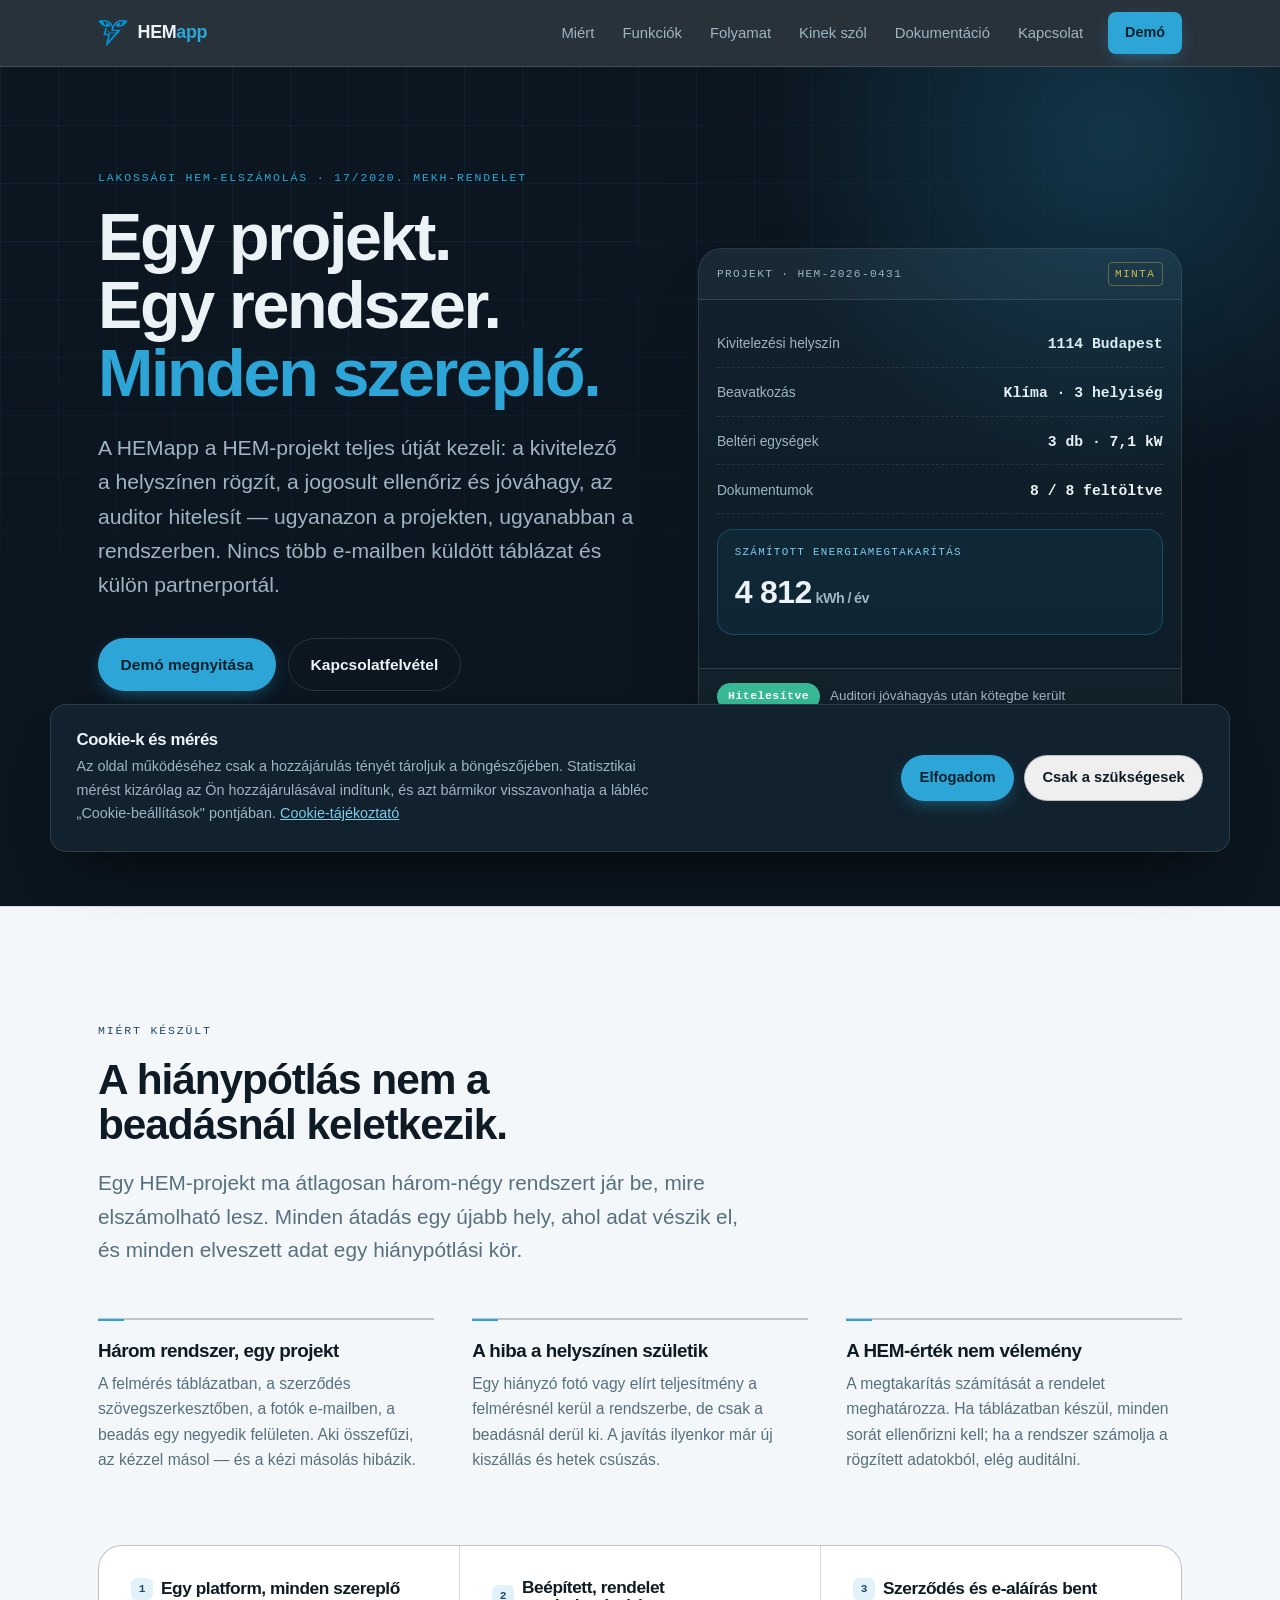
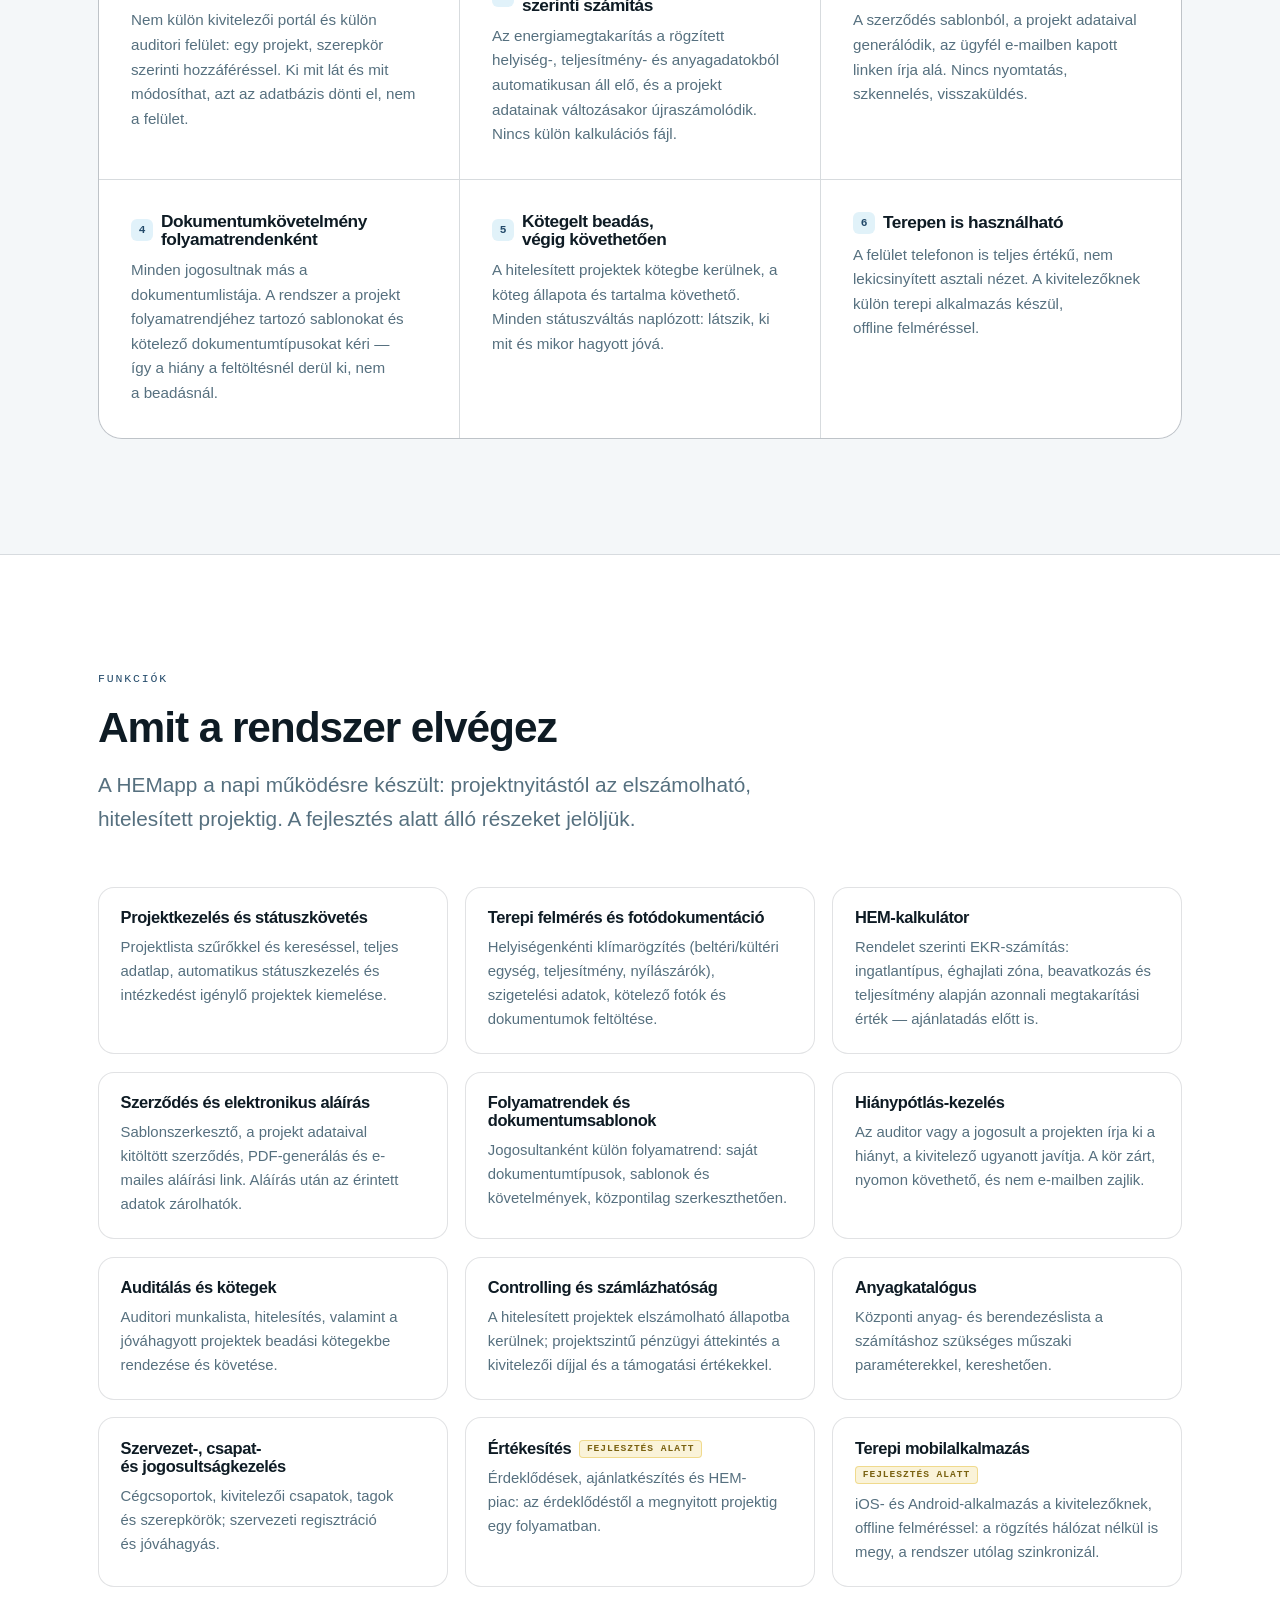
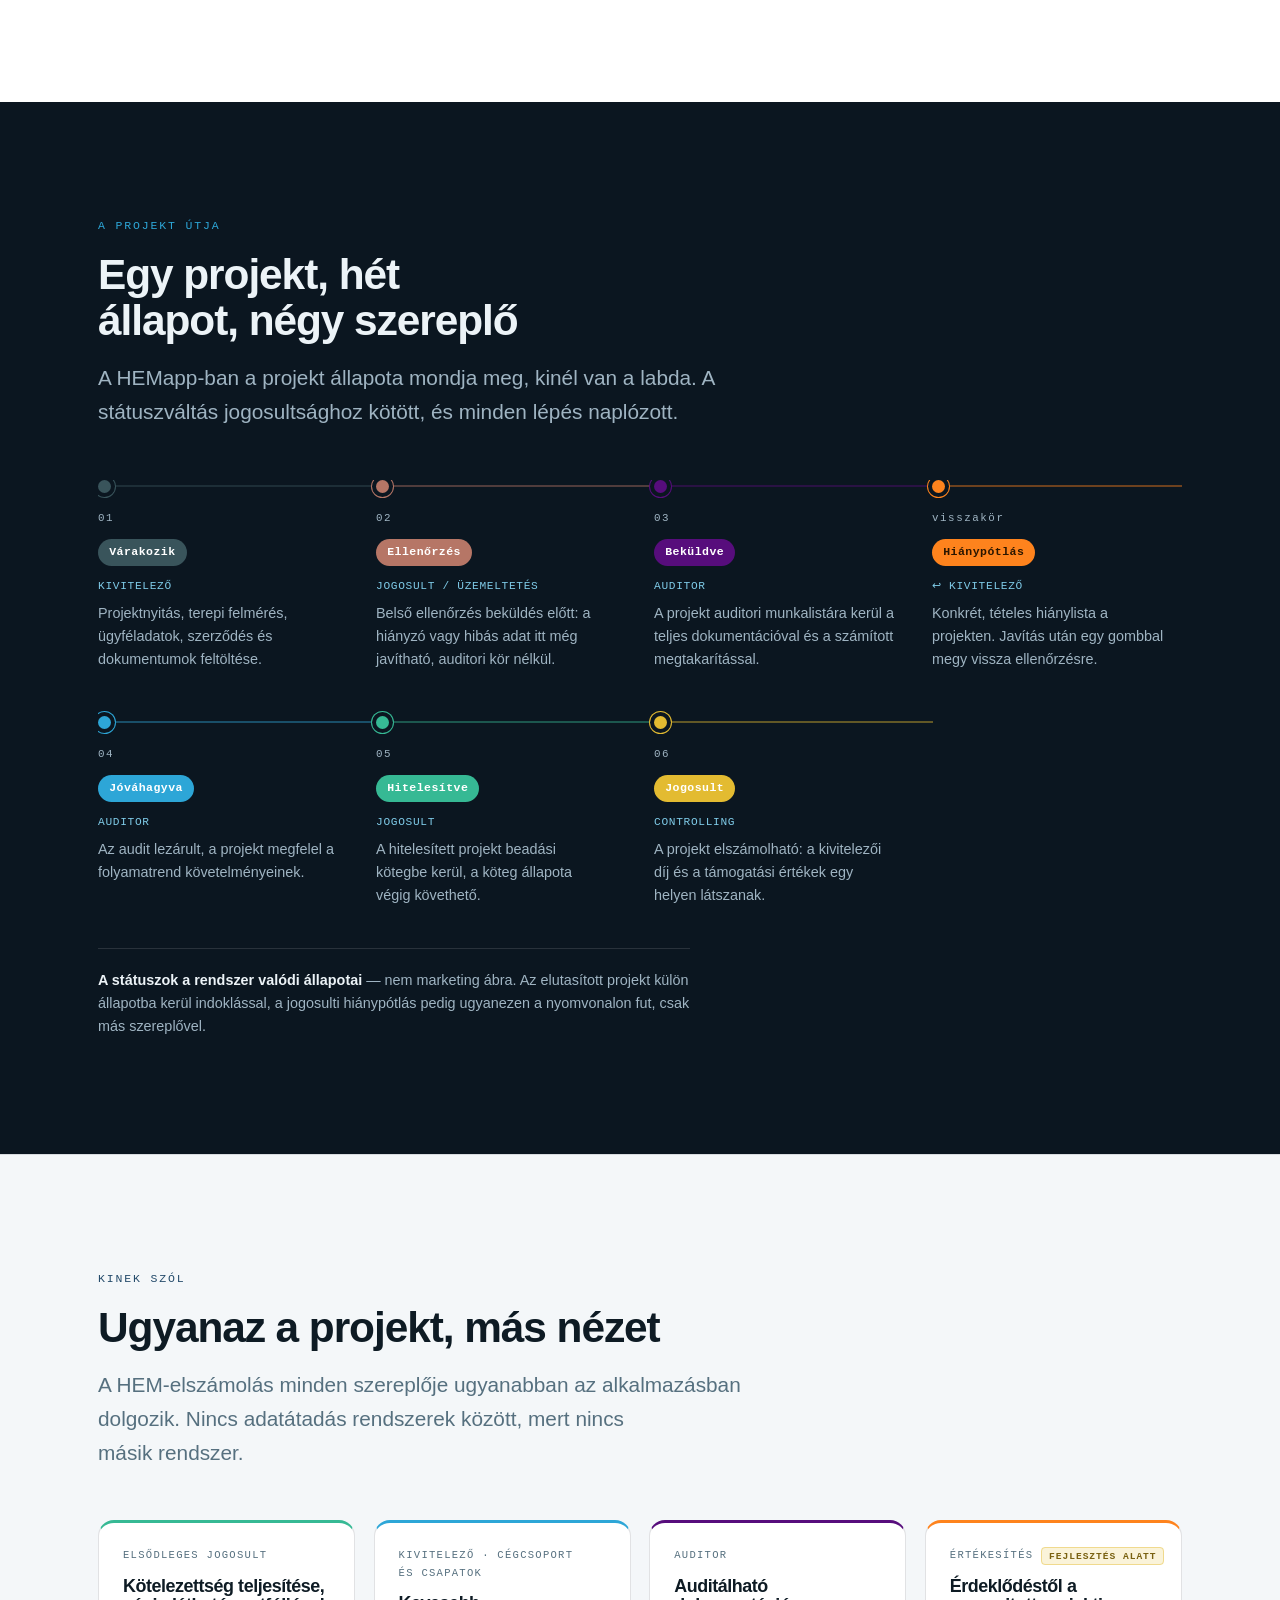
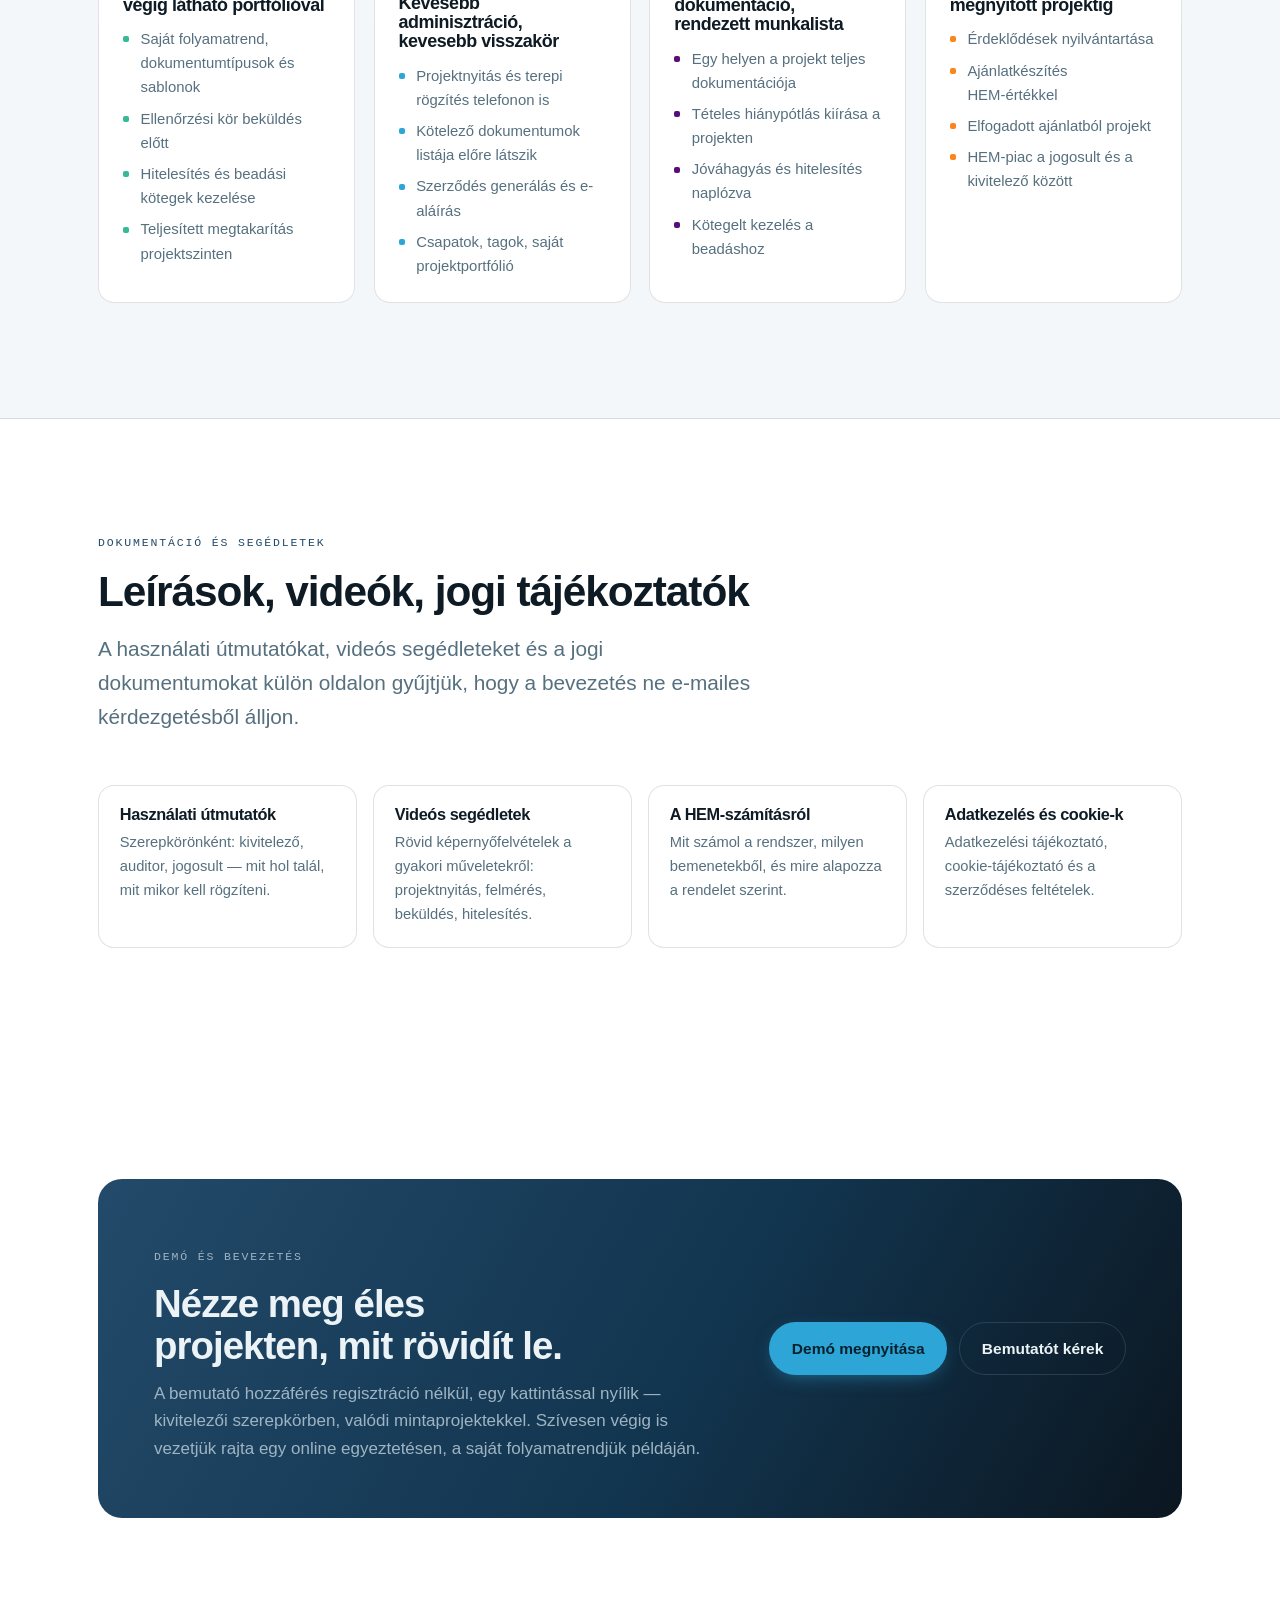
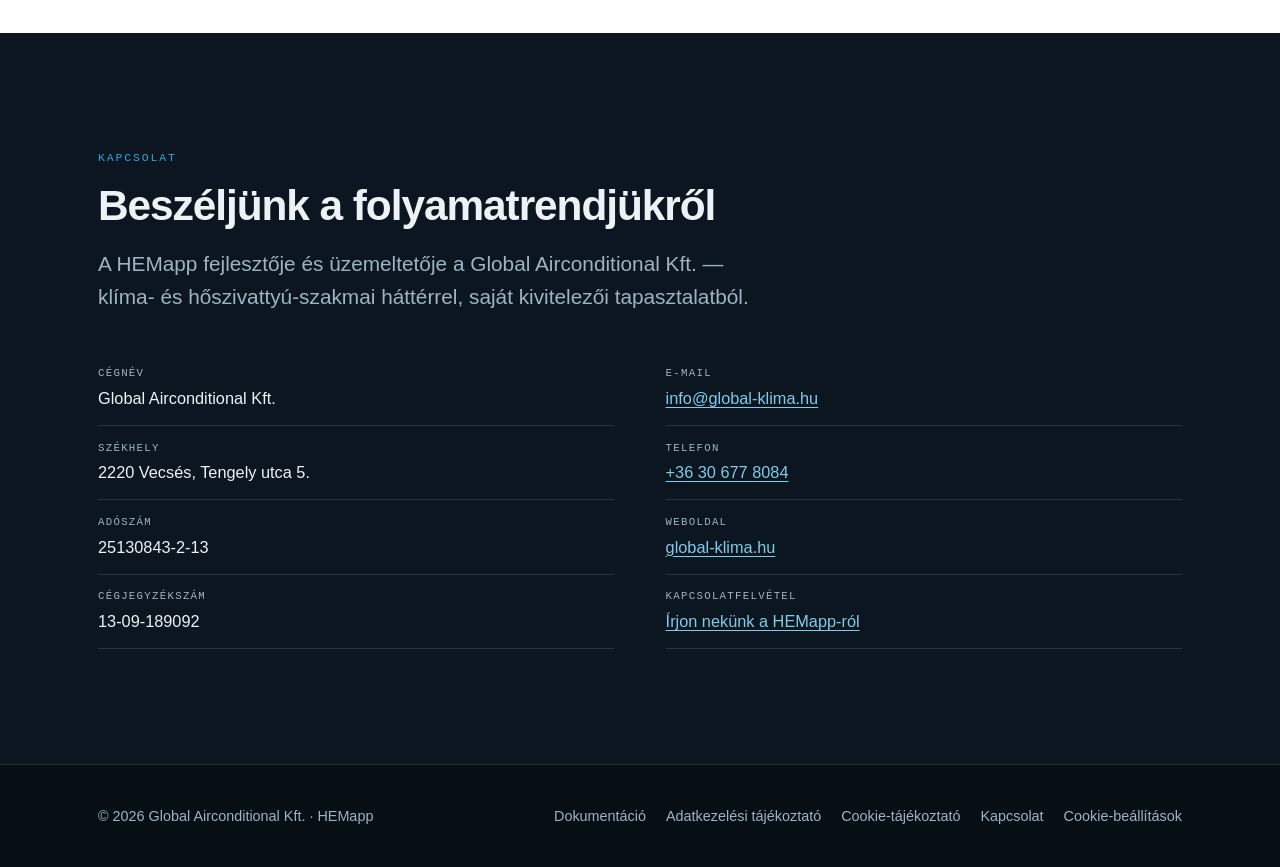
==== index.html @ 2bfc5a88 "HEMapp landing page Statikus, build nélküli marketing oldal a hemapp.hu-ra: egyoldalas landing ancho" ====
<!doctype html>
<html lang="hu">
  <head>
    <meta charset="utf-8" />
    <meta name="viewport" content="width=device-width, initial-scale=1" />
    <title>HEMapp — HEM-projektek egy rendszerben, a felméréstől a hitelesítésig</title>
    <meta
      name="description"
      content="A HEMapp a lakossági energiamegtakarítási (HEM) projektek teljes adminisztrációját egy rendszerbe zárja: kivitelező, elsődleges jogosult és auditor ugyanazon a projekten dolgozik — felmérés, rendelet szerinti HEM-számítás, szerződés e-aláírással, hitelesítés, kötegelt beadás."
    />
    <link rel="canonical" href="https://hemapp.hu/" />
    <meta name="theme-color" content="#0b1620" />
    <meta name="robots" content="index, follow" />

    <!-- Open Graph / social -->
    <meta property="og:type" content="website" />
    <meta property="og:locale" content="hu_HU" />
    <meta property="og:site_name" content="HEMapp" />
    <meta property="og:url" content="https://hemapp.hu/" />
    <meta
      property="og:title"
      content="HEMapp — HEM-projektek egy rendszerben"
    />
    <meta
      property="og:description"
      content="Kivitelező, jogosult és auditor ugyanazon a projekten: felmérés, rendelet szerinti HEM-számítás, szerződés e-aláírással, hitelesítés és kötegelt beadás egy platformon."
    />
    <!-- TODO: replace with a 1200x630 OG image once brand artwork is ready -->
    <meta property="og:image" content="https://hemapp.hu/assets/hemapp-logo.png" />
    <meta name="twitter:card" content="summary" />

    <link rel="icon" href="/assets/hemapp-logo.png" type="image/png" />
    <link rel="apple-touch-icon" href="/assets/hemapp-logo.png" />
    <link rel="stylesheet" href="/style.css" />

    <script type="application/ld+json">
      {
        "@context": "https://schema.org",
        "@type": "SoftwareApplication",
        "name": "HEMapp",
        "applicationCategory": "BusinessApplication",
        "operatingSystem": "Web, iOS, Android",
        "inLanguage": "hu",
        "url": "https://hemapp.hu/",
        "description": "HEM-projektek (lakossági energiamegtakarítás) teljes körű adminisztrációja kivitelezőknek, elsődleges jogosultaknak és auditoroknak: terepi felmérés, rendelet szerinti HEM-számítás, szerződés elektronikus aláírással, hitelesítés és kötegelt MEKH-beadás.",
        "publisher": {
          "@type": "Organization",
          "name": "Global Airconditional Kft.",
          "email": "info@global-klima.hu",
          "telephone": "+36306778084",
          "vatID": "25130843-2-13",
          "address": {
            "@type": "PostalAddress",
            "streetAddress": "Tengely utca 5.",
            "postalCode": "2220",
            "addressLocality": "Vecsés",
            "addressCountry": "HU"
          }
        }
      }
    </script>
  </head>
  <body>
    <a class="skip-link" href="#tartalom">Ugrás a tartalomra</a>

    <header class="topbar">
      <div class="wrap topbar__inner">
        <a class="brand" href="/">
          <img src="/assets/hemapp-logo.png" alt="" width="30" height="30" />
          <span>HEM<i>app</i></span>
        </a>

        <button
          class="nav__toggle"
          type="button"
          aria-expanded="false"
          aria-controls="fonav"
          data-nav-toggle
        >
          Menü
        </button>

        <nav class="nav" id="fonav" aria-label="Fő navigáció">
          <a href="#miert">Miért</a>
          <a href="#funkciok">Funkciók</a>
          <a href="#folyamat">Folyamat</a>
          <a href="#kinek">Kinek szól</a>
          <a href="/docs">Dokumentáció</a>
          <a href="#kapcsolat">Kapcsolat</a>
          <a class="btn btn--primary" href="https://demo.hemapp.hu" rel="noopener">Demó</a>
        </nav>
      </div>
    </header>

    <main id="tartalom">
      <!-- ============ HERO ============ -->
      <section class="hero">
        <div class="wrap hero__inner">
          <div>
            <p class="eyebrow">Lakossági HEM-elszámolás · 17/2020. MEKH-rendelet</p>
            <h1>Egy projekt.<br />Egy rendszer.<br /><em>Minden szereplő.</em></h1>
            <p class="hero__lead">
              A HEMapp a HEM-projekt teljes útját kezeli: a kivitelező a
              helyszínen rögzít, a jogosult ellenőriz és jóváhagy, az auditor
              hitelesít — ugyanazon a projekten, ugyanabban a rendszerben.
              Nincs több e-mailben küldött táblázat és külön partnerportál.
            </p>

            <div class="hero__cta">
              <a class="btn btn--primary" href="https://demo.hemapp.hu" rel="noopener">
                Demó megnyitása
              </a>
              <a class="btn btn--ghost" href="#kapcsolat">Kapcsolatfelvétel</a>
            </div>

            <div class="hero__facts">
              <span><b>6</b> szerepkör, egy felület</span>
              <span><b>Rendelet szerinti</b> HEM-számítás</span>
              <span><b>E-aláírás</b> a rendszerben</span>
            </div>
          </div>

          <!-- The most characteristic artifact of this product: a project sheet. -->
          <div class="sheet" role="group" aria-label="Minta projekt adatlap">
            <div class="sheet__top">
              <span>Projekt · HEM-2026-0431</span>
              <span class="sheet__tag">minta</span>
            </div>
            <dl class="sheet__body">
              <div class="sheet__row">
                <dt>Kivitelezési helyszín</dt>
                <dd>1114 Budapest</dd>
              </div>
              <div class="sheet__row">
                <dt>Beavatkozás</dt>
                <dd>Klíma · 3 helyiség</dd>
              </div>
              <div class="sheet__row">
                <dt>Beltéri egységek</dt>
                <dd>3 db · 7,1 kW</dd>
              </div>
              <div class="sheet__row">
                <dt>Dokumentumok</dt>
                <dd>8 / 8 feltöltve</dd>
              </div>
              <div class="sheet__calc">
                <span>Számított energiamegtakarítás</span>
                <strong>4 812<small>kWh / év</small></strong>
              </div>
            </dl>
            <div class="sheet__foot">
              <span class="pill" style="--st: var(--st-verified)">Hitelesítve</span>
              <span>Auditori jóváhagyás után kötegbe került</span>
            </div>
          </div>
        </div>
      </section>

      <!-- ============ WHY ============ -->
      <section class="section section--paper" id="miert">
        <div class="wrap">
          <div class="section-head">
            <p class="eyebrow">Miért készült</p>
            <h2 class="h2">A hiánypótlás nem a beadásnál keletkezik.</h2>
            <p class="lead">
              Egy HEM-projekt ma átlagosan három-négy rendszert jár be, mire
              elszámolható lesz. Minden átadás egy újabb hely, ahol adat
              vészik el, és minden elveszett adat egy hiánypótlási kör.
            </p>
          </div>

          <div class="problems">
            <div class="problem">
              <h3>Három rendszer, egy projekt</h3>
              <p>
                A felmérés táblázatban, a szerződés szövegszerkesztőben, a
                fotók e-mailben, a beadás egy negyedik felületen. Aki
                összefűzi, az kézzel másol — és a kézi másolás hibázik.
              </p>
            </div>
            <div class="problem">
              <h3>A hiba a helyszínen születik</h3>
              <p>
                Egy hiányzó fotó vagy elírt teljesítmény a felmérésnél kerül a
                rendszerbe, de csak a beadásnál derül ki. A javítás ilyenkor
                már új kiszállás és hetek csúszás.
              </p>
            </div>
            <div class="problem">
              <h3>A HEM-érték nem vélemény</h3>
              <p>
                A megtakarítás számítását a rendelet meghatározza. Ha
                táblázatban készül, minden sorát ellenőrizni kell; ha a
                rendszer számolja a rögzített adatokból, elég auditálni.
              </p>
            </div>
          </div>

          <div class="diff">
            <div class="diff__item">
              <h3><span class="mark" aria-hidden="true">1</span>Egy platform, minden szereplő</h3>
              <p>
                Nem külön kivitelezői portál és külön auditori felület: egy
                projekt, szerepkör szerinti hozzáféréssel. Ki mit lát és mit
                módosíthat, azt az adatbázis dönti el, nem a felület.
              </p>
            </div>
            <div class="diff__item">
              <h3><span class="mark" aria-hidden="true">2</span>Beépített, rendelet szerinti számítás</h3>
              <p>
                Az energiamegtakarítás a rögzített helyiség-, teljesítmény- és
                anyagadatokból automatikusan áll elő, és a projekt adatainak
                változásakor újraszámolódik. Nincs külön kalkulációs fájl.
              </p>
            </div>
            <div class="diff__item">
              <h3><span class="mark" aria-hidden="true">3</span>Szerződés és e-aláírás bent</h3>
              <p>
                A szerződés sablonból, a projekt adataival generálódik, az
                ügyfél e-mailben kapott linken írja alá. Nincs nyomtatás,
                szkennelés, visszaküldés.
              </p>
            </div>
            <div class="diff__item">
              <h3><span class="mark" aria-hidden="true">4</span>Dokumentumkövetelmény folyamatrendenként</h3>
              <p>
                Minden jogosultnak más a dokumentumlistája. A rendszer a
                projekt folyamatrendjéhez tartozó sablonokat és kötelező
                dokumentumtípusokat kéri — így a hiány a feltöltésnél derül
                ki, nem a beadásnál.
              </p>
            </div>
            <div class="diff__item">
              <h3><span class="mark" aria-hidden="true">5</span>Kötegelt beadás, végig követhetően</h3>
              <p>
                A hitelesített projektek kötegbe kerülnek, a köteg állapota
                és tartalma követhető. Minden státuszváltás naplózott: látszik,
                ki mit és mikor hagyott jóvá.
              </p>
            </div>
            <div class="diff__item">
              <h3><span class="mark" aria-hidden="true">6</span>Terepen is használható</h3>
              <p>
                A felület telefonon is teljes értékű, nem lekicsinyített
                asztali nézet. A kivitelezőknek külön terepi alkalmazás
                készül, offline felméréssel.
              </p>
            </div>
          </div>
        </div>
      </section>

      <!-- ============ FEATURES ============ -->
      <section class="section" id="funkciok">
        <div class="wrap">
          <div class="section-head">
            <p class="eyebrow">Funkciók</p>
            <h2 class="h2">Amit a rendszer elvégez</h2>
            <p class="lead">
              A HEMapp a napi működésre készült: projektnyitástól az
              elszámolható, hitelesített projektig. A fejlesztés alatt álló
              részeket jelöljük.
            </p>
          </div>

          <div class="features">
            <article class="feature">
              <h3>Projektkezelés és státuszkövetés</h3>
              <p>
                Projektlista szűrőkkel és kereséssel, teljes adatlap,
                automatikus státuszkezelés és intézkedést igénylő projektek
                kiemelése.
              </p>
            </article>
            <article class="feature">
              <h3>Terepi felmérés és fotódokumentáció</h3>
              <p>
                Helyiségenkénti klímarögzítés (beltéri/kültéri egység,
                teljesítmény, nyílászárók), szigetelési adatok, kötelező
                fotók és dokumentumok feltöltése.
              </p>
            </article>
            <article class="feature">
              <h3>HEM-kalkulátor</h3>
              <p>
                Rendelet szerinti EKR-számítás: ingatlantípus, éghajlati zóna,
                beavatkozás és teljesítmény alapján azonnali megtakarítási
                érték — ajánlatadás előtt is.
              </p>
            </article>
            <article class="feature">
              <h3>Szerződés és elektronikus aláírás</h3>
              <p>
                Sablonszerkesztő, a projekt adataival kitöltött szerződés,
                PDF-generálás és e-mailes aláírási link. Aláírás után az
                érintett adatok zárolhatók.
              </p>
            </article>
            <article class="feature">
              <h3>Folyamatrendek és dokumentumsablonok</h3>
              <p>
                Jogosultanként külön folyamatrend: saját dokumentumtípusok,
                sablonok és követelmények, központilag szerkeszthetően.
              </p>
            </article>
            <article class="feature">
              <h3>Hiánypótlás-kezelés</h3>
              <p>
                Az auditor vagy a jogosult a projekten írja ki a hiányt, a
                kivitelező ugyanott javítja. A kör zárt, nyomon követhető, és
                nem e-mailben zajlik.
              </p>
            </article>
            <article class="feature">
              <h3>Auditálás és kötegek</h3>
              <p>
                Auditori munkalista, hitelesítés, valamint a jóváhagyott
                projektek beadási kötegekbe rendezése és követése.
              </p>
            </article>
            <article class="feature">
              <h3>Controlling és számlázhatóság</h3>
              <p>
                A hitelesített projektek elszámolható állapotba kerülnek;
                projektszintű pénzügyi áttekintés a kivitelezői díjjal és a
                támogatási értékekkel.
              </p>
            </article>
            <article class="feature">
              <h3>Anyagkatalógus</h3>
              <p>
                Központi anyag- és berendezéslista a számításhoz szükséges
                műszaki paraméterekkel, kereshetően.
              </p>
            </article>
            <article class="feature">
              <h3>Szervezet-, csapat- és jogosultságkezelés</h3>
              <p>
                Cégcsoportok, kivitelezői csapatok, tagok és szerepkörök;
                szervezeti regisztráció és jóváhagyás.
              </p>
            </article>
            <article class="feature">
              <h3>
                Értékesítés
                <span class="tag tag--soon">Fejlesztés alatt</span>
              </h3>
              <p>
                Érdeklődések, ajánlatkészítés és HEM-piac: az érdeklődéstől a
                megnyitott projektig egy folyamatban.
              </p>
            </article>
            <article class="feature">
              <h3>
                Terepi mobilalkalmazás
                <span class="tag tag--soon">Fejlesztés alatt</span>
              </h3>
              <p>
                iOS- és Android-alkalmazás a kivitelezőknek, offline
                felméréssel: a rögzítés hálózat nélkül is megy, a rendszer
                utólag szinkronizál.
              </p>
            </article>
          </div>
        </div>
      </section>

      <!-- ============ SIGNATURE: lifecycle track ============ -->
      <section class="section section--ink" id="folyamat">
        <div class="wrap">
          <div class="section-head">
            <p class="eyebrow">A projekt útja</p>
            <h2 class="h2">Egy projekt, hét állapot, négy szereplő</h2>
            <p class="lead">
              A HEMapp-ban a projekt állapota mondja meg, kinél van a labda. A
              státuszváltás jogosultsághoz kötött, és minden lépés naplózott.
            </p>
          </div>

          <div class="track" tabindex="0" role="group" aria-label="Projekt életciklus">
            <div class="step" style="--st: var(--st-wait)">
              <span class="step__dot" aria-hidden="true"></span>
              <span class="step__idx">01</span>
              <span class="pill" style="--st: var(--st-wait)">Várakozik</span>
              <span class="step__who">Kivitelező</span>
              <p>
                Projektnyitás, terepi felmérés, ügyféladatok, szerződés és
                dokumentumok feltöltése.
              </p>
            </div>

            <div class="step" style="--st: var(--st-check)">
              <span class="step__dot" aria-hidden="true"></span>
              <span class="step__idx">02</span>
              <span class="pill" style="--st: var(--st-check)">Ellenőrzés</span>
              <span class="step__who">Jogosult / üzemeltetés</span>
              <p>
                Belső ellenőrzés beküldés előtt: a hiányzó vagy hibás adat itt
                még javítható, auditori kör nélkül.
              </p>
            </div>

            <div class="step" style="--st: var(--st-sent)">
              <span class="step__dot" aria-hidden="true"></span>
              <span class="step__idx">03</span>
              <span class="pill" style="--st: var(--st-sent)">Beküldve</span>
              <span class="step__who">Auditor</span>
              <p>
                A projekt auditori munkalistára kerül a teljes
                dokumentációval és a számított megtakarítással.
              </p>
            </div>

            <div class="step step--branch" style="--st: var(--st-issue)">
              <span class="step__dot" aria-hidden="true"></span>
              <span class="step__idx">visszakör</span>
              <span class="pill" style="--st: var(--st-issue)">Hiánypótlás</span>
              <span class="step__who">Kivitelező</span>
              <p>
                Konkrét, tételes hiánylista a projekten. Javítás után egy
                gombbal megy vissza ellenőrzésre.
              </p>
            </div>

            <div class="step" style="--st: var(--st-approved)">
              <span class="step__dot" aria-hidden="true"></span>
              <span class="step__idx">04</span>
              <span class="pill" style="--st: var(--st-approved)">Jóváhagyva</span>
              <span class="step__who">Auditor</span>
              <p>
                Az audit lezárult, a projekt megfelel a folyamatrend
                követelményeinek.
              </p>
            </div>

            <div class="step" style="--st: var(--st-verified)">
              <span class="step__dot" aria-hidden="true"></span>
              <span class="step__idx">05</span>
              <span class="pill" style="--st: var(--st-verified)">Hitelesítve</span>
              <span class="step__who">Jogosult</span>
              <p>
                A hitelesített projekt beadási kötegbe kerül, a köteg
                állapota végig követhető.
              </p>
            </div>

            <div class="step" style="--st: var(--st-billable)">
              <span class="step__dot" aria-hidden="true"></span>
              <span class="step__idx">06</span>
              <span class="pill" style="--st: var(--st-billable)">Jogosult</span>
              <span class="step__who">Controlling</span>
              <p>
                A projekt elszámolható: a kivitelezői díj és a támogatási
                értékek egy helyen látszanak.
              </p>
            </div>
          </div>

          <p class="track__note">
            <b>A státuszok a rendszer valódi állapotai</b> — nem marketing
            ábra. Az elutasított projekt külön állapotba kerül indoklással, a
            jogosulti hiánypótlás pedig ugyanezen a nyomvonalon fut, csak más
            szereplővel.
          </p>
        </div>
      </section>

      <!-- ============ AUDIENCE ============ -->
      <section class="section section--paper" id="kinek">
        <div class="wrap">
          <div class="section-head">
            <p class="eyebrow">Kinek szól</p>
            <h2 class="h2">Ugyanaz a projekt, más nézet</h2>
            <p class="lead">
              A HEM-elszámolás minden szereplője ugyanabban az
              alkalmazásban dolgozik. Nincs adatátadás rendszerek között, mert
              nincs másik rendszer.
            </p>
          </div>

          <div class="roles">
            <article class="role" style="--st: var(--st-verified)">
              <p class="role__role">Elsődleges jogosult</p>
              <h3>Kötelezettség teljesítése, végig látható portfólióval</h3>
              <ul>
                <li>Saját folyamatrend, dokumentumtípusok és sablonok</li>
                <li>Ellenőrzési kör beküldés előtt</li>
                <li>Hitelesítés és beadási kötegek kezelése</li>
                <li>Teljesített megtakarítás projektszinten</li>
              </ul>
            </article>

            <article class="role" style="--st: var(--st-approved)">
              <p class="role__role">Kivitelező · cégcsoport és csapatok</p>
              <h3>Kevesebb adminisztráció, kevesebb visszakör</h3>
              <ul>
                <li>Projektnyitás és terepi rögzítés telefonon is</li>
                <li>Kötelező dokumentumok listája előre látszik</li>
                <li>Szerződés generálás és e-aláírás</li>
                <li>Csapatok, tagok, saját projektportfólió</li>
              </ul>
            </article>

            <article class="role" style="--st: var(--st-sent)">
              <p class="role__role">Auditor</p>
              <h3>Auditálható dokumentáció, rendezett munkalista</h3>
              <ul>
                <li>Egy helyen a projekt teljes dokumentációja</li>
                <li>Tételes hiánypótlás kiírása a projekten</li>
                <li>Jóváhagyás és hitelesítés naplózva</li>
                <li>Kötegelt kezelés a beadáshoz</li>
              </ul>
            </article>

            <article class="role" style="--st: var(--st-issue)">
              <p class="role__role">Értékesítés<span class="tag tag--soon" style="margin-left:.5rem">Fejlesztés alatt</span></p>
              <h3>Érdeklődéstől a megnyitott projektig</h3>
              <ul>
                <li>Érdeklődések nyilvántartása</li>
                <li>Ajánlatkészítés HEM-értékkel</li>
                <li>Elfogadott ajánlatból projekt</li>
                <li>HEM-piac a jogosult és a kivitelező között</li>
              </ul>
            </article>
          </div>
        </div>
      </section>

      <!-- ============ DOCS TEASER ============ -->
      <section class="section" id="dokumentacio">
        <div class="wrap">
          <div class="section-head">
            <p class="eyebrow">Dokumentáció és segédletek</p>
            <h2 class="h2">Leírások, videók, jogi tájékoztatók</h2>
            <p class="lead">
              A használati útmutatókat, videós segédleteket és a jogi
              dokumentumokat külön oldalon gyűjtjük, hogy a bevezetés ne
              e-mailes kérdezgetésből álljon.
            </p>
          </div>

          <div class="docs-grid">
            <a class="doc-card" href="/docs#kezikonyvek">
              <h3>Használati útmutatók</h3>
              <p>
                Szerepkörönként: kivitelező, auditor, jogosult — mit hol
                talál, mit mikor kell rögzíteni.
              </p>
            </a>
            <a class="doc-card" href="/docs#videok">
              <h3>Videós segédletek</h3>
              <p>
                Rövid képernyőfelvételek a gyakori műveletekről:
                projektnyitás, felmérés, beküldés, hitelesítés.
              </p>
            </a>
            <a class="doc-card" href="/docs#hem-szamitas">
              <h3>A HEM-számításról</h3>
              <p>
                Mit számol a rendszer, milyen bemenetekből, és mire alapozza a
                rendelet szerint.
              </p>
            </a>
            <a class="doc-card" href="/docs#adatkezeles">
              <h3>Adatkezelés és cookie-k</h3>
              <p>
                Adatkezelési tájékoztató, cookie-tájékoztató és a
                szerződéses feltételek.
              </p>
            </a>
          </div>
        </div>
      </section>

      <!-- ============ CTA ============ -->
      <section class="section" id="demo">
        <div class="wrap">
          <div class="cta on-dark">
            <div>
              <p class="eyebrow">Demó és bevezetés</p>
              <h2>Nézze meg éles projekten, mit rövidít le.</h2>
              <p>
                A bemutató hozzáférés regisztráció nélkül, egy kattintással
                nyílik — kivitelezői szerepkörben, valódi mintaprojektekkel.
                Szívesen végig is vezetjük rajta egy online egyeztetésen, a
                saját folyamatrendjük példáján.
              </p>
            </div>
            <div class="cta__actions">
              <a class="btn btn--primary" href="https://demo.hemapp.hu" rel="noopener">
                Demó megnyitása
              </a>
              <a
                class="btn btn--ghost"
                href="mailto:info@global-klima.hu?subject=HEMapp%20bemutat%C3%B3%20k%C3%A9r%C3%A9s"
              >
                Bemutatót kérek
              </a>
            </div>
          </div>
        </div>
      </section>

      <!-- ============ CONTACT ============ -->
      <section class="section section--ink" id="kapcsolat">
        <div class="wrap">
          <div class="section-head">
            <p class="eyebrow">Kapcsolat</p>
            <h2 class="h2">Beszéljünk a folyamatrendjükről</h2>
            <p class="lead">
              A HEMapp fejlesztője és üzemeltetője a Global Airconditional
              Kft. — klíma- és hőszivattyú-szakmai háttérrel, saját
              kivitelezői tapasztalatból.
            </p>
          </div>

          <div class="contact">
            <dl>
              <div>
                <dt>Cégnév</dt>
                <dd>Global Airconditional Kft.</dd>
              </div>
              <div>
                <dt>Székhely</dt>
                <dd>2220 Vecsés, Tengely utca 5.</dd>
              </div>
              <div>
                <dt>Adószám</dt>
                <dd>25130843-2-13</dd>
              </div>
              <div>
                <dt>Cégjegyzékszám</dt>
                <dd>13-09-189092</dd>
              </div>
            </dl>

            <dl>
              <div>
                <dt>E-mail</dt>
                <dd><a href="mailto:info@global-klima.hu">info@global-klima.hu</a></dd>
              </div>
              <div>
                <dt>Telefon</dt>
                <dd><a href="tel:+36306778084">+36 30 677 8084</a></dd>
              </div>
              <div>
                <dt>Weboldal</dt>
                <dd>
                  <a href="https://www.global-klima.hu" rel="noopener">
                    global-klima.hu
                  </a>
                </dd>
              </div>
              <div>
                <dt>Kapcsolatfelvétel</dt>
                <dd>
                  <a
                    href="mailto:info@global-klima.hu?subject=HEMapp%20%C3%A9rdekl%C5%91d%C3%A9s"
                  >
                    Írjon nekünk a HEMapp-ról
                  </a>
                </dd>
              </div>
            </dl>
          </div>
        </div>
      </section>
    </main>

    <footer class="footer">
      <div class="wrap footer__inner">
        <p>© 2026 Global Airconditional Kft. · HEMapp</p>
        <nav aria-label="Lábléc navigáció">
          <a href="/docs">Dokumentáció</a>
          <a href="/docs#adatkezeles">Adatkezelési tájékoztató</a>
          <a href="/docs#cookie">Cookie-tájékoztató</a>
          <a href="#kapcsolat">Kapcsolat</a>
          <button type="button" data-cookie-reopen>Cookie-beállítások</button>
        </nav>
      </div>
    </footer>

    <!-- GDPR consent: nothing beyond the consent record itself is stored
         before an explicit choice, and analytics only loads on "accept". -->
    <div
      class="cookie"
      id="cookie-banner"
      role="dialog"
      aria-modal="false"
      aria-labelledby="cookie-title"
      aria-describedby="cookie-desc"
    >
      <div class="cookie__box">
        <div>
          <h2 id="cookie-title">Cookie-k és mérés</h2>
          <p id="cookie-desc">
            Az oldal működéséhez csak a hozzájárulás tényét tároljuk a
            böngészőjében. Statisztikai mérést kizárólag az Ön
            hozzájárulásával indítunk, és azt bármikor visszavonhatja a lábléc
            „Cookie-beállítások" pontjában.
            <a href="/docs#cookie">Cookie-tájékoztató</a>
          </p>
        </div>
        <div class="cookie__actions">
          <button class="btn btn--primary" type="button" data-consent="granted">
            Elfogadom
          </button>
          <button class="btn btn--ghost" type="button" data-consent="denied">
            Csak a szükségesek
          </button>
        </div>
      </div>
    </div>

    <script src="/site.js" defer></script>
  </body>
</html>
---- style.css ----
/* HEMapp landing — static, no build step. Tokens mirror packages/ui/tokens.js. */

:root {
  /* Brand, derived from packages/ui/tokens.js */
  --signal: #2da6d7;
  --signal-soft: #7fcbe8;
  --deep: #234a6a;
  --gold: #e3bb31;
  --ink: #0b1620;
  --ink-2: #11212d;
  --ink-3: #17303f;
  --paper: #f4f7f9;
  --white: #fff;

  --fg: #0e1b24;
  --fg-muted: #56707f;
  --fg-dark: #ecf3f7;
  --fg-dark-muted: #9fb4c2;

  --line: rgba(11, 22, 32, 0.12);
  --line-strong: rgba(11, 22, 32, 0.22);
  --line-dark: rgba(255, 255, 255, 0.12);

  /* Real project status colors from the app (status-1..6) */
  --st-wait: #39545b;
  --st-check: #b67666;
  --st-sent: #570d7c;
  --st-issue: #fe831d;
  --st-approved: #2da6d7;
  --st-verified: #36b994;
  --st-billable: #e3bb31;

  --r-sm: 8px;
  --r-md: 16px;
  --r-lg: 24px;

  --sans: -apple-system, BlinkMacSystemFont, "Segoe UI", Roboto,
    "Helvetica Neue", Arial, sans-serif;
  --mono: ui-monospace, "SF Mono", SFMono-Regular, Menlo, Consolas, monospace;

  --pad: clamp(1.25rem, 4vw, 3rem);
  --section-y: clamp(4rem, 9vw, 7.5rem);
}

*,
*::before,
*::after {
  box-sizing: border-box;
}

html {
  scroll-behavior: smooth;
  /* offset for the sticky topbar when jumping to an anchor */
  scroll-padding-top: 82px;
  -webkit-text-size-adjust: 100%;
}

body {
  margin: 0;
  font-family: var(--sans);
  font-size: clamp(1rem, 0.35vw + 0.95rem, 1.0625rem);
  line-height: 1.62;
  color: var(--fg);
  background: var(--white);
  -webkit-font-smoothing: antialiased;
}

img {
  max-width: 100%;
  height: auto;
  display: block;
}

a {
  color: inherit;
}

h1,
h2,
h3,
h4 {
  margin: 0;
  letter-spacing: -0.025em;
  line-height: 1.08;
  font-weight: 800;
  text-wrap: balance;
}

p {
  margin: 0;
  text-wrap: pretty;
}

ul {
  margin: 0;
  padding: 0;
  list-style: none;
}

:focus-visible {
  outline: 2px solid var(--signal);
  outline-offset: 3px;
  border-radius: 4px;
}

/* ---------- layout primitives ---------- */

.wrap {
  width: 100%;
  max-width: 1180px;
  margin-inline: auto;
  padding-inline: var(--pad);
}

.section {
  padding-block: var(--section-y);
}

.section--paper {
  background: var(--paper);
  border-block: 1px solid var(--line);
}

.section--ink {
  background: var(--ink);
  color: var(--fg-dark);
}

.eyebrow {
  font-family: var(--mono);
  font-size: 0.72rem;
  font-weight: 500;
  letter-spacing: 0.16em;
  text-transform: uppercase;
  color: var(--deep);
  margin: 0 0 1rem;
}

.section--ink .eyebrow,
.hero .eyebrow {
  color: var(--signal);
}

.h2 {
  font-size: clamp(1.75rem, 3.4vw, 2.65rem);
}

.lead {
  font-size: clamp(1.05rem, 0.6vw + 0.95rem, 1.3rem);
  color: var(--fg-muted);
  max-width: 62ch;
  margin-top: 1.1rem;
}

.section--ink .lead {
  color: var(--fg-dark-muted);
}

.section-head {
  max-width: 70ch;
  margin-bottom: clamp(2.25rem, 4vw, 3.5rem);
}

/* ---------- buttons ---------- */

.btn {
  display: inline-flex;
  align-items: center;
  gap: 0.5rem;
  padding: 0.8rem 1.35rem;
  border-radius: 999px;
  border: 1px solid transparent;
  font: inherit;
  font-weight: 650;
  font-size: 0.97rem;
  text-decoration: none;
  cursor: pointer;
  transition: transform 0.15s ease, background-color 0.15s ease,
    border-color 0.15s ease, box-shadow 0.15s ease;
}

.btn:hover {
  transform: translateY(-1px);
}

.btn--primary {
  background: var(--signal);
  color: #04212e;
  box-shadow: 0 6px 20px -8px rgba(45, 166, 215, 0.7);
}

.btn--primary:hover {
  background: #4fb7e2;
}

.btn--ghost {
  border-color: var(--line-strong);
  color: var(--fg);
}

.btn--ghost:hover {
  border-color: var(--deep);
  background: rgba(35, 74, 106, 0.06);
}

.on-dark .btn--ghost,
.section--ink .btn--ghost,
.hero .btn--ghost {
  border-color: var(--line-dark);
  color: var(--fg-dark);
}

.on-dark .btn--ghost:hover,
.section--ink .btn--ghost:hover,
.hero .btn--ghost:hover {
  border-color: var(--signal);
  background: rgba(45, 166, 215, 0.12);
}

.btn--soon {
  position: relative;
}

.btn--soon::after {
  content: "hamarosan";
  font-family: var(--mono);
  font-size: 0.62rem;
  letter-spacing: 0.1em;
  text-transform: uppercase;
  padding: 0.15rem 0.4rem;
  border-radius: 4px;
  background: rgba(4, 33, 46, 0.16);
}

/* ---------- topbar ---------- */

.topbar {
  position: sticky;
  top: 0;
  z-index: 50;
  background: rgba(11, 22, 32, 0.88);
  backdrop-filter: blur(12px);
  border-bottom: 1px solid var(--line-dark);
  color: var(--fg-dark);
}

.topbar__inner {
  display: flex;
  align-items: center;
  gap: 1rem;
  min-height: 66px;
}

.brand {
  display: inline-flex;
  align-items: center;
  gap: 0.6rem;
  text-decoration: none;
  font-weight: 800;
  letter-spacing: -0.02em;
  font-size: 1.12rem;
  margin-right: auto;
}

.brand img {
  width: 30px;
  height: 30px;
}

.brand span i {
  font-style: normal;
  color: var(--signal);
}

.nav {
  display: flex;
  align-items: center;
  gap: 0.35rem;
}

.nav a {
  padding: 0.5rem 0.7rem;
  border-radius: var(--r-sm);
  text-decoration: none;
  font-size: 0.93rem;
  color: var(--fg-dark-muted);
  white-space: nowrap;
}

.nav a:hover {
  color: var(--fg-dark);
  background: rgba(255, 255, 255, 0.07);
}

.nav .btn {
  margin-left: 0.5rem;
  padding: 0.55rem 1rem;
  font-size: 0.9rem;
  color: #04212e;
}

.nav .btn:hover {
  color: #04212e;
  background: #4fb7e2;
}

.nav__toggle {
  display: none;
  background: none;
  border: 1px solid var(--line-dark);
  color: var(--fg-dark);
  border-radius: var(--r-sm);
  padding: 0.45rem 0.7rem;
  font: inherit;
  font-size: 0.9rem;
  cursor: pointer;
}

@media (max-width: 900px) {
  .nav__toggle {
    display: inline-block;
  }

  .nav {
    display: none;
    position: absolute;
    top: 100%;
    left: 0;
    right: 0;
    flex-direction: column;
    align-items: stretch;
    gap: 0.15rem;
    padding: 0.75rem var(--pad) 1.25rem;
    background: var(--ink);
    border-bottom: 1px solid var(--line-dark);
  }

  .nav[data-open="true"] {
    display: flex;
  }

  .nav a {
    padding: 0.7rem 0.5rem;
    font-size: 1rem;
  }

  .nav .btn {
    margin: 0.5rem 0 0;
    justify-content: center;
  }
}

/* ---------- hero ---------- */

.hero {
  position: relative;
  background: var(--ink);
  color: var(--fg-dark);
  overflow: hidden;
  padding-block: clamp(3.5rem, 8vw, 6.5rem) clamp(4rem, 8vw, 7rem);
}

/* engineering grid + one soft glow, drawn in CSS (no image payload) */
.hero::before {
  content: "";
  position: absolute;
  inset: 0;
  background-image: linear-gradient(
      rgba(45, 166, 215, 0.07) 1px,
      transparent 1px
    ),
    linear-gradient(90deg, rgba(45, 166, 215, 0.07) 1px, transparent 1px);
  background-size: 58px 58px;
  mask-image: radial-gradient(120% 90% at 15% 10%, #000 25%, transparent 75%);
}

.hero::after {
  content: "";
  position: absolute;
  width: 780px;
  height: 780px;
  right: -220px;
  top: -320px;
  border-radius: 50%;
  background: radial-gradient(
    circle,
    rgba(45, 166, 215, 0.22),
    transparent 62%
  );
  pointer-events: none;
}

.hero__inner {
  position: relative;
  display: grid;
  grid-template-columns: minmax(0, 1.05fr) minmax(0, 0.95fr);
  gap: clamp(2rem, 5vw, 4.5rem);
  align-items: center;
}

@media (max-width: 940px) {
  .hero__inner {
    grid-template-columns: 1fr;
  }
}

.hero h1 {
  font-size: clamp(2.35rem, 5.6vw, 4.15rem);
  line-height: 1.02;
  letter-spacing: -0.035em;
}

.hero h1 em {
  font-style: normal;
  color: var(--signal);
}

.hero__lead {
  margin-top: 1.5rem;
  font-size: clamp(1.05rem, 0.7vw + 0.95rem, 1.32rem);
  color: var(--fg-dark-muted);
  max-width: 54ch;
}

.hero__cta {
  display: flex;
  flex-wrap: wrap;
  gap: 0.75rem;
  margin-top: 2.25rem;
}

.hero__facts {
  display: flex;
  flex-wrap: wrap;
  gap: 0.5rem 1.5rem;
  margin-top: 2.5rem;
  padding-top: 1.5rem;
  border-top: 1px solid var(--line-dark);
  font-family: var(--mono);
  font-size: 0.76rem;
  letter-spacing: 0.06em;
  text-transform: uppercase;
  color: var(--fg-dark-muted);
}

.hero__facts b {
  color: var(--signal-soft);
  font-weight: 600;
}

/* ---------- hero artifact: sample project sheet ---------- */

.sheet {
  background: linear-gradient(180deg, var(--ink-2), #0d1c26);
  border: 1px solid var(--line-dark);
  border-radius: var(--r-lg);
  box-shadow: 0 40px 80px -50px rgba(0, 0, 0, 0.9);
  overflow: hidden;
  font-size: 0.92rem;
}

.sheet__top {
  display: flex;
  align-items: center;
  justify-content: space-between;
  gap: 1rem;
  padding: 0.85rem 1.15rem;
  background: rgba(255, 255, 255, 0.03);
  border-bottom: 1px solid var(--line-dark);
  font-family: var(--mono);
  font-size: 0.7rem;
  letter-spacing: 0.12em;
  text-transform: uppercase;
  color: var(--fg-dark-muted);
}

.sheet__tag {
  color: var(--gold);
  border: 1px solid rgba(227, 187, 49, 0.4);
  border-radius: 4px;
  padding: 0.1rem 0.4rem;
}

.sheet__body {
  padding: 1.15rem;
  display: grid;
  gap: 0.9rem;
}

.sheet__row {
  display: flex;
  align-items: baseline;
  justify-content: space-between;
  gap: 1rem;
  padding-bottom: 0.6rem;
  border-bottom: 1px dashed rgba(255, 255, 255, 0.09);
}

.sheet__row:last-of-type {
  border-bottom: 0;
  padding-bottom: 0;
}

.sheet__row dt {
  color: var(--fg-dark-muted);
  font-size: 0.86rem;
}

.sheet__row dd {
  margin: 0;
  font-family: var(--mono);
  font-weight: 600;
  color: var(--fg-dark);
  text-align: right;
}

.sheet__calc {
  background: rgba(45, 166, 215, 0.08);
  border: 1px solid rgba(45, 166, 215, 0.28);
  border-radius: var(--r-md);
  padding: 0.9rem 1.05rem;
  display: grid;
  gap: 0.35rem;
}

.sheet__calc span {
  font-family: var(--mono);
  font-size: 0.68rem;
  letter-spacing: 0.12em;
  text-transform: uppercase;
  color: var(--signal-soft);
}

.sheet__calc strong {
  font-size: clamp(1.5rem, 3vw, 2rem);
  font-weight: 800;
  letter-spacing: -0.02em;
}

.sheet__calc strong small {
  font-size: 0.9rem;
  font-weight: 600;
  color: var(--fg-dark-muted);
  margin-left: 0.25rem;
}

.sheet__foot {
  display: flex;
  align-items: center;
  gap: 0.6rem;
  flex-wrap: wrap;
  padding: 0.9rem 1.15rem;
  border-top: 1px solid var(--line-dark);
  background: rgba(255, 255, 255, 0.02);
  font-size: 0.84rem;
  color: var(--fg-dark-muted);
}

/* status pill — same visual language as the app's project badges */
.pill {
  display: inline-flex;
  align-items: center;
  gap: 0.4rem;
  padding: 0.25rem 0.7rem;
  border-radius: 999px;
  font-family: var(--mono);
  font-size: 0.72rem;
  font-weight: 600;
  letter-spacing: 0.04em;
  color: #fff;
  background: var(--st, var(--deep));
  white-space: nowrap;
}

/* ---------- problem list ---------- */

.problems {
  display: grid;
  gap: clamp(1.5rem, 3vw, 2.5rem);
  grid-template-columns: repeat(auto-fit, minmax(min(100%, 17rem), 1fr));
  counter-reset: p;
}

.problem {
  border-top: 2px solid var(--line-strong);
  padding-top: 1.25rem;
}

.problem h3 {
  font-size: 1.18rem;
  margin-bottom: 0.6rem;
}

.problem p {
  color: var(--fg-muted);
  font-size: 0.98rem;
}

.problem::before {
  content: "";
  display: block;
  width: 26px;
  height: 2px;
  background: var(--signal);
  margin: -1.32rem 0 1.25rem;
}

/* ---------- difference cards ---------- */

.diff {
  margin-top: clamp(3rem, 6vw, 4.5rem);
  display: grid;
  gap: 1px;
  background: var(--line);
  border: 1px solid var(--line);
  border-radius: var(--r-lg);
  overflow: hidden;
  grid-template-columns: repeat(auto-fit, minmax(min(100%, 19rem), 1fr));
}

.diff__item {
  background: var(--white);
  padding: clamp(1.4rem, 2.5vw, 2rem);
}

.diff__item h3 {
  font-size: 1.08rem;
  margin-bottom: 0.55rem;
  display: flex;
  align-items: center;
  gap: 0.5rem;
}

.diff__item p {
  color: var(--fg-muted);
  font-size: 0.95rem;
}

.diff__item .mark {
  flex: none;
  width: 22px;
  height: 22px;
  border-radius: 6px;
  background: rgba(45, 166, 215, 0.14);
  color: var(--deep);
  display: grid;
  place-items: center;
  font-family: var(--mono);
  font-size: 0.7rem;
  font-weight: 700;
}

/* ---------- feature grid ---------- */

.features {
  display: grid;
  gap: 1.1rem;
  grid-template-columns: repeat(auto-fit, minmax(min(100%, 16.5rem), 1fr));
}

.feature {
  border: 1px solid var(--line);
  border-radius: var(--r-md);
  padding: 1.35rem;
  background: var(--white);
  transition: border-color 0.15s ease, transform 0.15s ease;
}

.feature:hover {
  border-color: var(--signal);
  transform: translateY(-2px);
}

.feature h3 {
  font-size: 1.03rem;
  margin-bottom: 0.5rem;
  display: flex;
  align-items: center;
  gap: 0.5rem;
  flex-wrap: wrap;
}

.feature p {
  font-size: 0.93rem;
  color: var(--fg-muted);
}

.tag {
  font-family: var(--mono);
  font-size: 0.6rem;
  letter-spacing: 0.1em;
  text-transform: uppercase;
  padding: 0.18rem 0.42rem;
  border-radius: 4px;
  font-weight: 600;
  white-space: nowrap;
}

.tag--soon {
  background: rgba(227, 187, 49, 0.18);
  color: #7a6212;
  border: 1px solid rgba(227, 187, 49, 0.45);
}

.section--ink .tag--soon {
  color: var(--gold);
}

/* ---------- signature: project lifecycle track ---------- */

.track {
  --dot: 13px;
  --gap: 1.75rem;
  display: grid;
  grid-template-columns: repeat(auto-fit, minmax(min(100%, 15rem), 1fr));
  gap: 2.75rem var(--gap);
  /* rail segments run into the gap; clip them at the track edge */
  overflow: hidden;
}

.step {
  position: relative;
  padding-top: 1.9rem;
}

/* rail segment — carries this stop's own status color into the next stop */
.step::before {
  content: "";
  position: absolute;
  top: calc(var(--dot) / 2 - 1px);
  left: 0;
  right: calc(-1 * var(--gap) - 1px);
  height: 2px;
  background: var(--st);
  opacity: 0.4;
}

.step__dot {
  position: absolute;
  top: 0;
  left: 0;
  width: var(--dot);
  height: var(--dot);
  border-radius: 50%;
  background: var(--st);
  box-shadow: 0 0 0 4px var(--ink), 0 0 0 5px var(--st);
}

.step__idx {
  font-family: var(--mono);
  font-size: 0.68rem;
  letter-spacing: 0.14em;
  color: var(--fg-dark-muted);
  display: block;
  margin: 0 0 0.55rem;
}

.step .pill {
  margin-bottom: 0.7rem;
}

.step__who {
  display: block;
  font-family: var(--mono);
  font-size: 0.7rem;
  letter-spacing: 0.06em;
  text-transform: uppercase;
  color: var(--signal-soft);
  margin-bottom: 0.4rem;
}

.step p {
  font-size: 0.9rem;
  color: var(--fg-dark-muted);
  max-width: 30ch;
}

.step--branch .pill {
  color: #2a1600;
}

.step--branch .step__who::before {
  content: "↩ ";
}

.track__note {
  margin-top: 2.5rem;
  padding-top: 1.25rem;
  border-top: 1px solid var(--line-dark);
  font-size: 0.9rem;
  color: var(--fg-dark-muted);
  max-width: 74ch;
}

.track__note b {
  color: var(--fg-dark);
  font-weight: 650;
}

/* ---------- audience ---------- */

.roles {
  display: grid;
  gap: 1.15rem;
  grid-template-columns: repeat(auto-fit, minmax(min(100%, 15.5rem), 1fr));
}

.role {
  background: var(--white);
  border: 1px solid var(--line);
  border-top: 3px solid var(--st, var(--signal));
  border-radius: var(--r-md);
  padding: 1.5rem;
  display: flex;
  flex-direction: column;
  gap: 0.75rem;
}

.role h3 {
  font-size: 1.12rem;
}

.role__role {
  font-family: var(--mono);
  font-size: 0.66rem;
  letter-spacing: 0.12em;
  text-transform: uppercase;
  color: var(--fg-muted);
}

.role ul {
  display: grid;
  gap: 0.45rem;
  font-size: 0.93rem;
  color: var(--fg-muted);
}

.role li {
  padding-left: 1.1rem;
  position: relative;
}

.role li::before {
  content: "";
  position: absolute;
  left: 0;
  top: 0.62em;
  width: 6px;
  height: 6px;
  border-radius: 2px;
  background: var(--st, var(--signal));
}

/* ---------- docs teaser ---------- */

.docs-grid {
  display: grid;
  gap: 1rem;
  grid-template-columns: repeat(auto-fit, minmax(min(100%, 15rem), 1fr));
}

/* docs page: wider cards so the handbook list breaks into even rows */
.doc-block .docs-grid {
  grid-template-columns: repeat(auto-fit, minmax(min(100%, 17rem), 1fr));
}

.doc-card {
  display: block;
  text-decoration: none;
  border: 1px solid var(--line);
  border-radius: var(--r-md);
  padding: 1.3rem;
  background: var(--white);
  transition: border-color 0.15s ease, transform 0.15s ease;
}

.doc-card:hover {
  border-color: var(--signal);
  transform: translateY(-2px);
}

.doc-card h3 {
  font-size: 1.02rem;
  margin-bottom: 0.45rem;
  display: flex;
  gap: 0.5rem;
  align-items: center;
  flex-wrap: wrap;
}

.doc-card p {
  font-size: 0.92rem;
  color: var(--fg-muted);
}

/* ---------- cta band ---------- */

.cta {
  background: linear-gradient(120deg, var(--deep), #12354f 55%, var(--ink));
  color: var(--fg-dark);
  border-radius: var(--r-lg);
  padding: clamp(2rem, 5vw, 3.5rem);
  display: grid;
  gap: 1.75rem;
  grid-template-columns: minmax(0, 1.4fr) minmax(0, 1fr);
  align-items: center;
}

@media (max-width: 820px) {
  .cta {
    grid-template-columns: 1fr;
  }
}

.cta h2 {
  font-size: clamp(1.6rem, 3.2vw, 2.4rem);
}

.cta p {
  color: var(--fg-dark-muted);
  margin-top: 0.85rem;
}

.cta__actions {
  display: flex;
  flex-wrap: wrap;
  gap: 0.75rem;
  justify-content: flex-end;
}

@media (max-width: 820px) {
  .cta__actions {
    justify-content: flex-start;
  }
}

/* ---------- contact ---------- */

.contact {
  display: grid;
  gap: clamp(1.75rem, 4vw, 3.5rem);
  grid-template-columns: repeat(auto-fit, minmax(min(100%, 18rem), 1fr));
}

.contact dl {
  margin: 0;
  display: grid;
  gap: 0.85rem;
}

.contact dl > div {
  display: grid;
  gap: 0.15rem;
  padding-bottom: 0.85rem;
  border-bottom: 1px solid var(--line-dark);
}

.contact dt {
  font-family: var(--mono);
  font-size: 0.67rem;
  letter-spacing: 0.12em;
  text-transform: uppercase;
  color: var(--fg-dark-muted);
}

.contact dd {
  margin: 0;
  font-size: 1.02rem;
}

.contact dd a {
  color: var(--signal-soft);
  text-decoration-thickness: 1px;
  text-underline-offset: 3px;
}

/* ---------- footer ---------- */

.footer {
  background: #060f16;
  color: var(--fg-dark-muted);
  border-top: 1px solid var(--line-dark);
  padding-block: 2.5rem;
  font-size: 0.9rem;
}

.footer__inner {
  display: flex;
  flex-wrap: wrap;
  gap: 1rem 2rem;
  align-items: center;
  justify-content: space-between;
}

.footer nav {
  display: flex;
  flex-wrap: wrap;
  gap: 0.35rem 1.25rem;
}

.footer a {
  color: var(--fg-dark-muted);
  text-decoration: none;
}

.footer a:hover {
  color: var(--signal-soft);
  text-decoration: underline;
}

.footer button {
  background: none;
  border: 0;
  padding: 0;
  font: inherit;
  color: var(--fg-dark-muted);
  cursor: pointer;
  text-decoration: none;
}

.footer button:hover {
  color: var(--signal-soft);
  text-decoration: underline;
}

/* ---------- cookie banner ---------- */

.cookie {
  position: fixed;
  z-index: 100;
  inset: auto 0 0 0;
  padding: var(--pad);
  display: none;
}

.cookie[data-open="true"] {
  display: block;
}

.cookie__box {
  max-width: 1180px;
  margin-inline: auto;
  background: var(--ink-2);
  color: var(--fg-dark);
  border: 1px solid var(--line-dark);
  border-radius: var(--r-md);
  box-shadow: 0 30px 60px -30px rgba(0, 0, 0, 0.8);
  padding: clamp(1.1rem, 2.5vw, 1.6rem);
  display: grid;
  gap: 1rem;
  grid-template-columns: minmax(0, 1fr) auto;
  align-items: center;
}

@media (max-width: 760px) {
  .cookie__box {
    grid-template-columns: 1fr;
  }
}

.cookie h2 {
  font-size: 1.05rem;
  margin-bottom: 0.4rem;
}

.cookie p {
  font-size: 0.9rem;
  color: var(--fg-dark-muted);
  max-width: 72ch;
}

.cookie p a {
  color: var(--signal-soft);
}

.cookie__actions {
  display: flex;
  gap: 0.6rem;
  flex-wrap: wrap;
}

.cookie__actions .btn {
  padding: 0.65rem 1.1rem;
  font-size: 0.92rem;
}

/* ---------- docs page ---------- */

.page-head {
  background: var(--ink);
  color: var(--fg-dark);
  padding-block: clamp(3rem, 7vw, 5rem);
  position: relative;
  overflow: hidden;
}

.page-head::before {
  content: "";
  position: absolute;
  inset: 0;
  background-image: linear-gradient(
      rgba(45, 166, 215, 0.06) 1px,
      transparent 1px
    ),
    linear-gradient(90deg, rgba(45, 166, 215, 0.06) 1px, transparent 1px);
  background-size: 58px 58px;
  mask-image: radial-gradient(100% 100% at 10% 0%, #000 20%, transparent 70%);
}

.page-head > * {
  position: relative;
}

.page-head h1 {
  font-size: clamp(2rem, 4.5vw, 3.2rem);
}

.doc-block {
  border-top: 1px solid var(--line);
  padding-block: clamp(2.5rem, 5vw, 4rem);
}

.doc-block:first-of-type {
  border-top: 0;
}

.doc-block h2 {
  font-size: clamp(1.4rem, 2.6vw, 1.9rem);
  margin-bottom: 0.85rem;
}

.prose {
  max-width: 72ch;
  display: grid;
  gap: 1rem;
  color: var(--fg-muted);
}

.prose h3 {
  color: var(--fg);
  font-size: 1.08rem;
  margin-top: 0.75rem;
}

.prose ul {
  display: grid;
  gap: 0.5rem;
}

.prose li {
  padding-left: 1.15rem;
  position: relative;
}

.prose li::before {
  content: "";
  position: absolute;
  left: 0;
  top: 0.62em;
  width: 6px;
  height: 6px;
  border-radius: 2px;
  background: var(--signal);
}

.prose a {
  color: var(--deep);
  font-weight: 600;
}

.note {
  border-left: 3px solid var(--gold);
  background: rgba(227, 187, 49, 0.1);
  padding: 0.9rem 1.1rem;
  border-radius: 0 var(--r-sm) var(--r-sm) 0;
  font-size: 0.94rem;
}

@media (prefers-reduced-motion: reduce) {
  html {
    scroll-behavior: auto;
  }

  .btn:hover,
  .feature:hover,
  .doc-card:hover {
    transform: none;
  }
}

/* visually hidden but readable by screen readers */
.sr-only {
  position: absolute;
  width: 1px;
  height: 1px;
  padding: 0;
  margin: -1px;
  overflow: hidden;
  clip: rect(0 0 0 0);
  white-space: nowrap;
  border: 0;
}

.skip-link {
  position: absolute;
  left: -9999px;
  top: 0;
  z-index: 200;
  background: var(--signal);
  color: #04212e;
  padding: 0.7rem 1.1rem;
  border-radius: 0 0 var(--r-sm) 0;
  font-weight: 700;
}

.skip-link:focus {
  left: 0;
}
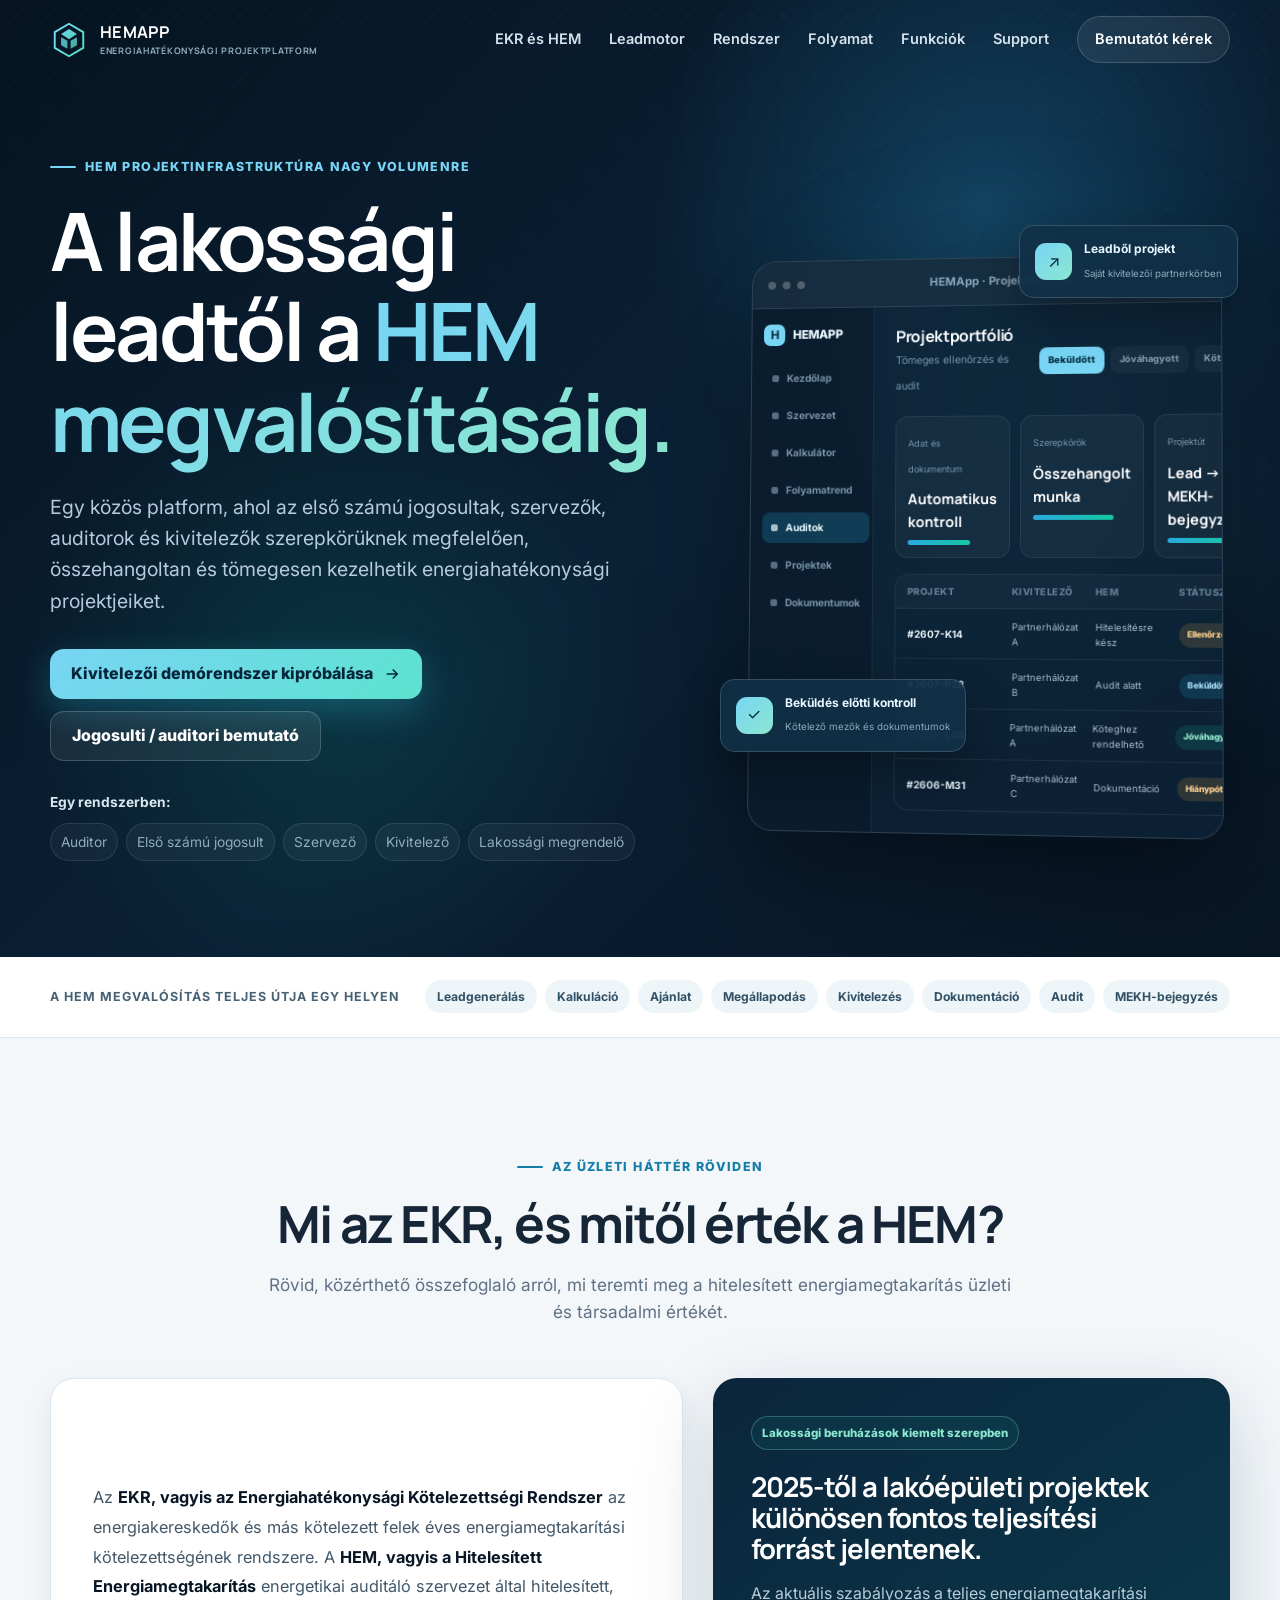
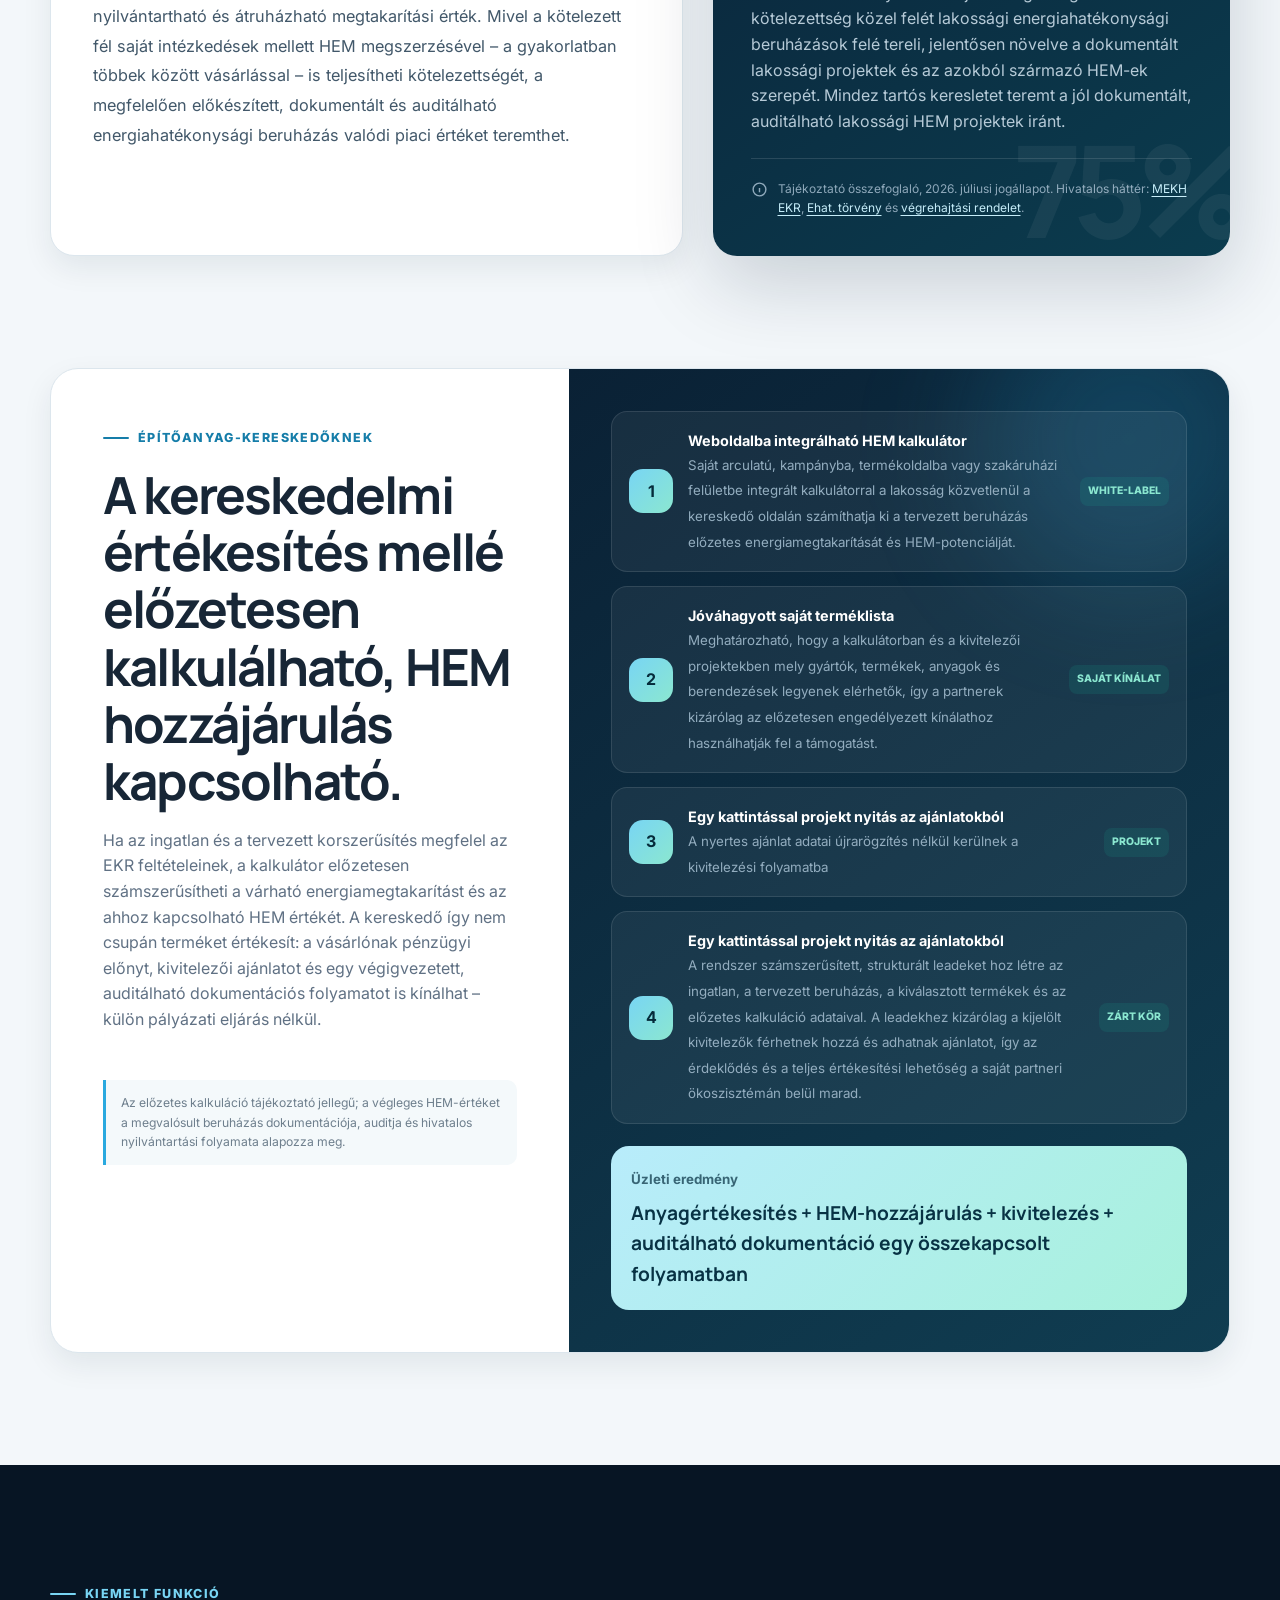
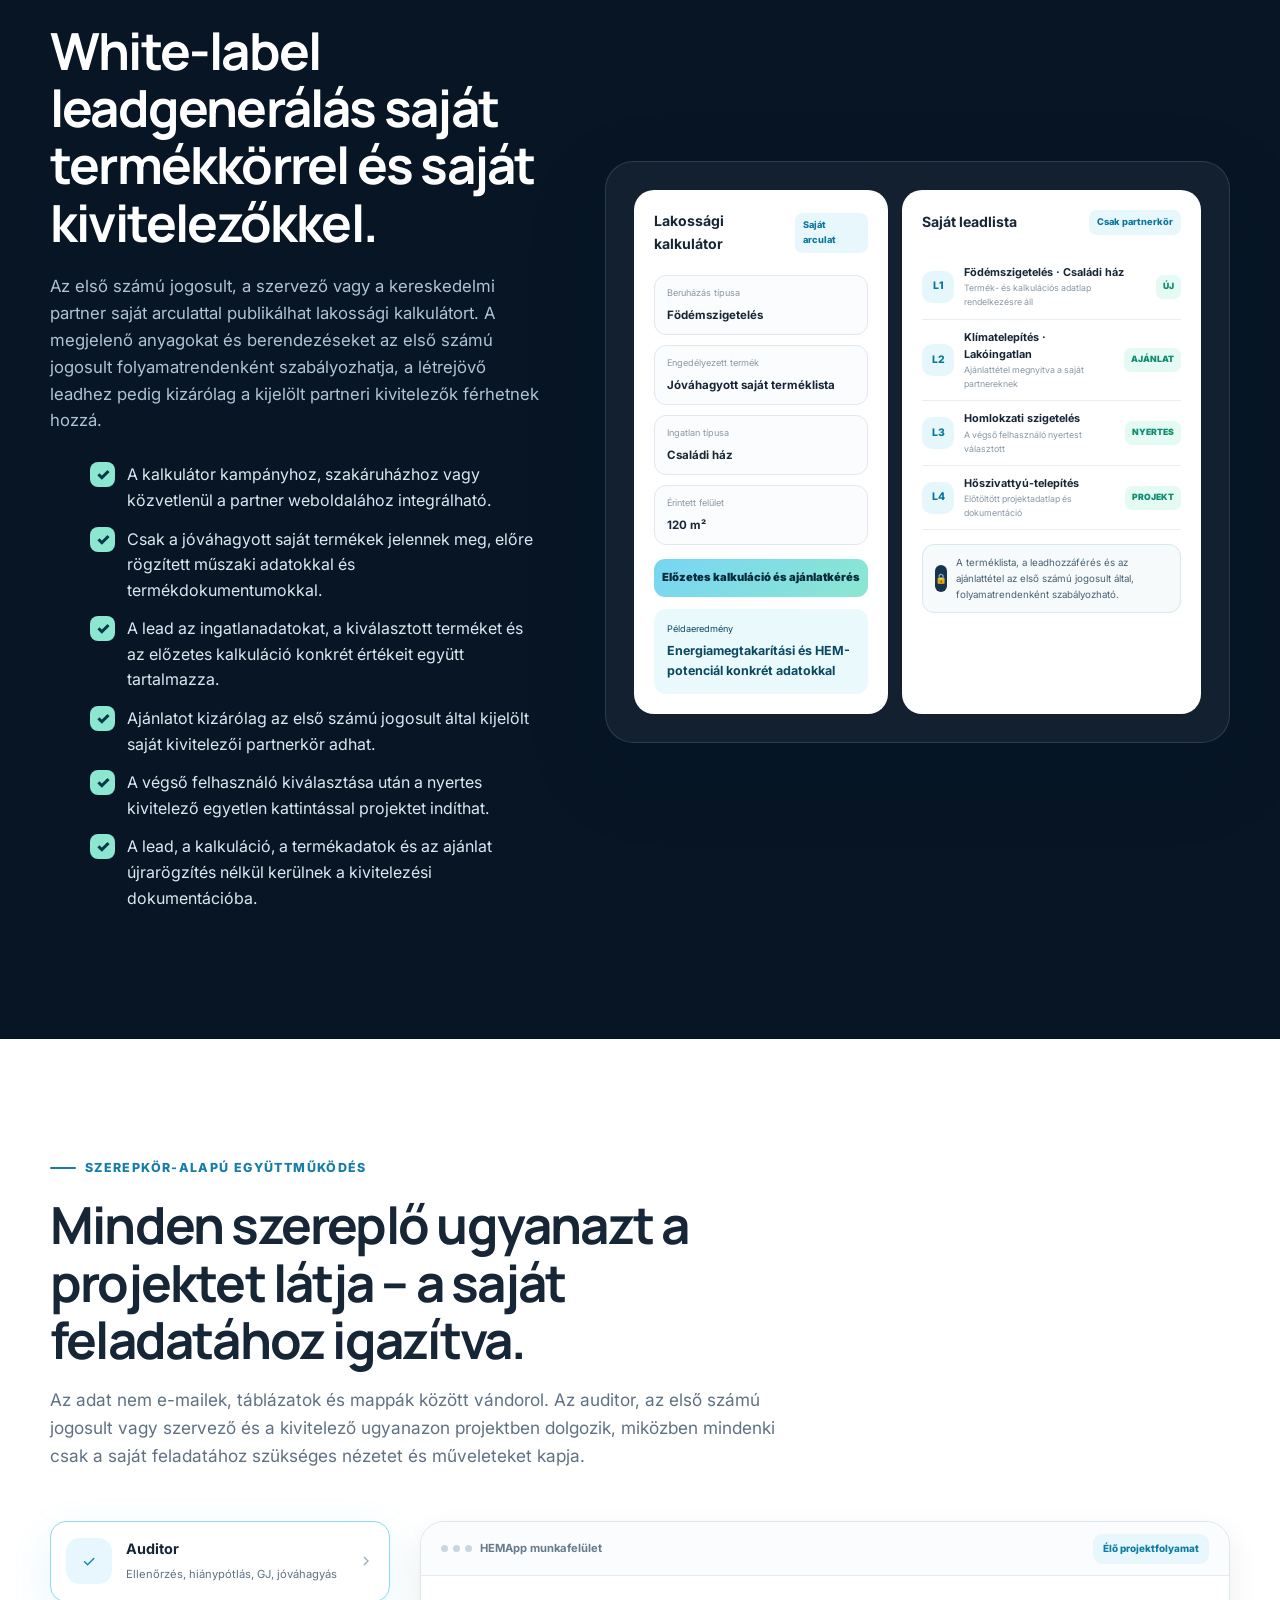
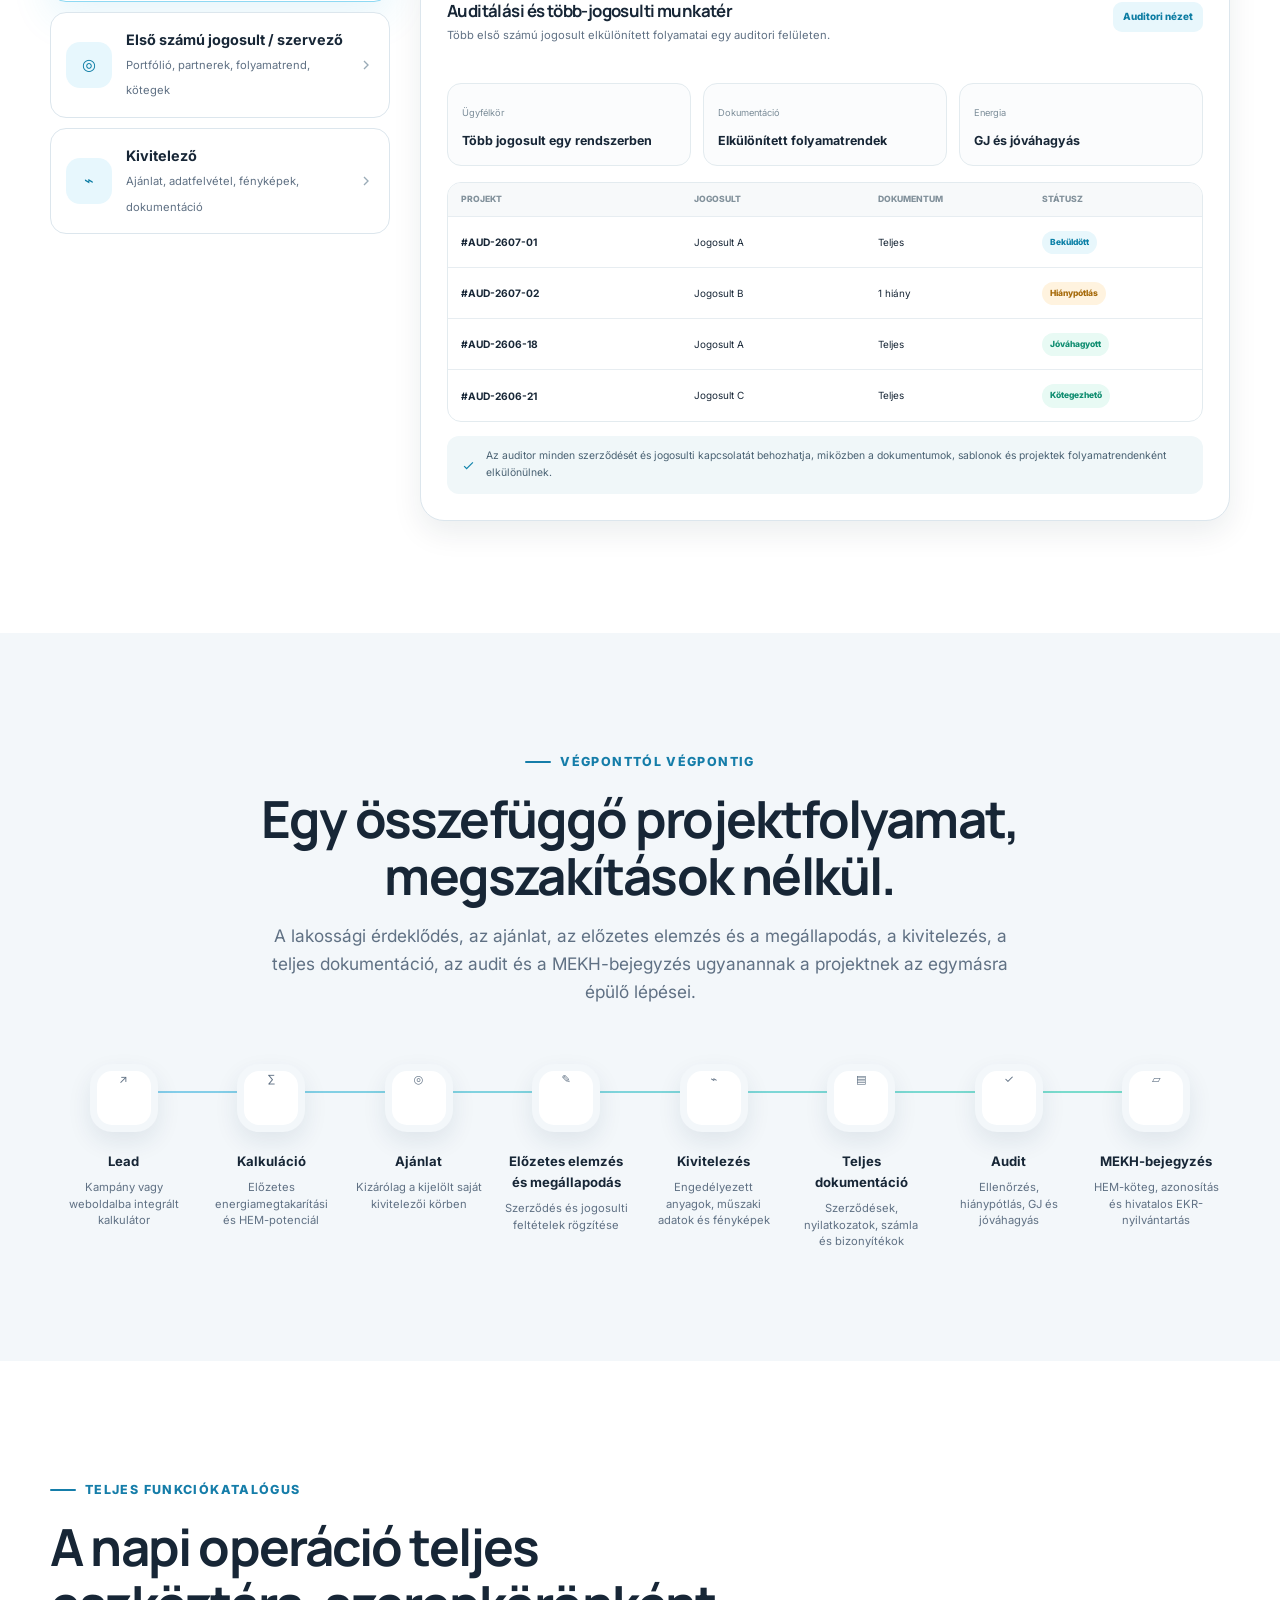
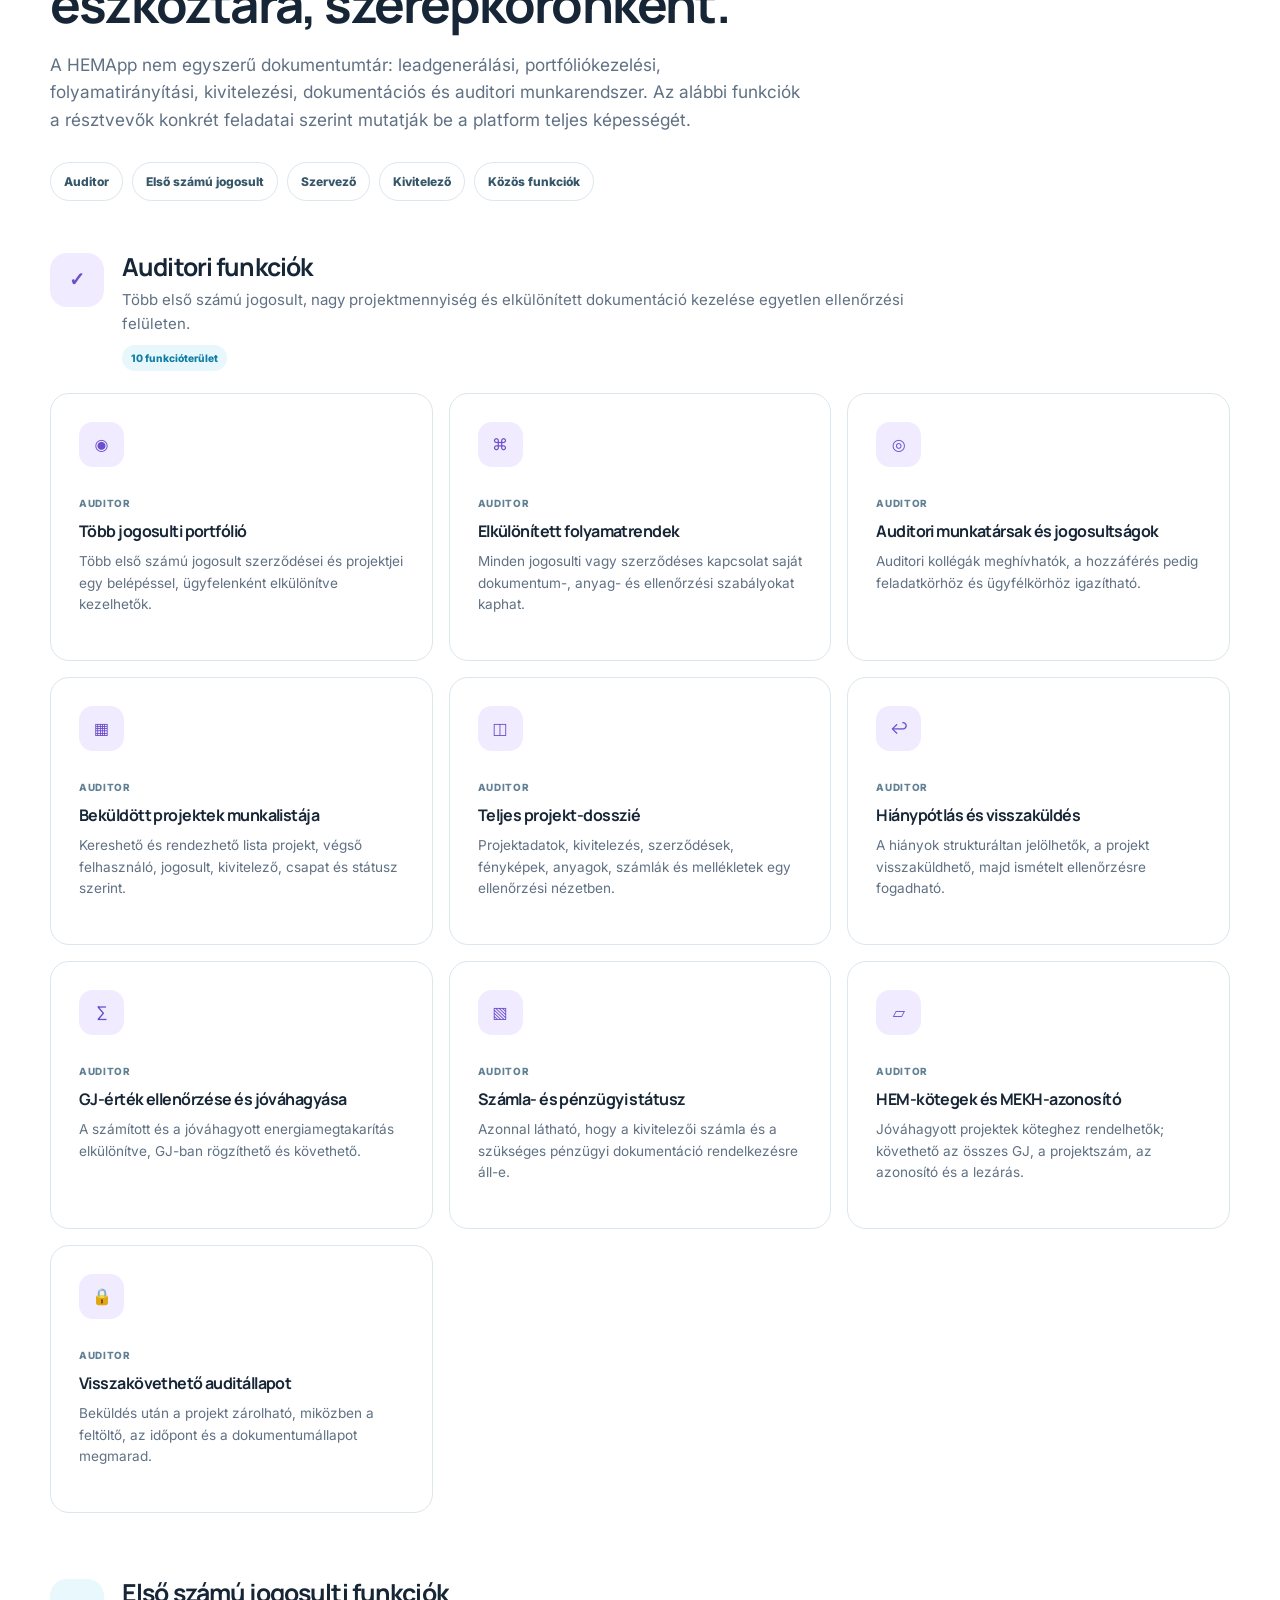
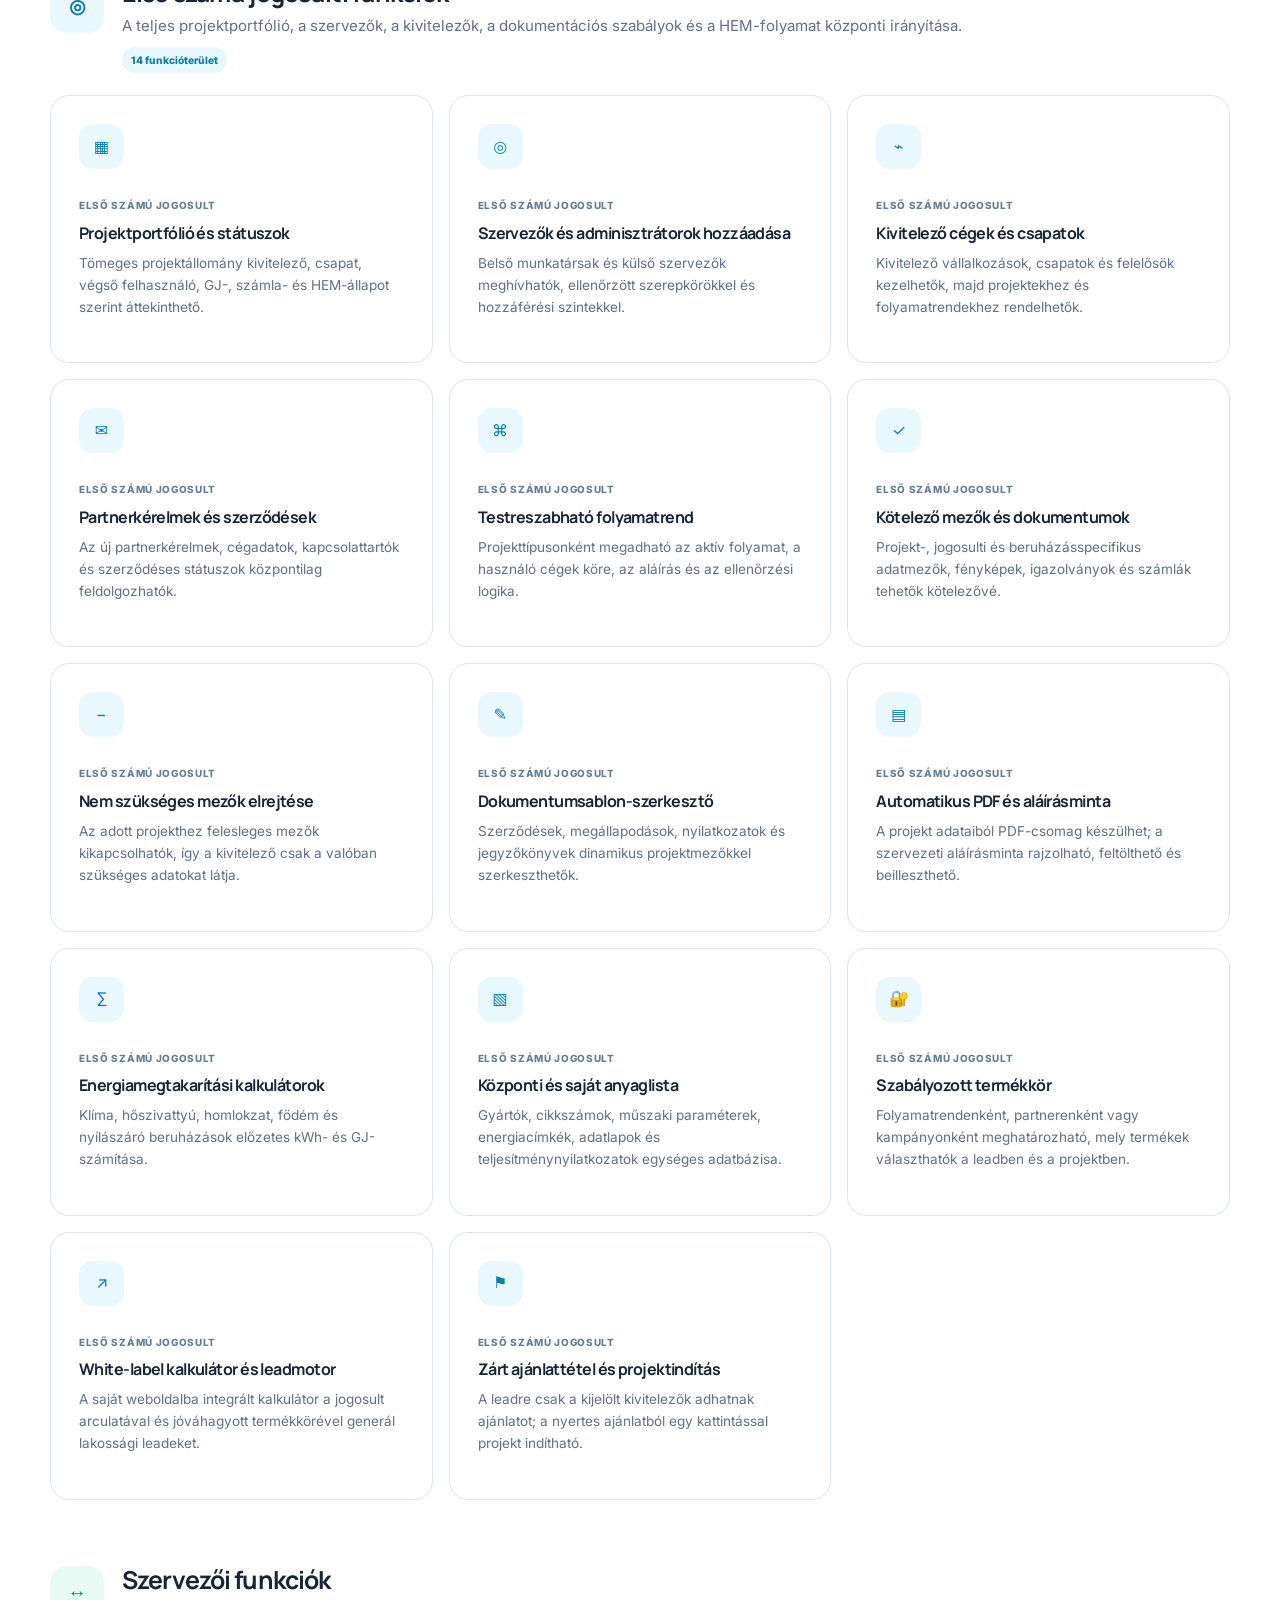
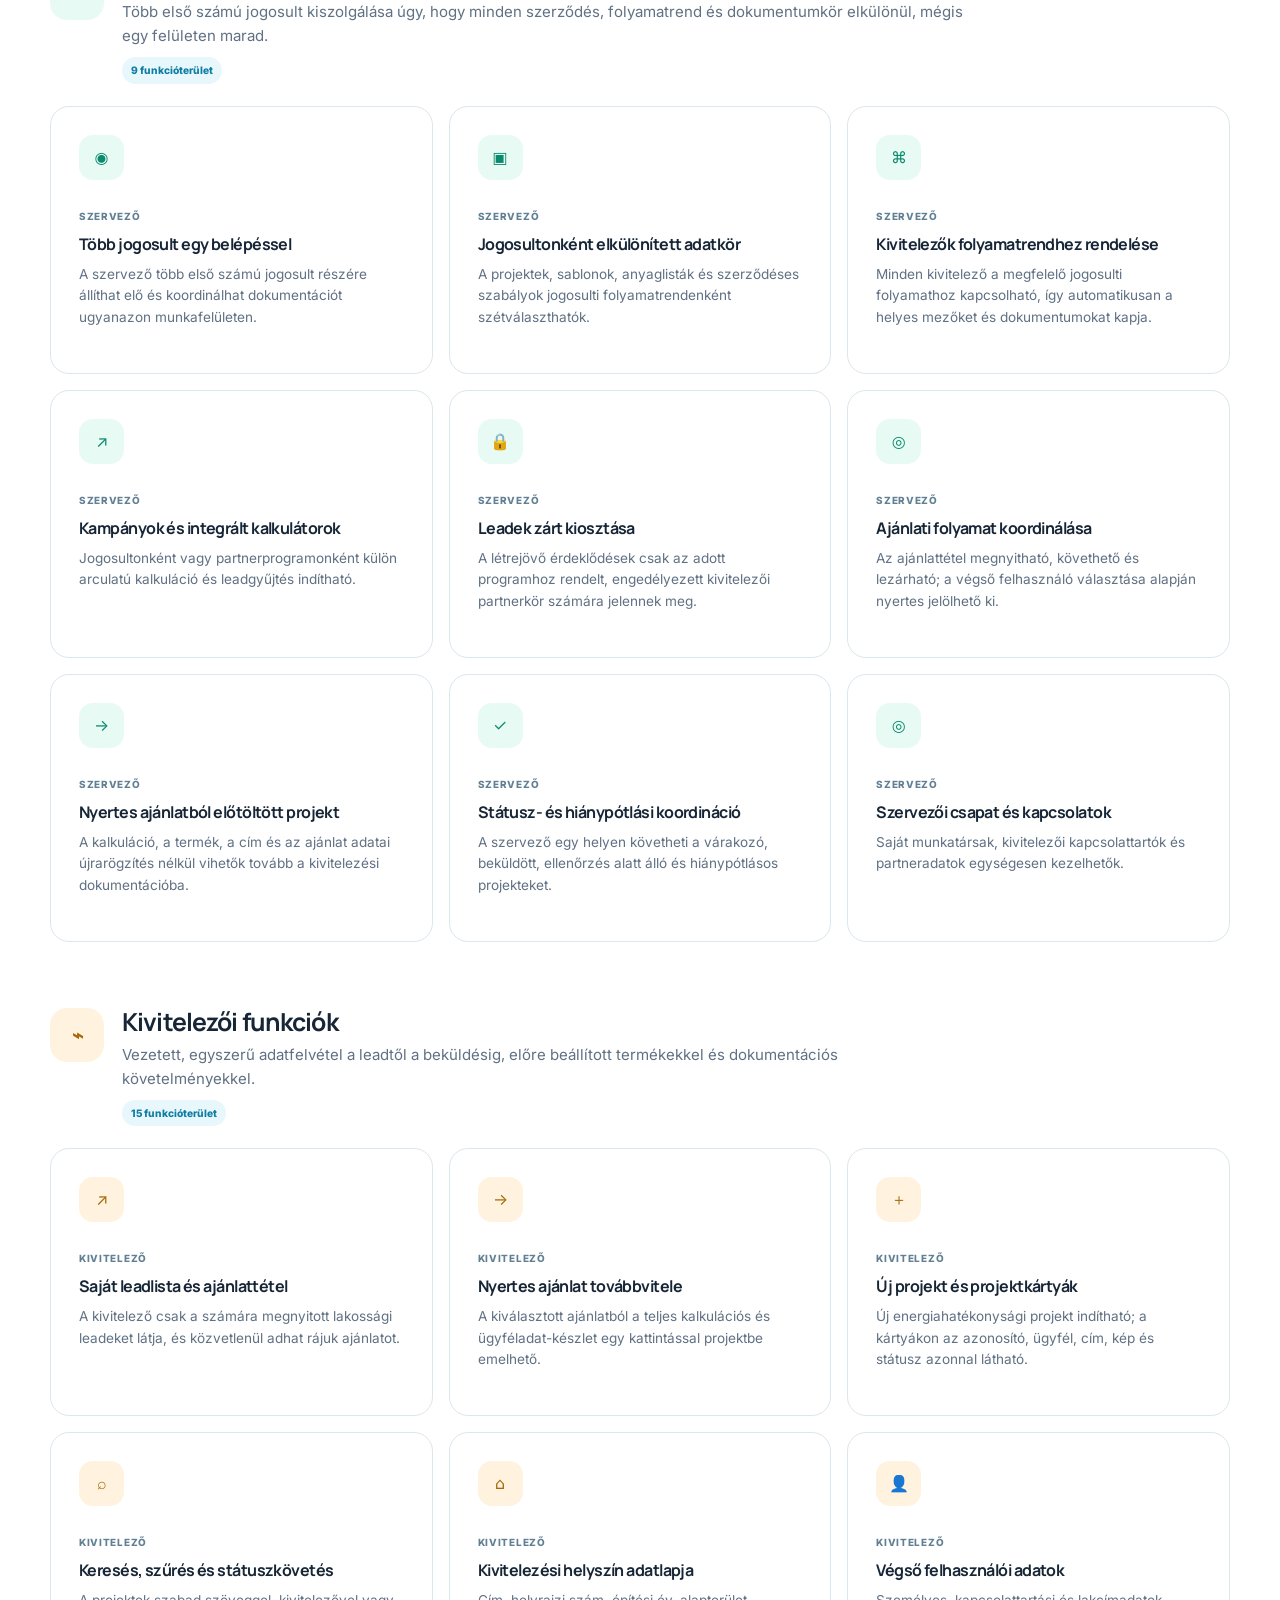
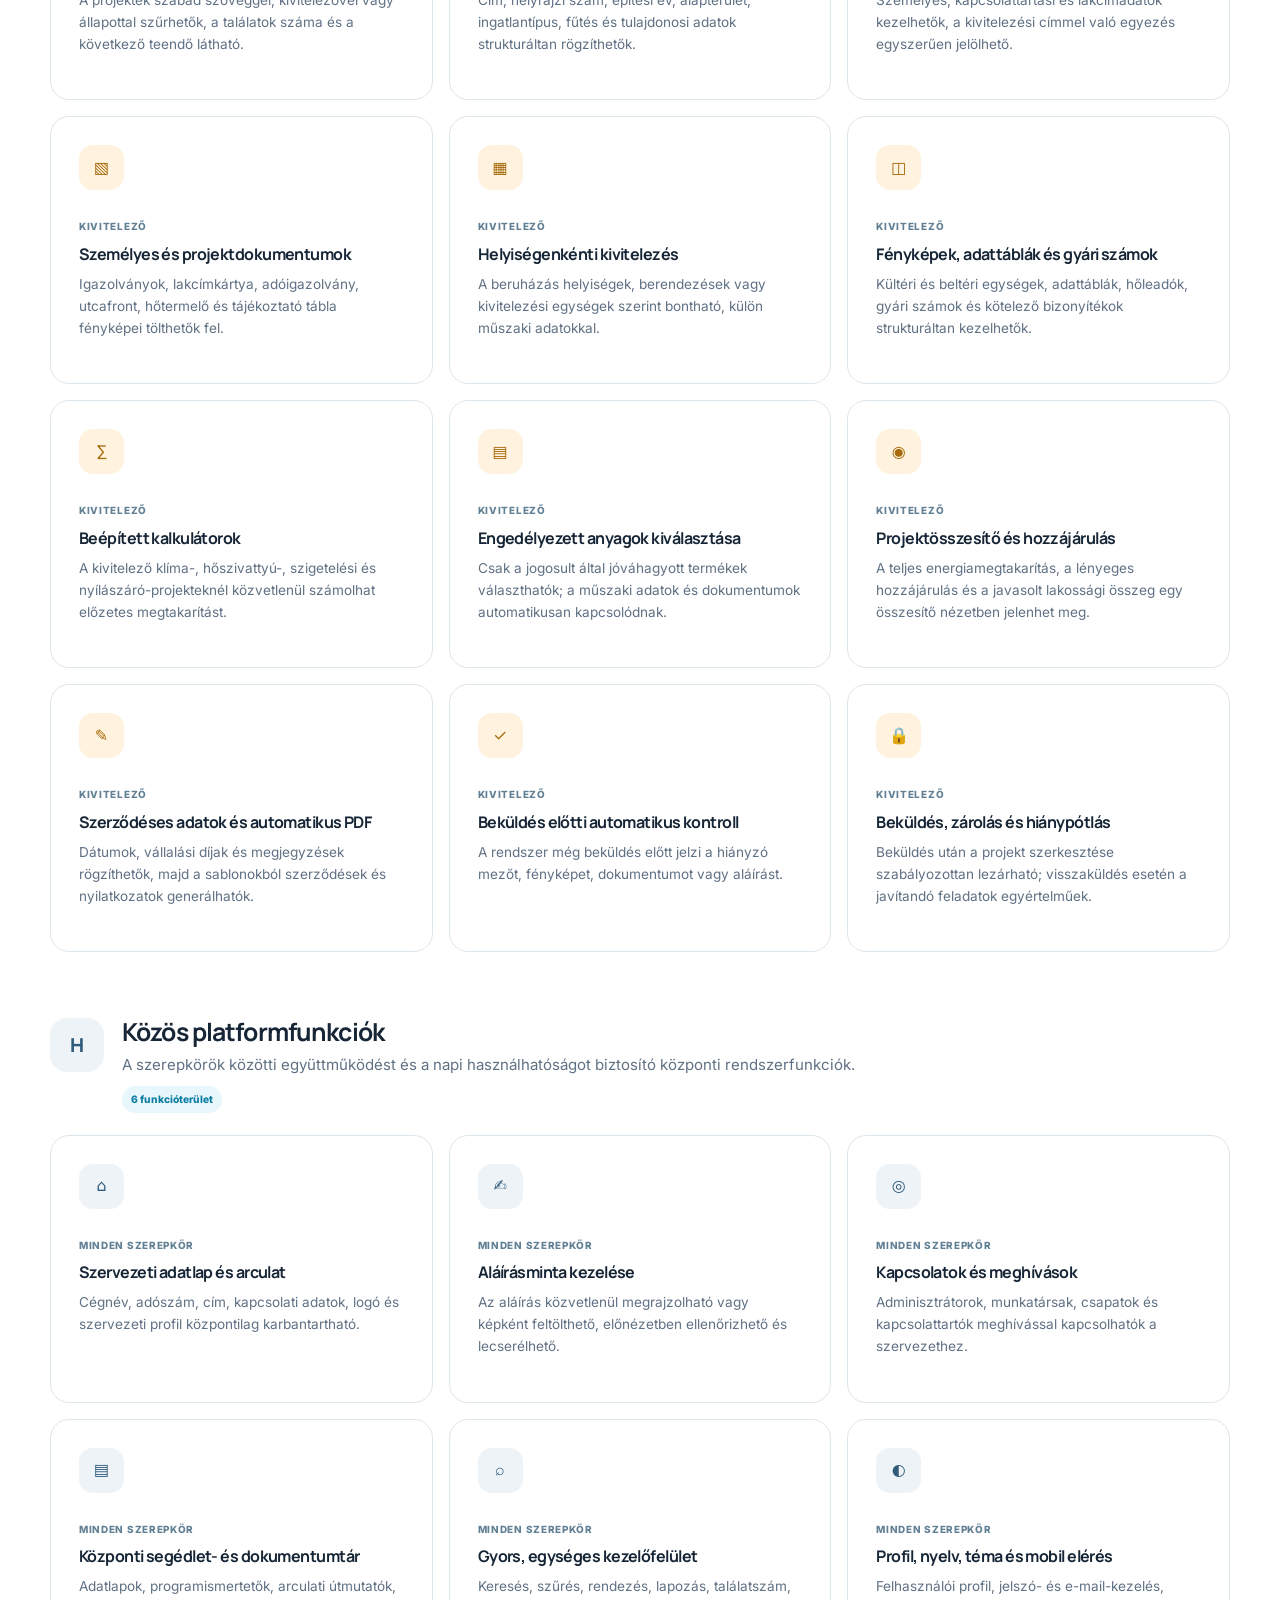
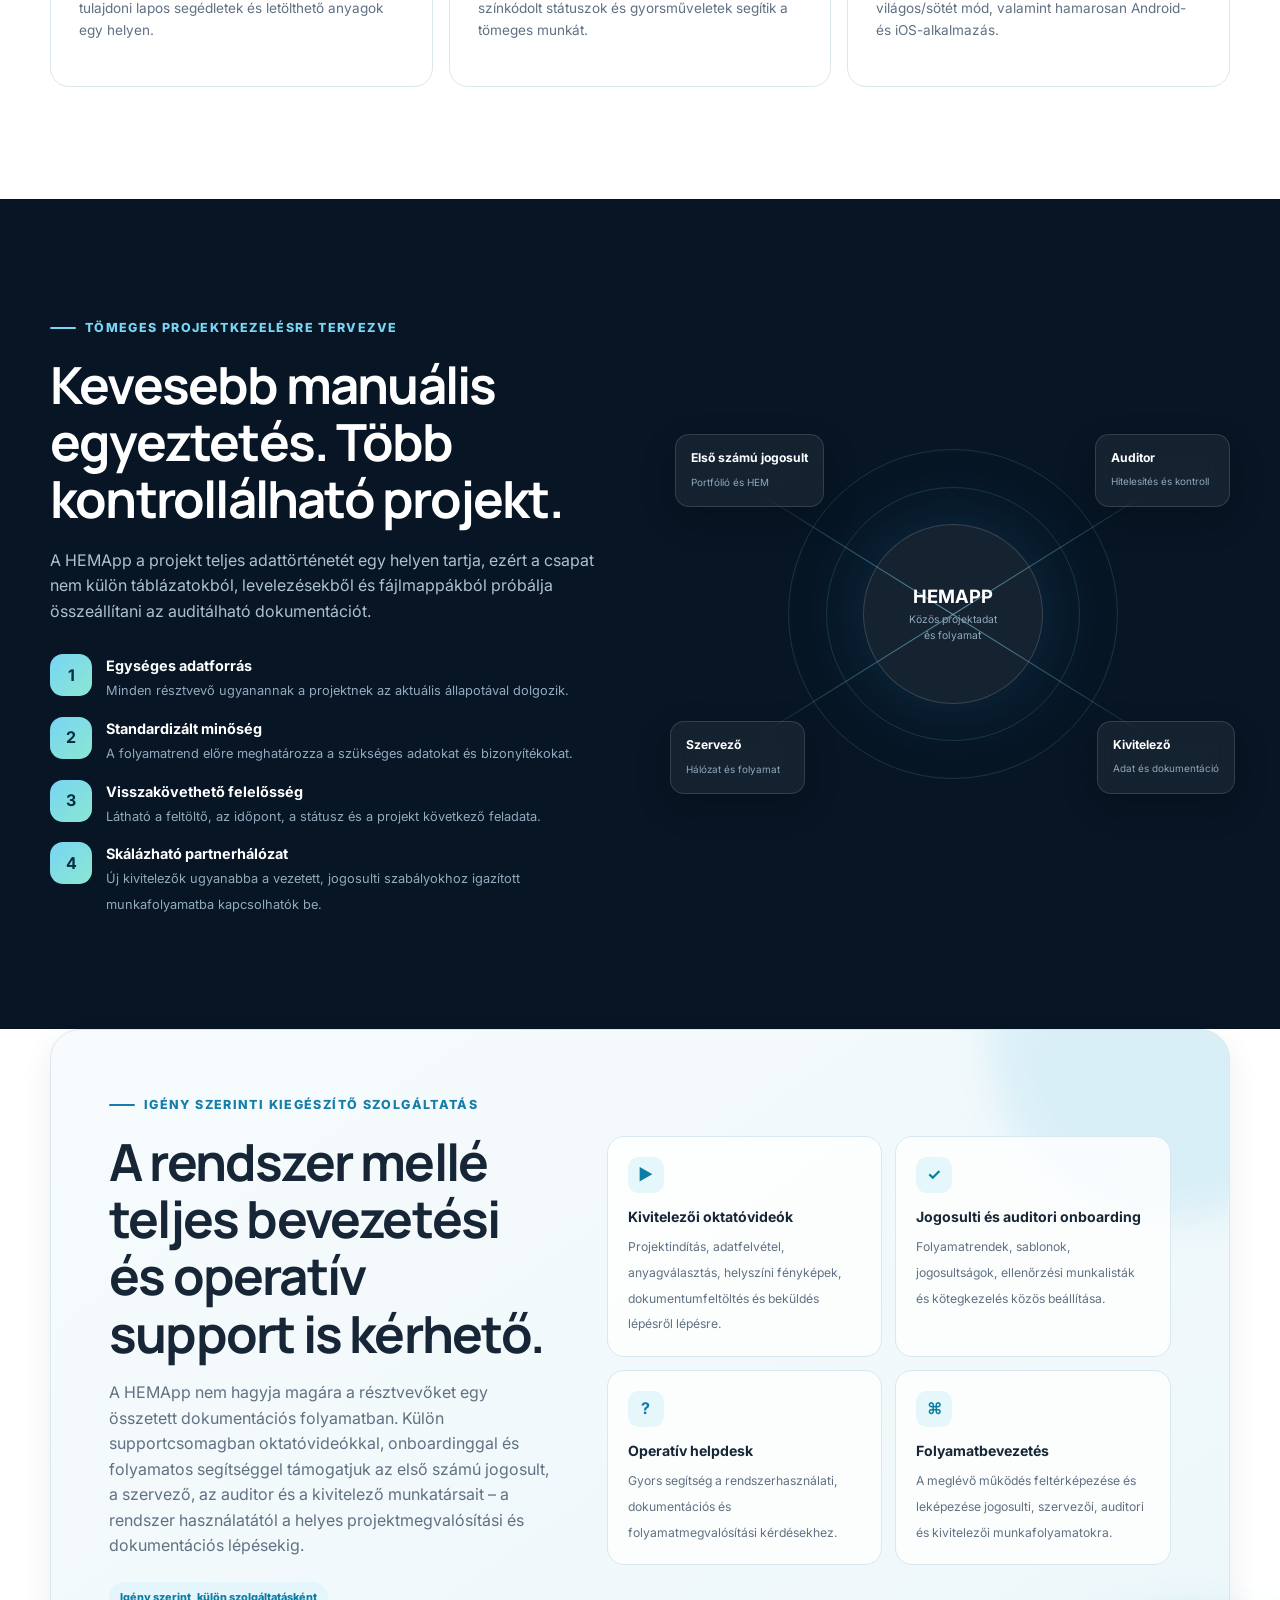
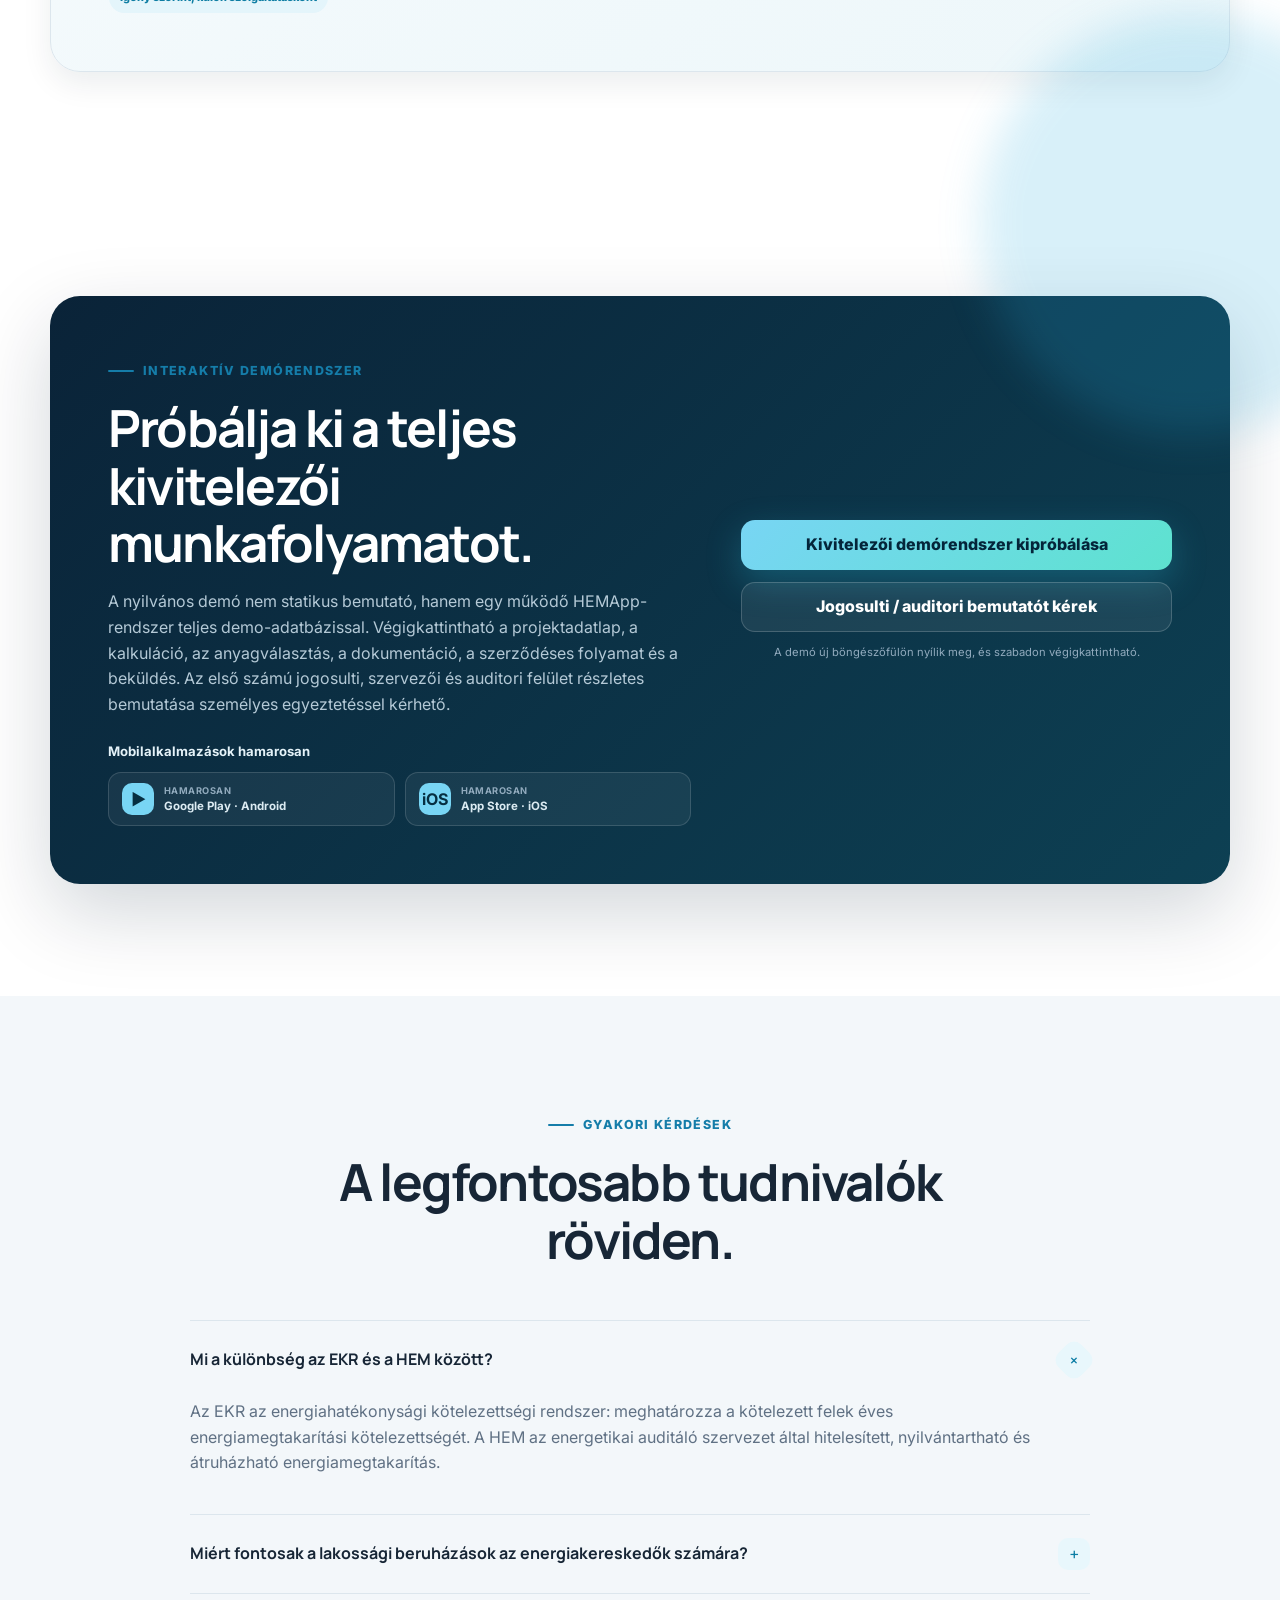
==== commit f195f8d2: "új weblap" ====
--- a/index.html
+++ b/index.html
@@ -1,717 +1,1200 @@
 <!doctype html>
 <html lang="hu">
-  <head>
-    <meta charset="utf-8" />
-    <meta name="viewport" content="width=device-width, initial-scale=1" />
-    <title>HEMapp — HEM-projektek egy rendszerben, a felméréstől a hitelesítésig</title>
-    <meta
-      name="description"
-      content="A HEMapp a lakossági energiamegtakarítási (HEM) projektek teljes adminisztrációját egy rendszerbe zárja: kivitelező, elsődleges jogosult és auditor ugyanazon a projekten dolgozik — felmérés, rendelet szerinti HEM-számítás, szerződés e-aláírással, hitelesítés, kötegelt beadás."
-    />
-    <link rel="canonical" href="https://hemapp.hu/" />
-    <meta name="theme-color" content="#0b1620" />
-    <meta name="robots" content="index, follow" />
-
-    <!-- Open Graph / social -->
-    <meta property="og:type" content="website" />
-    <meta property="og:locale" content="hu_HU" />
-    <meta property="og:site_name" content="HEMapp" />
-    <meta property="og:url" content="https://hemapp.hu/" />
-    <meta
-      property="og:title"
-      content="HEMapp — HEM-projektek egy rendszerben"
-    />
-    <meta
-      property="og:description"
-      content="Kivitelező, jogosult és auditor ugyanazon a projekten: felmérés, rendelet szerinti HEM-számítás, szerződés e-aláírással, hitelesítés és kötegelt beadás egy platformon."
-    />
-    <!-- TODO: replace with a 1200x630 OG image once brand artwork is ready -->
-    <meta property="og:image" content="https://hemapp.hu/assets/hemapp-logo.png" />
-    <meta name="twitter:card" content="summary" />
-
-    <link rel="icon" href="/assets/hemapp-logo.png" type="image/png" />
-    <link rel="apple-touch-icon" href="/assets/hemapp-logo.png" />
-    <link rel="stylesheet" href="/style.css" />
-
-    <script type="application/ld+json">
-      {
-        "@context": "https://schema.org",
-        "@type": "SoftwareApplication",
-        "name": "HEMapp",
-        "applicationCategory": "BusinessApplication",
-        "operatingSystem": "Web, iOS, Android",
-        "inLanguage": "hu",
-        "url": "https://hemapp.hu/",
-        "description": "HEM-projektek (lakossági energiamegtakarítás) teljes körű adminisztrációja kivitelezőknek, elsődleges jogosultaknak és auditoroknak: terepi felmérés, rendelet szerinti HEM-számítás, szerződés elektronikus aláírással, hitelesítés és kötegelt MEKH-beadás.",
-        "publisher": {
-          "@type": "Organization",
-          "name": "Global Airconditional Kft.",
-          "email": "info@global-klima.hu",
-          "telephone": "+36306778084",
-          "vatID": "25130843-2-13",
-          "address": {
-            "@type": "PostalAddress",
-            "streetAddress": "Tengely utca 5.",
-            "postalCode": "2220",
-            "addressLocality": "Vecsés",
-            "addressCountry": "HU"
+<head>
+  <meta charset="utf-8">
+  <meta name="viewport" content="width=device-width, initial-scale=1">
+  <meta name="theme-color" content="#071524">
+  <meta name="description" content="A HEMApp a lakossági leadtől a kalkuláción, kivitelezési dokumentáción és auditon át a HEM megvalósításáig és a MEKH EKR-nyilvántartási bejegyzés előkészítéséig kezeli az energiahatékonysági projekteket.">
+  <meta name="keywords" content="HEM projektmenedzsment, EKR, hitelesített energiamegtakarítás, HEM audit, HEM köteg, MEKH bejegyzés, első számú jogosult, szervező, auditor, kivitelező, leadgenerálás, energiahatékonysági projekt">
+  <meta property="og:type" content="website">
+  <meta property="og:locale" content="hu_HU">
+  <meta property="og:title" content="HEMApp – A lakossági leadtől a HEM megvalósításáig">
+  <meta property="og:description" content="Közös HEM-projektkezelés első számú jogosultaknak, szervezőknek, auditoroknak és kivitelezőknek – nagy projektvolumenre tervezve.">
+  <meta property="og:url" content="https://hemapp.hu/">
+  <meta name="twitter:card" content="summary_large_image">
+  <link rel="canonical" href="https://hemapp.hu/">
+  <link rel="preconnect" href="https://fonts.googleapis.com">
+  <link rel="preconnect" href="https://fonts.gstatic.com" crossorigin>
+  <link href="https://fonts.googleapis.com/css2?family=Inter:wght@400;500;600;700;800&family=Manrope:wght@600;700;800&display=swap" rel="stylesheet">
+  <title>HEMApp – HEM projektmenedzsment</title>
+  <style>
+    :root {
+      --ink: #071524;
+      --ink-2: #0e243a;
+      --ink-3: #17344e;
+      --cyan: #2aa9df;
+      --cyan-2: #78d5f4;
+      --teal: #13c8a2;
+      --teal-2: #8be7d0;
+      --blue: #4e72ff;
+      --amber: #ffb44a;
+      --rose: #ff7c7c;
+      --paper: #ffffff;
+      --mist: #f3f7fa;
+      --line: #dce6ed;
+      --text: #172636;
+      --muted: #607184;
+      --shadow-sm: 0 12px 30px rgba(10, 34, 55, .08);
+      --shadow: 0 28px 80px rgba(4, 28, 50, .18);
+      --radius: 24px;
+      --radius-sm: 16px;
+      --container: 1180px;
+    }
+
+    * { box-sizing: border-box; }
+    html { scroll-behavior: smooth; }
+    body {
+      margin: 0;
+      color: var(--text);
+      background: var(--paper);
+      font-family: Inter, ui-sans-serif, system-ui, -apple-system, BlinkMacSystemFont, "Segoe UI", sans-serif;
+      line-height: 1.6;
+      text-rendering: optimizeLegibility;
+      -webkit-font-smoothing: antialiased;
+    }
+    body.menu-open { overflow: hidden; }
+    img, svg { display: block; max-width: 100%; }
+    button, input, select, textarea { font: inherit; }
+    a { color: inherit; text-decoration: none; }
+    p { margin: 0 0 1rem; }
+    h1, h2, h3, h4 { margin: 0; font-family: Manrope, Inter, sans-serif; line-height: 1.12; letter-spacing: -.035em; }
+    h2 { font-size: clamp(2rem, 4vw, 3.4rem); }
+    h3 { font-size: 1.25rem; }
+    section { position: relative; }
+
+    .container { width: min(calc(100% - 40px), var(--container)); margin-inline: auto; }
+    .section { padding: 112px 0; }
+    .section-soft { background: var(--mist); }
+    .section-dark { color: #fff; background: var(--ink); overflow: hidden; }
+    .section-head { max-width: 760px; margin-bottom: 52px; }
+    .section-head.center { text-align: center; margin-inline: auto; }
+    .section-head p { margin-top: 18px; font-size: 1.08rem; color: var(--muted); }
+    .section-dark .section-head p { color: #a9bdd0; }
+    .eyebrow {
+      display: inline-flex;
+      align-items: center;
+      gap: 9px;
+      margin-bottom: 18px;
+      color: #157da9;
+      font-size: .78rem;
+      font-weight: 800;
+      letter-spacing: .11em;
+      text-transform: uppercase;
+    }
+    .eyebrow::before { content: ""; width: 26px; height: 2px; border-radius: 99px; background: currentColor; }
+    .section-dark .eyebrow { color: var(--cyan-2); }
+    .muted { color: var(--muted); }
+    .sr-only { position: absolute; width: 1px; height: 1px; padding: 0; margin: -1px; overflow: hidden; clip: rect(0, 0, 0, 0); white-space: nowrap; border: 0; }
+
+    /* Navigation */
+    .site-header {
+      position: fixed;
+      inset: 0 0 auto;
+      z-index: 1000;
+      padding: 16px 0;
+      transition: background .25s ease, box-shadow .25s ease, padding .25s ease;
+    }
+    .site-header.scrolled { padding: 10px 0; background: rgba(7, 21, 36, .9); box-shadow: 0 10px 35px rgba(0,0,0,.14); backdrop-filter: blur(18px); }
+    .nav-wrap { display: flex; align-items: center; justify-content: space-between; gap: 28px; }
+    .brand { display: inline-flex; align-items: center; gap: 12px; color: #fff; font-family: Manrope, sans-serif; font-weight: 800; letter-spacing: -.02em; }
+    .brand-mark { width: 38px; height: 38px; }
+    .brand-copy { display: grid; line-height: 1.05; }
+    .brand-copy strong { font-size: 1.02rem; letter-spacing: .02em; }
+    .brand-copy small { margin-top: 4px; color: #91aec4; font-size: .56rem; font-weight: 700; letter-spacing: .08em; text-transform: uppercase; }
+    .nav-links { display: flex; align-items: center; gap: 28px; color: #d5e2ec; font-size: .91rem; font-weight: 600; }
+    .nav-links a { transition: color .2s ease; }
+    .nav-links a:hover { color: #fff; }
+    .nav-cta { display: inline-flex; align-items: center; gap: 8px; padding: 11px 17px; border: 1px solid rgba(255,255,255,.16); border-radius: 999px; color: #fff; background: rgba(255,255,255,.07); }
+    .nav-cta:hover { background: rgba(255,255,255,.13); }
+    .menu-toggle { display: none; width: 44px; height: 44px; place-items: center; border: 1px solid rgba(255,255,255,.16); border-radius: 13px; color: #fff; background: rgba(255,255,255,.07); cursor: pointer; }
+
+    /* Buttons */
+    .btn { display: inline-flex; align-items: center; justify-content: center; gap: 10px; min-height: 50px; padding: 0 21px; border: 0; border-radius: 14px; font-weight: 800; cursor: pointer; transition: transform .2s ease, box-shadow .2s ease, background .2s ease; }
+    .btn:hover { transform: translateY(-2px); }
+    .btn-primary { color: #04253a; background: linear-gradient(135deg, var(--cyan-2), #5de2cf); box-shadow: 0 12px 35px rgba(45, 190, 220, .28); }
+    .btn-primary:hover { box-shadow: 0 16px 40px rgba(45, 190, 220, .38); }
+    .btn-secondary { color: #fff; border: 1px solid rgba(255,255,255,.18); background: rgba(255,255,255,.07); }
+    .btn-secondary:hover { background: rgba(255,255,255,.13); }
+    .btn-dark { color: #fff; background: var(--ink); box-shadow: 0 14px 30px rgba(7,21,36,.18); }
+    .btn-outline { color: var(--ink); border: 1px solid var(--line); background: #fff; }
+    .btn svg { width: 18px; height: 18px; }
+
+    /* Hero */
+    .hero {
+      min-height: 850px;
+      padding: 150px 0 96px;
+      color: #fff;
+      background:
+        radial-gradient(circle at 77% 22%, rgba(42,169,223,.24), transparent 27%),
+        radial-gradient(circle at 26% 72%, rgba(19,200,162,.13), transparent 27%),
+        linear-gradient(135deg, #061421 0%, #0a2035 52%, #071524 100%);
+      overflow: hidden;
+    }
+    .hero::before { content: ""; position: absolute; inset: 0; opacity: .3; background-image: radial-gradient(rgba(255,255,255,.3) 1px, transparent 1px); background-size: 32px 32px; mask-image: linear-gradient(to bottom, black 0%, transparent 80%); }
+    .hero-grid { position: relative; z-index: 1; display: grid; grid-template-columns: 1.02fr .98fr; gap: 74px; align-items: center; }
+    .hero .eyebrow { color: var(--cyan-2); }
+    .hero h1 { max-width: 760px; font-size: clamp(3rem, 6.3vw, 5.6rem); }
+    .hero h1 span { color: transparent; background: linear-gradient(100deg, var(--cyan-2), var(--teal-2)); -webkit-background-clip: text; background-clip: text; }
+    .hero-lead { max-width: 650px; margin: 26px 0 32px; color: #b7cadd; font-size: clamp(1.03rem, 2vw, 1.22rem); }
+    .hero-actions { display: flex; flex-wrap: wrap; gap: 12px; }
+    .hero-audience { display: flex; flex-wrap: wrap; align-items: center; gap: 10px 18px; margin-top: 30px; color: #91abc0; font-size: .86rem; }
+    .hero-audience strong { color: #d9e7f0; }
+    .audience-list { display: flex; flex-wrap: wrap; gap: 8px; }
+    .audience-list span { padding: 7px 10px; border: 1px solid rgba(255,255,255,.1); border-radius: 999px; background: rgba(255,255,255,.045); }
+
+    .hero-visual { position: relative; min-height: 560px; }
+    .glow { position: absolute; width: 360px; height: 360px; top: 90px; right: 15px; border-radius: 50%; background: rgba(42,169,223,.25); filter: blur(95px); }
+    .app-window { position: absolute; inset: 30px 0 auto; border: 1px solid rgba(255,255,255,.14); border-radius: 25px; background: rgba(12, 34, 53, .84); box-shadow: 0 38px 100px rgba(0,0,0,.42); backdrop-filter: blur(20px); overflow: hidden; transform: perspective(1300px) rotateY(-5deg) rotateX(2deg); }
+    .window-bar { display: flex; align-items: center; justify-content: space-between; height: 48px; padding: 0 16px; border-bottom: 1px solid rgba(255,255,255,.1); background: rgba(255,255,255,.035); }
+    .window-dots { display: flex; gap: 7px; }
+    .window-dots i { width: 8px; height: 8px; border-radius: 50%; background: rgba(255,255,255,.25); }
+    .window-title { color: #88a5b9; font-size: .72rem; font-weight: 700; }
+    .app-body { display: grid; grid-template-columns: 126px 1fr; min-height: 455px; }
+    .app-sidebar { padding: 16px 12px; border-right: 1px solid rgba(255,255,255,.08); background: rgba(5,18,30,.35); }
+    .side-logo { display: flex; align-items: center; gap: 8px; margin-bottom: 18px; color: #eaf7ff; font-size: .76rem; font-weight: 800; }
+    .side-logo b { width: 22px; height: 22px; display: grid; place-items: center; border-radius: 7px; color: #04283a; background: var(--cyan-2); }
+    .side-nav { display: grid; gap: 7px; }
+    .side-nav span { display: flex; align-items: center; gap: 8px; height: 31px; padding: 0 9px; border-radius: 8px; color: #7791a7; font-size: .64rem; font-weight: 700; }
+    .side-nav span.active { color: #e7f8ff; background: rgba(42,169,223,.22); }
+    .side-nav i { width: 7px; height: 7px; border-radius: 2px; background: currentColor; opacity: .7; }
+    .app-main { padding: 22px; }
+    .app-top { display: flex; align-items: center; justify-content: space-between; gap: 15px; margin-bottom: 20px; }
+    .app-top h4 { font-size: 1rem; letter-spacing: -.02em; }
+    .app-top small { color: #7994aa; font-size: .66rem; }
+    .mini-tabs { display: flex; gap: 6px; }
+    .mini-tabs span { padding: 6px 9px; border-radius: 8px; color: #7895a8; font-size: .58rem; font-weight: 800; background: rgba(255,255,255,.04); }
+    .mini-tabs .active { color: #042c42; background: var(--cyan-2); }
+    .app-stats { display: grid; grid-template-columns: repeat(3, 1fr); gap: 10px; margin-bottom: 16px; }
+    .app-stat { min-height: 70px; padding: 12px; border: 1px solid rgba(255,255,255,.08); border-radius: 13px; background: rgba(255,255,255,.035); }
+    .app-stat small { color: #7894a9; font-size: .57rem; }
+    .app-stat strong { display: block; margin-top: 8px; font-family: Manrope; font-size: .9rem; }
+    .app-stat .line { width: 70%; height: 5px; margin-top: 7px; border-radius: 10px; background: linear-gradient(90deg, var(--cyan), var(--teal)); }
+    .project-table { border: 1px solid rgba(255,255,255,.08); border-radius: 14px; overflow: hidden; }
+    .project-row { display: grid; grid-template-columns: 1.1fr .85fr .85fr .7fr; gap: 8px; align-items: center; min-height: 50px; padding: 0 12px; border-bottom: 1px solid rgba(255,255,255,.07); color: #a9bdcb; font-size: .59rem; }
+    .project-row:last-child { border-bottom: 0; }
+    .project-row.head { min-height: 34px; color: #607d92; font-weight: 800; text-transform: uppercase; letter-spacing: .05em; background: rgba(255,255,255,.025); }
+    .project-row strong { color: #e6f2f8; font-size: .63rem; }
+    .status { display: inline-flex; align-items: center; justify-content: center; width: fit-content; padding: 5px 8px; border-radius: 99px; font-size: .53rem; font-weight: 800; }
+    .status.green { color: #9cf0d5; background: rgba(19,200,162,.14); }
+    .status.blue { color: #a5dcf5; background: rgba(42,169,223,.16); }
+    .status.amber { color: #ffd391; background: rgba(255,180,74,.14); }
+    .floating-card { position: absolute; z-index: 4; display: flex; align-items: center; gap: 12px; padding: 13px 15px; border: 1px solid rgba(255,255,255,.16); border-radius: 15px; color: #e8f7ff; background: rgba(17, 48, 71, .88); box-shadow: 0 18px 45px rgba(0,0,0,.28); backdrop-filter: blur(16px); }
+    .floating-card .icon-box { width: 37px; height: 37px; display: grid; place-items: center; border-radius: 11px; color: #042a3b; background: linear-gradient(135deg, var(--cyan-2), var(--teal-2)); }
+    .floating-card strong { display: block; font-size: .75rem; }
+    .floating-card small { color: #91aabe; font-size: .61rem; }
+    .float-one { left: -25px; bottom: 34px; animation: float 5s ease-in-out infinite; }
+    .float-two { right: -18px; top: 0; animation: float 5.8s ease-in-out infinite reverse; }
+    @keyframes float { 50% { transform: translateY(-10px); } }
+
+    /* Logo cloud */
+    .proof-strip { margin-top: -1px; padding: 24px 0; color: #456173; border-bottom: 1px solid var(--line); background: #fff; }
+    .proof-grid { display: grid; grid-template-columns: auto 1fr; gap: 25px; align-items: center; }
+    .proof-grid > strong { font-size: .78rem; letter-spacing: .08em; text-transform: uppercase; }
+    .proof-items { display: flex; flex-wrap: wrap; justify-content: flex-end; gap: 8px; }
+    .proof-items span { padding: 7px 12px; border-radius: 999px; color: #315167; font-size: .76rem; font-weight: 700; background: #eef5f8; }
+
+    /* EKR / HEM */
+    .definition-grid { display: grid; grid-template-columns: 1.1fr .9fr; gap: 30px; align-items: stretch; }
+    .definition-cards { display: grid; grid-template-columns: repeat(3, 1fr); gap: 14px; }
+    .definition-card { padding: 27px 23px; border: 1px solid var(--line); border-radius: var(--radius-sm); background: #fff; box-shadow: var(--shadow-sm); }
+    .number { width: 38px; height: 38px; display: grid; place-items: center; margin-bottom: 22px; border-radius: 12px; color: #08759e; font-family: Manrope; font-weight: 800; background: #e7f7fd; }
+    .definition-card h3 { margin-bottom: 11px; }
+    .definition-card p { color: var(--muted); font-size: .92rem; }
+    .residential-card { position: relative; padding: 38px; border-radius: var(--radius); color: #fff; background: linear-gradient(145deg, #0b253b, #0b3c4e); box-shadow: var(--shadow); overflow: hidden; }
+    .residential-card::after { content: "75%"; position: absolute; right: -12px; bottom: -36px; color: rgba(255,255,255,.055); font-family: Manrope; font-size: 8rem; font-weight: 800; letter-spacing: -.08em; }
+    .residential-card .badge { display: inline-flex; padding: 7px 10px; margin-bottom: 22px; border: 1px solid rgba(139,231,208,.28); border-radius: 999px; color: var(--teal-2); font-size: .72rem; font-weight: 800; background: rgba(19,200,162,.08); }
+    .residential-card h3 { max-width: 420px; margin-bottom: 16px; font-size: 1.72rem; }
+    .residential-card p { max-width: 500px; color: #b6cad7; }
+    .source-note { display: flex; align-items: flex-start; gap: 10px; margin-top: 24px; padding-top: 20px; border-top: 1px solid rgba(255,255,255,.12); color: #8fa9bb; font-size: .75rem; }
+    .source-note svg { width: 17px; min-width: 17px; margin-top: 2px; }
+    .source-note a { color: #c6edf9; text-decoration: underline; text-underline-offset: 3px; }
+
+    /* Merchant bridge */
+    .merchant { padding-top: 0; }
+    .merchant-panel { display: grid; grid-template-columns: .88fr 1.12fr; border: 1px solid var(--line); border-radius: 28px; background: #fff; box-shadow: var(--shadow-sm); overflow: hidden; }
+    .merchant-copy { padding: 52px; }
+    .merchant-copy p { margin-top: 18px; color: var(--muted); }
+    .merchant-points { display: grid; gap: 16px; margin-top: 30px; }
+    .merchant-point { display: grid; grid-template-columns: 42px 1fr; gap: 14px; align-items: start; }
+    .merchant-point .icon { width: 42px; height: 42px; display: grid; place-items: center; border-radius: 13px; color: #0d7fa5; background: #e9f8fd; }
+    .merchant-point strong { display: block; margin-bottom: 3px; }
+    .merchant-point span { color: var(--muted); font-size: .9rem; }
+    .merchant-visual { position: relative; min-height: 510px; padding: 42px; color: #fff; background: linear-gradient(145deg, #0a2135, #103d51); overflow: hidden; display: flex; align-items: center; }
+    .merchant-visual::before { content: ""; position: absolute; width: 300px; height: 300px; right: -50px; top: -80px; border-radius: 50%; background: rgba(42,169,223,.19); filter: blur(60px); }
+    .merchant-flow { position: relative; z-index: 1; display: grid; gap: 14px; width: 100%; }
+    .merchant-step { display: grid; grid-template-columns: 44px 1fr auto; gap: 15px; align-items: center; padding: 17px; border: 1px solid rgba(255,255,255,.11); border-radius: 16px; background: rgba(255,255,255,.055); }
+    .merchant-step b { width: 44px; height: 44px; display: grid; place-items: center; border-radius: 14px; color: #052b3a; background: linear-gradient(135deg, var(--cyan-2), var(--teal-2)); }
+    .merchant-step strong { display: block; font-size: .9rem; }
+    .merchant-step small { color: #93adbf; }
+    .merchant-step em { padding: 6px 8px; border-radius: 8px; color: var(--teal-2); font-size: .65rem; font-style: normal; font-weight: 800; background: rgba(19,200,162,.11); }
+    .merchant-result { margin-top: 8px; padding: 20px; border-radius: 18px; color: #083244; background: linear-gradient(135deg, #b8ecfb, #a8f1dc); }
+    .merchant-result small { font-weight: 700; opacity: .72; }
+    .merchant-result strong { display: block; margin-top: 6px; font-family: Manrope; font-size: 1.2rem; }
+
+    /* Lead engine */
+    .lead-grid { display: grid; grid-template-columns: .88fr 1.12fr; gap: 64px; align-items: center; }
+    .lead-copy p { margin: 22px 0 28px; color: #afc3d3; font-size: 1.05rem; }
+    .check-list { display: grid; gap: 13px; }
+    .check-list li { display: grid; grid-template-columns: 26px 1fr; gap: 11px; align-items: start; color: #dbe8f0; list-style: none; }
+    .check-list li::before { content: "✓"; width: 25px; height: 25px; display: grid; place-items: center; border-radius: 8px; color: #063645; font-weight: 900; background: var(--teal-2); }
+    .lead-demo { position: relative; padding: 28px; border: 1px solid rgba(255,255,255,.12); border-radius: 28px; background: rgba(255,255,255,.05); box-shadow: var(--shadow); }
+    .lead-demo-grid { display: grid; grid-template-columns: .92fr 1.08fr; gap: 14px; }
+    .calc-card, .lead-queue { min-height: 410px; padding: 20px; border-radius: 20px; background: #fff; color: var(--text); }
+    .mock-head { display: flex; align-items: center; justify-content: space-between; margin-bottom: 20px; }
+    .mock-head strong { font-size: .88rem; }
+    .mock-head span { padding: 5px 8px; border-radius: 8px; color: #0e779a; font-size: .58rem; font-weight: 800; background: #e8f7fc; }
+    .field { display: grid; gap: 5px; margin-bottom: 10px; padding: 10px 12px; border: 1px solid #e1e8ed; border-radius: 12px; background: #fbfcfd; }
+    .field label { color: #8998a4; font-size: .57rem; }
+    .field span { font-size: .72rem; font-weight: 700; }
+    .mock-button { display: grid; place-items: center; height: 38px; margin-top: 14px; border-radius: 11px; color: #052a3a; font-size: .7rem; font-weight: 900; background: linear-gradient(135deg, var(--cyan-2), var(--teal-2)); }
+    .calc-result { margin-top: 12px; padding: 13px; border-radius: 12px; color: #0a4a60; background: #eaf9fc; }
+    .calc-result small { display: block; font-size: .57rem; }
+    .calc-result strong { display: block; margin-top: 4px; font-size: .78rem; }
+    .lead-row { display: grid; grid-template-columns: 32px 1fr auto; gap: 10px; align-items: center; min-height: 61px; padding: 9px 0; border-bottom: 1px solid #e8eef2; }
+    .lead-row:last-child { border-bottom: 0; }
+    .lead-avatar { width: 32px; height: 32px; display: grid; place-items: center; border-radius: 10px; color: #0a7598; font-size: .65rem; font-weight: 800; background: #e6f7fc; }
+    .lead-row strong { display: block; font-size: .68rem; }
+    .lead-row small { display: block; color: #8997a3; font-size: .55rem; }
+    .lead-row em { padding: 5px 7px; border-radius: 7px; color: #0e8d70; font-size: .54rem; font-style: normal; font-weight: 900; background: #e5faf3; }
+    .exclusive { display: flex; align-items: center; gap: 9px; margin-top: 14px; padding: 10px 12px; border: 1px solid #d7e8ee; border-radius: 12px; color: #496171; font-size: .61rem; background: #f7fafb; }
+    .exclusive b { width: 27px; height: 27px; display: grid; place-items: center; border-radius: 8px; color: #fff; background: var(--ink-3); }
+
+    /* Platform role tabs */
+    .platform-layout { display: grid; grid-template-columns: 340px 1fr; gap: 30px; align-items: stretch; }
+    .role-tabs { display: grid; align-content: start; gap: 10px; }
+    .role-tab { width: 100%; display: grid; grid-template-columns: 46px 1fr auto; gap: 14px; align-items: center; padding: 15px; border: 1px solid var(--line); border-radius: 16px; text-align: left; color: var(--text); background: #fff; cursor: pointer; transition: border .2s, box-shadow .2s, transform .2s; }
+    .role-tab:hover { transform: translateY(-1px); box-shadow: var(--shadow-sm); }
+    .role-tab.active { border-color: #8ed9f3; box-shadow: 0 14px 40px rgba(42,169,223,.12); }
+    .role-tab .role-icon { width: 46px; height: 46px; display: grid; place-items: center; border-radius: 14px; color: #0c7ca4; background: #e7f7fd; }
+    .role-tab strong { display: block; font-size: .9rem; }
+    .role-tab small { color: var(--muted); font-size: .7rem; }
+    .role-tab svg:last-child { width: 16px; color: #9aabb7; }
+    .platform-screen { position: relative; min-height: 535px; border: 1px solid var(--line); border-radius: 24px; background: #fff; box-shadow: var(--shadow-sm); overflow: hidden; }
+    .screen-top { height: 54px; display: flex; align-items: center; justify-content: space-between; padding: 0 20px; border-bottom: 1px solid #e4ebef; background: #fbfcfd; }
+    .screen-top .crumb { display: flex; align-items: center; gap: 8px; color: #667b8b; font-size: .7rem; font-weight: 700; }
+    .screen-dots { display: flex; gap: 5px; }
+    .screen-dots i { width: 7px; height: 7px; border-radius: 50%; background: #cad6dd; }
+    .screen-content { padding: 26px; }
+    .screen-heading { display: flex; align-items: flex-start; justify-content: space-between; gap: 20px; margin-bottom: 22px; }
+    .screen-heading h3 { font-size: 1.05rem; }
+    .screen-heading p { margin-top: 6px; color: var(--muted); font-size: .7rem; }
+    .screen-tag { padding: 7px 10px; border-radius: 9px; color: #0d7da3; font-size: .62rem; font-weight: 800; background: #e8f7fc; }
+    .role-panel { display: none; }
+    .role-panel.active { display: block; animation: fadeIn .28s ease; }
+    @keyframes fadeIn { from { opacity: .2; transform: translateY(5px); } }
+    .mock-kpis { display: grid; grid-template-columns: repeat(3, 1fr); gap: 12px; margin-bottom: 16px; }
+    .mock-kpi { padding: 14px; border: 1px solid #e3ebef; border-radius: 14px; background: #fbfcfd; }
+    .mock-kpi span { color: #7c8d99; font-size: .58rem; }
+    .mock-kpi strong { display: block; margin-top: 8px; font-size: .78rem; }
+    .mock-table { border: 1px solid #e3ebef; border-radius: 14px; overflow: hidden; }
+    .mock-table-row { display: grid; grid-template-columns: 1.15fr .9fr .8fr .75fr; gap: 8px; align-items: center; min-height: 51px; padding: 0 13px; border-bottom: 1px solid #e7edf1; font-size: .62rem; }
+    .mock-table-row:last-child { border-bottom: 0; }
+    .mock-table-row.header { min-height: 34px; color: #82919b; font-size: .54rem; font-weight: 800; text-transform: uppercase; background: #f7f9fa; }
+    .mock-table-row strong { font-size: .64rem; }
+    .mini-status { width: fit-content; padding: 5px 8px; border-radius: 999px; font-size: .53rem; font-weight: 800; }
+    .mini-status.cyan { color: #0b80a7; background: #e8f7fc; }
+    .mini-status.green { color: #0f8d70; background: #e8faf4; }
+    .mini-status.orange { color: #a66a0a; background: #fff3df; }
+    .panel-note { display: flex; align-items: center; gap: 10px; margin-top: 14px; padding: 12px 14px; border-radius: 12px; color: #496172; font-size: .65rem; background: #f0f7f9; }
+    .panel-note svg { width: 16px; color: #1586ad; }
+
+    /* Process */
+    .process-track { display: grid; grid-template-columns: repeat(8, 1fr); gap: 0; position: relative; }
+    .process-track::before { content: ""; position: absolute; left: 5%; right: 5%; top: 34px; height: 2px; background: linear-gradient(90deg, var(--cyan), var(--teal)); opacity: .55; }
+    .process-step { position: relative; z-index: 1; padding: 0 10px; text-align: center; }
+    .process-icon { width: 68px; height: 68px; display: grid; place-items: center; margin: 0 auto 19px; border: 7px solid var(--mist); border-radius: 22px; color: #0d7ea5; background: #fff; box-shadow: 0 10px 25px rgba(17,59,84,.09); }
+    .process-step strong { display: block; font-size: .82rem; }
+    .process-step span { display: block; margin-top: 7px; color: var(--muted); font-size: .7rem; line-height: 1.45; }
+
+    /* Feature grid */
+    .feature-grid { display: grid; grid-template-columns: repeat(3, 1fr); gap: 16px; }
+    .feature-card { min-height: 215px; padding: 28px; border: 1px solid var(--line); border-radius: 19px; background: #fff; transition: transform .2s ease, box-shadow .2s ease, border .2s ease; }
+    .feature-card:hover { transform: translateY(-4px); border-color: #a8dff1; box-shadow: var(--shadow-sm); }
+    .feature-icon { width: 45px; height: 45px; display: grid; place-items: center; margin-bottom: 22px; border-radius: 14px; color: #0b7fa7; background: #e8f8fd; }
+    .feature-card h3 { margin-bottom: 10px; font-size: 1rem; }
+    .feature-card p { color: var(--muted); font-size: .85rem; }
+
+
+
+    /* Single-block EKR / HEM explanation */
+    .definition-copy {
+      display: flex;
+      align-items: center;
+      padding: 42px;
+      border: 1px solid var(--line);
+      border-radius: var(--radius);
+      background: #fff;
+      box-shadow: var(--shadow-sm);
+    }
+    .definition-copy p { margin: 0; color: #42586a; font-size: 1.02rem; line-height: 1.82; }
+    .definition-copy strong { color: var(--ink); }
+
+    /* Expanded merchant value proposition */
+    .merchant-visual { min-height: 590px; }
+    .merchant-note { margin-top: 18px; padding: 13px 15px; border-left: 3px solid var(--cyan); border-radius: 0 10px 10px 0; color: #6e7f8d; font-size: .76rem; background: #f4f9fb; }
+
+    /* Role-based feature catalogue */
+    .feature-index { display: flex; flex-wrap: wrap; gap: 9px; margin: 28px 0 0; }
+    .feature-index a { padding: 9px 13px; border: 1px solid var(--line); border-radius: 999px; color: #36566a; font-size: .75rem; font-weight: 800; background: #fff; transition: border .2s, transform .2s, box-shadow .2s; }
+    .feature-index a:hover { transform: translateY(-1px); border-color: #95d9ef; box-shadow: var(--shadow-sm); }
+    .feature-groups { display: grid; gap: 66px; }
+    .feature-group { scroll-margin-top: 105px; }
+    .feature-group-head { display: grid; grid-template-columns: auto 1fr; gap: 18px; align-items: start; margin-bottom: 22px; }
+    .feature-role-badge { min-width: 54px; height: 54px; display: grid; place-items: center; border-radius: 17px; color: #0b7fa7; font-family: Manrope; font-size: 1.2rem; font-weight: 800; background: #e8f8fd; }
+    .feature-group-head h3 { margin-bottom: 7px; font-size: 1.55rem; }
+    .feature-group-head p { margin: 0; max-width: 850px; color: var(--muted); font-size: .94rem; }
+    .feature-count { display: inline-flex; width: fit-content; margin-top: 9px; padding: 5px 9px; border-radius: 999px; color: #0d7da3; font-size: .64rem; font-weight: 800; background: #e8f7fc; }
+    .feature-groups .feature-card { min-height: 190px; }
+    .feature-card .feature-owner { display: inline-flex; margin-bottom: 11px; color: #628094; font-size: .62rem; font-weight: 800; letter-spacing: .07em; text-transform: uppercase; }
+    .feature-group.role-auditor .feature-role-badge,
+    .feature-group.role-auditor .feature-icon { color: #6d4ecb; background: #f0ebff; }
+    .feature-group.role-jogosult .feature-role-badge,
+    .feature-group.role-jogosult .feature-icon { color: #0b7fa7; background: #e8f8fd; }
+    .feature-group.role-szervezo .feature-role-badge,
+    .feature-group.role-szervezo .feature-icon { color: #0b8b6e; background: #e8faf4; }
+    .feature-group.role-kivitelezo .feature-role-badge,
+    .feature-group.role-kivitelezo .feature-icon { color: #a66a0a; background: #fff3df; }
+    .feature-group.role-kozos .feature-role-badge,
+    .feature-group.role-kozos .feature-icon { color: #315b7b; background: #edf3f7; }
+
+    /* Optional support service */
+    .support-section { padding-top: 0; }
+    .support-panel { position: relative; display: grid; grid-template-columns: .88fr 1.12fr; gap: 54px; align-items: center; padding: 58px; border: 1px solid var(--line); border-radius: 30px; background: linear-gradient(145deg, #f7fbfd, #edf7fa); box-shadow: var(--shadow-sm); overflow: hidden; }
+    .support-panel::after { content: ""; position: absolute; width: 360px; height: 360px; right: -120px; top: -170px; border-radius: 50%; background: rgba(42,169,223,.12); filter: blur(20px); }
+    .support-panel > * { position: relative; z-index: 1; }
+    .support-copy p { margin-top: 18px; color: var(--muted); }
+    .support-label { display: inline-flex; margin-top: 7px; padding: 7px 11px; border-radius: 999px; color: #0d7da3; font-size: .68rem; font-weight: 800; background: #e4f5fb; }
+    .support-items { display: grid; grid-template-columns: repeat(2, 1fr); gap: 13px; }
+    .support-item { min-height: 145px; padding: 20px; border: 1px solid #d8e8ee; border-radius: 17px; background: rgba(255,255,255,.82); }
+    .support-item b { width: 36px; height: 36px; display: grid; place-items: center; margin-bottom: 13px; border-radius: 11px; color: #0c7da3; background: #e6f7fc; }
+    .support-item strong { display: block; margin-bottom: 5px; font-size: .88rem; }
+    .support-item span { color: var(--muted); font-size: .76rem; line-height: 1.5; }
+
+    /* Mobile application release badges */
+    .mobile-release { margin-top: 24px; }
+    .mobile-release > strong { display: block; margin-bottom: 10px; color: #e4f2f8; font-size: .82rem; }
+    .store-badges { display: grid; grid-template-columns: repeat(2, minmax(0, 1fr)); gap: 10px; }
+    .store-badge { display: flex; align-items: center; gap: 10px; min-height: 54px; padding: 10px 13px; border: 1px solid rgba(255,255,255,.14); border-radius: 13px; color: #dcebf2; background: rgba(255,255,255,.055); }
+    .store-badge b { width: 32px; height: 32px; display: grid; place-items: center; border-radius: 10px; color: #062f41; background: var(--cyan-2); }
+    .store-badge span { display: grid; line-height: 1.15; }
+    .store-badge small { color: #91aabd; font-size: .58rem; font-weight: 700; text-transform: uppercase; letter-spacing: .05em; }
+    .store-badge strong { margin-top: 3px; font-size: .72rem; }
+
+
+    /* Benefits */
+    .benefit-grid { display: grid; grid-template-columns: 1fr 1fr; gap: 70px; align-items: center; }
+    .benefit-copy p { margin: 20px 0 30px; color: #adc1d1; }
+    .benefit-list { display: grid; gap: 14px; }
+    .benefit-item { display: grid; grid-template-columns: 42px 1fr; gap: 14px; align-items: start; }
+    .benefit-item b { width: 42px; height: 42px; display: grid; place-items: center; border-radius: 13px; color: #062f41; background: linear-gradient(135deg, var(--cyan-2), var(--teal-2)); }
+    .benefit-item strong { display: block; font-size: .9rem; }
+    .benefit-item span { color: #91aabd; font-size: .8rem; }
+    .architecture { position: relative; min-height: 470px; }
+    .arch-core { position: absolute; left: 50%; top: 50%; width: 180px; height: 180px; display: grid; place-items: center; transform: translate(-50%, -50%); border: 1px solid rgba(255,255,255,.15); border-radius: 50%; text-align: center; background: rgba(255,255,255,.06); box-shadow: 0 0 80px rgba(42,169,223,.18); }
+    .arch-core::before, .arch-core::after { content: ""; position: absolute; border: 1px solid rgba(120,213,244,.16); border-radius: 50%; }
+    .arch-core::before { inset: -38px; }
+    .arch-core::after { inset: -76px; }
+    .arch-core strong { font-size: 1.15rem; }
+    .arch-core small { display: block; color: #91aabd; font-size: .65rem; }
+    .arch-node { position: absolute; min-width: 135px; padding: 13px 15px; border: 1px solid rgba(255,255,255,.13); border-radius: 14px; background: rgba(255,255,255,.06); box-shadow: 0 12px 35px rgba(0,0,0,.18); backdrop-filter: blur(12px); }
+    .arch-node strong { display: block; font-size: .76rem; }
+    .arch-node small { color: #8fa8ba; font-size: .62rem; }
+    .node-1 { left: 0; top: 55px; }
+    .node-2 { right: 0; top: 55px; }
+    .node-3 { left: -5px; bottom: 55px; }
+    .node-4 { right: -5px; bottom: 55px; }
+    .arch-line { position: absolute; left: 50%; top: 50%; width: 250px; height: 1px; transform-origin: left center; background: linear-gradient(90deg, rgba(120,213,244,.6), transparent); }
+    .line-1 { transform: rotate(212deg); }
+    .line-2 { transform: rotate(328deg); }
+    .line-3 { transform: rotate(148deg); }
+    .line-4 { transform: rotate(32deg); }
+
+    /* Demo CTA */
+    .demo-panel { display: grid; grid-template-columns: 1.15fr .85fr; gap: 50px; align-items: center; padding: 58px; border-radius: 30px; color: #fff; background: linear-gradient(135deg, #0a2338, #0d4053); box-shadow: var(--shadow); overflow: hidden; }
+    .demo-panel::after { content: ""; position: absolute; width: 420px; height: 420px; right: -120px; top: -170px; border-radius: 50%; background: rgba(42,169,223,.18); filter: blur(20px); }
+    .demo-panel > * { position: relative; z-index: 1; }
+    .demo-panel p { max-width: 680px; margin-top: 18px; color: #b4c9d6; }
+    .demo-actions { display: grid; gap: 12px; }
+    .demo-actions .btn { width: 100%; }
+    .demo-actions small { color: #91aabd; text-align: center; font-size: .7rem; }
+
+    /* FAQ */
+    .faq-list { max-width: 900px; margin: 0 auto; border-top: 1px solid var(--line); }
+    .faq-item { border-bottom: 1px solid var(--line); }
+    .faq-question { width: 100%; display: flex; align-items: center; justify-content: space-between; gap: 25px; padding: 23px 0; border: 0; text-align: left; color: var(--text); background: transparent; cursor: pointer; }
+    .faq-question strong { font-family: Manrope; font-size: 1rem; }
+    .faq-question span { width: 32px; height: 32px; display: grid; place-items: center; border-radius: 10px; color: #0d7ea5; background: #e8f7fc; transition: transform .2s; }
+    .faq-item.open .faq-question span { transform: rotate(45deg); }
+    .faq-answer { display: grid; grid-template-rows: 0fr; transition: grid-template-rows .26s ease; }
+    .faq-answer > div { overflow: hidden; }
+    .faq-item.open .faq-answer { grid-template-rows: 1fr; }
+    .faq-answer p { padding: 0 54px 22px 0; color: var(--muted); }
+
+    /* Contact */
+    .contact-grid { display: grid; grid-template-columns: .82fr 1.18fr; gap: 55px; align-items: start; }
+    .contact-copy p { margin: 20px 0 30px; color: #afc4d2; }
+    .contact-types { display: grid; gap: 10px; }
+    .contact-type { display: flex; align-items: center; gap: 12px; padding: 13px 15px; border: 1px solid rgba(255,255,255,.11); border-radius: 14px; color: #d8e7ef; background: rgba(255,255,255,.045); }
+    .contact-type b { width: 32px; height: 32px; display: grid; place-items: center; border-radius: 10px; color: #062f41; background: var(--cyan-2); }
+    .contact-form { padding: 30px; border: 1px solid rgba(255,255,255,.12); border-radius: 24px; background: rgba(255,255,255,.055); backdrop-filter: blur(14px); }
+    .form-grid { display: grid; grid-template-columns: 1fr 1fr; gap: 14px; }
+    .form-group { display: grid; gap: 7px; }
+    .form-group.full { grid-column: 1 / -1; }
+    .form-group label { color: #b5c8d5; font-size: .73rem; font-weight: 700; }
+    .form-group input, .form-group select, .form-group textarea { width: 100%; border: 1px solid rgba(255,255,255,.13); border-radius: 12px; outline: 0; color: #fff; background: rgba(5,18,30,.42); transition: border .2s, box-shadow .2s; }
+    .form-group input, .form-group select { height: 48px; padding: 0 13px; }
+    .form-group textarea { min-height: 120px; padding: 13px; resize: vertical; }
+    .form-group select option { color: #12283a; }
+    .form-group input:focus, .form-group select:focus, .form-group textarea:focus { border-color: var(--cyan-2); box-shadow: 0 0 0 3px rgba(120,213,244,.12); }
+    .form-check { display: flex; gap: 9px; align-items: flex-start; margin: 16px 0; color: #98afbf; font-size: .68rem; }
+    .form-check input { margin-top: 3px; accent-color: var(--cyan); }
+    .form-status { min-height: 22px; margin-top: 12px; color: var(--teal-2); font-size: .74rem; }
+
+    /* Footer */
+    .site-footer { padding: 38px 0 22px; color: #8ca5b7; background: #04101c; }
+    .footer-top { display: grid; grid-template-columns: 1fr auto; gap: 30px; align-items: center; padding-bottom: 26px; border-bottom: 1px solid rgba(255,255,255,.08); }
+    .footer-brand { display: flex; align-items: center; gap: 13px; }
+    .footer-brand .brand-mark { width: 34px; height: 34px; }
+    .footer-brand strong { color: #fff; font-family: Manrope; }
+    .footer-brand span { display: block; font-size: .7rem; }
+    .footer-links { display: flex; flex-wrap: wrap; justify-content: flex-end; gap: 18px; font-size: .75rem; }
+    .footer-links a:hover { color: #fff; }
+    .footer-bottom { display: flex; justify-content: space-between; gap: 25px; padding-top: 20px; font-size: .66rem; }
+    .footer-bottom p { margin: 0; max-width: 760px; }
+
+    /* Reveal */
+    [data-reveal] { opacity: 0; transform: translateY(22px); transition: opacity .65s ease, transform .65s ease; }
+    [data-reveal].is-visible { opacity: 1; transform: none; }
+
+    /* Responsive */
+    @media (max-width: 1080px) {
+      .nav-links { gap: 17px; }
+      .nav-links a:not(.nav-cta) { display: none; }
+      .hero-grid { grid-template-columns: 1fr; gap: 45px; }
+      .hero { padding-top: 145px; }
+      .hero-copy { max-width: 830px; }
+      .hero-visual { min-height: 540px; max-width: 800px; width: 100%; margin: 0 auto; }
+      .definition-grid, .lead-grid, .benefit-grid, .support-panel { grid-template-columns: 1fr; }
+      .merchant-panel { grid-template-columns: 1fr; }
+      .merchant-visual { min-height: auto; }
+      .platform-layout { grid-template-columns: 1fr; }
+      .role-tabs { grid-template-columns: repeat(3, 1fr); }
+      .role-tab { grid-template-columns: 40px 1fr; }
+      .role-tab svg:last-child { display: none; }
+      .process-track { grid-template-columns: repeat(4, 1fr); gap: 28px 0; }
+      .process-track::before { display: none; }
+      .feature-grid { grid-template-columns: repeat(2, 1fr); }
+      .demo-panel { grid-template-columns: 1fr; }
+      .demo-actions { grid-template-columns: 1fr 1fr; }
+      .demo-actions small { grid-column: 1 / -1; }
+    }
+
+    @media (max-width: 760px) {
+      .section { padding: 80px 0; }
+      .container { width: min(calc(100% - 28px), var(--container)); }
+      .site-header { padding: 11px 0; background: rgba(7,21,36,.82); backdrop-filter: blur(16px); }
+      .brand-copy small { display: none; }
+      .nav-links { position: fixed; inset: 68px 14px auto; display: none; align-items: stretch; gap: 4px; padding: 13px; border: 1px solid rgba(255,255,255,.11); border-radius: 18px; background: rgba(7,21,36,.96); box-shadow: var(--shadow); }
+      .menu-open .nav-links { display: grid; }
+      .nav-links a:not(.nav-cta) { display: block; padding: 11px 12px; border-radius: 10px; }
+      .nav-links a:hover { background: rgba(255,255,255,.06); }
+      .nav-cta { margin-top: 4px; justify-content: center; }
+      .menu-toggle { display: grid; }
+      .hero { min-height: auto; padding: 125px 0 72px; }
+      .hero h1 { font-size: clamp(2.55rem, 12vw, 4.4rem); }
+      .hero-actions .btn { width: 100%; }
+      .hero-audience { display: grid; }
+      .hero-visual { min-height: 445px; }
+      .app-window { inset: 18px -85px auto -5px; transform: scale(.82); transform-origin: left top; }
+      .float-one { left: -5px; bottom: 0; }
+      .float-two { right: 0; top: -8px; }
+      .proof-grid { grid-template-columns: 1fr; }
+      .proof-items { justify-content: flex-start; }
+      .definition-cards { grid-template-columns: 1fr; }
+      .residential-card { padding: 29px; }
+      .merchant-copy { padding: 34px 25px; }
+      .merchant-visual { padding: 25px; }
+      .merchant-step { grid-template-columns: 40px 1fr; }
+      .merchant-step em { display: none; }
+      .lead-demo { padding: 14px; }
+      .lead-demo-grid { grid-template-columns: 1fr; }
+      .calc-card, .lead-queue { min-height: auto; }
+      .role-tabs { grid-template-columns: 1fr; }
+      .platform-screen { min-height: 500px; }
+      .screen-content { padding: 17px; }
+      .mock-kpis { grid-template-columns: 1fr; }
+      .mock-table-row { grid-template-columns: 1.2fr .8fr .7fr; }
+      .mock-table-row > :nth-child(3) { display: none; }
+      .process-track { grid-template-columns: repeat(2, 1fr); }
+      .feature-grid { grid-template-columns: 1fr; }
+      .feature-group-head { grid-template-columns: 1fr; }
+      .support-panel { padding: 34px 25px; }
+      .support-items { grid-template-columns: 1fr; }
+      .store-badges { grid-template-columns: 1fr; }
+      .architecture { min-height: 430px; transform: scale(.86); margin: -25px; }
+      .demo-panel { padding: 34px 25px; }
+      .demo-actions { grid-template-columns: 1fr; }
+      .form-grid, .contact-grid { grid-template-columns: 1fr; }
+      .footer-top, .footer-bottom { grid-template-columns: 1fr; display: grid; }
+      .footer-links { justify-content: flex-start; }
+    }
+
+    @media (prefers-reduced-motion: reduce) {
+      *, *::before, *::after { scroll-behavior: auto !important; animation-duration: .01ms !important; animation-iteration-count: 1 !important; transition-duration: .01ms !important; }
+      [data-reveal] { opacity: 1; transform: none; }
+    }
+  </style>
+</head>
+<body>
+  <header class="site-header" id="siteHeader">
+    <div class="container nav-wrap">
+      <a class="brand" href="#top" aria-label="HEMApp kezdőlap">
+        <svg class="brand-mark" viewBox="0 0 48 48" aria-hidden="true">
+          <defs><linearGradient id="lg" x1="0" y1="0" x2="1" y2="1"><stop stop-color="#7adbf7"/><stop offset="1" stop-color="#55e2c8"/></linearGradient></defs>
+          <path d="M24 3.5 42 14v20L24 44.5 6 34V14Z" fill="none" stroke="url(#lg)" stroke-width="2.4"/>
+          <path d="M14 16.5 24 10l10 6.5-10 6.4Z" fill="url(#lg)" opacity=".94"/>
+          <path d="M14 20.4 22 25v10.2l-8-4.6Zm20 0-8 4.6v10.2l8-4.6Z" fill="url(#lg)" opacity=".76"/>
+        </svg>
+        <span class="brand-copy"><strong>HEMAPP</strong><small>Energiahatékonysági projektplatform</small></span>
+      </a>
+
+      <nav class="nav-links" aria-label="Fő navigáció">
+        <a href="#ekr-hem">EKR és HEM</a>
+        <a href="#leadmotor">Leadmotor</a>
+        <a href="#platform">Rendszer</a>
+        <a href="#folyamat">Folyamat</a>
+        <a href="#funkciok">Funkciók</a>
+        <a href="#support">Support</a>
+        <a class="nav-cta" href="#kapcsolat">Bemutatót kérek</a>
+      </nav>
+
+      <button class="menu-toggle" id="menuToggle" type="button" aria-label="Menü megnyitása" aria-expanded="false">
+        <svg width="20" height="20" viewBox="0 0 24 24" fill="none" stroke="currentColor" stroke-width="2"><path d="M4 7h16M4 12h16M4 17h16"/></svg>
+      </button>
+    </div>
+  </header>
+
+  <main id="top">
+    <section class="hero">
+      <div class="container hero-grid">
+        <div class="hero-copy" data-reveal>
+          <span class="eyebrow">HEM projektinfrastruktúra nagy volumenre</span>
+          <h1>A lakossági leadtől a <span>HEM megvalósításáig.</span></h1>
+          <p class="hero-lead">Egy közös platform, ahol az első számú jogosultak, szervezők, auditorok és kivitelezők szerepkörüknek megfelelően, összehangoltan és tömegesen kezelhetik energiahatékonysági projektjeiket.</p>
+          <div class="hero-actions">
+            <a class="btn btn-primary" href="https://hemapp.hu/" target="_blank" rel="noopener">
+              Kivitelezői demórendszer kipróbálása
+              <svg viewBox="0 0 24 24" fill="none" stroke="currentColor" stroke-width="2"><path d="M5 12h14M13 6l6 6-6 6"/></svg>
+            </a>
+            <a class="btn btn-secondary" href="#kapcsolat">Jogosulti / auditori bemutató</a>
+          </div>
+          <div class="hero-audience">
+            <strong>Egy rendszerben:</strong>
+            <div class="audience-list"><span>Auditor</span><span>Első számú jogosult</span><span>Szervező</span><span>Kivitelező</span><span>Lakossági megrendelő</span></div>
+          </div>
+        </div>
+
+        <div class="hero-visual" aria-label="HEMApp projektkezelő felület illusztrációja" data-reveal>
+          <div class="glow"></div>
+          <div class="app-window">
+            <div class="window-bar"><div class="window-dots"><i></i><i></i><i></i></div><span class="window-title">HEMApp · Projektportfólió</span><span></span></div>
+            <div class="app-body">
+              <aside class="app-sidebar">
+                <div class="side-logo"><b>H</b> HEMAPP</div>
+                <div class="side-nav">
+                  <span><i></i>Kezdőlap</span><span><i></i>Szervezet</span><span><i></i>Kalkulátor</span><span><i></i>Folyamatrend</span><span class="active"><i></i>Auditok</span><span><i></i>Projektek</span><span><i></i>Dokumentumok</span>
+                </div>
+              </aside>
+              <div class="app-main">
+                <div class="app-top"><div><h4>Projektportfólió</h4><small>Tömeges ellenőrzés és audit</small></div><div class="mini-tabs"><span class="active">Beküldött</span><span>Jóváhagyott</span><span>Kötegek</span></div></div>
+                <div class="app-stats"><div class="app-stat"><small>Adat és dokumentum</small><strong>Automatikus kontroll</strong><div class="line"></div></div><div class="app-stat"><small>Szerepkörök</small><strong>Összehangolt munka</strong><div class="line" style="width:82%"></div></div><div class="app-stat"><small>Projektút</small><strong>Lead → MEKH-bejegyzés</strong><div class="line" style="width:91%"></div></div></div>
+                <div class="project-table">
+                  <div class="project-row head"><span>Projekt</span><span>Kivitelező</span><span>HEM</span><span>Státusz</span></div>
+                  <div class="project-row"><strong>#2607-K14</strong><span>Partnerhálózat A</span><span>Hitelesítésre kész</span><span class="status amber">Ellenőrzés</span></div>
+                  <div class="project-row"><strong>#2607-P28</strong><span>Partnerhálózat B</span><span>Audit alatt</span><span class="status blue">Beküldött</span></div>
+                  <div class="project-row"><strong>#2606-L05</strong><span>Partnerhálózat A</span><span>Köteghez rendelhető</span><span class="status green">Jóváhagyva</span></div>
+                  <div class="project-row"><strong>#2606-M31</strong><span>Partnerhálózat C</span><span>Dokumentáció</span><span class="status amber">Hiánypótlás</span></div>
+                </div>
+              </div>
+            </div>
+          </div>
+          <div class="floating-card float-one"><span class="icon-box">✓</span><div><strong>Beküldés előtti kontroll</strong><small>Kötelező mezők és dokumentumok</small></div></div>
+          <div class="floating-card float-two"><span class="icon-box">↗</span><div><strong>Leadből projekt</strong><small>Saját kivitelezői partnerkörben</small></div></div>
+        </div>
+      </div>
+    </section>
+
+    <div class="proof-strip">
+      <div class="container proof-grid">
+        <strong>A HEM megvalósítás teljes útja egy helyen</strong>
+        <div class="proof-items"><span>Leadgenerálás</span><span>Kalkuláció</span><span>Ajánlat</span><span>Megállapodás</span><span>Kivitelezés</span><span>Dokumentáció</span><span>Audit</span><span>MEKH-bejegyzés</span></div>
+      </div>
+    </div>
+
+    <section class="section section-soft" id="ekr-hem">
+      <div class="container">
+        <div class="section-head center" data-reveal>
+          <span class="eyebrow">Az üzleti háttér röviden</span>
+          <h2>Mi az EKR, és mitől érték a HEM?</h2>
+          <p>Rövid, közérthető összefoglaló arról, mi teremti meg a hitelesített energiamegtakarítás üzleti és társadalmi értékét.</p>
+        </div>
+
+        <div class="definition-grid">
+          <div class="definition-copy" data-reveal>
+            <p>Az <strong>EKR, vagyis az Energiahatékonysági Kötelezettségi Rendszer</strong> az energiakereskedők és más kötelezett felek éves energiamegtakarítási kötelezettségének rendszere. A <strong>HEM, vagyis a Hitelesített Energiamegtakarítás</strong> energetikai auditáló szervezet által hitelesített, nyilvántartható és átruházható megtakarítási érték. Mivel a kötelezett fél saját intézkedések mellett HEM megszerzésével – a gyakorlatban többek között vásárlással – is teljesítheti kötelezettségét, a megfelelően előkészített, dokumentált és auditálható energiahatékonysági beruházás valódi piaci értéket teremthet.</p>
+          </div>
+
+          <aside class="residential-card" data-reveal>
+            <span class="badge">Lakossági beruházások kiemelt szerepben</span>
+            <h3>2025-től a lakóépületi projektek különösen fontos teljesítési forrást jelentenek.</h3>
+            <p>Az aktuális szabályozás a teljes energiamegtakarítási kötelezettség közel felét lakossági energiahatékonysági beruházások felé tereli, jelentősen növelve a dokumentált lakossági projektek és az azokból származó HEM-ek szerepét. Mindez tartós keresletet teremt a jól dokumentált, auditálható lakossági HEM projektek iránt.</p>
+            <div class="source-note">
+              <svg viewBox="0 0 24 24" fill="none" stroke="currentColor" stroke-width="2"><circle cx="12" cy="12" r="9"/><path d="M12 10v6M12 7h.01"/></svg>
+              <span>Tájékoztató összefoglaló, 2026. júliusi jogállapot. Hivatalos háttér: <a href="https://enhat.mekh.hu/ekr" target="_blank" rel="noopener">MEKH EKR</a>, <a href="https://njt.hu/jogszabaly/2015-57-00-00" target="_blank" rel="noopener">Ehat. törvény</a> és <a href="https://njt.hu/jogszabaly/2015-122-20-22" target="_blank" rel="noopener">végrehajtási rendelet</a>.</span>
+            </div>
+          </aside>
+        </div>
+      </div>
+    </section>
+
+    <section class="section section-soft merchant">
+      <div class="container">
+        <div class="merchant-panel" data-reveal>
+          <div class="merchant-copy">
+            <span class="eyebrow">Építőanyag-kereskedőknek</span>
+            <h2>A kereskedelmi értékesítés mellé előzetesen kalkulálható, HEM hozzájárulás kapcsolható.</h2>
+            <p>Ha az ingatlan és a tervezett korszerűsítés megfelel az EKR feltételeinek, a kalkulátor előzetesen számszerűsítheti a várható energiamegtakarítást és az ahhoz kapcsolható HEM értékét. A kereskedő így nem csupán terméket értékesít: a vásárlónak pénzügyi előnyt, kivitelezői ajánlatot és egy végigvezetett, auditálható dokumentációs folyamatot is kínálhat – külön pályázati eljárás nélkül.</p>
+            <div class="merchant-points">
+            </div>
+            <div class="merchant-note">Az előzetes kalkuláció tájékoztató jellegű; a végleges HEM-értéket a megvalósult beruházás dokumentációja, auditja és hivatalos nyilvántartási folyamata alapozza meg.</div>
+          </div>
+          <div class="merchant-visual">
+            <div class="merchant-flow">
+              <div class="merchant-step"><b>1</b><div><strong>Weboldalba integrálható HEM kalkulátor</strong><small>Saját arculatú, kampányba, termékoldalba vagy szakáruházi felületbe integrált kalkulátorral a lakosság közvetlenül a kereskedő oldalán számíthatja ki a tervezett beruházás előzetes energiamegtakarítását és HEM-potenciálját.</small></div><em>WHITE-LABEL</em></div>
+              <div class="merchant-step"><b>2</b><div><strong>Jóváhagyott saját terméklista</strong><small>Meghatározható, hogy a kalkulátorban és a kivitelezői projektekben mely gyártók, termékek, anyagok és berendezések legyenek elérhetők, így a partnerek kizárólag az előzetesen engedélyezett kínálathoz használhatják fel a támogatást.</small></div><em>SAJÁT KÍNÁLAT</em></div>
+              <div class="merchant-step"><b>3</b><div><strong>Egy kattintással projekt nyitás az ajánlatokból</strong><small>A nyertes ajánlat adatai újrarögzítés nélkül kerülnek a kivitelezési folyamatba</small></div><em>PROJEKT</em></div>
+              <div class="merchant-step"><b>4</b><div><strong>Egy kattintással projekt nyitás az ajánlatokból</strong><small>A rendszer számszerűsített, strukturált leadeket hoz létre az ingatlan, a tervezett beruházás, a kiválasztott termékek és az előzetes kalkuláció adataival. A leadekhez kizárólag a kijelölt kivitelezők férhetnek hozzá és adhatnak ajánlatot, így az érdeklődés és a teljes értékesítési lehetőség a saját partneri ökoszisztémán belül marad.</small></div><em>ZÁRT KÖR</em></div>
+              <div class="merchant-result"><small>Üzleti eredmény</small><strong>Anyagértékesítés + HEM-hozzájárulás + kivitelezés + auditálható dokumentáció egy összekapcsolt folyamatban</strong></div>
+            </div>
+          </div>
+        </div>
+      </div>
+    </section>
+
+    <section class="section section-dark" id="leadmotor">
+      <div class="container lead-grid">
+        <div class="lead-copy" data-reveal>
+          <span class="eyebrow">Kiemelt funkció</span>
+          <h2>White-label leadgenerálás saját termékkörrel és saját kivitelezőkkel.</h2>
+          <p>Az első számú jogosult, a szervező vagy a kereskedelmi partner saját arculattal publikálhat lakossági kalkulátort. A megjelenő anyagokat és berendezéseket az első számú jogosult folyamatrendenként szabályozhatja, a létrejövő leadhez pedig kizárólag a kijelölt partneri kivitelezők férhetnek hozzá.</p>
+          <ul class="check-list">
+            <li>A kalkulátor kampányhoz, szakáruházhoz vagy közvetlenül a partner weboldalához integrálható.</li>
+            <li>Csak a jóváhagyott saját termékek jelennek meg, előre rögzített műszaki adatokkal és termékdokumentumokkal.</li>
+            <li>A lead az ingatlanadatokat, a kiválasztott terméket és az előzetes kalkuláció konkrét értékeit együtt tartalmazza.</li>
+            <li>Ajánlatot kizárólag az első számú jogosult által kijelölt saját kivitelezői partnerkör adhat.</li>
+            <li>A végső felhasználó kiválasztása után a nyertes kivitelező egyetlen kattintással projektet indíthat.</li>
+            <li>A lead, a kalkuláció, a termékadatok és az ajánlat újrarögzítés nélkül kerülnek a kivitelezési dokumentációba.</li>
+          </ul>
+        </div>
+
+        <div class="lead-demo" data-reveal aria-label="Saját weboldalba integrálható kalkulátor és zárt kivitelezői leadlista illusztráció">
+          <div class="lead-demo-grid">
+            <div class="calc-card">
+              <div class="mock-head"><strong>Lakossági kalkulátor</strong><span>Saját arculat</span></div>
+              <div class="field"><label>Beruházás típusa</label><span>Födémszigetelés</span></div>
+              <div class="field"><label>Engedélyezett termék</label><span>Jóváhagyott saját terméklista</span></div>
+              <div class="field"><label>Ingatlan típusa</label><span>Családi ház</span></div>
+              <div class="field"><label>Érintett felület</label><span>120 m²</span></div>
+              <div class="mock-button">Előzetes kalkuláció és ajánlatkérés</div>
+              <div class="calc-result"><small>Példaeredmény</small><strong>Energiamegtakarítási és HEM-potenciál konkrét adatokkal</strong></div>
+            </div>
+            <div class="lead-queue">
+              <div class="mock-head"><strong>Saját leadlista</strong><span>Csak partnerkör</span></div>
+              <div class="lead-row"><span class="lead-avatar">L1</span><div><strong>Födémszigetelés · Családi ház</strong><small>Termék- és kalkulációs adatlap rendelkezésre áll</small></div><em>ÚJ</em></div>
+              <div class="lead-row"><span class="lead-avatar">L2</span><div><strong>Klímatelepítés · Lakóingatlan</strong><small>Ajánlattétel megnyitva a saját partnereknek</small></div><em>AJÁNLAT</em></div>
+              <div class="lead-row"><span class="lead-avatar">L3</span><div><strong>Homlokzati szigetelés</strong><small>A végső felhasználó nyertest választott</small></div><em>NYERTES</em></div>
+              <div class="lead-row"><span class="lead-avatar">L4</span><div><strong>Hőszivattyú-telepítés</strong><small>Előtöltött projektadatlap és dokumentáció</small></div><em>PROJEKT</em></div>
+              <div class="exclusive"><b>🔒</b><span>A terméklista, a leadhozzáférés és az ajánlattétel az első számú jogosult által, folyamatrendenként szabályozható.</span></div>
+            </div>
+          </div>
+        </div>
+      </div>
+    </section>
+
+    <section class="section" id="platform">
+      <div class="container">
+        <div class="section-head" data-reveal>
+          <span class="eyebrow">Szerepkör-alapú együttműködés</span>
+          <h2>Minden szereplő ugyanazt a projektet látja – a saját feladatához igazítva.</h2>
+          <p>Az adat nem e-mailek, táblázatok és mappák között vándorol. Az auditor, az első számú jogosult vagy szervező és a kivitelező ugyanazon projektben dolgozik, miközben mindenki csak a saját feladatához szükséges nézetet és műveleteket kapja.</p>
+        </div>
+
+        <div class="platform-layout" data-reveal>
+          <div class="role-tabs" role="tablist" aria-label="HEMApp szerepkörök">
+            <button class="role-tab active" type="button" role="tab" aria-selected="true" data-role="auditor"><span class="role-icon">✓</span><span><strong>Auditor</strong><small>Ellenőrzés, hiánypótlás, GJ, jóváhagyás</small></span><svg viewBox="0 0 24 24" fill="none" stroke="currentColor" stroke-width="2"><path d="m9 18 6-6-6-6"/></svg></button>
+            <button class="role-tab" type="button" role="tab" aria-selected="false" data-role="jogosult"><span class="role-icon">◎</span><span><strong>Első számú jogosult / szervező</strong><small>Portfólió, partnerek, folyamatrend, kötegek</small></span><svg viewBox="0 0 24 24" fill="none" stroke="currentColor" stroke-width="2"><path d="m9 18 6-6-6-6"/></svg></button>
+            <button class="role-tab" type="button" role="tab" aria-selected="false" data-role="kivitelezo"><span class="role-icon">⌁</span><span><strong>Kivitelező</strong><small>Ajánlat, adatfelvétel, fényképek, dokumentáció</small></span><svg viewBox="0 0 24 24" fill="none" stroke="currentColor" stroke-width="2"><path d="m9 18 6-6-6-6"/></svg></button>
+          </div>
+
+          <div class="platform-screen">
+            <div class="screen-top"><div class="crumb"><div class="screen-dots"><i></i><i></i><i></i></div><span>HEMApp munkafelület</span></div><span class="screen-tag">Élő projektfolyamat</span></div>
+            <div class="screen-content">
+              <div class="role-panel active" data-panel="auditor">
+                <div class="screen-heading"><div><h3>Auditálási és több-jogosulti munkatér</h3><p>Több első számú jogosult elkülönített folyamatai egy auditori felületen.</p></div><span class="screen-tag">Auditori nézet</span></div>
+                <div class="mock-kpis"><div class="mock-kpi"><span>Ügyfélkör</span><strong>Több jogosult egy rendszerben</strong></div><div class="mock-kpi"><span>Dokumentáció</span><strong>Elkülönített folyamatrendek</strong></div><div class="mock-kpi"><span>Energia</span><strong>GJ és jóváhagyás</strong></div></div>
+                <div class="mock-table"><div class="mock-table-row header"><span>Projekt</span><span>Jogosult</span><span>Dokumentum</span><span>Státusz</span></div><div class="mock-table-row"><strong>#AUD-2607-01</strong><span>Jogosult A</span><span>Teljes</span><span class="mini-status cyan">Beküldött</span></div><div class="mock-table-row"><strong>#AUD-2607-02</strong><span>Jogosult B</span><span>1 hiány</span><span class="mini-status orange">Hiánypótlás</span></div><div class="mock-table-row"><strong>#AUD-2606-18</strong><span>Jogosult A</span><span>Teljes</span><span class="mini-status green">Jóváhagyott</span></div><div class="mock-table-row"><strong>#AUD-2606-21</strong><span>Jogosult C</span><span>Teljes</span><span class="mini-status green">Kötegezhető</span></div></div>
+                <div class="panel-note"><svg viewBox="0 0 24 24" fill="none" stroke="currentColor" stroke-width="2"><path d="m5 13 4 4L19 7"/></svg><span>Az auditor minden szerződését és jogosulti kapcsolatát behozhatja, miközben a dokumentumok, sablonok és projektek folyamatrendenként elkülönülnek.</span></div>
+              </div>
+
+              <div class="role-panel" data-panel="jogosult">
+                <div class="screen-heading"><div><h3>Portfólió-, szervező- és partnerkezelés</h3><p>Átlátható projektállomány az első számú jogosult és a kijelölt szervezők számára.</p></div><span class="screen-tag">Jogosulti nézet</span></div>
+                <div class="mock-kpis"><div class="mock-kpi"><span>Projektút</span><strong>Lead → Audit → MEKH</strong></div><div class="mock-kpi"><span>Partnerkör</span><strong>Saját kivitelezők és szervezők</strong></div><div class="mock-kpi"><span>Szabályozás</span><strong>Egyedi folyamatrendek</strong></div></div>
+                <div class="mock-table"><div class="mock-table-row header"><span>Projekt</span><span>Kivitelező</span><span>HEM állapot</span><span>Művelet</span></div><div class="mock-table-row"><strong>#HEM-2607-A</strong><span>Partner A</span><span class="mini-status orange">Ellenőrzés</span><span>Megnyitás</span></div><div class="mock-table-row"><strong>#HEM-2607-B</strong><span>Partner B</span><span class="mini-status cyan">Audit alatt</span><span>Megnyitás</span></div><div class="mock-table-row"><strong>#HEM-2606-C</strong><span>Partner A</span><span class="mini-status green">Kötegezhető</span><span>Hozzárendelés</span></div><div class="mock-table-row"><strong>#HEM-2606-D</strong><span>Partner C</span><span class="mini-status green">Jóváhagyva</span><span>Részletek</span></div></div>
+                <div class="panel-note"><svg viewBox="0 0 24 24" fill="none" stroke="currentColor" stroke-width="2"><path d="M4 19V9M10 19V5M16 19v-7M22 19H2"/></svg><span>Projektportfólió, szerződések, számlaállapot, HEM-értékek, kivitelezői partnerkör és kötegállapot egy nézetben.</span></div>
+              </div>
+
+              <div class="role-panel" data-panel="kivitelezo">
+                <div class="screen-heading"><div><h3>Vezetett kivitelezői projektadatlap</h3><p>Csak a szükséges adatok, engedélyezett anyagok, egyértelmű dokumentumlista és automatikus kontroll.</p></div><span class="screen-tag">Kivitelezői nézet</span></div>
+                <div class="mock-kpis"><div class="mock-kpi"><span>Adatlap</span><strong>Leadből előtöltve</strong></div><div class="mock-kpi"><span>Kivitelezés</span><strong>Fényképes bizonyítékok</strong></div><div class="mock-kpi"><span>Szerződés</span><strong>Automatikus PDF-ek</strong></div></div>
+                <div class="mock-table"><div class="mock-table-row header"><span>Feladat</span><span>Feltöltés</span><span>Ellenőrzés</span><span>Állapot</span></div><div class="mock-table-row"><strong>Projektadatok</strong><span>Előtöltve</span><span>Rendben</span><span class="mini-status green">Kész</span></div><div class="mock-table-row"><strong>Kivitelezési képek</strong><span>Folyamatban</span><span>1 hiány</span><span class="mini-status orange">Teendő</span></div><div class="mock-table-row"><strong>Szerződéscsomag</strong><span>Generálható</span><span>Adatok kész</span><span class="mini-status cyan">PDF</span></div><div class="mock-table-row"><strong>Beküldés</strong><span>Várakozik</span><span>Automatikus</span><span class="mini-status cyan">Kontroll</span></div></div>
+                <div class="panel-note"><svg viewBox="0 0 24 24" fill="none" stroke="currentColor" stroke-width="2"><path d="M4 4h16v16H4zM8 9h8M8 13h5"/></svg><span>A lead, a kalkuláció és a kiválasztott termék adatai újrarögzítés nélkül kerülhetnek a projekt dokumentációjába.</span></div>
+              </div>
+            </div>
+          </div>
+        </div>
+      </div>
+    </section>
+
+    <section class="section section-soft" id="folyamat">
+      <div class="container">
+        <div class="section-head center" data-reveal>
+          <span class="eyebrow">Végponttól végpontig</span>
+          <h2>Egy összefüggő projektfolyamat, megszakítások nélkül.</h2>
+          <p>A lakossági érdeklődés, az ajánlat, az előzetes elemzés és a megállapodás, a kivitelezés, a teljes dokumentáció, az audit és a MEKH-bejegyzés ugyanannak a projektnek az egymásra épülő lépései.</p>
+        </div>
+        <div class="process-track" data-reveal>
+          <div class="process-step"><span class="process-icon">↗</span><strong>Lead</strong><span>Kampány vagy weboldalba integrált kalkulátor</span></div>
+          <div class="process-step"><span class="process-icon">∑</span><strong>Kalkuláció</strong><span>Előzetes energiamegtakarítási és HEM-potenciál</span></div>
+          <div class="process-step"><span class="process-icon">◎</span><strong>Ajánlat</strong><span>Kizárólag a kijelölt saját kivitelezői körben</span></div>
+          <div class="process-step"><span class="process-icon">✎</span><strong>Előzetes elemzés és megállapodás</strong><span>Szerződés és jogosulti feltételek rögzítése</span></div>
+          <div class="process-step"><span class="process-icon">⌁</span><strong>Kivitelezés</strong><span>Engedélyezett anyagok, műszaki adatok és fényképek</span></div>
+          <div class="process-step"><span class="process-icon">▤</span><strong>Teljes dokumentáció</strong><span>Szerződések, nyilatkozatok, számla és bizonyítékok</span></div>
+          <div class="process-step"><span class="process-icon">✓</span><strong>Audit</strong><span>Ellenőrzés, hiánypótlás, GJ és jóváhagyás</span></div>
+          <div class="process-step"><span class="process-icon">▱</span><strong>MEKH-bejegyzés</strong><span>HEM-köteg, azonosítás és hivatalos EKR-nyilvántartás</span></div>
+        </div>
+      </div>
+    </section>
+
+    <section class="section" id="funkciok">
+      <div class="container">
+        <div class="section-head" data-reveal>
+          <span class="eyebrow">Teljes funkciókatalógus</span>
+          <h2>A napi operáció teljes eszköztára, szerepkörönként.</h2>
+          <p>A HEMApp nem egyszerű dokumentumtár: leadgenerálási, portfóliókezelési, folyamatirányítási, kivitelezési, dokumentációs és auditori munkarendszer. Az alábbi funkciók a résztvevők konkrét feladatai szerint mutatják be a platform teljes képességét.</p>
+          <nav class="feature-index" aria-label="Funkciók szerepkör szerint">
+            <a href="#funkcio-auditor">Auditor</a><a href="#funkcio-jogosult">Első számú jogosult</a><a href="#funkcio-szervezo">Szervező</a><a href="#funkcio-kivitelezo">Kivitelező</a><a href="#funkcio-kozos">Közös funkciók</a>
+          </nav>
+        </div>
+        <div class="feature-groups">
+        <div class="feature-group role-auditor" id="funkcio-auditor">
+          <div class="feature-group-head" data-reveal>
+            <span class="feature-role-badge">✓</span>
+            <div><h3>Auditori funkciók</h3><p>Több első számú jogosult, nagy projektmennyiség és elkülönített dokumentáció kezelése egyetlen ellenőrzési felületen.</p><span class="feature-count">10 funkcióterület</span></div>
+          </div>
+          <div class="feature-grid">
+          <article class="feature-card" data-reveal><span class="feature-icon">◉</span><span class="feature-owner">Auditor</span><h3>Több jogosulti portfólió</h3><p>Több első számú jogosult szerződései és projektjei egy belépéssel, ügyfelenként elkülönítve kezelhetők.</p></article>
+          <article class="feature-card" data-reveal><span class="feature-icon">⌘</span><span class="feature-owner">Auditor</span><h3>Elkülönített folyamatrendek</h3><p>Minden jogosulti vagy szerződéses kapcsolat saját dokumentum-, anyag- és ellenőrzési szabályokat kaphat.</p></article>
+          <article class="feature-card" data-reveal><span class="feature-icon">◎</span><span class="feature-owner">Auditor</span><h3>Auditori munkatársak és jogosultságok</h3><p>Auditori kollégák meghívhatók, a hozzáférés pedig feladatkörhöz és ügyfélkörhöz igazítható.</p></article>
+          <article class="feature-card" data-reveal><span class="feature-icon">▦</span><span class="feature-owner">Auditor</span><h3>Beküldött projektek munkalistája</h3><p>Kereshető és rendezhető lista projekt, végső felhasználó, jogosult, kivitelező, csapat és státusz szerint.</p></article>
+          <article class="feature-card" data-reveal><span class="feature-icon">◫</span><span class="feature-owner">Auditor</span><h3>Teljes projekt-dosszié</h3><p>Projektadatok, kivitelezés, szerződések, fényképek, anyagok, számlák és mellékletek egy ellenőrzési nézetben.</p></article>
+          <article class="feature-card" data-reveal><span class="feature-icon">↩</span><span class="feature-owner">Auditor</span><h3>Hiánypótlás és visszaküldés</h3><p>A hiányok strukturáltan jelölhetők, a projekt visszaküldhető, majd ismételt ellenőrzésre fogadható.</p></article>
+          <article class="feature-card" data-reveal><span class="feature-icon">∑</span><span class="feature-owner">Auditor</span><h3>GJ-érték ellenőrzése és jóváhagyása</h3><p>A számított és a jóváhagyott energiamegtakarítás elkülönítve, GJ-ban rögzíthető és követhető.</p></article>
+          <article class="feature-card" data-reveal><span class="feature-icon">▧</span><span class="feature-owner">Auditor</span><h3>Számla- és pénzügyi státusz</h3><p>Azonnal látható, hogy a kivitelezői számla és a szükséges pénzügyi dokumentáció rendelkezésre áll-e.</p></article>
+          <article class="feature-card" data-reveal><span class="feature-icon">▱</span><span class="feature-owner">Auditor</span><h3>HEM-kötegek és MEKH-azonosító</h3><p>Jóváhagyott projektek köteghez rendelhetők; követhető az összes GJ, a projektszám, az azonosító és a lezárás.</p></article>
+          <article class="feature-card" data-reveal><span class="feature-icon">🔒</span><span class="feature-owner">Auditor</span><h3>Visszakövethető auditállapot</h3><p>Beküldés után a projekt zárolható, miközben a feltöltő, az időpont és a dokumentumállapot megmarad.</p></article>
+          </div>
+        </div>
+        <div class="feature-group role-jogosult" id="funkcio-jogosult">
+          <div class="feature-group-head" data-reveal>
+            <span class="feature-role-badge">◎</span>
+            <div><h3>Első számú jogosulti funkciók</h3><p>A teljes projektportfólió, a szervezők, a kivitelezők, a dokumentációs szabályok és a HEM-folyamat központi irányítása.</p><span class="feature-count">14 funkcióterület</span></div>
+          </div>
+          <div class="feature-grid">
+          <article class="feature-card" data-reveal><span class="feature-icon">▦</span><span class="feature-owner">Első számú jogosult</span><h3>Projektportfólió és státuszok</h3><p>Tömeges projektállomány kivitelező, csapat, végső felhasználó, GJ-, számla- és HEM-állapot szerint áttekinthető.</p></article>
+          <article class="feature-card" data-reveal><span class="feature-icon">◎</span><span class="feature-owner">Első számú jogosult</span><h3>Szervezők és adminisztrátorok hozzáadása</h3><p>Belső munkatársak és külső szervezők meghívhatók, ellenőrzött szerepkörökkel és hozzáférési szintekkel.</p></article>
+          <article class="feature-card" data-reveal><span class="feature-icon">⌁</span><span class="feature-owner">Első számú jogosult</span><h3>Kivitelező cégek és csapatok</h3><p>Kivitelező vállalkozások, csapatok és felelősök kezelhetők, majd projektekhez és folyamatrendekhez rendelhetők.</p></article>
+          <article class="feature-card" data-reveal><span class="feature-icon">✉</span><span class="feature-owner">Első számú jogosult</span><h3>Partnerkérelmek és szerződések</h3><p>Az új partnerkérelmek, cégadatok, kapcsolattartók és szerződéses státuszok központilag feldolgozhatók.</p></article>
+          <article class="feature-card" data-reveal><span class="feature-icon">⌘</span><span class="feature-owner">Első számú jogosult</span><h3>Testreszabható folyamatrend</h3><p>Projekttípusonként megadható az aktív folyamat, a használó cégek köre, az aláírás és az ellenőrzési logika.</p></article>
+          <article class="feature-card" data-reveal><span class="feature-icon">✓</span><span class="feature-owner">Első számú jogosult</span><h3>Kötelező mezők és dokumentumok</h3><p>Projekt-, jogosulti és beruházásspecifikus adatmezők, fényképek, igazolványok és számlák tehetők kötelezővé.</p></article>
+          <article class="feature-card" data-reveal><span class="feature-icon">−</span><span class="feature-owner">Első számú jogosult</span><h3>Nem szükséges mezők elrejtése</h3><p>Az adott projekthez felesleges mezők kikapcsolhatók, így a kivitelező csak a valóban szükséges adatokat látja.</p></article>
+          <article class="feature-card" data-reveal><span class="feature-icon">✎</span><span class="feature-owner">Első számú jogosult</span><h3>Dokumentumsablon-szerkesztő</h3><p>Szerződések, megállapodások, nyilatkozatok és jegyzőkönyvek dinamikus projektmezőkkel szerkeszthetők.</p></article>
+          <article class="feature-card" data-reveal><span class="feature-icon">▤</span><span class="feature-owner">Első számú jogosult</span><h3>Automatikus PDF és aláírásminta</h3><p>A projekt adataiból PDF-csomag készülhet; a szervezeti aláírásminta rajzolható, feltölthető és beilleszthető.</p></article>
+          <article class="feature-card" data-reveal><span class="feature-icon">∑</span><span class="feature-owner">Első számú jogosult</span><h3>Energiamegtakarítási kalkulátorok</h3><p>Klíma, hőszivattyú, homlokzat, födém és nyílászáró beruházások előzetes kWh- és GJ-számítása.</p></article>
+          <article class="feature-card" data-reveal><span class="feature-icon">▧</span><span class="feature-owner">Első számú jogosult</span><h3>Központi és saját anyaglista</h3><p>Gyártók, cikkszámok, műszaki paraméterek, energiacímkék, adatlapok és teljesítménynyilatkozatok egységes adatbázisa.</p></article>
+          <article class="feature-card" data-reveal><span class="feature-icon">🔐</span><span class="feature-owner">Első számú jogosult</span><h3>Szabályozott termékkör</h3><p>Folyamatrendenként, partnerenként vagy kampányonként meghatározható, mely termékek választhatók a leadben és a projektben.</p></article>
+          <article class="feature-card" data-reveal><span class="feature-icon">↗</span><span class="feature-owner">Első számú jogosult</span><h3>White-label kalkulátor és leadmotor</h3><p>A saját weboldalba integrált kalkulátor a jogosult arculatával és jóváhagyott termékkörével generál lakossági leadeket.</p></article>
+          <article class="feature-card" data-reveal><span class="feature-icon">⚑</span><span class="feature-owner">Első számú jogosult</span><h3>Zárt ajánlattétel és projektindítás</h3><p>A leadre csak a kijelölt kivitelezők adhatnak ajánlatot; a nyertes ajánlatból egy kattintással projekt indítható.</p></article>
+          </div>
+        </div>
+        <div class="feature-group role-szervezo" id="funkcio-szervezo">
+          <div class="feature-group-head" data-reveal>
+            <span class="feature-role-badge">↔</span>
+            <div><h3>Szervezői funkciók</h3><p>Több első számú jogosult kiszolgálása úgy, hogy minden szerződés, folyamatrend és dokumentumkör elkülönül, mégis egy felületen marad.</p><span class="feature-count">9 funkcióterület</span></div>
+          </div>
+          <div class="feature-grid">
+          <article class="feature-card" data-reveal><span class="feature-icon">◉</span><span class="feature-owner">Szervező</span><h3>Több jogosult egy belépéssel</h3><p>A szervező több első számú jogosult részére állíthat elő és koordinálhat dokumentációt ugyanazon munkafelületen.</p></article>
+          <article class="feature-card" data-reveal><span class="feature-icon">▣</span><span class="feature-owner">Szervező</span><h3>Jogosultonként elkülönített adatkör</h3><p>A projektek, sablonok, anyaglisták és szerződéses szabályok jogosulti folyamatrendenként szétválaszthatók.</p></article>
+          <article class="feature-card" data-reveal><span class="feature-icon">⌘</span><span class="feature-owner">Szervező</span><h3>Kivitelezők folyamatrendhez rendelése</h3><p>Minden kivitelező a megfelelő jogosulti folyamathoz kapcsolható, így automatikusan a helyes mezőket és dokumentumokat kapja.</p></article>
+          <article class="feature-card" data-reveal><span class="feature-icon">↗</span><span class="feature-owner">Szervező</span><h3>Kampányok és integrált kalkulátorok</h3><p>Jogosultonként vagy partnerprogramonként külön arculatú kalkuláció és leadgyűjtés indítható.</p></article>
+          <article class="feature-card" data-reveal><span class="feature-icon">🔒</span><span class="feature-owner">Szervező</span><h3>Leadek zárt kiosztása</h3><p>A létrejövő érdeklődések csak az adott programhoz rendelt, engedélyezett kivitelezői partnerkör számára jelennek meg.</p></article>
+          <article class="feature-card" data-reveal><span class="feature-icon">◎</span><span class="feature-owner">Szervező</span><h3>Ajánlati folyamat koordinálása</h3><p>Az ajánlattétel megnyitható, követhető és lezárható; a végső felhasználó választása alapján nyertes jelölhető ki.</p></article>
+          <article class="feature-card" data-reveal><span class="feature-icon">→</span><span class="feature-owner">Szervező</span><h3>Nyertes ajánlatból előtöltött projekt</h3><p>A kalkuláció, a termék, a cím és az ajánlat adatai újrarögzítés nélkül vihetők tovább a kivitelezési dokumentációba.</p></article>
+          <article class="feature-card" data-reveal><span class="feature-icon">✓</span><span class="feature-owner">Szervező</span><h3>Státusz- és hiánypótlási koordináció</h3><p>A szervező egy helyen követheti a várakozó, beküldött, ellenőrzés alatt álló és hiánypótlásos projekteket.</p></article>
+          <article class="feature-card" data-reveal><span class="feature-icon">◎</span><span class="feature-owner">Szervező</span><h3>Szervezői csapat és kapcsolatok</h3><p>Saját munkatársak, kivitelezői kapcsolattartók és partneradatok egységesen kezelhetők.</p></article>
+          </div>
+        </div>
+        <div class="feature-group role-kivitelezo" id="funkcio-kivitelezo">
+          <div class="feature-group-head" data-reveal>
+            <span class="feature-role-badge">⌁</span>
+            <div><h3>Kivitelezői funkciók</h3><p>Vezetett, egyszerű adatfelvétel a leadtől a beküldésig, előre beállított termékekkel és dokumentációs követelményekkel.</p><span class="feature-count">15 funkcióterület</span></div>
+          </div>
+          <div class="feature-grid">
+          <article class="feature-card" data-reveal><span class="feature-icon">↗</span><span class="feature-owner">Kivitelező</span><h3>Saját leadlista és ajánlattétel</h3><p>A kivitelező csak a számára megnyitott lakossági leadeket látja, és közvetlenül adhat rájuk ajánlatot.</p></article>
+          <article class="feature-card" data-reveal><span class="feature-icon">→</span><span class="feature-owner">Kivitelező</span><h3>Nyertes ajánlat továbbvitele</h3><p>A kiválasztott ajánlatból a teljes kalkulációs és ügyféladat-készlet egy kattintással projektbe emelhető.</p></article>
+          <article class="feature-card" data-reveal><span class="feature-icon">＋</span><span class="feature-owner">Kivitelező</span><h3>Új projekt és projektkártyák</h3><p>Új energiahatékonysági projekt indítható; a kártyákon az azonosító, ügyfél, cím, kép és státusz azonnal látható.</p></article>
+          <article class="feature-card" data-reveal><span class="feature-icon">⌕</span><span class="feature-owner">Kivitelező</span><h3>Keresés, szűrés és státuszkövetés</h3><p>A projektek szabad szöveggel, kivitelezővel vagy állapottal szűrhetők, a találatok száma és a következő teendő látható.</p></article>
+          <article class="feature-card" data-reveal><span class="feature-icon">⌂</span><span class="feature-owner">Kivitelező</span><h3>Kivitelezési helyszín adatlapja</h3><p>Cím, helyrajzi szám, építési év, alapterület, ingatlantípus, fűtés és tulajdonosi adatok strukturáltan rögzíthetők.</p></article>
+          <article class="feature-card" data-reveal><span class="feature-icon">👤</span><span class="feature-owner">Kivitelező</span><h3>Végső felhasználói adatok</h3><p>Személyes, kapcsolattartási és lakcímadatok kezelhetők, a kivitelezési címmel való egyezés egyszerűen jelölhető.</p></article>
+          <article class="feature-card" data-reveal><span class="feature-icon">▧</span><span class="feature-owner">Kivitelező</span><h3>Személyes és projektdokumentumok</h3><p>Igazolványok, lakcímkártya, adóigazolvány, utcafront, hőtermelő és tájékoztató tábla fényképei tölthetők fel.</p></article>
+          <article class="feature-card" data-reveal><span class="feature-icon">▦</span><span class="feature-owner">Kivitelező</span><h3>Helyiségenkénti kivitelezés</h3><p>A beruházás helyiségek, berendezések vagy kivitelezési egységek szerint bontható, külön műszaki adatokkal.</p></article>
+          <article class="feature-card" data-reveal><span class="feature-icon">◫</span><span class="feature-owner">Kivitelező</span><h3>Fényképek, adattáblák és gyári számok</h3><p>Kültéri és beltéri egységek, adattáblák, hőleadók, gyári számok és kötelező bizonyítékok strukturáltan kezelhetők.</p></article>
+          <article class="feature-card" data-reveal><span class="feature-icon">∑</span><span class="feature-owner">Kivitelező</span><h3>Beépített kalkulátorok</h3><p>A kivitelező klíma-, hőszivattyú-, szigetelési és nyílászáró-projekteknél közvetlenül számolhat előzetes megtakarítást.</p></article>
+          <article class="feature-card" data-reveal><span class="feature-icon">▤</span><span class="feature-owner">Kivitelező</span><h3>Engedélyezett anyagok kiválasztása</h3><p>Csak a jogosult által jóváhagyott termékek választhatók; a műszaki adatok és dokumentumok automatikusan kapcsolódnak.</p></article>
+          <article class="feature-card" data-reveal><span class="feature-icon">◉</span><span class="feature-owner">Kivitelező</span><h3>Projektösszesítő és hozzájárulás</h3><p>A teljes energiamegtakarítás, a lényeges hozzájárulás és a javasolt lakossági összeg egy összesítő nézetben jelenhet meg.</p></article>
+          <article class="feature-card" data-reveal><span class="feature-icon">✎</span><span class="feature-owner">Kivitelező</span><h3>Szerződéses adatok és automatikus PDF</h3><p>Dátumok, vállalási díjak és megjegyzések rögzíthetők, majd a sablonokból szerződések és nyilatkozatok generálhatók.</p></article>
+          <article class="feature-card" data-reveal><span class="feature-icon">✓</span><span class="feature-owner">Kivitelező</span><h3>Beküldés előtti automatikus kontroll</h3><p>A rendszer még beküldés előtt jelzi a hiányzó mezőt, fényképet, dokumentumot vagy aláírást.</p></article>
+          <article class="feature-card" data-reveal><span class="feature-icon">🔒</span><span class="feature-owner">Kivitelező</span><h3>Beküldés, zárolás és hiánypótlás</h3><p>Beküldés után a projekt szerkesztése szabályozottan lezárható; visszaküldés esetén a javítandó feladatok egyértelműek.</p></article>
+          </div>
+        </div>
+        <div class="feature-group role-kozos" id="funkcio-kozos">
+          <div class="feature-group-head" data-reveal>
+            <span class="feature-role-badge">H</span>
+            <div><h3>Közös platformfunkciók</h3><p>A szerepkörök közötti együttműködést és a napi használhatóságot biztosító központi rendszerfunkciók.</p><span class="feature-count">6 funkcióterület</span></div>
+          </div>
+          <div class="feature-grid">
+          <article class="feature-card" data-reveal><span class="feature-icon">⌂</span><span class="feature-owner">Minden szerepkör</span><h3>Szervezeti adatlap és arculat</h3><p>Cégnév, adószám, cím, kapcsolati adatok, logó és szervezeti profil központilag karbantartható.</p></article>
+          <article class="feature-card" data-reveal><span class="feature-icon">✍</span><span class="feature-owner">Minden szerepkör</span><h3>Aláírásminta kezelése</h3><p>Az aláírás közvetlenül megrajzolható vagy képként feltölthető, előnézetben ellenőrizhető és lecserélhető.</p></article>
+          <article class="feature-card" data-reveal><span class="feature-icon">◎</span><span class="feature-owner">Minden szerepkör</span><h3>Kapcsolatok és meghívások</h3><p>Adminisztrátorok, munkatársak, csapatok és kapcsolattartók meghívással kapcsolhatók a szervezethez.</p></article>
+          <article class="feature-card" data-reveal><span class="feature-icon">▤</span><span class="feature-owner">Minden szerepkör</span><h3>Központi segédlet- és dokumentumtár</h3><p>Adatlapok, programismertetők, arculati útmutatók, tulajdoni lapos segédletek és letölthető anyagok egy helyen.</p></article>
+          <article class="feature-card" data-reveal><span class="feature-icon">⌕</span><span class="feature-owner">Minden szerepkör</span><h3>Gyors, egységes kezelőfelület</h3><p>Keresés, szűrés, rendezés, lapozás, találatszám, színkódolt státuszok és gyorsműveletek segítik a tömeges munkát.</p></article>
+          <article class="feature-card" data-reveal><span class="feature-icon">◐</span><span class="feature-owner">Minden szerepkör</span><h3>Profil, nyelv, téma és mobil elérés</h3><p>Felhasználói profil, jelszó- és e-mail-kezelés, világos/sötét mód, valamint hamarosan Android- és iOS-alkalmazás.</p></article>
+          </div>
+        </div>
+        </div>
+      </div>
+    </section>
+
+    <section class="section section-dark">
+      <div class="container benefit-grid">
+        <div class="benefit-copy" data-reveal>
+          <span class="eyebrow">Tömeges projektkezelésre tervezve</span>
+          <h2>Kevesebb manuális egyeztetés. Több kontrollálható projekt.</h2>
+          <p>A HEMApp a projekt teljes adattörténetét egy helyen tartja, ezért a csapat nem külön táblázatokból, levelezésekből és fájlmappákból próbálja összeállítani az auditálható dokumentációt.</p>
+          <div class="benefit-list">
+            <div class="benefit-item"><b>1</b><div><strong>Egységes adatforrás</strong><span>Minden résztvevő ugyanannak a projektnek az aktuális állapotával dolgozik.</span></div></div>
+            <div class="benefit-item"><b>2</b><div><strong>Standardizált minőség</strong><span>A folyamatrend előre meghatározza a szükséges adatokat és bizonyítékokat.</span></div></div>
+            <div class="benefit-item"><b>3</b><div><strong>Visszakövethető felelősség</strong><span>Látható a feltöltő, az időpont, a státusz és a projekt következő feladata.</span></div></div>
+            <div class="benefit-item"><b>4</b><div><strong>Skálázható partnerhálózat</strong><span>Új kivitelezők ugyanabba a vezetett, jogosulti szabályokhoz igazított munkafolyamatba kapcsolhatók be.</span></div></div>
+          </div>
+        </div>
+        <div class="architecture" data-reveal aria-label="HEMApp szereplői és központi platformja">
+          <span class="arch-line line-1"></span><span class="arch-line line-2"></span><span class="arch-line line-3"></span><span class="arch-line line-4"></span>
+          <div class="arch-core"><div><strong>HEMAPP</strong><small>Közös projektadat<br>és folyamat</small></div></div>
+          <div class="arch-node node-1"><strong>Első számú jogosult</strong><small>Portfólió és HEM</small></div>
+          <div class="arch-node node-2"><strong>Auditor</strong><small>Hitelesítés és kontroll</small></div>
+          <div class="arch-node node-3"><strong>Szervező</strong><small>Hálózat és folyamat</small></div>
+          <div class="arch-node node-4"><strong>Kivitelező</strong><small>Adat és dokumentáció</small></div>
+        </div>
+      </div>
+    </section>
+
+    <section class="section support-section" id="support">
+      <div class="container">
+        <div class="support-panel" data-reveal>
+          <div class="support-copy">
+            <span class="eyebrow">Igény szerinti kiegészítő szolgáltatás</span>
+            <h2>A rendszer mellé teljes bevezetési és operatív support is kérhető.</h2>
+            <p>A HEMApp nem hagyja magára a résztvevőket egy összetett dokumentációs folyamatban. Külön supportcsomagban oktatóvideókkal, onboardinggal és folyamatos segítséggel támogatjuk az első számú jogosult, a szervező, az auditor és a kivitelező munkatársait – a rendszer használatától a helyes projektmegvalósítási és dokumentációs lépésekig.</p>
+            <span class="support-label">Igény szerint, külön szolgáltatásként</span>
+          </div>
+          <div class="support-items">
+            <div class="support-item"><b>▶</b><strong>Kivitelezői oktatóvideók</strong><span>Projektindítás, adatfelvétel, anyagválasztás, helyszíni fényképek, dokumentumfeltöltés és beküldés lépésről lépésre.</span></div>
+            <div class="support-item"><b>✓</b><strong>Jogosulti és auditori onboarding</strong><span>Folyamatrendek, sablonok, jogosultságok, ellenőrzési munkalisták és kötegkezelés közös beállítása.</span></div>
+            <div class="support-item"><b>?</b><strong>Operatív helpdesk</strong><span>Gyors segítség a rendszerhasználati, dokumentációs és folyamatmegvalósítási kérdésekhez.</span></div>
+            <div class="support-item"><b>⌘</b><strong>Folyamatbevezetés</strong><span>A meglévő működés feltérképezése és leképezése jogosulti, szervezői, auditori és kivitelezői munkafolyamatokra.</span></div>
+          </div>
+        </div>
+      </div>
+    </section>
+
+    <section class="section">
+      <div class="container">
+        <div class="demo-panel" data-reveal>
+          <div>
+            <span class="eyebrow">Interaktív demórendszer</span>
+            <h2>Próbálja ki a teljes kivitelezői munkafolyamatot.</h2>
+            <p>A nyilvános demó nem statikus bemutató, hanem egy működő HEMApp-rendszer teljes demo-adatbázissal. Végigkattintható a projektadatlap, a kalkuláció, az anyagválasztás, a dokumentáció, a szerződéses folyamat és a beküldés. Az első számú jogosulti, szervezői és auditori felület részletes bemutatása személyes egyeztetéssel kérhető.</p>
+            <div class="mobile-release">
+              <strong>Mobilalkalmazások hamarosan</strong>
+              <div class="store-badges" aria-label="Hamarosan elérhető mobilalkalmazások">
+                <div class="store-badge"><b>▶</b><span><small>Hamarosan</small><strong>Google Play · Android</strong></span></div>
+                <div class="store-badge"><b>iOS</b><span><small>Hamarosan</small><strong>App Store · iOS</strong></span></div>
+              </div>
+            </div>
+          </div>
+          <div class="demo-actions">
+            <a class="btn btn-primary" href="https://hemapp.hu/" target="_blank" rel="noopener">Kivitelezői demórendszer kipróbálása</a>
+            <a class="btn btn-secondary" href="#kapcsolat">Jogosulti / auditori bemutatót kérek</a>
+            <small>A demó új böngészőfülön nyílik meg, és szabadon végigkattintható.</small>
+          </div>
+        </div>
+      </div>
+    </section>
+
+    <section class="section section-soft" id="gyik">
+      <div class="container">
+        <div class="section-head center" data-reveal><span class="eyebrow">Gyakori kérdések</span><h2>A legfontosabb tudnivalók röviden.</h2></div>
+        <div class="faq-list" data-reveal>
+          <article class="faq-item open"><button class="faq-question" type="button" aria-expanded="true"><strong>Mi a különbség az EKR és a HEM között?</strong><span>+</span></button><div class="faq-answer"><div><p>Az EKR az energiahatékonysági kötelezettségi rendszer: meghatározza a kötelezett felek éves energiamegtakarítási kötelezettségét. A HEM az energetikai auditáló szervezet által hitelesített, nyilvántartható és átruházható energiamegtakarítás.</p></div></div></article>
+          <article class="faq-item"><button class="faq-question" type="button" aria-expanded="false"><strong>Miért fontosak a lakossági beruházások az energiakereskedők számára?</strong><span>+</span></button><div class="faq-answer"><div><p>A 2026-tól alkalmazandó szabályozás a kötelezettségalap 0,5%-a feletti részének legalább 75%-át lakóépületek energiahatékonyságát javító egyéni fellépésekből várja el. Emiatt a megfelelően dokumentált lakossági projektállomány stratégiai teljesítési forrás.</p></div></div></article>
+          <article class="faq-item"><button class="faq-question" type="button" aria-expanded="false"><strong>Mit jelent a nem pályázati alapú HEM-hozzájárulás?</strong><span>+</span></button><div class="faq-answer"><div><p>Az arra alkalmas beruházás energiamegtakarítása HEM-értéket teremthet, amelyhez a felek megállapodása alapján pénzügyi hozzájárulás kapcsolódhat. A kalkulátor előzetes értéket mutat; a végleges HEM-et a megvalósítás, a dokumentáció, az audit és a hivatalos nyilvántartási folyamat alapozza meg.</p></div></div></article>
+          <article class="faq-item"><button class="faq-question" type="button" aria-expanded="false"><strong>Hogyan működik a zárt white-label leadgenerálás?</strong><span>+</span></button><div class="faq-answer"><div><p>Az első számú jogosult vagy partnere saját weboldalába integrált, saját arculatú kalkulátort használhat. Csak a jóváhagyott termékek választhatók, a beérkező leadekre pedig kizárólag a kijelölt saját kivitelezői partnerkör adhat ajánlatot.</p></div></div></article>
+          <article class="faq-item"><button class="faq-question" type="button" aria-expanded="false"><strong>Elindítható-e projekt közvetlenül a nyertes ajánlatból?</strong><span>+</span></button><div class="faq-answer"><div><p>Igen. A végső felhasználó választása után a nyertes kivitelező egy kattintással előtöltött projektet indíthat. A lead, a kalkuláció, a termék- és ajánlati adatok újrarögzítés nélkül kerülhetnek a dokumentációba.</p></div></div></article>
+          <article class="faq-item"><button class="faq-question" type="button" aria-expanded="false"><strong>Kezelhet-e egy auditor vagy szervező több első számú jogosultat?</strong><span>+</span></button><div class="faq-answer"><div><p>Igen. Több jogosulti szerződés és portfólió egy felületen kezelhető úgy, hogy a folyamatrendek, sablonok, anyaglisták, kivitelezők és dokumentumok jogosultonként elkülönülnek.</p></div></div></article>
+          <article class="faq-item"><button class="faq-question" type="button" aria-expanded="false"><strong>Kérhető-e oktatás és support a rendszer mellé?</strong><span>+</span></button><div class="faq-answer"><div><p>Igen. Igény szerint külön supportcsomag kérhető oktatóvideókkal, bevezetési támogatással és operatív segítséggel az első számú jogosultak, szervezők, auditorok és kivitelezők számára.</p></div></div></article>
+          <article class="faq-item"><button class="faq-question" type="button" aria-expanded="false"><strong>Elérhető lesz mobilalkalmazás?</strong><span>+</span></button><div class="faq-answer"><div><p>A webes rendszer mellett hamarosan Android- és iOS-alkalmazás is elérhető lesz. A Google Play- és App Store-hivatkozások a publikálás után kerülnek aktiválásra.</p></div></div></article>
+          <article class="faq-item"><button class="faq-question" type="button" aria-expanded="false"><strong>A HEMApp helyettesíti a hivatalos MEKH EKR rendszert?</strong><span>+</span></button><div class="faq-answer"><div><p>Nem. A HEMApp a leadgenerálást, a projekt-előkészítést, a dokumentálást, az auditálást, a jóváhagyási munkafolyamatot és a HEM-köteg előkészítését támogatja. A hatósági nyilvántartási és elszámolási műveletek a hivatalos MEKH EKR rendszer szabályai szerint történnek.</p></div></div></article>
+        </div>
+      </div>
+    </section>
+
+    <section class="section section-dark" id="kapcsolat">
+      <div class="container contact-grid">
+        <div class="contact-copy" data-reveal>
+          <span class="eyebrow">Kapcsolatfelvétel</span>
+          <h2>Kérjen szerepkörre szabott rendszerbemutatót.</h2>
+          <p>A bemutató során nem általános funkciólistát mutatunk, hanem az Ön projektvolumenére, jogosulti kapcsolataira, kivitelezői partnerkörére és működési modelljére épített folyamatot.</p>
+          <div class="contact-types">
+            <div class="contact-type"><b>◎</b><span>Első számú jogosulti és szervezői portfóliókezelés</span></div>
+            <div class="contact-type"><b>✓</b><span>Auditori ellenőrzési és kötegkezelési felület</span></div>
+            <div class="contact-type"><b>↗</b><span>Leadmotor és építőanyag-kereskedői együttműködés</span></div>
+          </div>
+        </div>
+
+        <form class="contact-form" id="contactForm" data-reveal>
+          <div class="form-grid">
+            <div class="form-group"><label for="name">Név</label><input id="name" name="name" autocomplete="name" required></div>
+            <div class="form-group"><label for="company">Cég / szervezet</label><input id="company" name="company" autocomplete="organization" required></div>
+            <div class="form-group"><label for="email">E-mail</label><input id="email" name="email" type="email" autocomplete="email" required></div>
+            <div class="form-group"><label for="phone">Telefonszám</label><input id="phone" name="phone" type="tel" autocomplete="tel"></div>
+            <div class="form-group full"><label for="interest">Melyik terület érdekli?</label><select id="interest" name="interest" required><option value="">Válasszon…</option><option>Első számú jogosulti / szervezői rendszer</option><option>Auditori rendszer</option><option>Leadgenerálás és kivitelezői partnerkör</option><option>Építőanyag-kereskedői együttműködés</option><option>Bevezetés, oktatás és support</option><option>Teljes platform</option></select></div>
+            <div class="form-group full"><label for="message">Rövid üzenet</label><textarea id="message" name="message" placeholder="Projektvolumen, szerepkör, partnerhálózat vagy a kívánt bemutató témája…"></textarea></div>
+          </div>
+          <label class="form-check"><input type="checkbox" required><span>Hozzájárulok, hogy a megadott adataim alapján a HEMApp képviselője kapcsolatba lépjen velem. Az űrlap jelen változata e-mail-tervezetet készít.</span></label>
+          <button class="btn btn-primary" type="submit">Bemutatót kérek</button>
+          <div class="form-status" id="formStatus" role="status" aria-live="polite"></div>
+        </form>
+      </div>
+    </section>
+  </main>
+
+  <footer class="site-footer">
+    <div class="container">
+      <div class="footer-top">
+        <div class="footer-brand">
+          <svg class="brand-mark" viewBox="0 0 48 48" aria-hidden="true"><defs><linearGradient id="lf" x1="0" y1="0" x2="1" y2="1"><stop stop-color="#7adbf7"/><stop offset="1" stop-color="#55e2c8"/></linearGradient></defs><path d="M24 3.5 42 14v20L24 44.5 6 34V14Z" fill="none" stroke="url(#lf)" stroke-width="2.4"/><path d="M14 16.5 24 10l10 6.5-10 6.4Z" fill="url(#lf)"/><path d="M14 20.4 22 25v10.2l-8-4.6Zm20 0-8 4.6v10.2l8-4.6Z" fill="url(#lf)" opacity=".76"/></svg>
+          <div><strong>HEMAPP</strong><span>HEM projektmenedzsment és együttműködési platform</span></div>
+        </div>
+        <div class="footer-links"><a href="#ekr-hem">EKR és HEM</a><a href="#leadmotor">Leadmotor</a><a href="#platform">Rendszer</a><a href="#support">Support</a><a href="#gyik">GYIK</a><a href="#kapcsolat">Kapcsolat</a></div>
+      </div>
+      <div class="footer-bottom">
+        <p>© <span id="year"></span> HEMApp. Minden jog fenntartva.</p>
+        <p>A weboldalon szereplő szabályozási információk tájékoztató jellegűek, és nem minősülnek jogi vagy energetikai auditori tanácsadásnak. Jogi háttér: 2026. júliusi állapot.</p>
+      </div>
+    </div>
+  </footer>
+
+  <script type="application/ld+json">
+{
+  "@context": "https://schema.org",
+  "@graph": [
+    {
+      "@type": "Organization",
+      "name": "HEMApp",
+      "url": "https://hemapp.hu/"
+    },
+    {
+      "@type": "SoftwareApplication",
+      "name": "HEMApp",
+      "applicationCategory": "BusinessApplication",
+      "operatingSystem": "Web",
+      "description": "Szerepkör-alapú HEM projektmenedzsment, dokumentáció, audit, white-label leadgenerálás és HEM-kötegkezelés első számú jogosultaknak, szervezőknek, auditoroknak és kivitelezőknek.",
+      "url": "https://hemapp.hu/"
+    },
+    {
+      "@type": "FAQPage",
+      "mainEntity": [
+        {
+          "@type": "Question",
+          "name": "Mi a különbség az EKR és a HEM között?",
+          "acceptedAnswer": {
+            "@type": "Answer",
+            "text": "Az EKR az energiahatékonysági kötelezettségi rendszer: meghatározza a kötelezett felek éves energiamegtakarítási kötelezettségét. A HEM az energetikai auditáló szervezet által hitelesített, nyilvántartható és átruházható energiamegtakarítás."
+          }
+        },
+        {
+          "@type": "Question",
+          "name": "Miért fontosak a lakossági beruházások az energiakereskedők számára?",
+          "acceptedAnswer": {
+            "@type": "Answer",
+            "text": "A 2026-tól alkalmazandó szabályozás a kötelezettségalap 0,5%-a feletti részének legalább 75%-át lakóépületek energiahatékonyságát javító egyéni fellépésekből várja el. Emiatt a megfelelően dokumentált lakossági projektállomány stratégiai teljesítési forrás."
+          }
+        },
+        {
+          "@type": "Question",
+          "name": "Mit jelent a nem pályázati alapú HEM-hozzájárulás?",
+          "acceptedAnswer": {
+            "@type": "Answer",
+            "text": "Az arra alkalmas beruházás energiamegtakarítása HEM-értéket teremthet, amelyhez a felek megállapodása alapján pénzügyi hozzájárulás kapcsolódhat. A kalkulátor előzetes értéket mutat; a végleges HEM-et a megvalósítás, a dokumentáció, az audit és a hivatalos nyilvántartási folyamat alapozza meg."
+          }
+        },
+        {
+          "@type": "Question",
+          "name": "Hogyan működik a zárt white-label leadgenerálás?",
+          "acceptedAnswer": {
+            "@type": "Answer",
+            "text": "Az első számú jogosult vagy partnere saját weboldalába integrált, saját arculatú kalkulátort használhat. Csak a jóváhagyott termékek választhatók, a beérkező leadekre pedig kizárólag a kijelölt saját kivitelezői partnerkör adhat ajánlatot."
+          }
+        },
+        {
+          "@type": "Question",
+          "name": "Elindítható-e projekt közvetlenül a nyertes ajánlatból?",
+          "acceptedAnswer": {
+            "@type": "Answer",
+            "text": "Igen. A végső felhasználó választása után a nyertes kivitelező egy kattintással előtöltött projektet indíthat. A lead, a kalkuláció, a termék- és ajánlati adatok újrarögzítés nélkül kerülhetnek a dokumentációba."
+          }
+        },
+        {
+          "@type": "Question",
+          "name": "Kezelhet-e egy auditor vagy szervező több első számú jogosultat?",
+          "acceptedAnswer": {
+            "@type": "Answer",
+            "text": "Igen. Több jogosulti szerződés és portfólió egy felületen kezelhető úgy, hogy a folyamatrendek, sablonok, anyaglisták, kivitelezők és dokumentumok jogosultonként elkülönülnek."
+          }
+        },
+        {
+          "@type": "Question",
+          "name": "Kérhető-e oktatás és support a rendszer mellé?",
+          "acceptedAnswer": {
+            "@type": "Answer",
+            "text": "Igen. Igény szerint külön supportcsomag kérhető oktatóvideókkal, bevezetési támogatással és operatív segítséggel az első számú jogosultak, szervezők, auditorok és kivitelezők számára."
+          }
+        },
+        {
+          "@type": "Question",
+          "name": "Elérhető lesz mobilalkalmazás?",
+          "acceptedAnswer": {
+            "@type": "Answer",
+            "text": "A webes rendszer mellett hamarosan Android- és iOS-alkalmazás is elérhető lesz. A Google Play- és App Store-hivatkozások a publikálás után kerülnek aktiválásra."
+          }
+        },
+        {
+          "@type": "Question",
+          "name": "A HEMApp helyettesíti a hivatalos MEKH EKR rendszert?",
+          "acceptedAnswer": {
+            "@type": "Answer",
+            "text": "Nem. A HEMApp a leadgenerálást, a projekt-előkészítést, a dokumentálást, az auditálást, a jóváhagyási munkafolyamatot és a HEM-köteg előkészítését támogatja. A hatósági nyilvántartási és elszámolási műveletek a hivatalos MEKH EKR rendszer szabályai szerint történnek."
           }
         }
+      ]
+    }
+  ]
+}
+  </script>
+
+  <script>
+    // Az éles bevezetés előtt ezeket az értékeket állítsa be.
+    const SITE_CONFIG = {
+      demoUrl: "https://demo.hemapp.hu/",
+      contactEmail: "info@hemapp.hu"
+    };
+
+    document.querySelectorAll('a[href="https://hemapp.hu/"]').forEach(link => link.href = SITE_CONFIG.demoUrl);
+    document.getElementById('year').textContent = new Date().getFullYear();
+
+    const header = document.getElementById('siteHeader');
+    const menuToggle = document.getElementById('menuToggle');
+    const navLinks = document.querySelector('.nav-links');
+
+    const onScroll = () => header.classList.toggle('scrolled', window.scrollY > 18);
+    onScroll();
+    window.addEventListener('scroll', onScroll, { passive: true });
+
+    menuToggle.addEventListener('click', () => {
+      const open = document.body.classList.toggle('menu-open');
+      menuToggle.setAttribute('aria-expanded', String(open));
+      menuToggle.setAttribute('aria-label', open ? 'Menü bezárása' : 'Menü megnyitása');
+    });
+    navLinks.addEventListener('click', e => {
+      if (e.target.closest('a')) {
+        document.body.classList.remove('menu-open');
+        menuToggle.setAttribute('aria-expanded', 'false');
       }
-    </script>
-  </head>
-  <body>
-    <a class="skip-link" href="#tartalom">Ugrás a tartalomra</a>
-
-    <header class="topbar">
-      <div class="wrap topbar__inner">
-        <a class="brand" href="/">
-          <img src="/assets/hemapp-logo.png" alt="" width="30" height="30" />
-          <span>HEM<i>app</i></span>
-        </a>
-
-        <button
-          class="nav__toggle"
-          type="button"
-          aria-expanded="false"
-          aria-controls="fonav"
-          data-nav-toggle
-        >
-          Menü
-        </button>
-
-        <nav class="nav" id="fonav" aria-label="Fő navigáció">
-          <a href="#miert">Miért</a>
-          <a href="#funkciok">Funkciók</a>
-          <a href="#folyamat">Folyamat</a>
-          <a href="#kinek">Kinek szól</a>
-          <a href="/docs">Dokumentáció</a>
-          <a href="#kapcsolat">Kapcsolat</a>
-          <a class="btn btn--primary" href="https://demo.hemapp.hu" rel="noopener">Demó</a>
-        </nav>
-      </div>
-    </header>
-
-    <main id="tartalom">
-      <!-- ============ HERO ============ -->
-      <section class="hero">
-        <div class="wrap hero__inner">
-          <div>
-            <p class="eyebrow">Lakossági HEM-elszámolás · 17/2020. MEKH-rendelet</p>
-            <h1>Egy projekt.<br />Egy rendszer.<br /><em>Minden szereplő.</em></h1>
-            <p class="hero__lead">
-              A HEMapp a HEM-projekt teljes útját kezeli: a kivitelező a
-              helyszínen rögzít, a jogosult ellenőriz és jóváhagy, az auditor
-              hitelesít — ugyanazon a projekten, ugyanabban a rendszerben.
-              Nincs több e-mailben küldött táblázat és külön partnerportál.
-            </p>
-
-            <div class="hero__cta">
-              <a class="btn btn--primary" href="https://demo.hemapp.hu" rel="noopener">
-                Demó megnyitása
-              </a>
-              <a class="btn btn--ghost" href="#kapcsolat">Kapcsolatfelvétel</a>
-            </div>
-
-            <div class="hero__facts">
-              <span><b>6</b> szerepkör, egy felület</span>
-              <span><b>Rendelet szerinti</b> HEM-számítás</span>
-              <span><b>E-aláírás</b> a rendszerben</span>
-            </div>
-          </div>
-
-          <!-- The most characteristic artifact of this product: a project sheet. -->
-          <div class="sheet" role="group" aria-label="Minta projekt adatlap">
-            <div class="sheet__top">
-              <span>Projekt · HEM-2026-0431</span>
-              <span class="sheet__tag">minta</span>
-            </div>
-            <dl class="sheet__body">
-              <div class="sheet__row">
-                <dt>Kivitelezési helyszín</dt>
-                <dd>1114 Budapest</dd>
-              </div>
-              <div class="sheet__row">
-                <dt>Beavatkozás</dt>
-                <dd>Klíma · 3 helyiség</dd>
-              </div>
-              <div class="sheet__row">
-                <dt>Beltéri egységek</dt>
-                <dd>3 db · 7,1 kW</dd>
-              </div>
-              <div class="sheet__row">
-                <dt>Dokumentumok</dt>
-                <dd>8 / 8 feltöltve</dd>
-              </div>
-              <div class="sheet__calc">
-                <span>Számított energiamegtakarítás</span>
-                <strong>4 812<small>kWh / év</small></strong>
-              </div>
-            </dl>
-            <div class="sheet__foot">
-              <span class="pill" style="--st: var(--st-verified)">Hitelesítve</span>
-              <span>Auditori jóváhagyás után kötegbe került</span>
-            </div>
-          </div>
-        </div>
-      </section>
-
-      <!-- ============ WHY ============ -->
-      <section class="section section--paper" id="miert">
-        <div class="wrap">
-          <div class="section-head">
-            <p class="eyebrow">Miért készült</p>
-            <h2 class="h2">A hiánypótlás nem a beadásnál keletkezik.</h2>
-            <p class="lead">
-              Egy HEM-projekt ma átlagosan három-négy rendszert jár be, mire
-              elszámolható lesz. Minden átadás egy újabb hely, ahol adat
-              vészik el, és minden elveszett adat egy hiánypótlási kör.
-            </p>
-          </div>
-
-          <div class="problems">
-            <div class="problem">
-              <h3>Három rendszer, egy projekt</h3>
-              <p>
-                A felmérés táblázatban, a szerződés szövegszerkesztőben, a
-                fotók e-mailben, a beadás egy negyedik felületen. Aki
-                összefűzi, az kézzel másol — és a kézi másolás hibázik.
-              </p>
-            </div>
-            <div class="problem">
-              <h3>A hiba a helyszínen születik</h3>
-              <p>
-                Egy hiányzó fotó vagy elírt teljesítmény a felmérésnél kerül a
-                rendszerbe, de csak a beadásnál derül ki. A javítás ilyenkor
-                már új kiszállás és hetek csúszás.
-              </p>
-            </div>
-            <div class="problem">
-              <h3>A HEM-érték nem vélemény</h3>
-              <p>
-                A megtakarítás számítását a rendelet meghatározza. Ha
-                táblázatban készül, minden sorát ellenőrizni kell; ha a
-                rendszer számolja a rögzített adatokból, elég auditálni.
-              </p>
-            </div>
-          </div>
-
-          <div class="diff">
-            <div class="diff__item">
-              <h3><span class="mark" aria-hidden="true">1</span>Egy platform, minden szereplő</h3>
-              <p>
-                Nem külön kivitelezői portál és külön auditori felület: egy
-                projekt, szerepkör szerinti hozzáféréssel. Ki mit lát és mit
-                módosíthat, azt az adatbázis dönti el, nem a felület.
-              </p>
-            </div>
-            <div class="diff__item">
-              <h3><span class="mark" aria-hidden="true">2</span>Beépített, rendelet szerinti számítás</h3>
-              <p>
-                Az energiamegtakarítás a rögzített helyiség-, teljesítmény- és
-                anyagadatokból automatikusan áll elő, és a projekt adatainak
-                változásakor újraszámolódik. Nincs külön kalkulációs fájl.
-              </p>
-            </div>
-            <div class="diff__item">
-              <h3><span class="mark" aria-hidden="true">3</span>Szerződés és e-aláírás bent</h3>
-              <p>
-                A szerződés sablonból, a projekt adataival generálódik, az
-                ügyfél e-mailben kapott linken írja alá. Nincs nyomtatás,
-                szkennelés, visszaküldés.
-              </p>
-            </div>
-            <div class="diff__item">
-              <h3><span class="mark" aria-hidden="true">4</span>Dokumentumkövetelmény folyamatrendenként</h3>
-              <p>
-                Minden jogosultnak más a dokumentumlistája. A rendszer a
-                projekt folyamatrendjéhez tartozó sablonokat és kötelező
-                dokumentumtípusokat kéri — így a hiány a feltöltésnél derül
-                ki, nem a beadásnál.
-              </p>
-            </div>
-            <div class="diff__item">
-              <h3><span class="mark" aria-hidden="true">5</span>Kötegelt beadás, végig követhetően</h3>
-              <p>
-                A hitelesített projektek kötegbe kerülnek, a köteg állapota
-                és tartalma követhető. Minden státuszváltás naplózott: látszik,
-                ki mit és mikor hagyott jóvá.
-              </p>
-            </div>
-            <div class="diff__item">
-              <h3><span class="mark" aria-hidden="true">6</span>Terepen is használható</h3>
-              <p>
-                A felület telefonon is teljes értékű, nem lekicsinyített
-                asztali nézet. A kivitelezőknek külön terepi alkalmazás
-                készül, offline felméréssel.
-              </p>
-            </div>
-          </div>
-        </div>
-      </section>
-
-      <!-- ============ FEATURES ============ -->
-      <section class="section" id="funkciok">
-        <div class="wrap">
-          <div class="section-head">
-            <p class="eyebrow">Funkciók</p>
-            <h2 class="h2">Amit a rendszer elvégez</h2>
-            <p class="lead">
-              A HEMapp a napi működésre készült: projektnyitástól az
-              elszámolható, hitelesített projektig. A fejlesztés alatt álló
-              részeket jelöljük.
-            </p>
-          </div>
-
-          <div class="features">
-            <article class="feature">
-              <h3>Projektkezelés és státuszkövetés</h3>
-              <p>
-                Projektlista szűrőkkel és kereséssel, teljes adatlap,
-                automatikus státuszkezelés és intézkedést igénylő projektek
-                kiemelése.
-              </p>
-            </article>
-            <article class="feature">
-              <h3>Terepi felmérés és fotódokumentáció</h3>
-              <p>
-                Helyiségenkénti klímarögzítés (beltéri/kültéri egység,
-                teljesítmény, nyílászárók), szigetelési adatok, kötelező
-                fotók és dokumentumok feltöltése.
-              </p>
-            </article>
-            <article class="feature">
-              <h3>HEM-kalkulátor</h3>
-              <p>
-                Rendelet szerinti EKR-számítás: ingatlantípus, éghajlati zóna,
-                beavatkozás és teljesítmény alapján azonnali megtakarítási
-                érték — ajánlatadás előtt is.
-              </p>
-            </article>
-            <article class="feature">
-              <h3>Szerződés és elektronikus aláírás</h3>
-              <p>
-                Sablonszerkesztő, a projekt adataival kitöltött szerződés,
-                PDF-generálás és e-mailes aláírási link. Aláírás után az
-                érintett adatok zárolhatók.
-              </p>
-            </article>
-            <article class="feature">
-              <h3>Folyamatrendek és dokumentumsablonok</h3>
-              <p>
-                Jogosultanként külön folyamatrend: saját dokumentumtípusok,
-                sablonok és követelmények, központilag szerkeszthetően.
-              </p>
-            </article>
-            <article class="feature">
-              <h3>Hiánypótlás-kezelés</h3>
-              <p>
-                Az auditor vagy a jogosult a projekten írja ki a hiányt, a
-                kivitelező ugyanott javítja. A kör zárt, nyomon követhető, és
-                nem e-mailben zajlik.
-              </p>
-            </article>
-            <article class="feature">
-              <h3>Auditálás és kötegek</h3>
-              <p>
-                Auditori munkalista, hitelesítés, valamint a jóváhagyott
-                projektek beadási kötegekbe rendezése és követése.
-              </p>
-            </article>
-            <article class="feature">
-              <h3>Controlling és számlázhatóság</h3>
-              <p>
-                A hitelesített projektek elszámolható állapotba kerülnek;
-                projektszintű pénzügyi áttekintés a kivitelezői díjjal és a
-                támogatási értékekkel.
-              </p>
-            </article>
-            <article class="feature">
-              <h3>Anyagkatalógus</h3>
-              <p>
-                Központi anyag- és berendezéslista a számításhoz szükséges
-                műszaki paraméterekkel, kereshetően.
-              </p>
-            </article>
-            <article class="feature">
-              <h3>Szervezet-, csapat- és jogosultságkezelés</h3>
-              <p>
-                Cégcsoportok, kivitelezői csapatok, tagok és szerepkörök;
-                szervezeti regisztráció és jóváhagyás.
-              </p>
-            </article>
-            <article class="feature">
-              <h3>
-                Értékesítés
-                <span class="tag tag--soon">Fejlesztés alatt</span>
-              </h3>
-              <p>
-                Érdeklődések, ajánlatkészítés és HEM-piac: az érdeklődéstől a
-                megnyitott projektig egy folyamatban.
-              </p>
-            </article>
-            <article class="feature">
-              <h3>
-                Terepi mobilalkalmazás
-                <span class="tag tag--soon">Fejlesztés alatt</span>
-              </h3>
-              <p>
-                iOS- és Android-alkalmazás a kivitelezőknek, offline
-                felméréssel: a rögzítés hálózat nélkül is megy, a rendszer
-                utólag szinkronizál.
-              </p>
-            </article>
-          </div>
-        </div>
-      </section>
-
-      <!-- ============ SIGNATURE: lifecycle track ============ -->
-      <section class="section section--ink" id="folyamat">
-        <div class="wrap">
-          <div class="section-head">
-            <p class="eyebrow">A projekt útja</p>
-            <h2 class="h2">Egy projekt, hét állapot, négy szereplő</h2>
-            <p class="lead">
-              A HEMapp-ban a projekt állapota mondja meg, kinél van a labda. A
-              státuszváltás jogosultsághoz kötött, és minden lépés naplózott.
-            </p>
-          </div>
-
-          <div class="track" tabindex="0" role="group" aria-label="Projekt életciklus">
-            <div class="step" style="--st: var(--st-wait)">
-              <span class="step__dot" aria-hidden="true"></span>
-              <span class="step__idx">01</span>
-              <span class="pill" style="--st: var(--st-wait)">Várakozik</span>
-              <span class="step__who">Kivitelező</span>
-              <p>
-                Projektnyitás, terepi felmérés, ügyféladatok, szerződés és
-                dokumentumok feltöltése.
-              </p>
-            </div>
-
-            <div class="step" style="--st: var(--st-check)">
-              <span class="step__dot" aria-hidden="true"></span>
-              <span class="step__idx">02</span>
-              <span class="pill" style="--st: var(--st-check)">Ellenőrzés</span>
-              <span class="step__who">Jogosult / üzemeltetés</span>
-              <p>
-                Belső ellenőrzés beküldés előtt: a hiányzó vagy hibás adat itt
-                még javítható, auditori kör nélkül.
-              </p>
-            </div>
-
-            <div class="step" style="--st: var(--st-sent)">
-              <span class="step__dot" aria-hidden="true"></span>
-              <span class="step__idx">03</span>
-              <span class="pill" style="--st: var(--st-sent)">Beküldve</span>
-              <span class="step__who">Auditor</span>
-              <p>
-                A projekt auditori munkalistára kerül a teljes
-                dokumentációval és a számított megtakarítással.
-              </p>
-            </div>
-
-            <div class="step step--branch" style="--st: var(--st-issue)">
-              <span class="step__dot" aria-hidden="true"></span>
-              <span class="step__idx">visszakör</span>
-              <span class="pill" style="--st: var(--st-issue)">Hiánypótlás</span>
-              <span class="step__who">Kivitelező</span>
-              <p>
-                Konkrét, tételes hiánylista a projekten. Javítás után egy
-                gombbal megy vissza ellenőrzésre.
-              </p>
-            </div>
-
-            <div class="step" style="--st: var(--st-approved)">
-              <span class="step__dot" aria-hidden="true"></span>
-              <span class="step__idx">04</span>
-              <span class="pill" style="--st: var(--st-approved)">Jóváhagyva</span>
-              <span class="step__who">Auditor</span>
-              <p>
-                Az audit lezárult, a projekt megfelel a folyamatrend
-                követelményeinek.
-              </p>
-            </div>
-
-            <div class="step" style="--st: var(--st-verified)">
-              <span class="step__dot" aria-hidden="true"></span>
-              <span class="step__idx">05</span>
-              <span class="pill" style="--st: var(--st-verified)">Hitelesítve</span>
-              <span class="step__who">Jogosult</span>
-              <p>
-                A hitelesített projekt beadási kötegbe kerül, a köteg
-                állapota végig követhető.
-              </p>
-            </div>
-
-            <div class="step" style="--st: var(--st-billable)">
-              <span class="step__dot" aria-hidden="true"></span>
-              <span class="step__idx">06</span>
-              <span class="pill" style="--st: var(--st-billable)">Jogosult</span>
-              <span class="step__who">Controlling</span>
-              <p>
-                A projekt elszámolható: a kivitelezői díj és a támogatási
-                értékek egy helyen látszanak.
-              </p>
-            </div>
-          </div>
-
-          <p class="track__note">
-            <b>A státuszok a rendszer valódi állapotai</b> — nem marketing
-            ábra. Az elutasított projekt külön állapotba kerül indoklással, a
-            jogosulti hiánypótlás pedig ugyanezen a nyomvonalon fut, csak más
-            szereplővel.
-          </p>
-        </div>
-      </section>
-
-      <!-- ============ AUDIENCE ============ -->
-      <section class="section section--paper" id="kinek">
-        <div class="wrap">
-          <div class="section-head">
-            <p class="eyebrow">Kinek szól</p>
-            <h2 class="h2">Ugyanaz a projekt, más nézet</h2>
-            <p class="lead">
-              A HEM-elszámolás minden szereplője ugyanabban az
-              alkalmazásban dolgozik. Nincs adatátadás rendszerek között, mert
-              nincs másik rendszer.
-            </p>
-          </div>
-
-          <div class="roles">
-            <article class="role" style="--st: var(--st-verified)">
-              <p class="role__role">Elsődleges jogosult</p>
-              <h3>Kötelezettség teljesítése, végig látható portfólióval</h3>
-              <ul>
-                <li>Saját folyamatrend, dokumentumtípusok és sablonok</li>
-                <li>Ellenőrzési kör beküldés előtt</li>
-                <li>Hitelesítés és beadási kötegek kezelése</li>
-                <li>Teljesített megtakarítás projektszinten</li>
-              </ul>
-            </article>
-
-            <article class="role" style="--st: var(--st-approved)">
-              <p class="role__role">Kivitelező · cégcsoport és csapatok</p>
-              <h3>Kevesebb adminisztráció, kevesebb visszakör</h3>
-              <ul>
-                <li>Projektnyitás és terepi rögzítés telefonon is</li>
-                <li>Kötelező dokumentumok listája előre látszik</li>
-                <li>Szerződés generálás és e-aláírás</li>
-                <li>Csapatok, tagok, saját projektportfólió</li>
-              </ul>
-            </article>
-
-            <article class="role" style="--st: var(--st-sent)">
-              <p class="role__role">Auditor</p>
-              <h3>Auditálható dokumentáció, rendezett munkalista</h3>
-              <ul>
-                <li>Egy helyen a projekt teljes dokumentációja</li>
-                <li>Tételes hiánypótlás kiírása a projekten</li>
-                <li>Jóváhagyás és hitelesítés naplózva</li>
-                <li>Kötegelt kezelés a beadáshoz</li>
-              </ul>
-            </article>
-
-            <article class="role" style="--st: var(--st-issue)">
-              <p class="role__role">Értékesítés<span class="tag tag--soon" style="margin-left:.5rem">Fejlesztés alatt</span></p>
-              <h3>Érdeklődéstől a megnyitott projektig</h3>
-              <ul>
-                <li>Érdeklődések nyilvántartása</li>
-                <li>Ajánlatkészítés HEM-értékkel</li>
-                <li>Elfogadott ajánlatból projekt</li>
-                <li>HEM-piac a jogosult és a kivitelező között</li>
-              </ul>
-            </article>
-          </div>
-        </div>
-      </section>
-
-      <!-- ============ DOCS TEASER ============ -->
-      <section class="section" id="dokumentacio">
-        <div class="wrap">
-          <div class="section-head">
-            <p class="eyebrow">Dokumentáció és segédletek</p>
-            <h2 class="h2">Leírások, videók, jogi tájékoztatók</h2>
-            <p class="lead">
-              A használati útmutatókat, videós segédleteket és a jogi
-              dokumentumokat külön oldalon gyűjtjük, hogy a bevezetés ne
-              e-mailes kérdezgetésből álljon.
-            </p>
-          </div>
-
-          <div class="docs-grid">
-            <a class="doc-card" href="/docs#kezikonyvek">
-              <h3>Használati útmutatók</h3>
-              <p>
-                Szerepkörönként: kivitelező, auditor, jogosult — mit hol
-                talál, mit mikor kell rögzíteni.
-              </p>
-            </a>
-            <a class="doc-card" href="/docs#videok">
-              <h3>Videós segédletek</h3>
-              <p>
-                Rövid képernyőfelvételek a gyakori műveletekről:
-                projektnyitás, felmérés, beküldés, hitelesítés.
-              </p>
-            </a>
-            <a class="doc-card" href="/docs#hem-szamitas">
-              <h3>A HEM-számításról</h3>
-              <p>
-                Mit számol a rendszer, milyen bemenetekből, és mire alapozza a
-                rendelet szerint.
-              </p>
-            </a>
-            <a class="doc-card" href="/docs#adatkezeles">
-              <h3>Adatkezelés és cookie-k</h3>
-              <p>
-                Adatkezelési tájékoztató, cookie-tájékoztató és a
-                szerződéses feltételek.
-              </p>
-            </a>
-          </div>
-        </div>
-      </section>
-
-      <!-- ============ CTA ============ -->
-      <section class="section" id="demo">
-        <div class="wrap">
-          <div class="cta on-dark">
-            <div>
-              <p class="eyebrow">Demó és bevezetés</p>
-              <h2>Nézze meg éles projekten, mit rövidít le.</h2>
-              <p>
-                A bemutató hozzáférés regisztráció nélkül, egy kattintással
-                nyílik — kivitelezői szerepkörben, valódi mintaprojektekkel.
-                Szívesen végig is vezetjük rajta egy online egyeztetésen, a
-                saját folyamatrendjük példáján.
-              </p>
-            </div>
-            <div class="cta__actions">
-              <a class="btn btn--primary" href="https://demo.hemapp.hu" rel="noopener">
-                Demó megnyitása
-              </a>
-              <a
-                class="btn btn--ghost"
-                href="mailto:info@global-klima.hu?subject=HEMapp%20bemutat%C3%B3%20k%C3%A9r%C3%A9s"
-              >
-                Bemutatót kérek
-              </a>
-            </div>
-          </div>
-        </div>
-      </section>
-
-      <!-- ============ CONTACT ============ -->
-      <section class="section section--ink" id="kapcsolat">
-        <div class="wrap">
-          <div class="section-head">
-            <p class="eyebrow">Kapcsolat</p>
-            <h2 class="h2">Beszéljünk a folyamatrendjükről</h2>
-            <p class="lead">
-              A HEMapp fejlesztője és üzemeltetője a Global Airconditional
-              Kft. — klíma- és hőszivattyú-szakmai háttérrel, saját
-              kivitelezői tapasztalatból.
-            </p>
-          </div>
-
-          <div class="contact">
-            <dl>
-              <div>
-                <dt>Cégnév</dt>
-                <dd>Global Airconditional Kft.</dd>
-              </div>
-              <div>
-                <dt>Székhely</dt>
-                <dd>2220 Vecsés, Tengely utca 5.</dd>
-              </div>
-              <div>
-                <dt>Adószám</dt>
-                <dd>25130843-2-13</dd>
-              </div>
-              <div>
-                <dt>Cégjegyzékszám</dt>
-                <dd>13-09-189092</dd>
-              </div>
-            </dl>
-
-            <dl>
-              <div>
-                <dt>E-mail</dt>
-                <dd><a href="mailto:info@global-klima.hu">info@global-klima.hu</a></dd>
-              </div>
-              <div>
-                <dt>Telefon</dt>
-                <dd><a href="tel:+36306778084">+36 30 677 8084</a></dd>
-              </div>
-              <div>
-                <dt>Weboldal</dt>
-                <dd>
-                  <a href="https://www.global-klima.hu" rel="noopener">
-                    global-klima.hu
-                  </a>
-                </dd>
-              </div>
-              <div>
-                <dt>Kapcsolatfelvétel</dt>
-                <dd>
-                  <a
-                    href="mailto:info@global-klima.hu?subject=HEMapp%20%C3%A9rdekl%C5%91d%C3%A9s"
-                  >
-                    Írjon nekünk a HEMapp-ról
-                  </a>
-                </dd>
-              </div>
-            </dl>
-          </div>
-        </div>
-      </section>
-    </main>
-
-    <footer class="footer">
-      <div class="wrap footer__inner">
-        <p>© 2026 Global Airconditional Kft. · HEMapp</p>
-        <nav aria-label="Lábléc navigáció">
-          <a href="/docs">Dokumentáció</a>
-          <a href="/docs#adatkezeles">Adatkezelési tájékoztató</a>
-          <a href="/docs#cookie">Cookie-tájékoztató</a>
-          <a href="#kapcsolat">Kapcsolat</a>
-          <button type="button" data-cookie-reopen>Cookie-beállítások</button>
-        </nav>
-      </div>
-    </footer>
-
-    <!-- GDPR consent: nothing beyond the consent record itself is stored
-         before an explicit choice, and analytics only loads on "accept". -->
-    <div
-      class="cookie"
-      id="cookie-banner"
-      role="dialog"
-      aria-modal="false"
-      aria-labelledby="cookie-title"
-      aria-describedby="cookie-desc"
-    >
-      <div class="cookie__box">
-        <div>
-          <h2 id="cookie-title">Cookie-k és mérés</h2>
-          <p id="cookie-desc">
-            Az oldal működéséhez csak a hozzájárulás tényét tároljuk a
-            böngészőjében. Statisztikai mérést kizárólag az Ön
-            hozzájárulásával indítunk, és azt bármikor visszavonhatja a lábléc
-            „Cookie-beállítások" pontjában.
-            <a href="/docs#cookie">Cookie-tájékoztató</a>
-          </p>
-        </div>
-        <div class="cookie__actions">
-          <button class="btn btn--primary" type="button" data-consent="granted">
-            Elfogadom
-          </button>
-          <button class="btn btn--ghost" type="button" data-consent="denied">
-            Csak a szükségesek
-          </button>
-        </div>
-      </div>
-    </div>
-
-    <script src="/site.js" defer></script>
-  </body>
+    });
+
+    const revealObserver = new IntersectionObserver(entries => {
+      entries.forEach(entry => {
+        if (entry.isIntersecting) {
+          entry.target.classList.add('is-visible');
+          revealObserver.unobserve(entry.target);
+        }
+      });
+    }, { threshold: .12 });
+    document.querySelectorAll('[data-reveal]').forEach(el => revealObserver.observe(el));
+
+    const roleTabs = document.querySelectorAll('.role-tab');
+    const rolePanels = document.querySelectorAll('.role-panel');
+    roleTabs.forEach(tab => tab.addEventListener('click', () => {
+      roleTabs.forEach(t => { t.classList.remove('active'); t.setAttribute('aria-selected', 'false'); });
+      rolePanels.forEach(p => p.classList.remove('active'));
+      tab.classList.add('active');
+      tab.setAttribute('aria-selected', 'true');
+      document.querySelector(`[data-panel="${tab.dataset.role}"]`).classList.add('active');
+    }));
+
+    document.querySelectorAll('.faq-question').forEach(button => {
+      button.addEventListener('click', () => {
+        const item = button.closest('.faq-item');
+        const open = item.classList.toggle('open');
+        button.setAttribute('aria-expanded', String(open));
+      });
+    });
+
+    document.getElementById('contactForm').addEventListener('submit', event => {
+      event.preventDefault();
+      const data = new FormData(event.currentTarget);
+      const subject = encodeURIComponent(`HEMApp rendszerbemutató – ${data.get('company')}`);
+      const body = encodeURIComponent(
+        `Név: ${data.get('name')}\n` +
+        `Cég / szervezet: ${data.get('company')}\n` +
+        `E-mail: ${data.get('email')}\n` +
+        `Telefonszám: ${data.get('phone') || '-'}\n` +
+        `Érdeklődési terület: ${data.get('interest')}\n\n` +
+        `Üzenet:\n${data.get('message') || '-'}`
+      );
+      document.getElementById('formStatus').textContent = 'Az e-mail-tervezet megnyitása folyamatban…';
+      window.location.href = `mailto:${SITE_CONFIG.contactEmail}?subject=${subject}&body=${body}`;
+    });
+  </script>
+</body>
 </html>
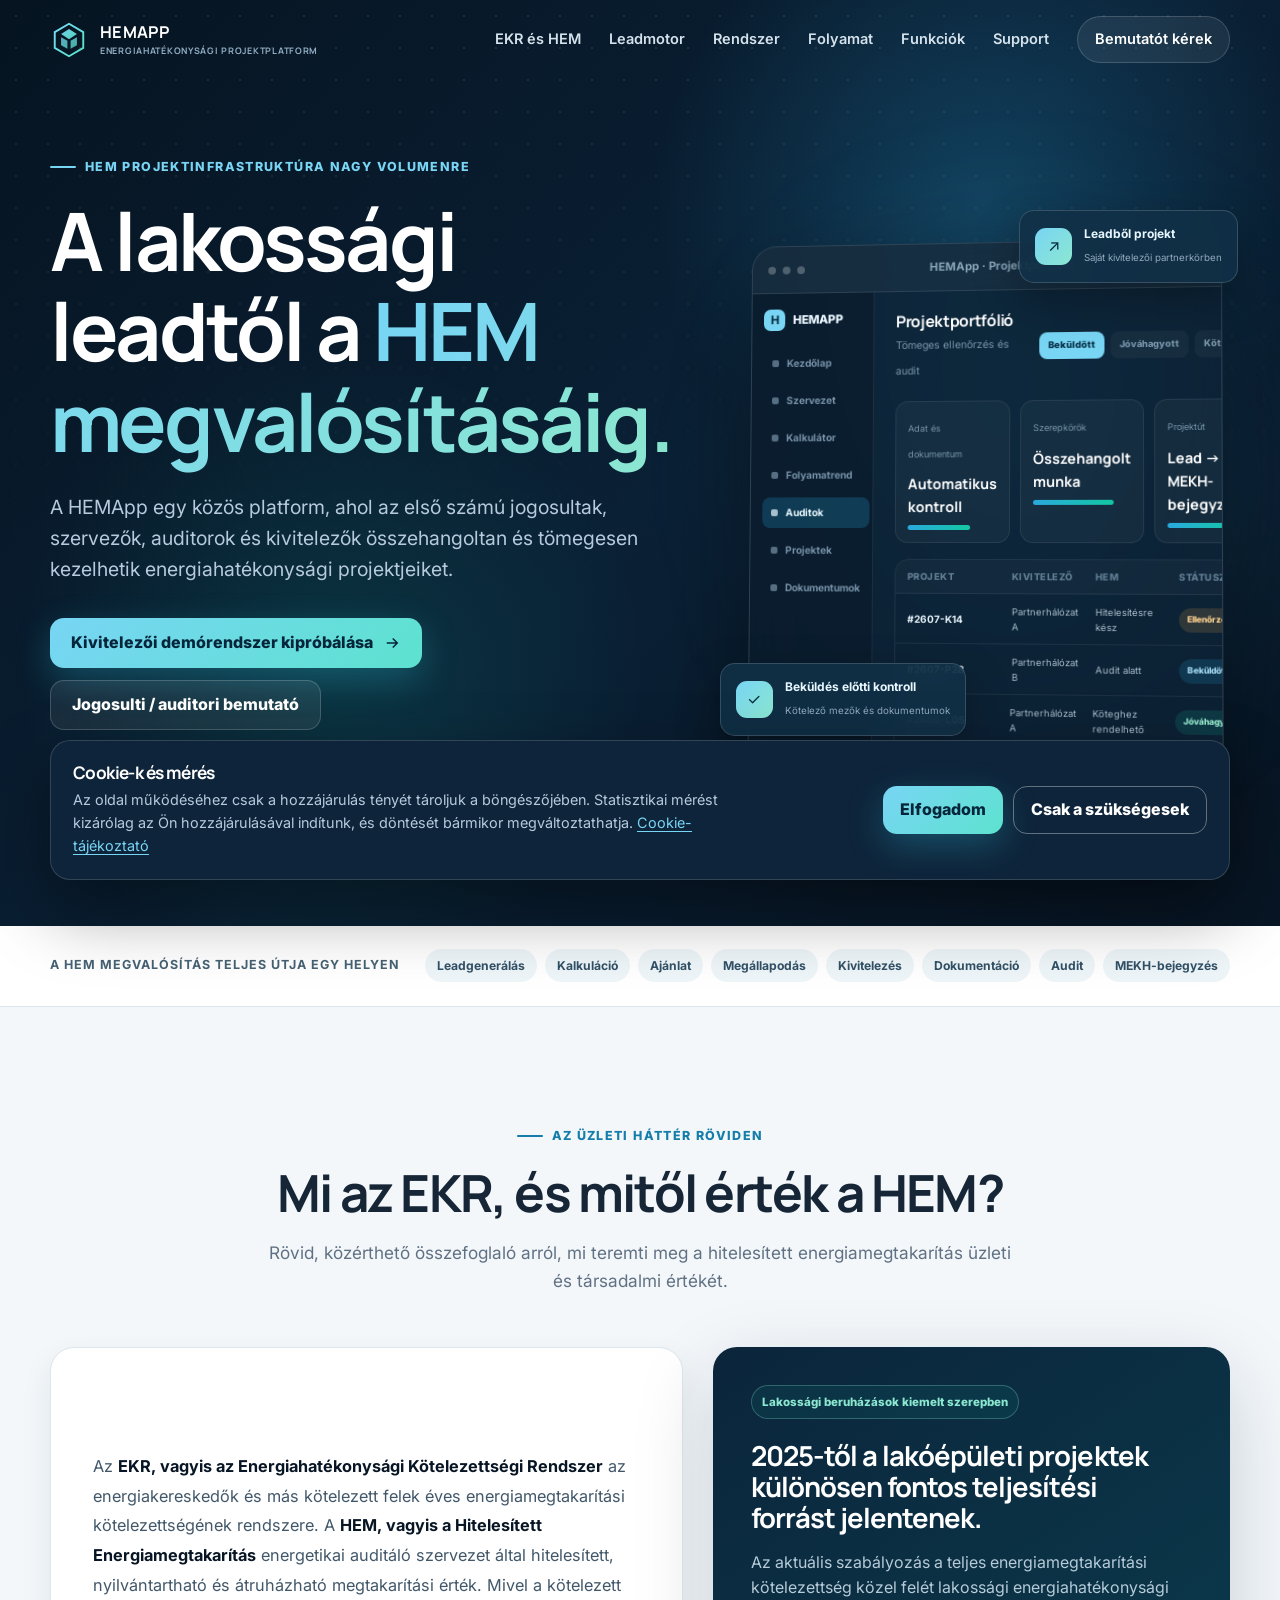
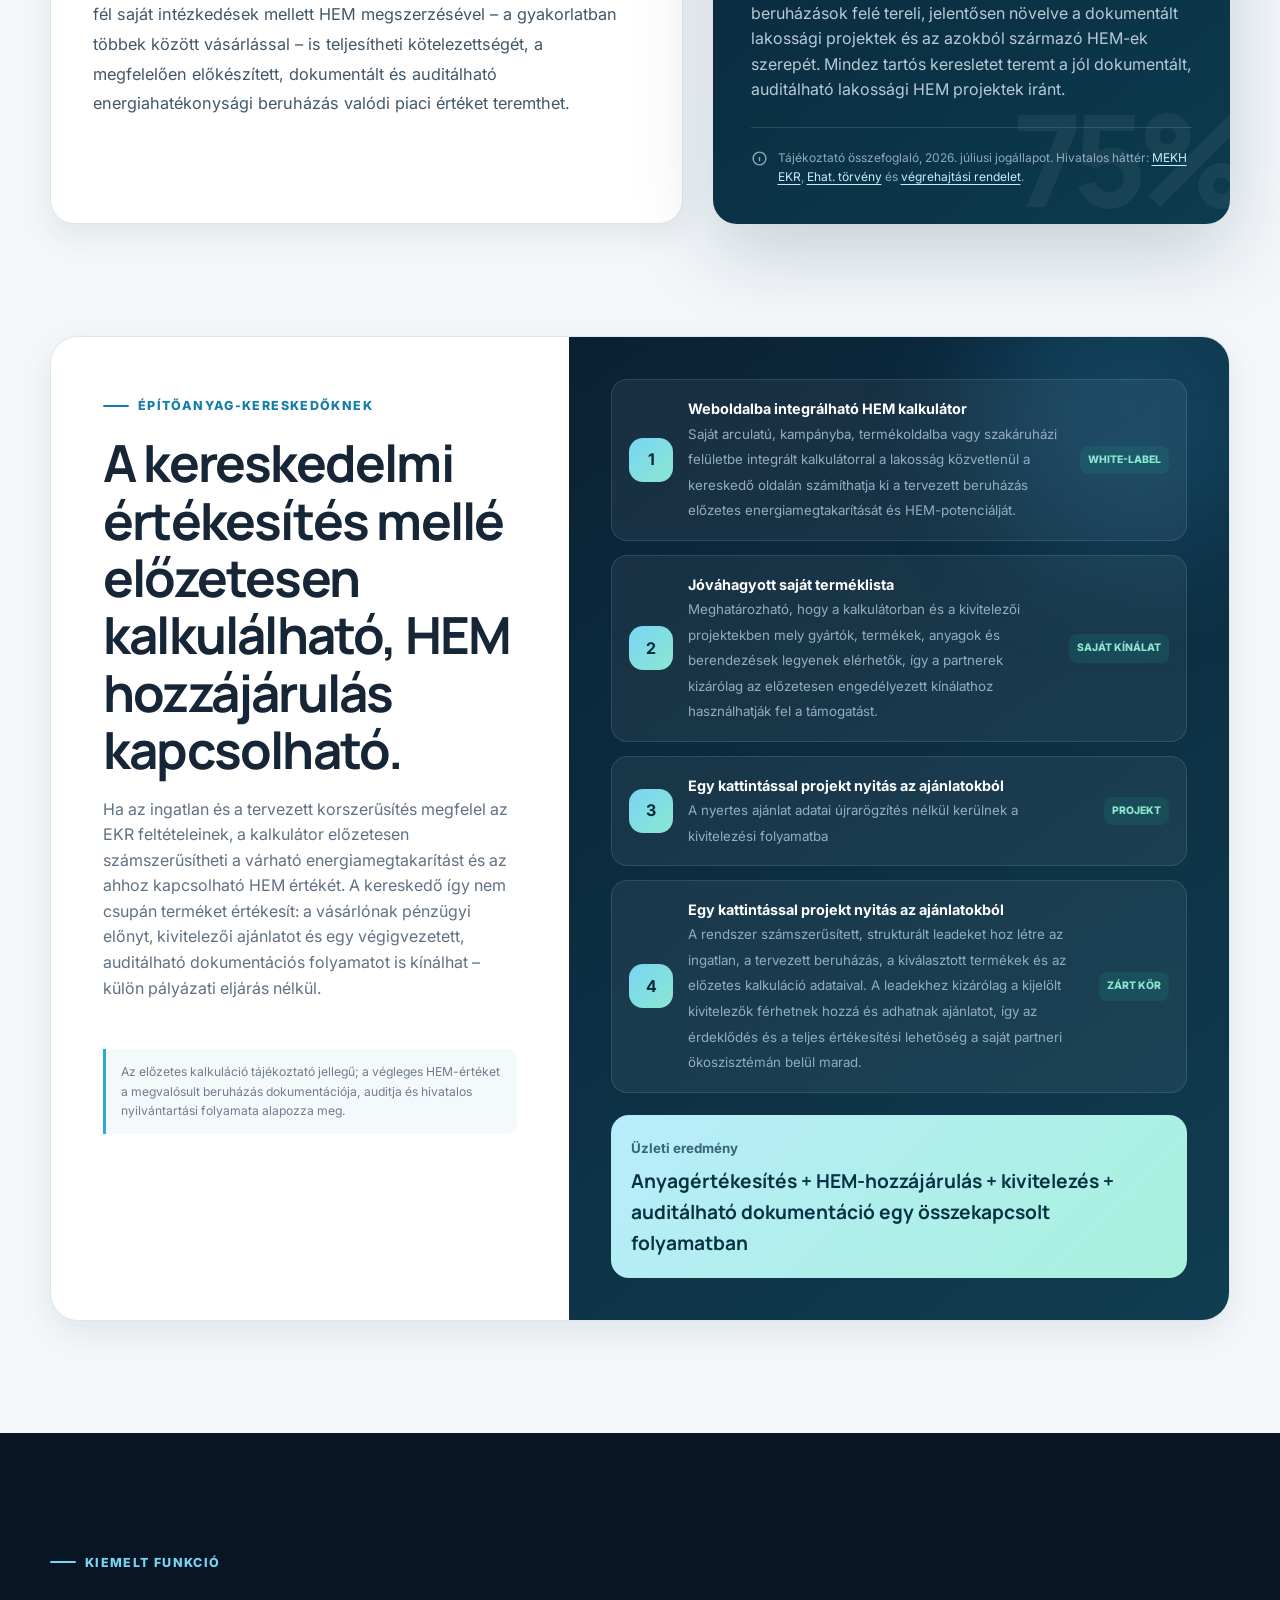
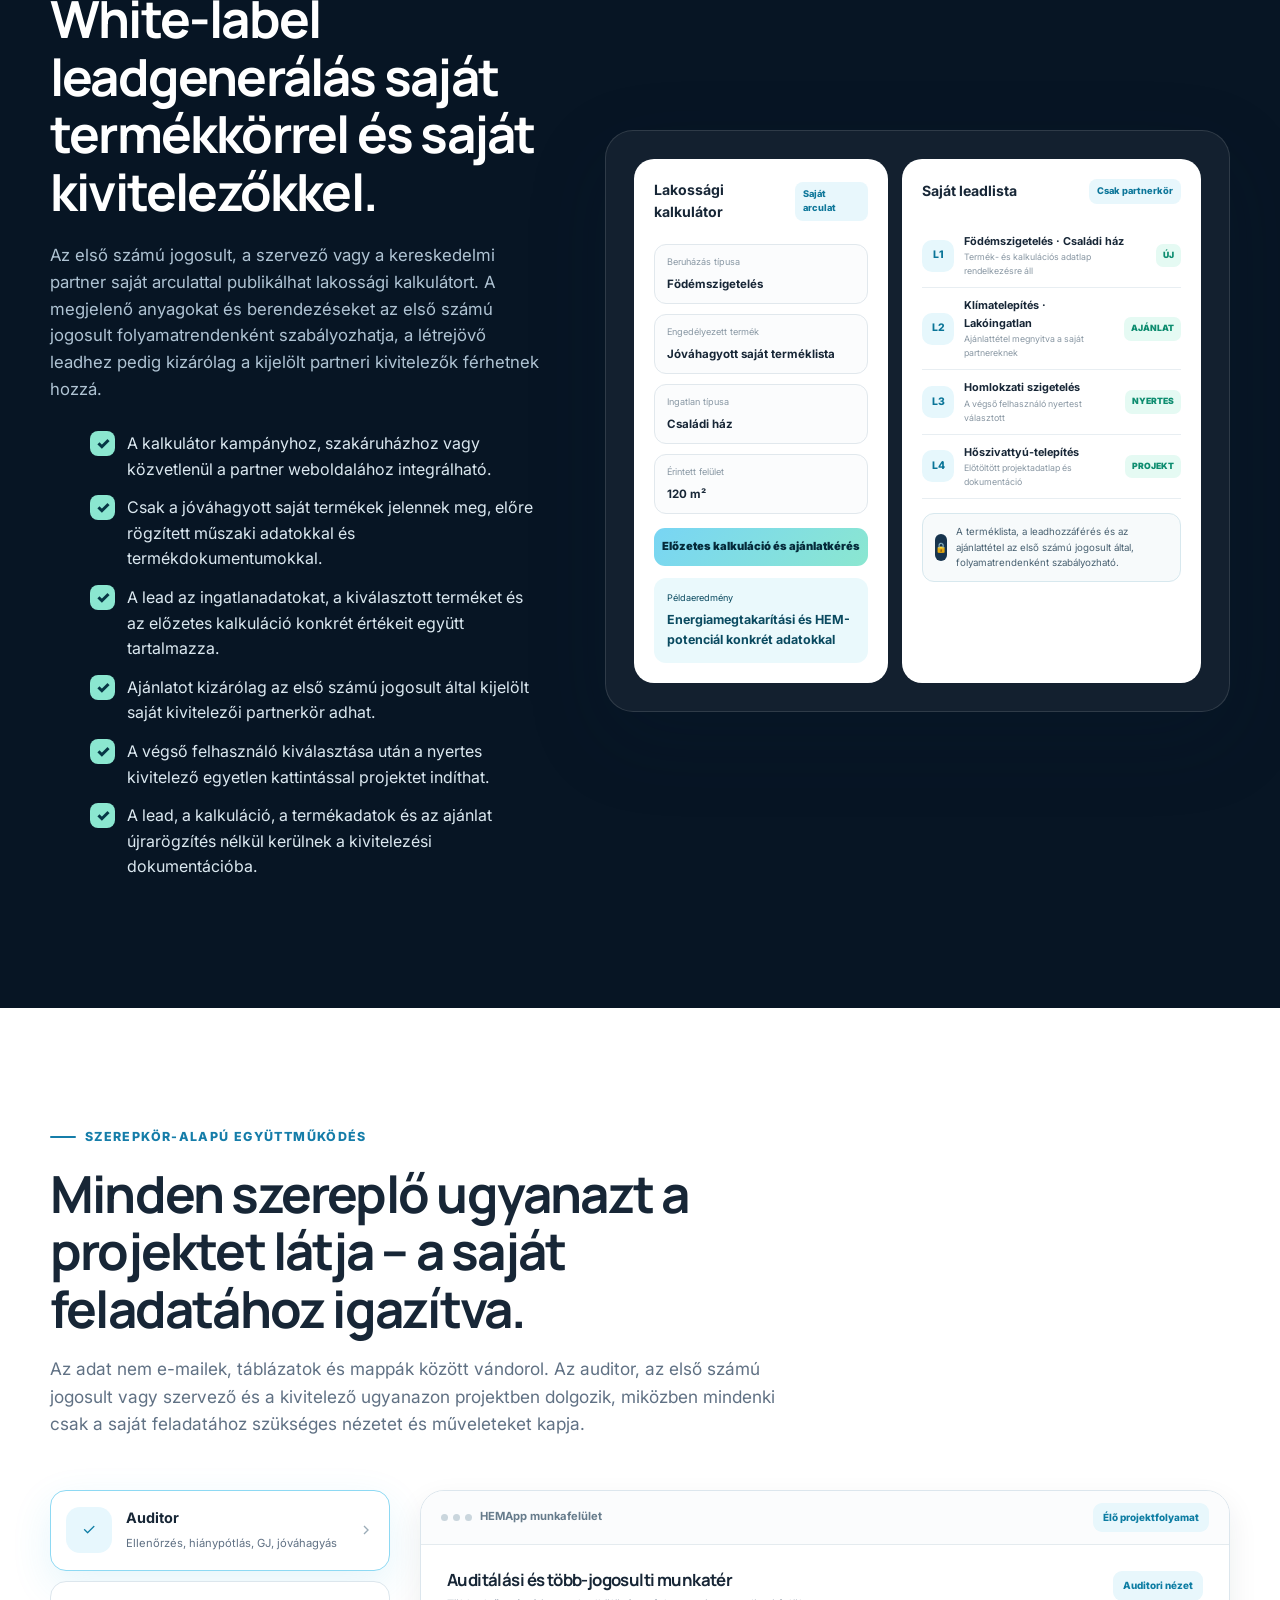
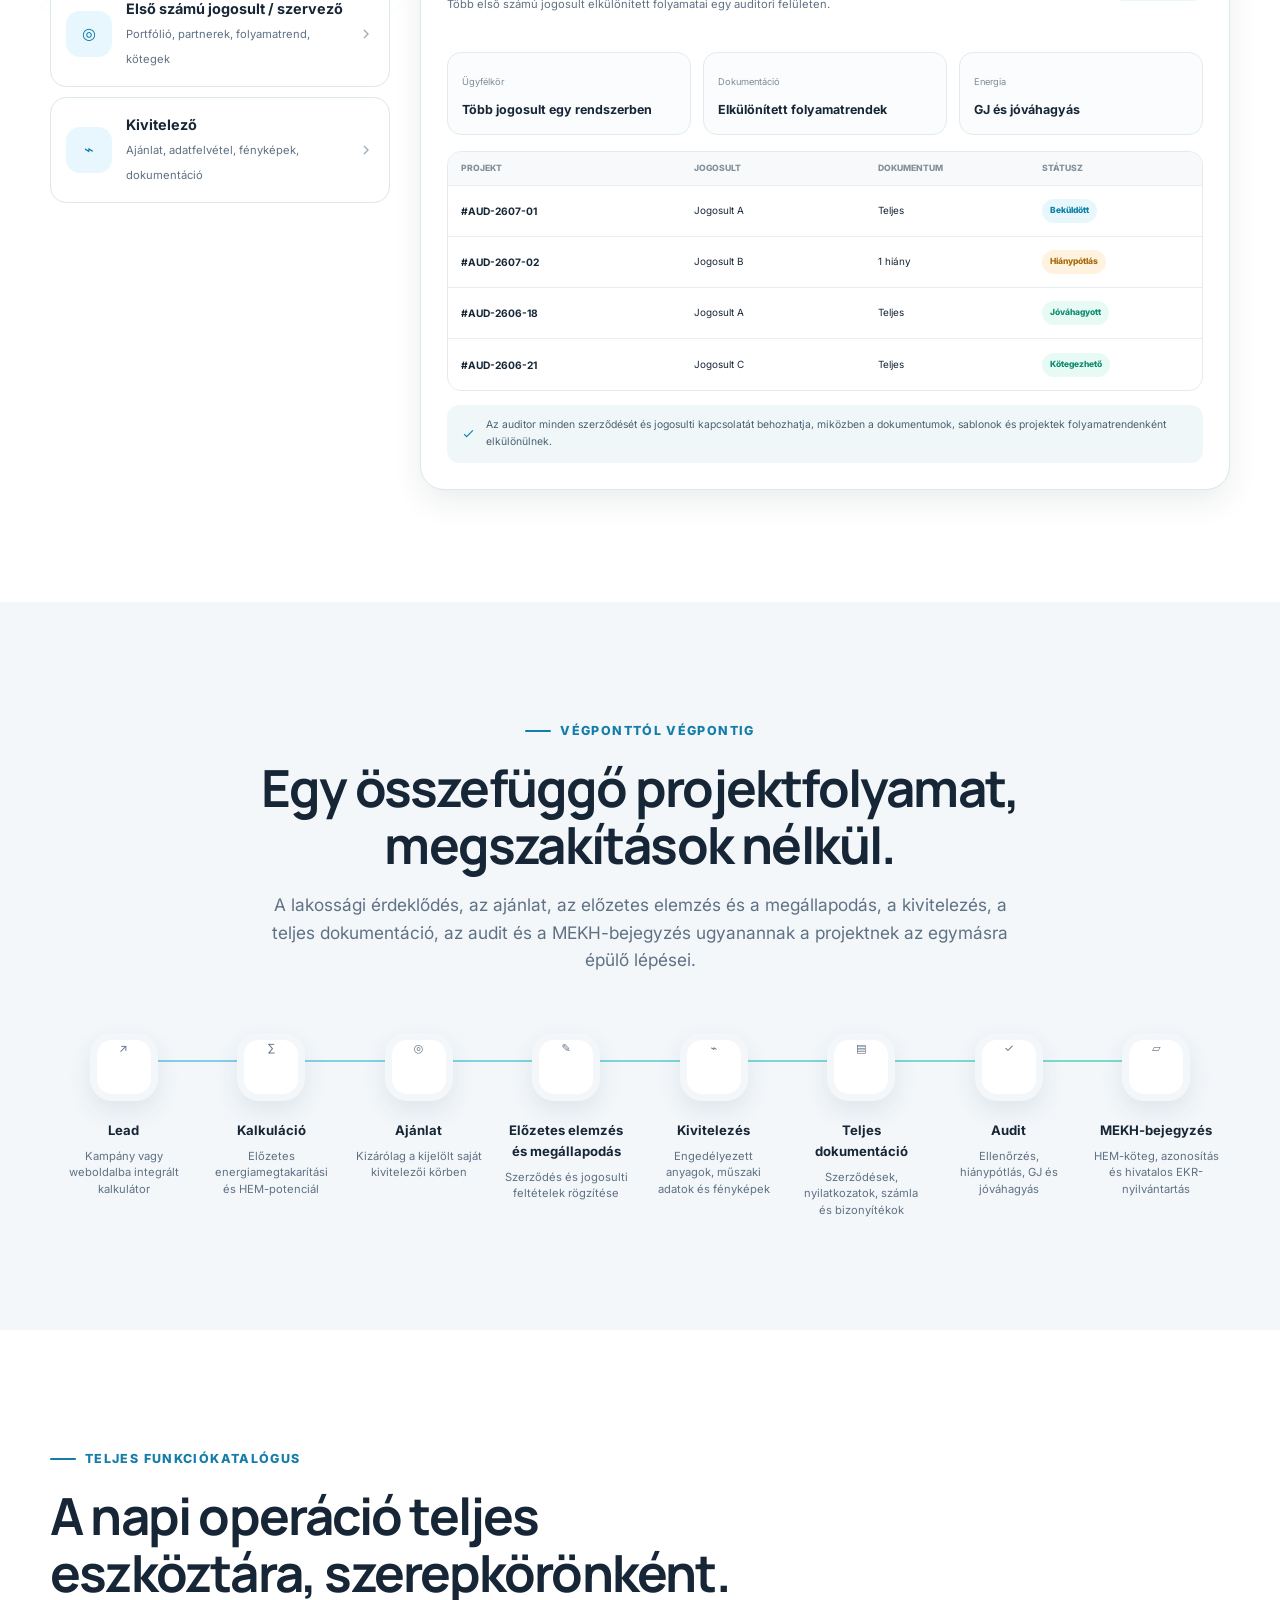
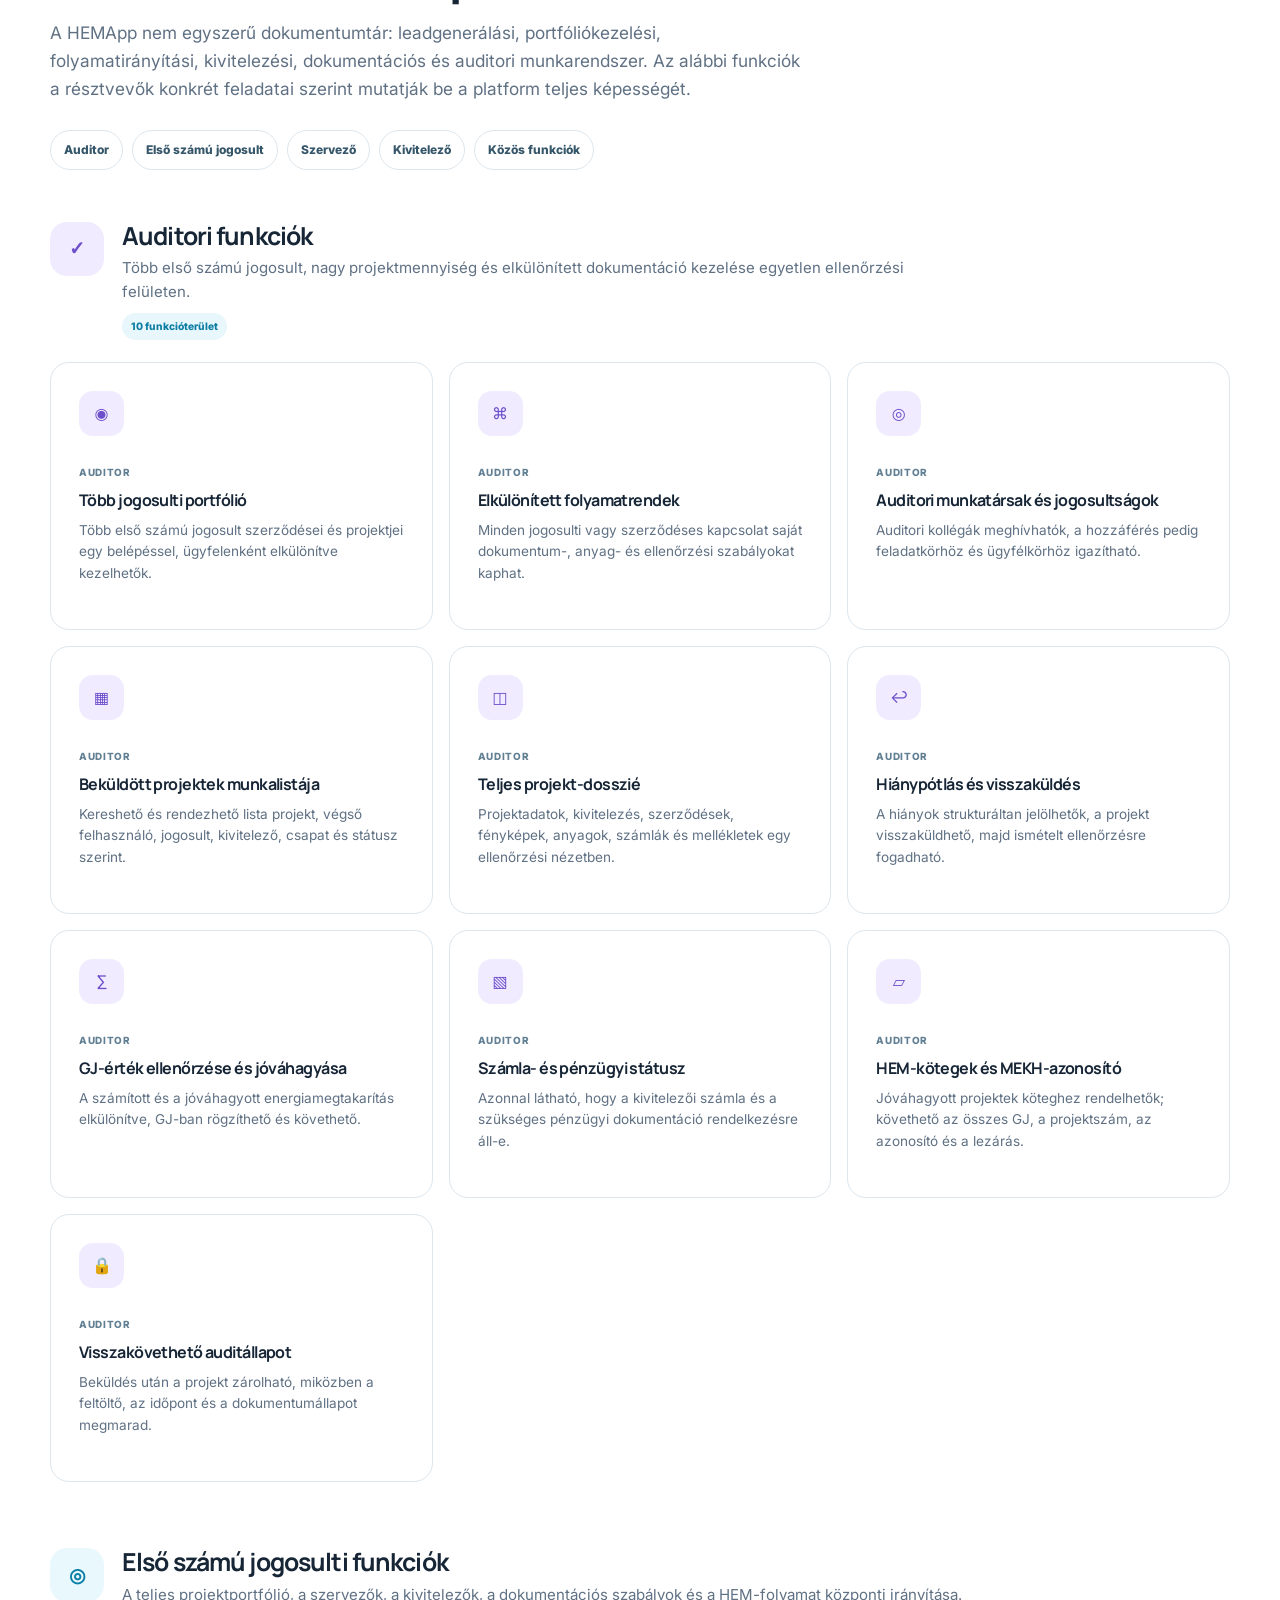
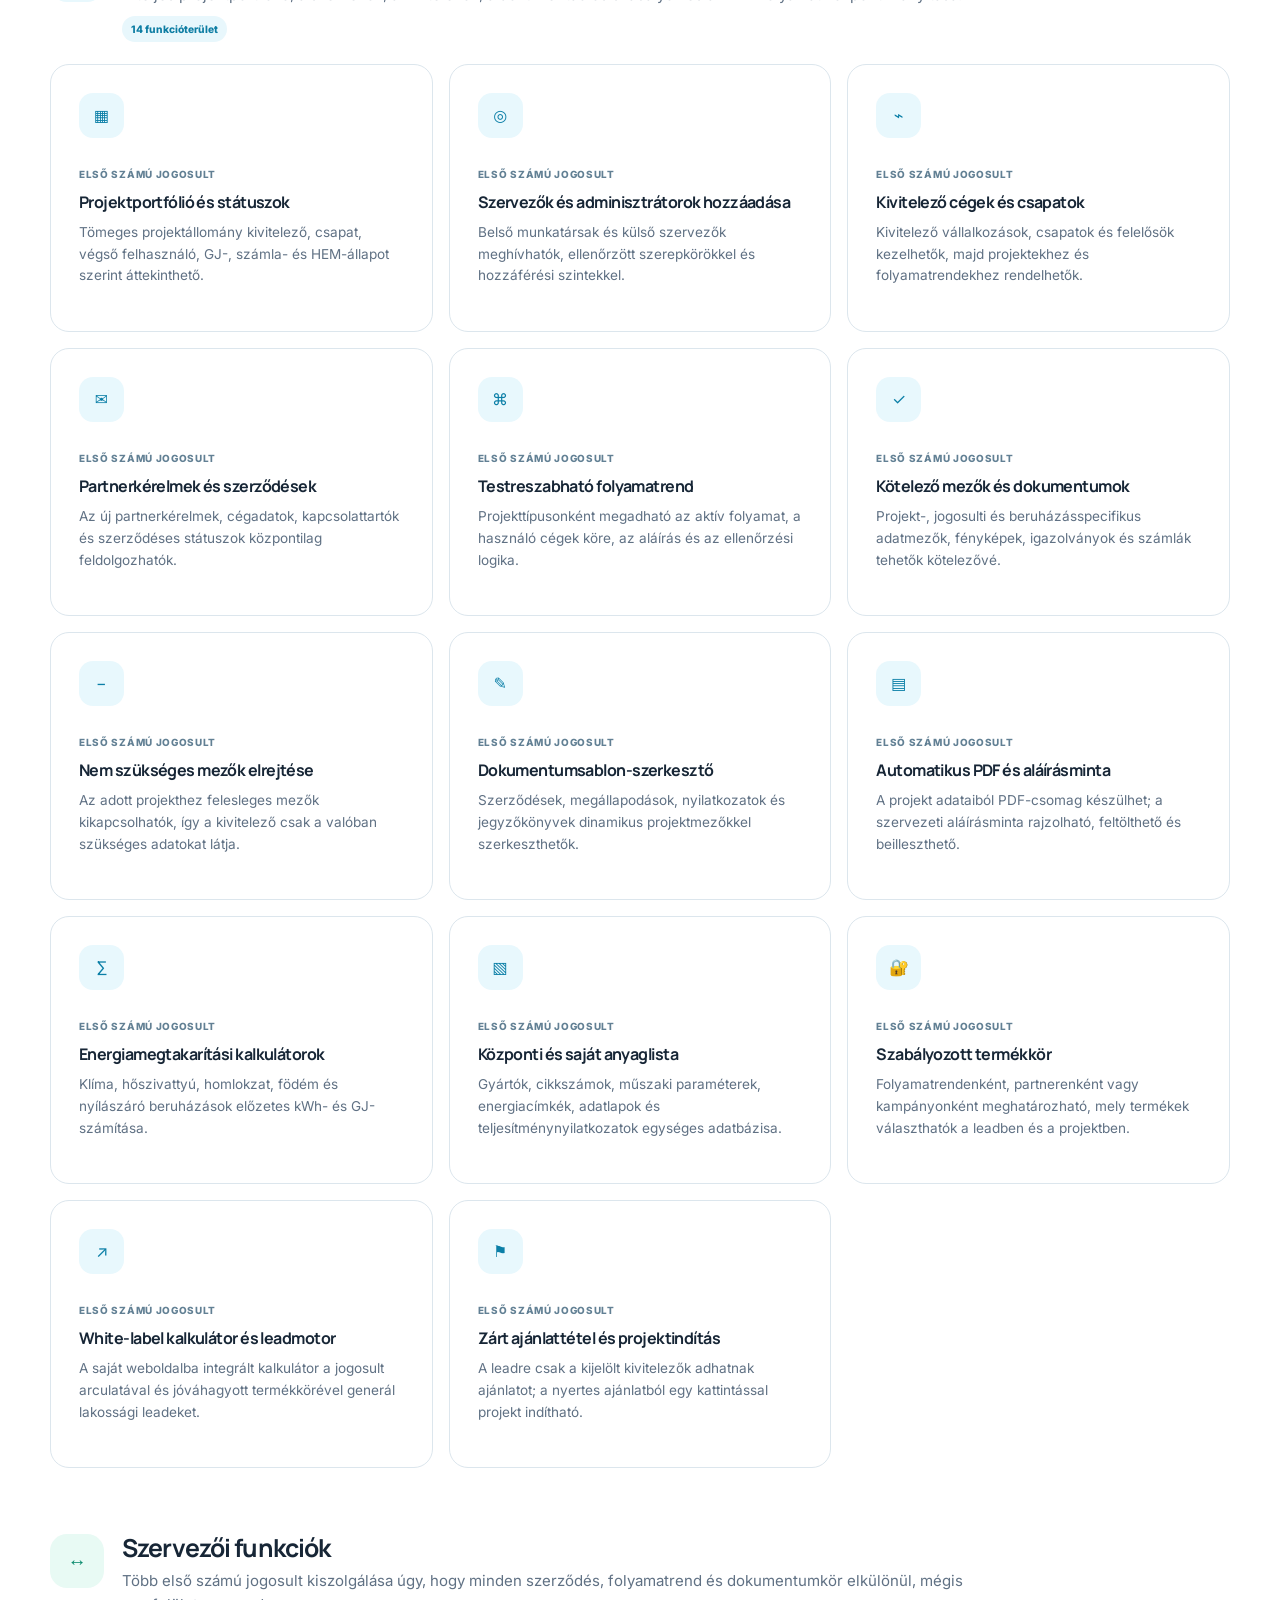
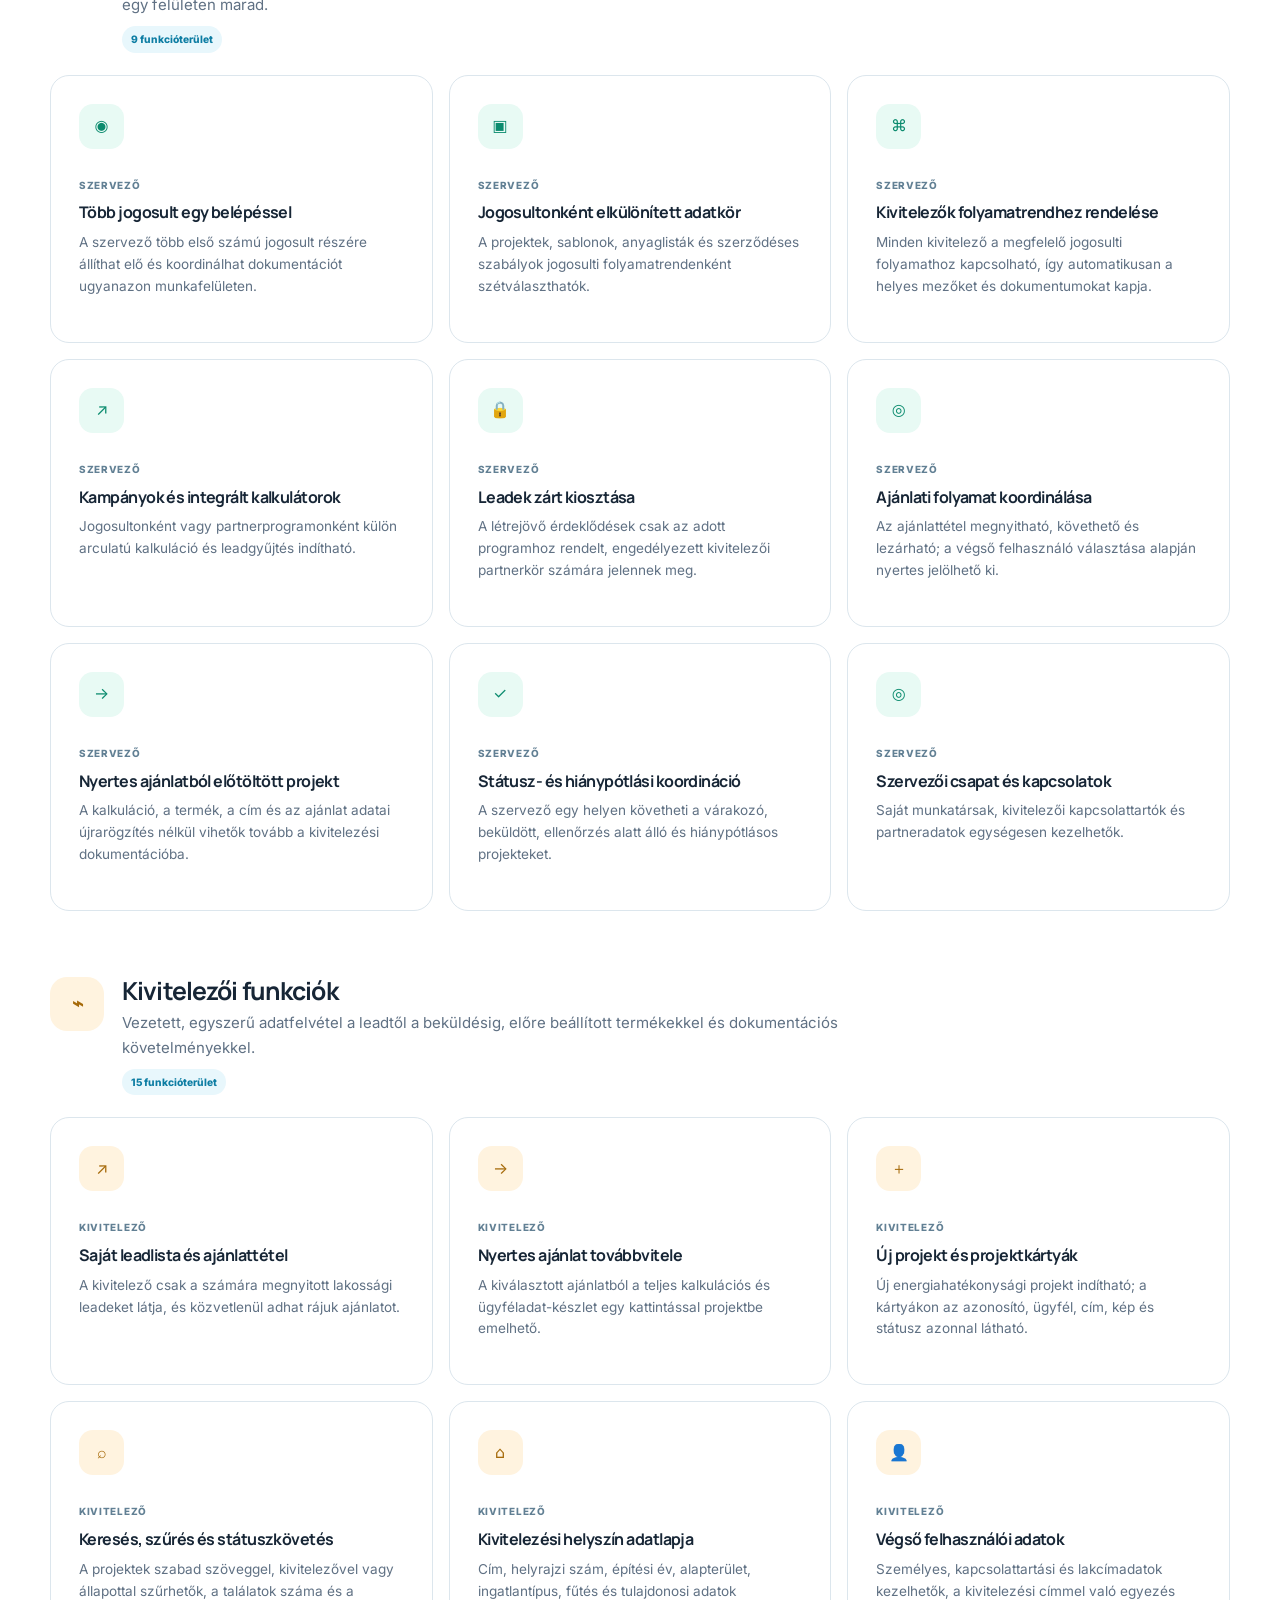
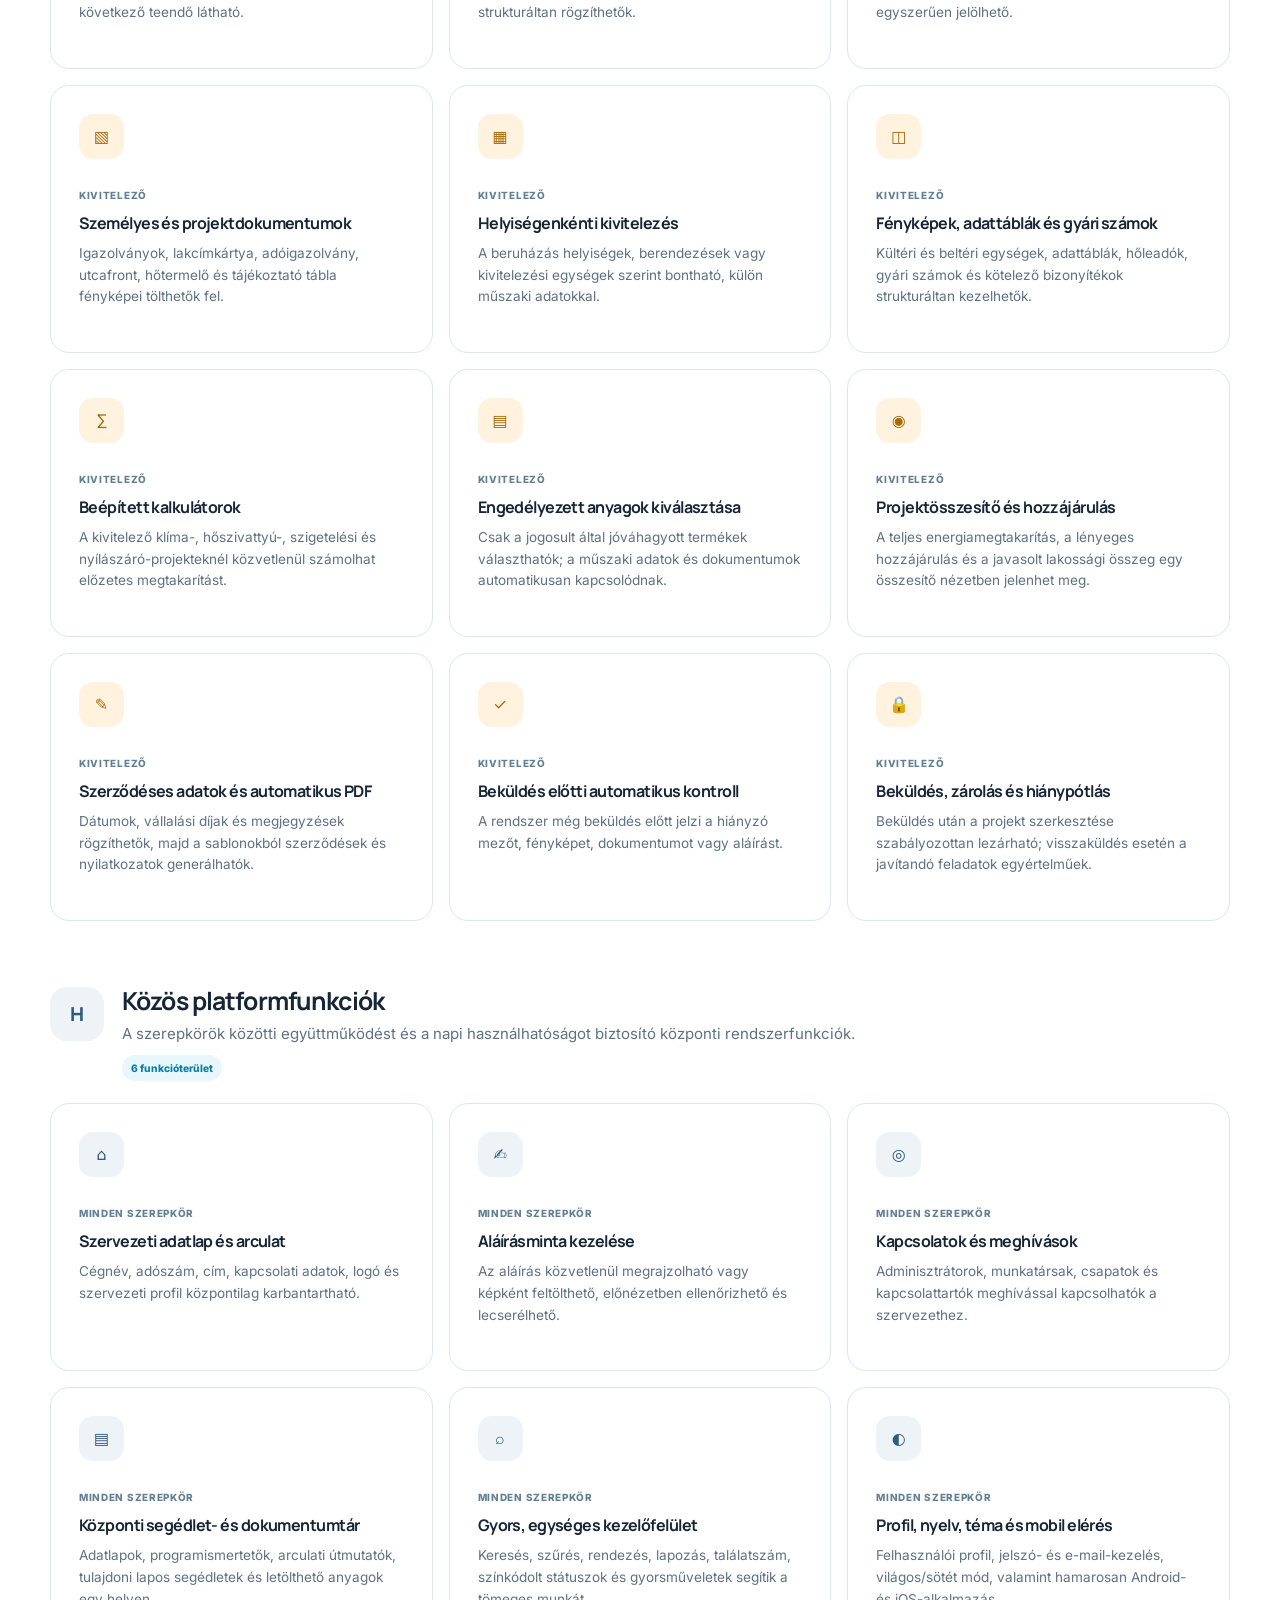
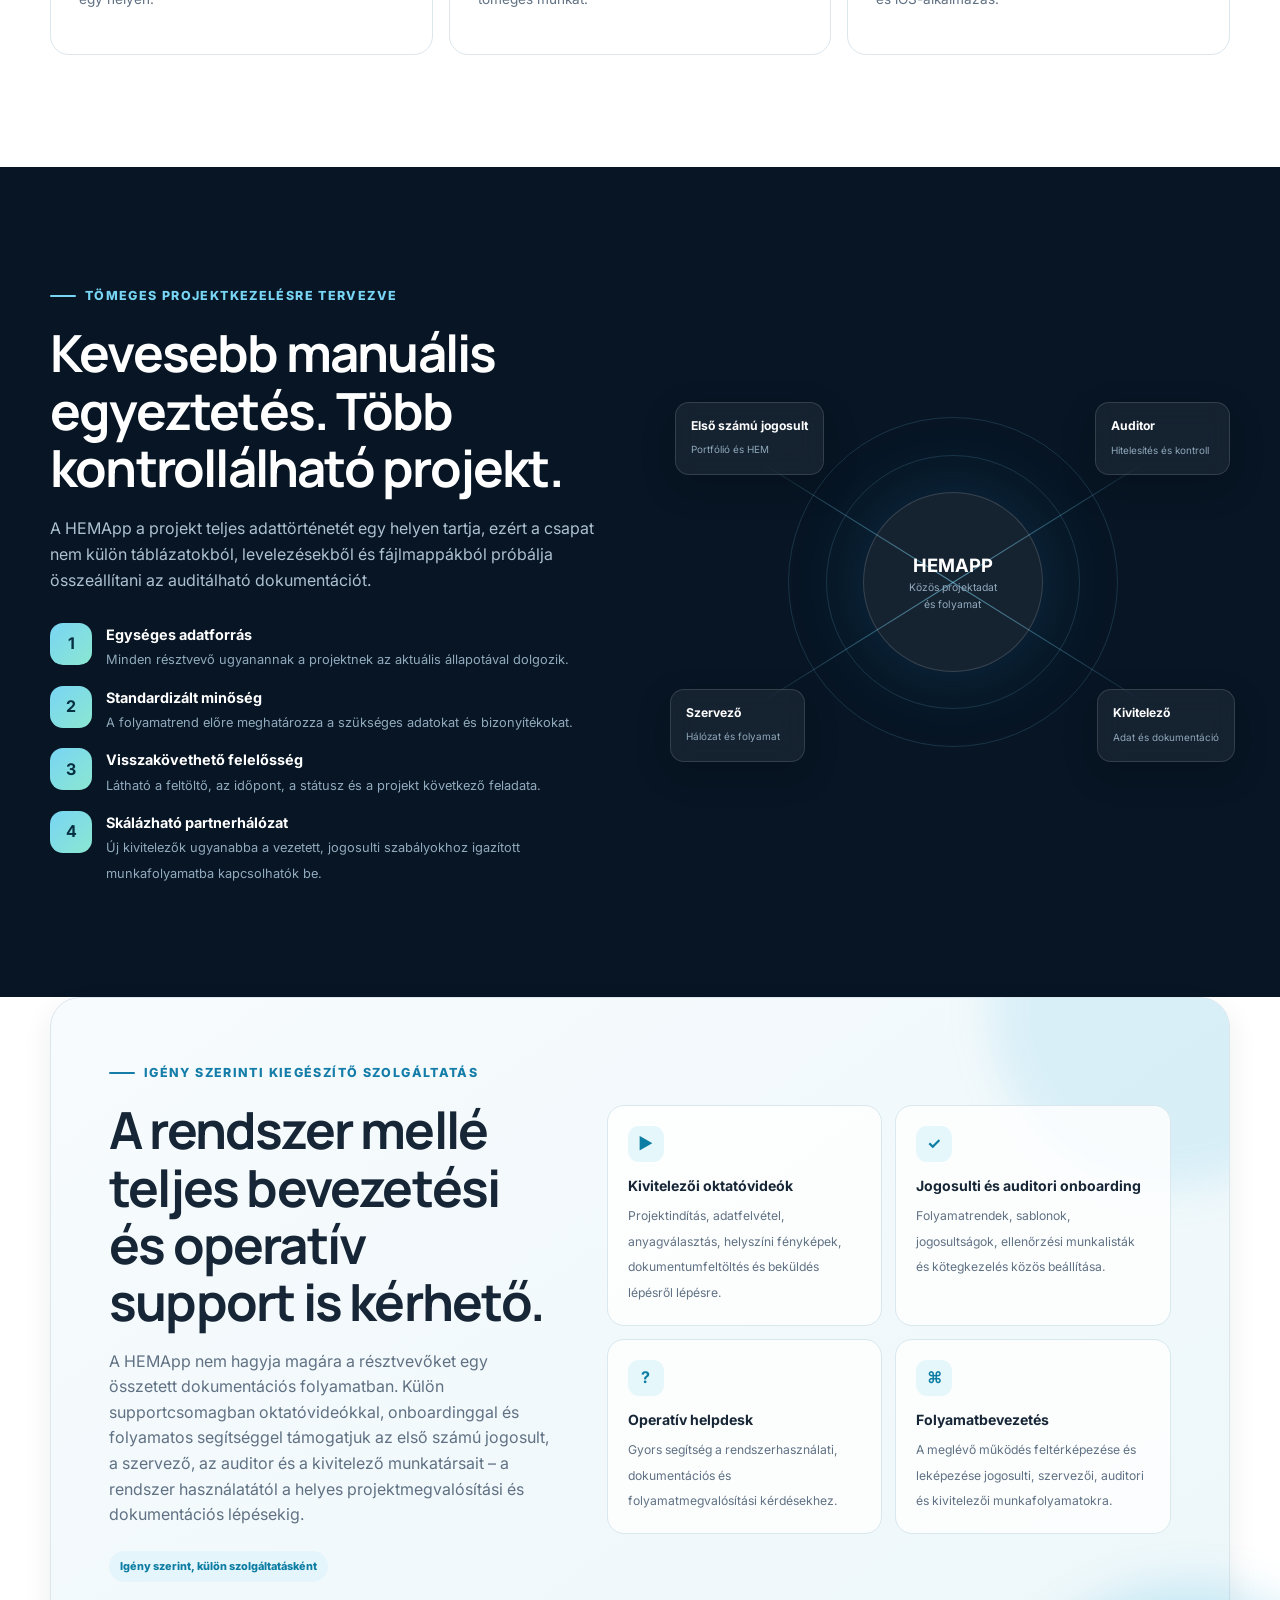
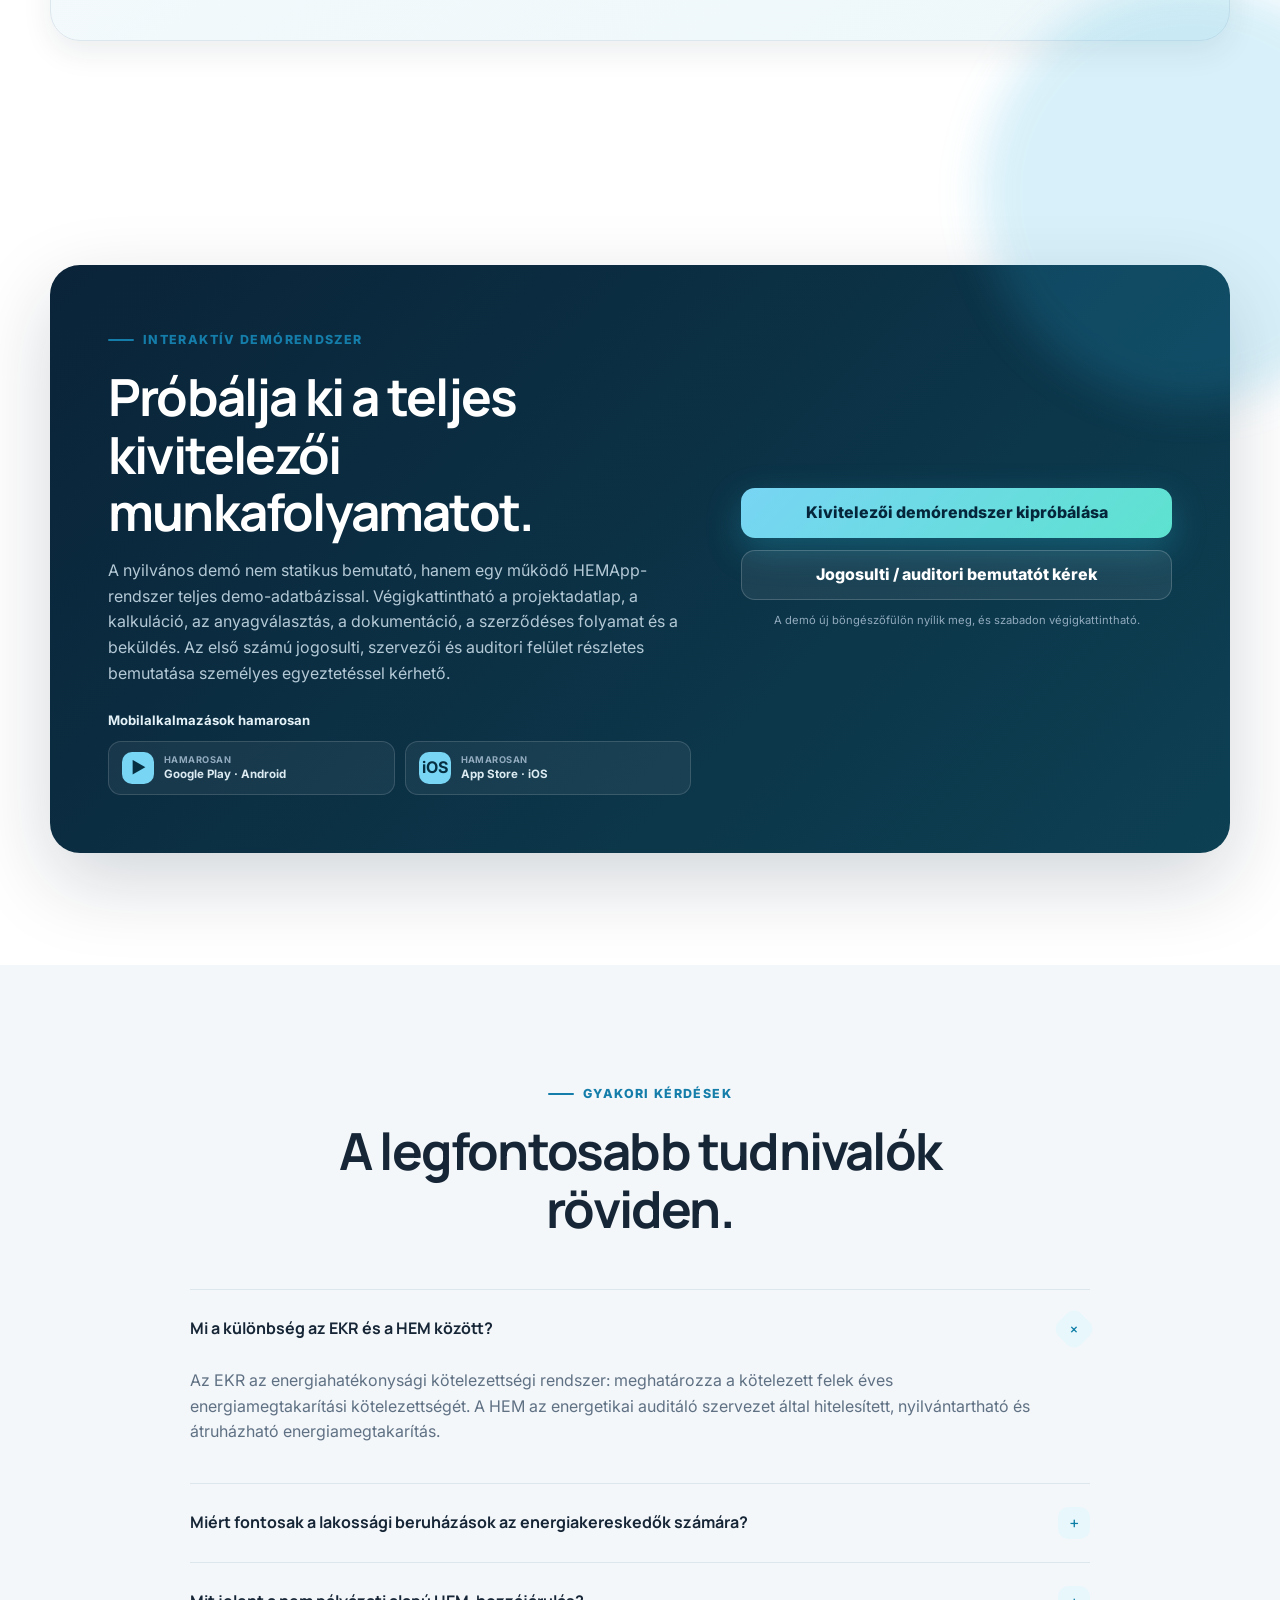
==== commit ac2598d4: "Add GDPR consent banner to landing page" ====
--- a/index.html
+++ b/index.html
@@ -448,6 +448,7 @@
     .form-group input:focus, .form-group select:focus, .form-group textarea:focus { border-color: var(--cyan-2); box-shadow: 0 0 0 3px rgba(120,213,244,.12); }
     .form-check { display: flex; gap: 9px; align-items: flex-start; margin: 16px 0; color: #98afbf; font-size: .68rem; }
     .form-check input { margin-top: 3px; accent-color: var(--cyan); }
+    .form-check a { color: var(--cyan-2); text-decoration: underline; text-underline-offset: 2px; }
     .form-status { min-height: 22px; margin-top: 12px; color: var(--teal-2); font-size: .74rem; }
 
     /* Footer */
@@ -458,9 +459,34 @@
     .footer-brand strong { color: #fff; font-family: Manrope; }
     .footer-brand span { display: block; font-size: .7rem; }
     .footer-links { display: flex; flex-wrap: wrap; justify-content: flex-end; gap: 18px; font-size: .75rem; }
-    .footer-links a:hover { color: #fff; }
+    .footer-links a:hover, .footer-links button:hover { color: #fff; }
+    .footer-links button { padding: 0; border: 0; color: inherit; background: none; cursor: pointer; }
     .footer-bottom { display: flex; justify-content: space-between; gap: 25px; padding-top: 20px; font-size: .66rem; }
     .footer-bottom p { margin: 0; max-width: 760px; }
+
+    /* Cookie consent */
+    .cookie { position: fixed; z-index: 1000; inset: auto 0 0; display: none; padding: 20px; }
+    .cookie[data-open="true"] { display: block; }
+    .cookie__box {
+      width: min(100%, var(--container));
+      margin-inline: auto;
+      padding: 22px;
+      display: grid;
+      grid-template-columns: minmax(0, 1fr) auto;
+      align-items: center;
+      gap: 24px;
+      color: #fff;
+      background: var(--ink-2);
+      border: 1px solid rgba(255,255,255,.15);
+      border-radius: 20px;
+      box-shadow: 0 30px 70px rgba(0,0,0,.4);
+    }
+    .cookie h2 { margin-bottom: 6px; font-size: 1.08rem; }
+    .cookie p { max-width: 75ch; margin: 0; color: #b7cadd; font-size: .9rem; }
+    .cookie p a { color: var(--cyan-2); text-decoration: underline; text-underline-offset: 3px; }
+    .cookie__actions { display: flex; flex-wrap: wrap; gap: 10px; }
+    .cookie__actions .btn { min-height: 44px; padding: 10px 17px; white-space: nowrap; }
+    .cookie__actions .btn-cookie-secondary { color: #fff; background: transparent; border: 1px solid rgba(255,255,255,.35); box-shadow: none; }
 
     /* Reveal */
     [data-reveal] { opacity: 0; transform: translateY(22px); transition: opacity .65s ease, transform .65s ease; }
@@ -537,6 +563,7 @@
       .form-grid, .contact-grid { grid-template-columns: 1fr; }
       .footer-top, .footer-bottom { grid-template-columns: 1fr; display: grid; }
       .footer-links { justify-content: flex-start; }
+      .cookie__box { grid-template-columns: 1fr; }
     }
 
     @media (prefers-reduced-motion: reduce) {
@@ -580,7 +607,7 @@
         <div class="hero-copy" data-reveal>
           <span class="eyebrow">HEM projektinfrastruktúra nagy volumenre</span>
           <h1>A lakossági leadtől a <span>HEM megvalósításáig.</span></h1>
-          <p class="hero-lead">Egy közös platform, ahol az első számú jogosultak, szervezők, auditorok és kivitelezők szerepkörüknek megfelelően, összehangoltan és tömegesen kezelhetik energiahatékonysági projektjeiket.</p>
+          <p class="hero-lead">A HEMApp egy közös platform, ahol az első számú jogosultak, szervezők, auditorok és kivitelezők összehangoltan és tömegesen kezelhetik energiahatékonysági projektjeiket.</p>
           <div class="hero-actions">
             <a class="btn btn-primary" href="https://hemapp.hu/" target="_blank" rel="noopener">
               Kivitelezői demórendszer kipróbálása
@@ -1000,7 +1027,7 @@
             <div class="form-group full"><label for="interest">Melyik terület érdekli?</label><select id="interest" name="interest" required><option value="">Válasszon…</option><option>Első számú jogosulti / szervezői rendszer</option><option>Auditori rendszer</option><option>Leadgenerálás és kivitelezői partnerkör</option><option>Építőanyag-kereskedői együttműködés</option><option>Bevezetés, oktatás és support</option><option>Teljes platform</option></select></div>
             <div class="form-group full"><label for="message">Rövid üzenet</label><textarea id="message" name="message" placeholder="Projektvolumen, szerepkör, partnerhálózat vagy a kívánt bemutató témája…"></textarea></div>
           </div>
-          <label class="form-check"><input type="checkbox" required><span>Hozzájárulok, hogy a megadott adataim alapján a HEMApp képviselője kapcsolatba lépjen velem. Az űrlap jelen változata e-mail-tervezetet készít.</span></label>
+          <label class="form-check"><input type="checkbox" name="privacyConsent" required><span>Hozzájárulok, hogy a megadott adataim alapján a HEMApp képviselője kapcsolatba lépjen velem. Elolvastam az <a href="/docs#adatkezeles" target="_blank" rel="noopener">adatkezelési tájékoztatót</a>. Az űrlap jelen változata e-mail-tervezetet készít.</span></label>
           <button class="btn btn-primary" type="submit">Bemutatót kérek</button>
           <div class="form-status" id="formStatus" role="status" aria-live="polite"></div>
         </form>
@@ -1015,7 +1042,7 @@
           <svg class="brand-mark" viewBox="0 0 48 48" aria-hidden="true"><defs><linearGradient id="lf" x1="0" y1="0" x2="1" y2="1"><stop stop-color="#7adbf7"/><stop offset="1" stop-color="#55e2c8"/></linearGradient></defs><path d="M24 3.5 42 14v20L24 44.5 6 34V14Z" fill="none" stroke="url(#lf)" stroke-width="2.4"/><path d="M14 16.5 24 10l10 6.5-10 6.4Z" fill="url(#lf)"/><path d="M14 20.4 22 25v10.2l-8-4.6Zm20 0-8 4.6v10.2l8-4.6Z" fill="url(#lf)" opacity=".76"/></svg>
           <div><strong>HEMAPP</strong><span>HEM projektmenedzsment és együttműködési platform</span></div>
         </div>
-        <div class="footer-links"><a href="#ekr-hem">EKR és HEM</a><a href="#leadmotor">Leadmotor</a><a href="#platform">Rendszer</a><a href="#support">Support</a><a href="#gyik">GYIK</a><a href="#kapcsolat">Kapcsolat</a></div>
+        <div class="footer-links"><a href="#ekr-hem">EKR és HEM</a><a href="#leadmotor">Leadmotor</a><a href="#platform">Rendszer</a><a href="#support">Support</a><a href="#gyik">GYIK</a><a href="#kapcsolat">Kapcsolat</a><a href="/docs#adatkezeles">Adatkezelés</a><a href="/docs#cookie">Cookie-tájékoztató</a><button type="button" data-cookie-reopen>Cookie-beállítások</button></div>
       </div>
       <div class="footer-bottom">
         <p>© <span id="year"></span> HEMApp. Minden jog fenntartva.</p>
@@ -1023,6 +1050,31 @@
       </div>
     </div>
   </footer>
+
+  <div
+    class="cookie"
+    id="cookie-banner"
+    role="dialog"
+    aria-modal="false"
+    aria-labelledby="cookie-title"
+    aria-describedby="cookie-desc"
+  >
+    <div class="cookie__box">
+      <div>
+        <h2 id="cookie-title">Cookie-k és mérés</h2>
+        <p id="cookie-desc">
+          Az oldal működéséhez csak a hozzájárulás tényét tároljuk a böngészőjében.
+          Statisztikai mérést kizárólag az Ön hozzájárulásával indítunk, és döntését
+          bármikor megváltoztathatja.
+          <a href="/docs#cookie">Cookie-tájékoztató</a>
+        </p>
+      </div>
+      <div class="cookie__actions">
+        <button class="btn btn-primary" type="button" data-consent="granted">Elfogadom</button>
+        <button class="btn btn-cookie-secondary" type="button" data-consent="denied">Csak a szükségesek</button>
+      </div>
+    </div>
+  </div>
 
   <script type="application/ld+json">
 {
@@ -1196,5 +1248,6 @@
       window.location.href = `mailto:${SITE_CONFIG.contactEmail}?subject=${subject}&body=${body}`;
     });
   </script>
+  <script src="/site.js" defer></script>
 </body>
 </html>
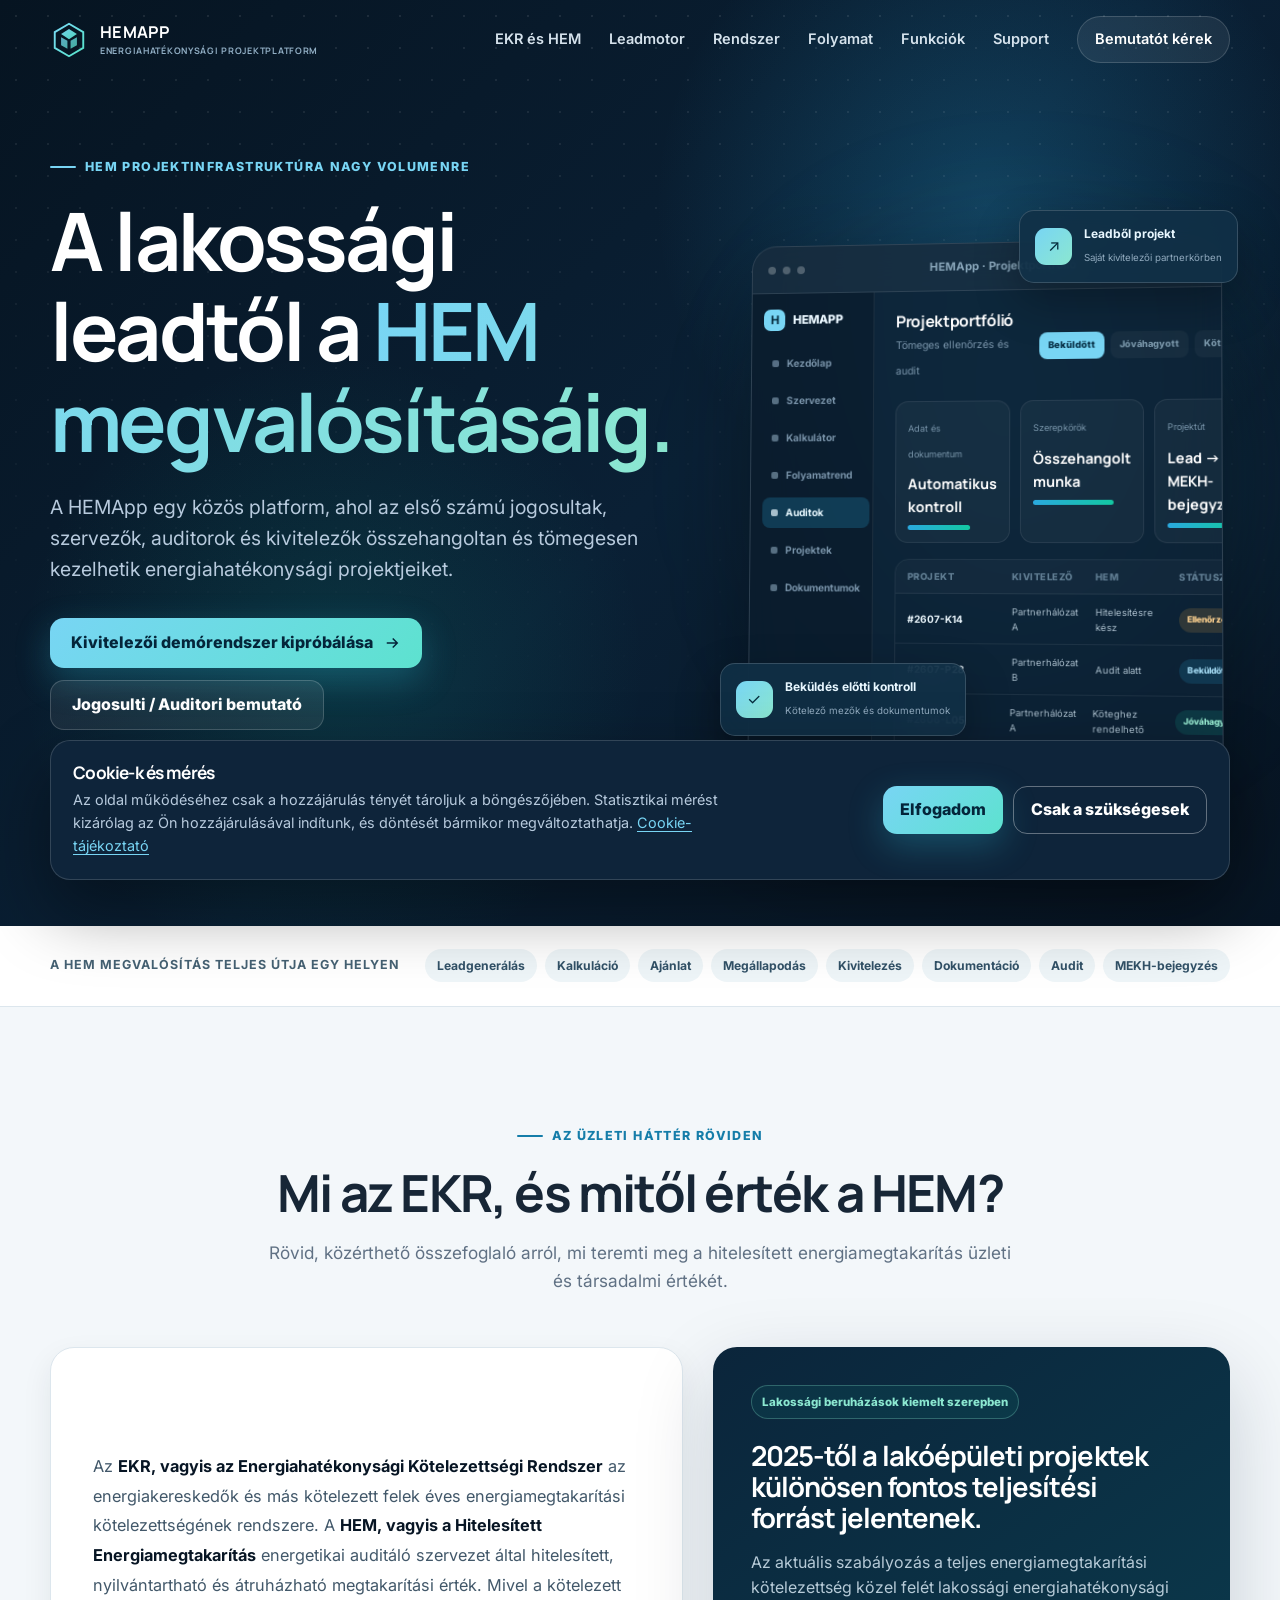
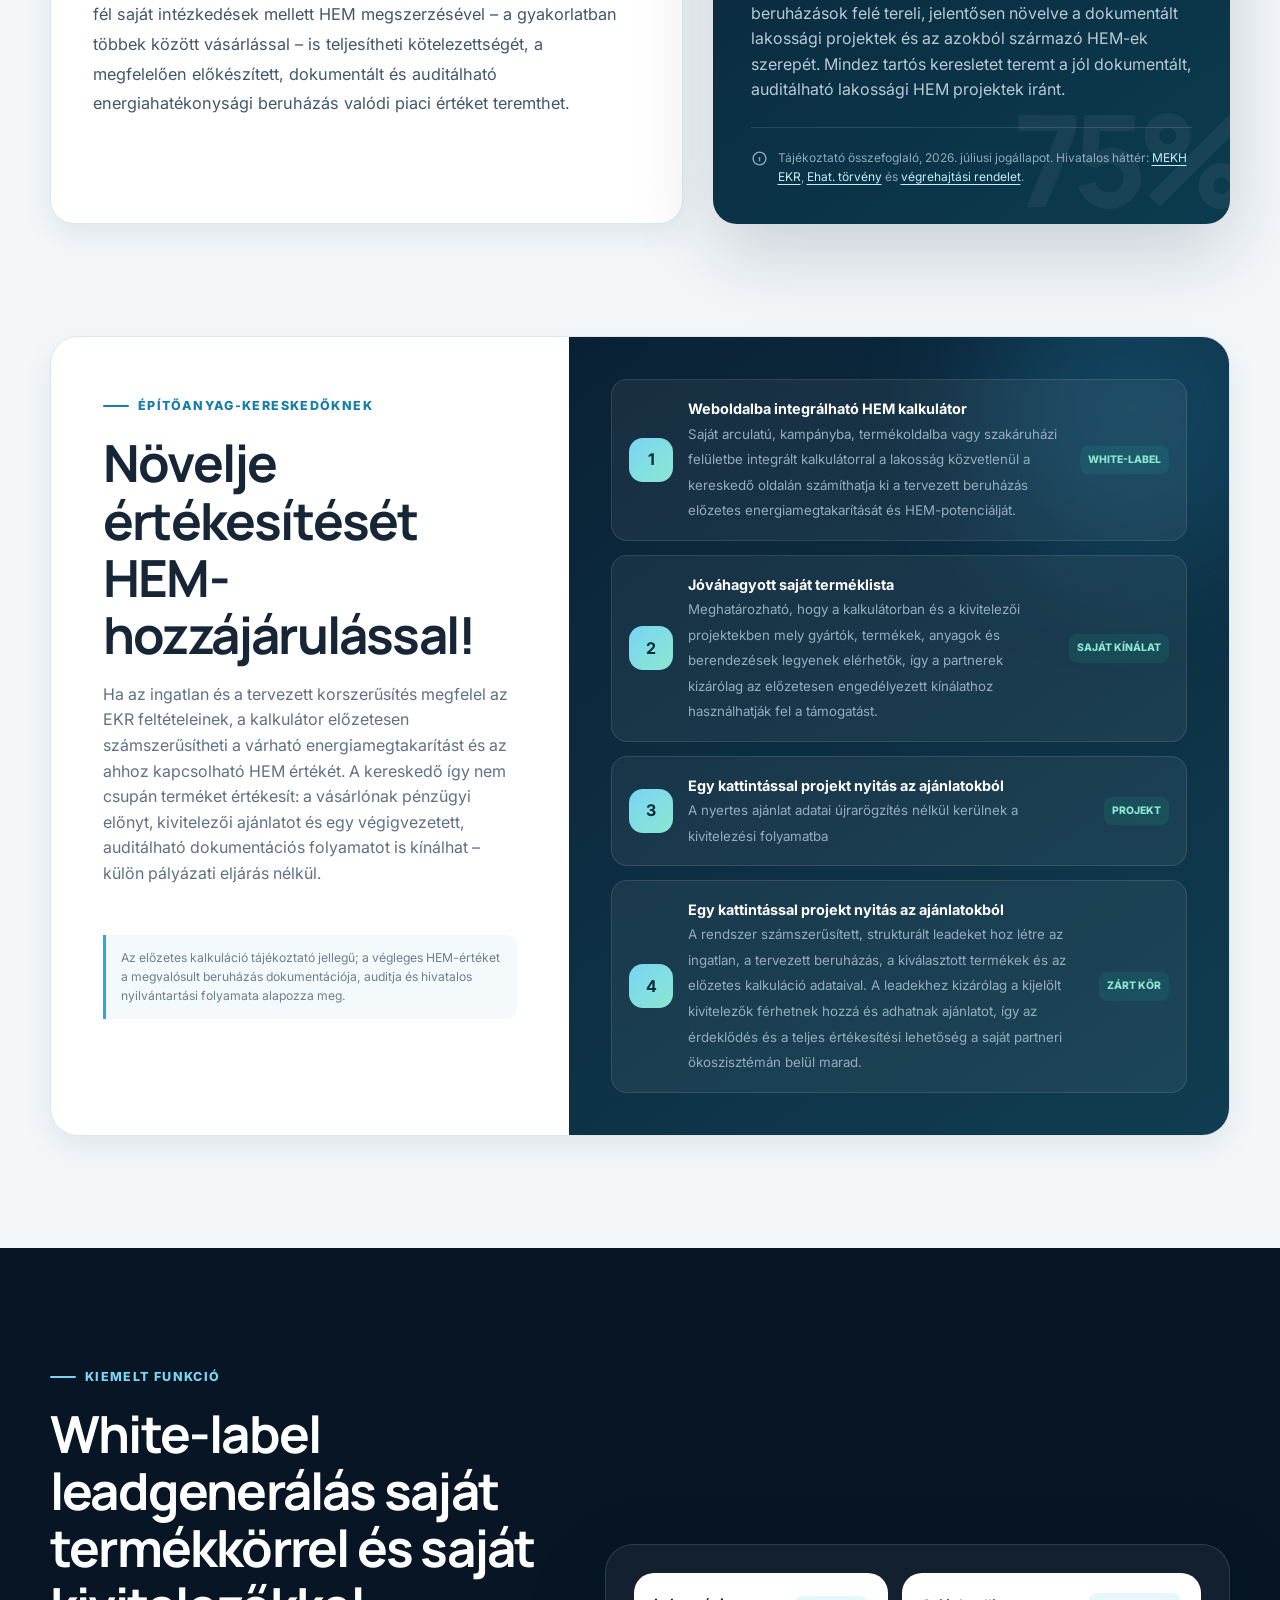
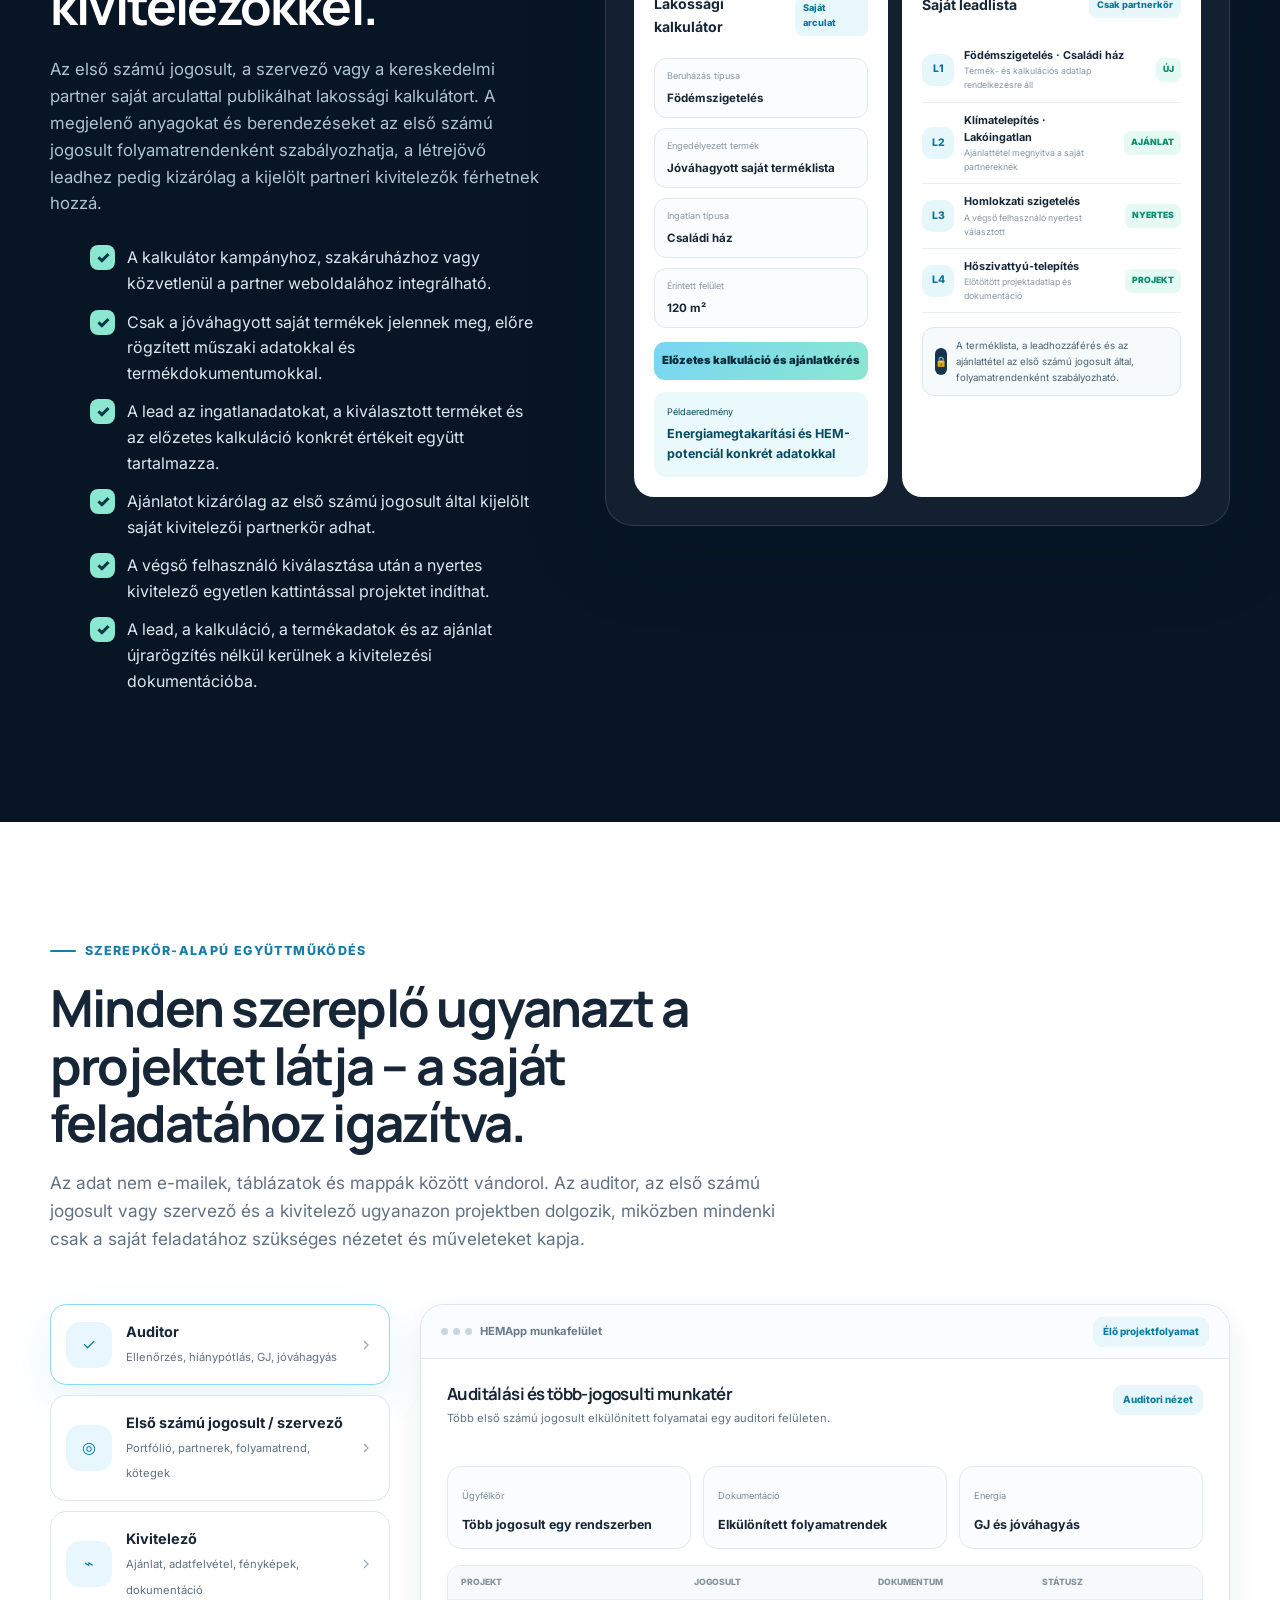
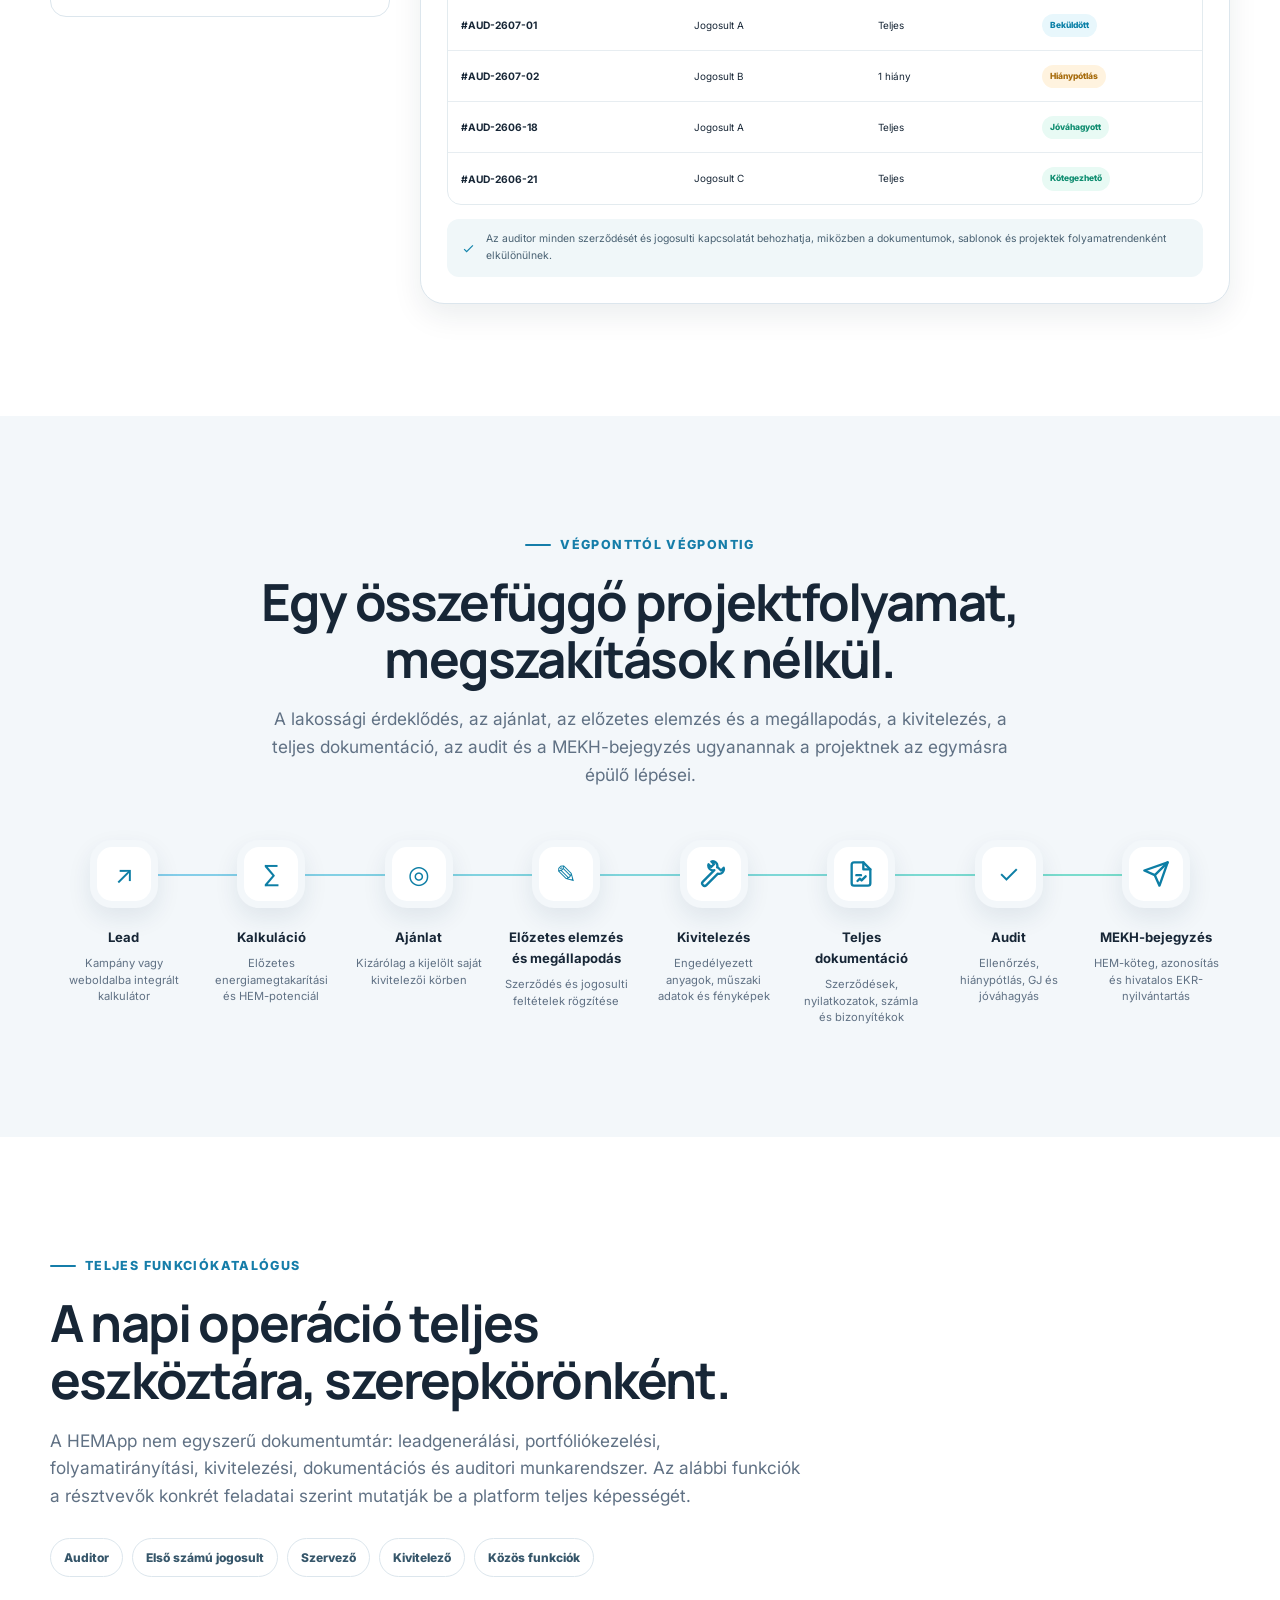
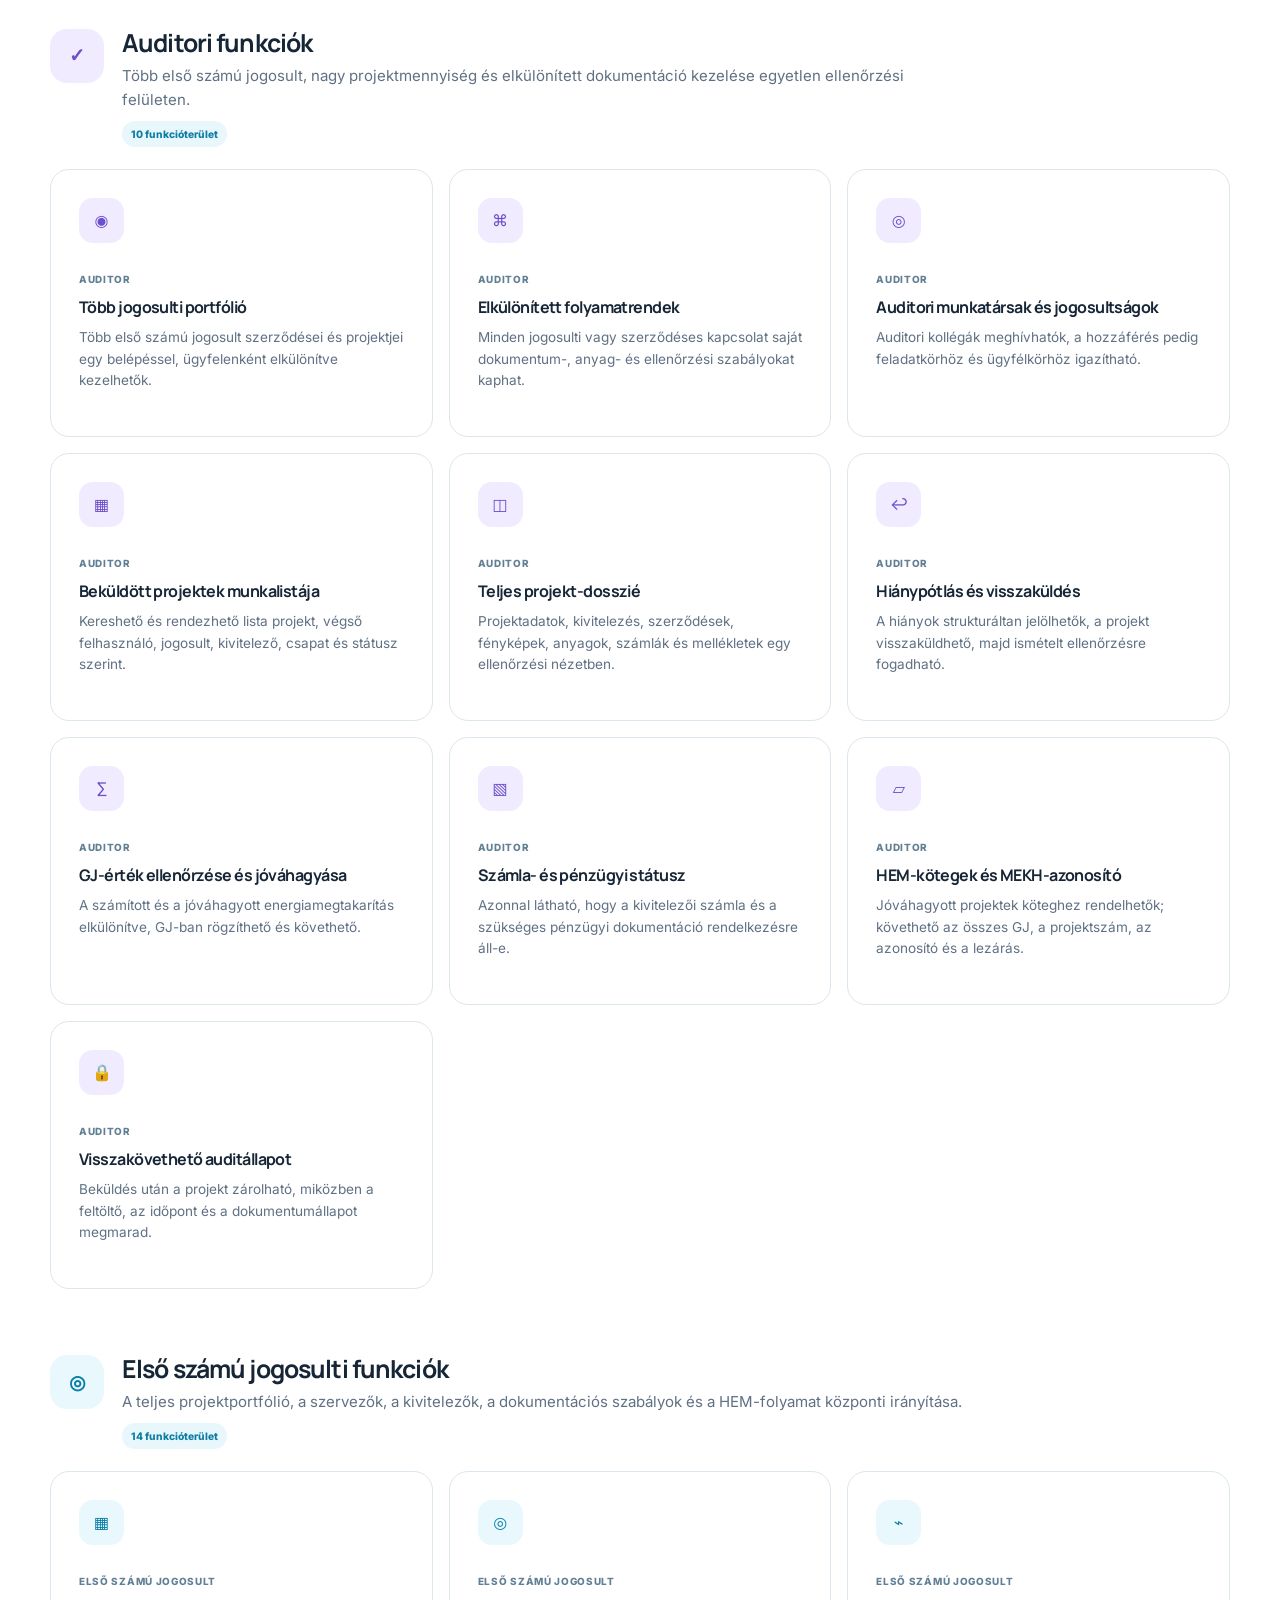
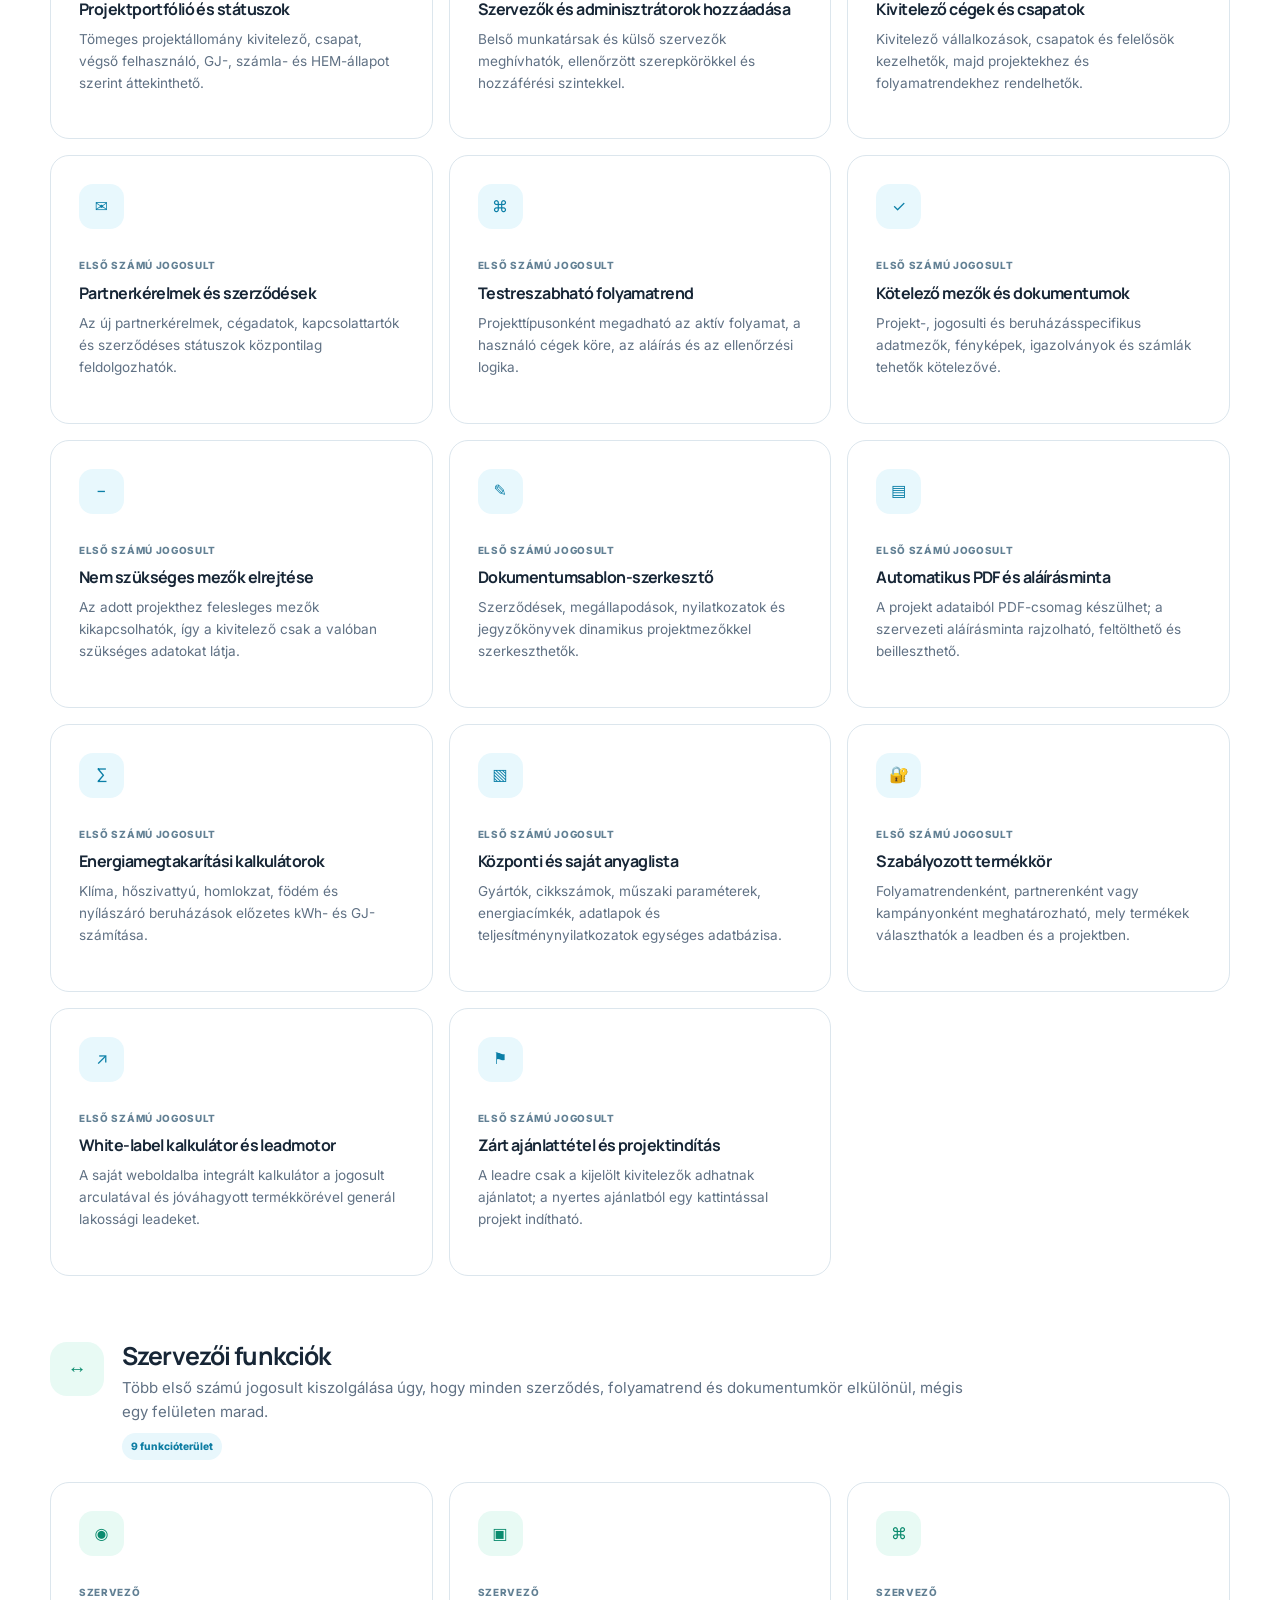
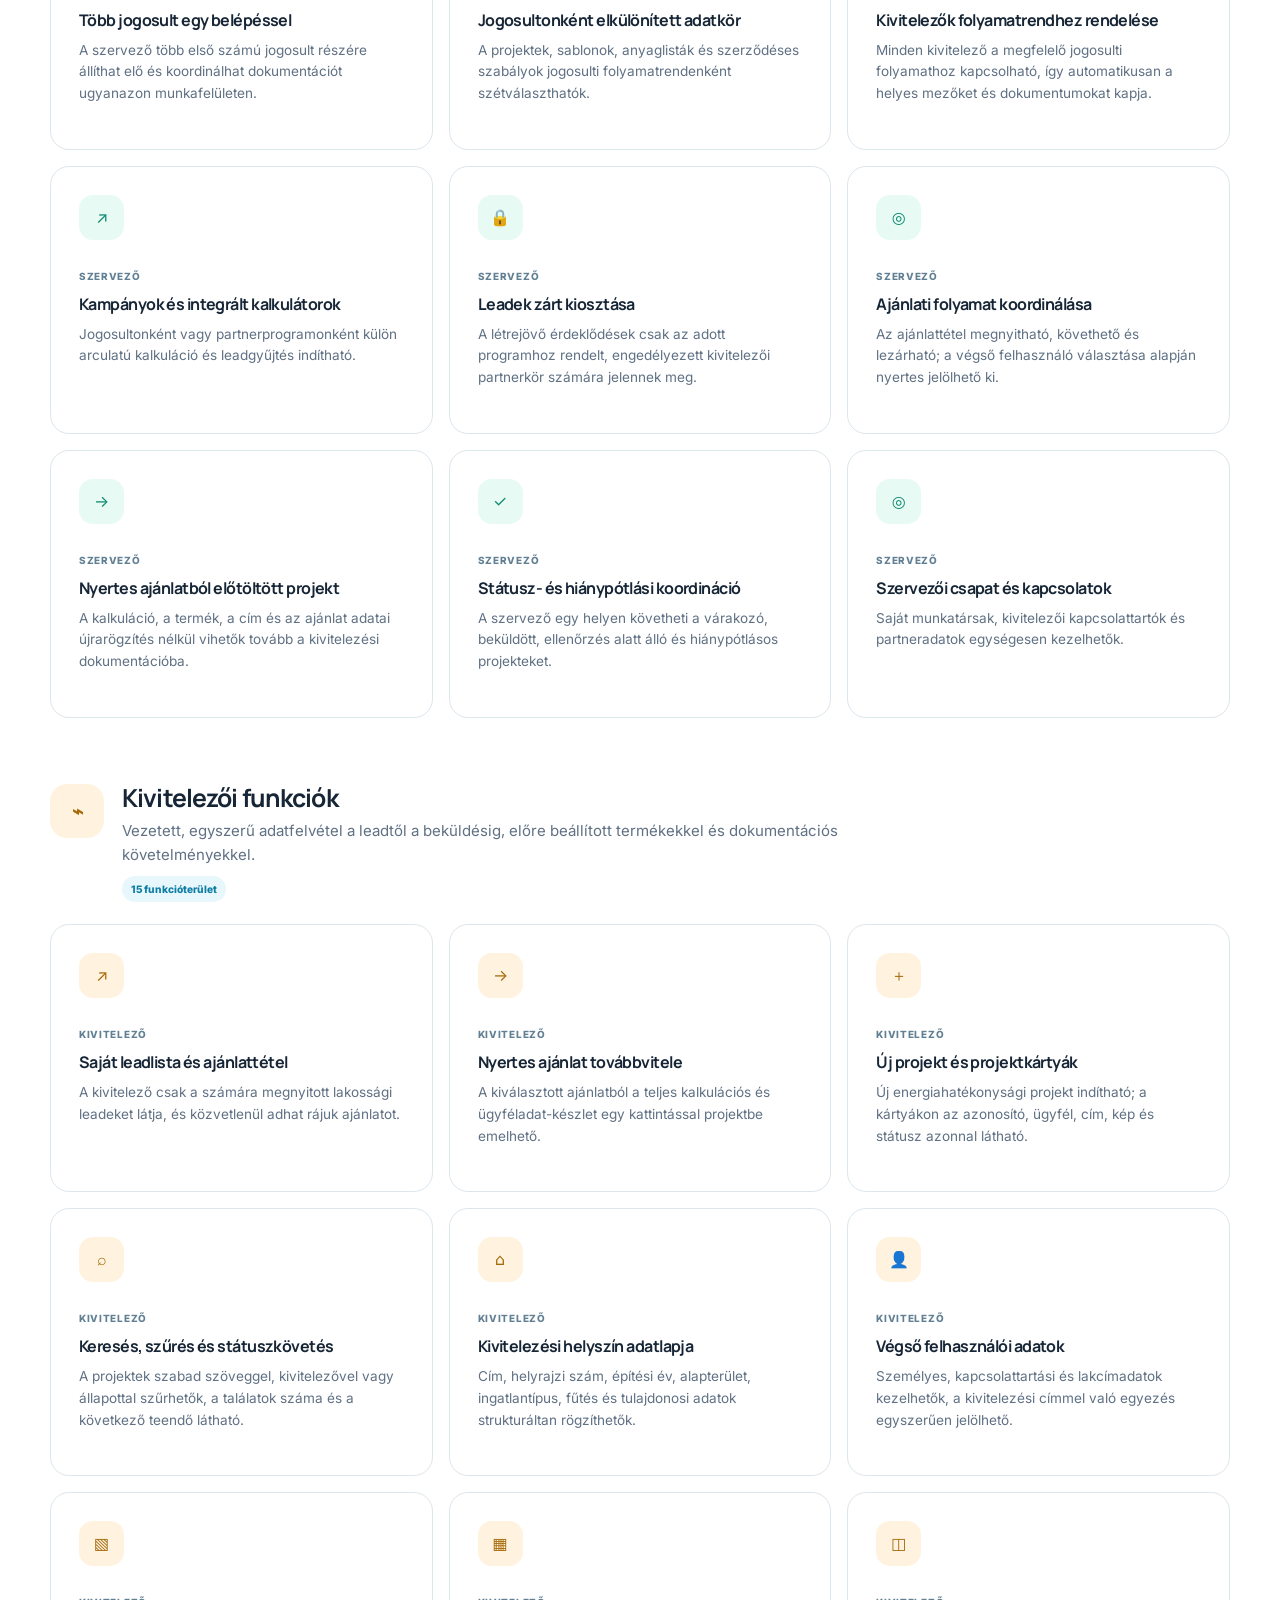
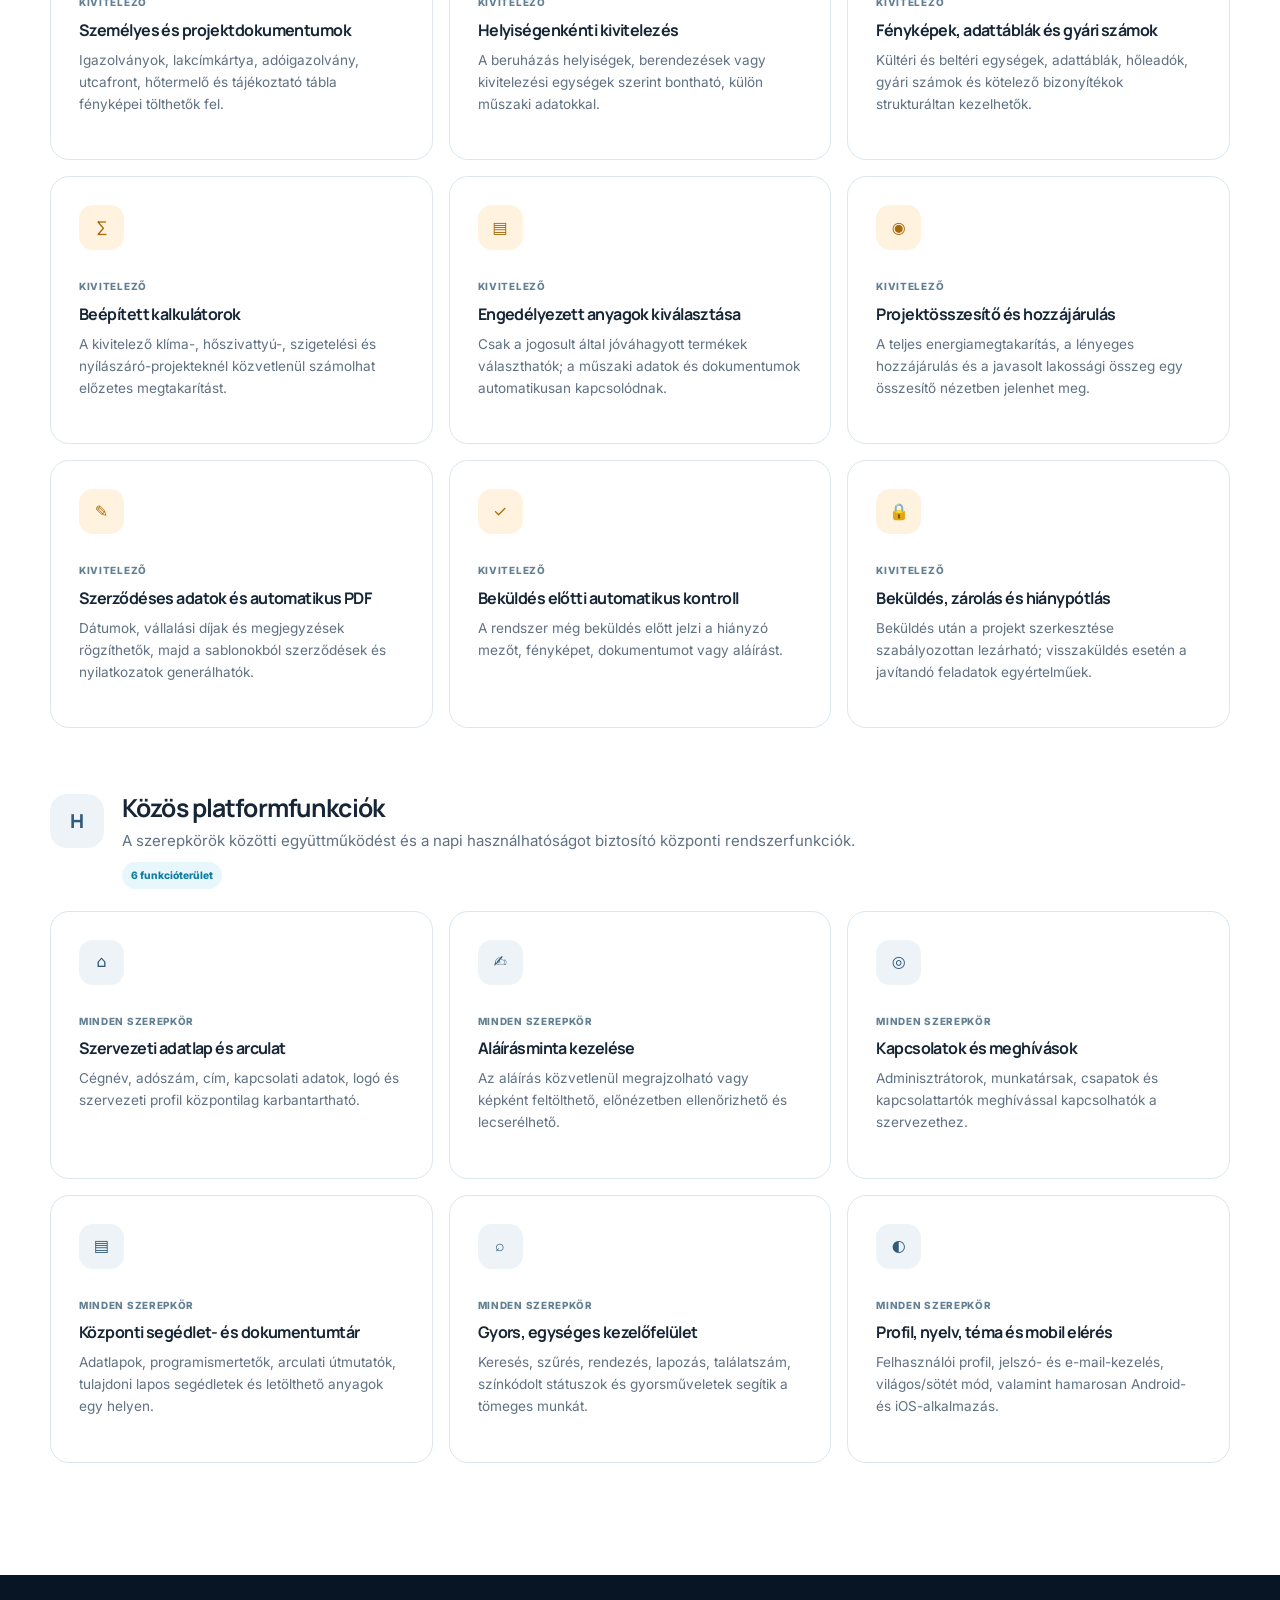
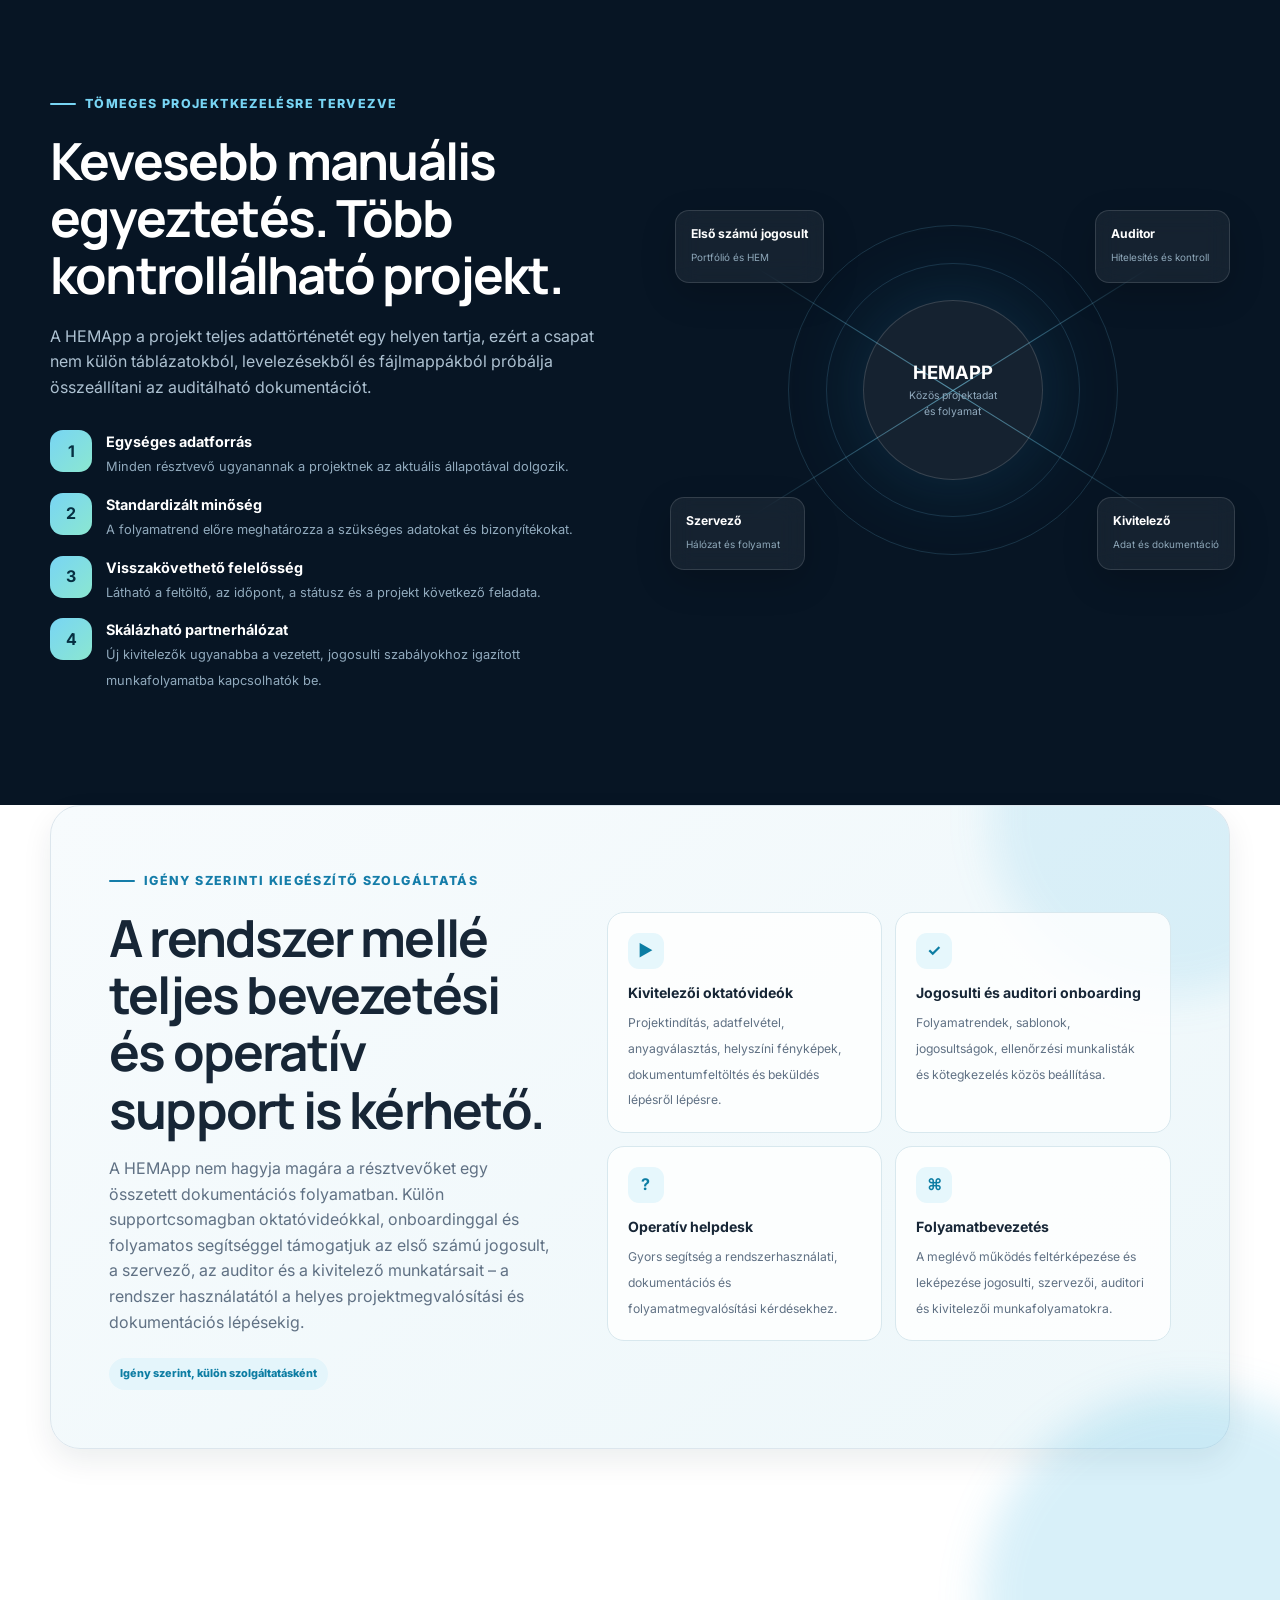
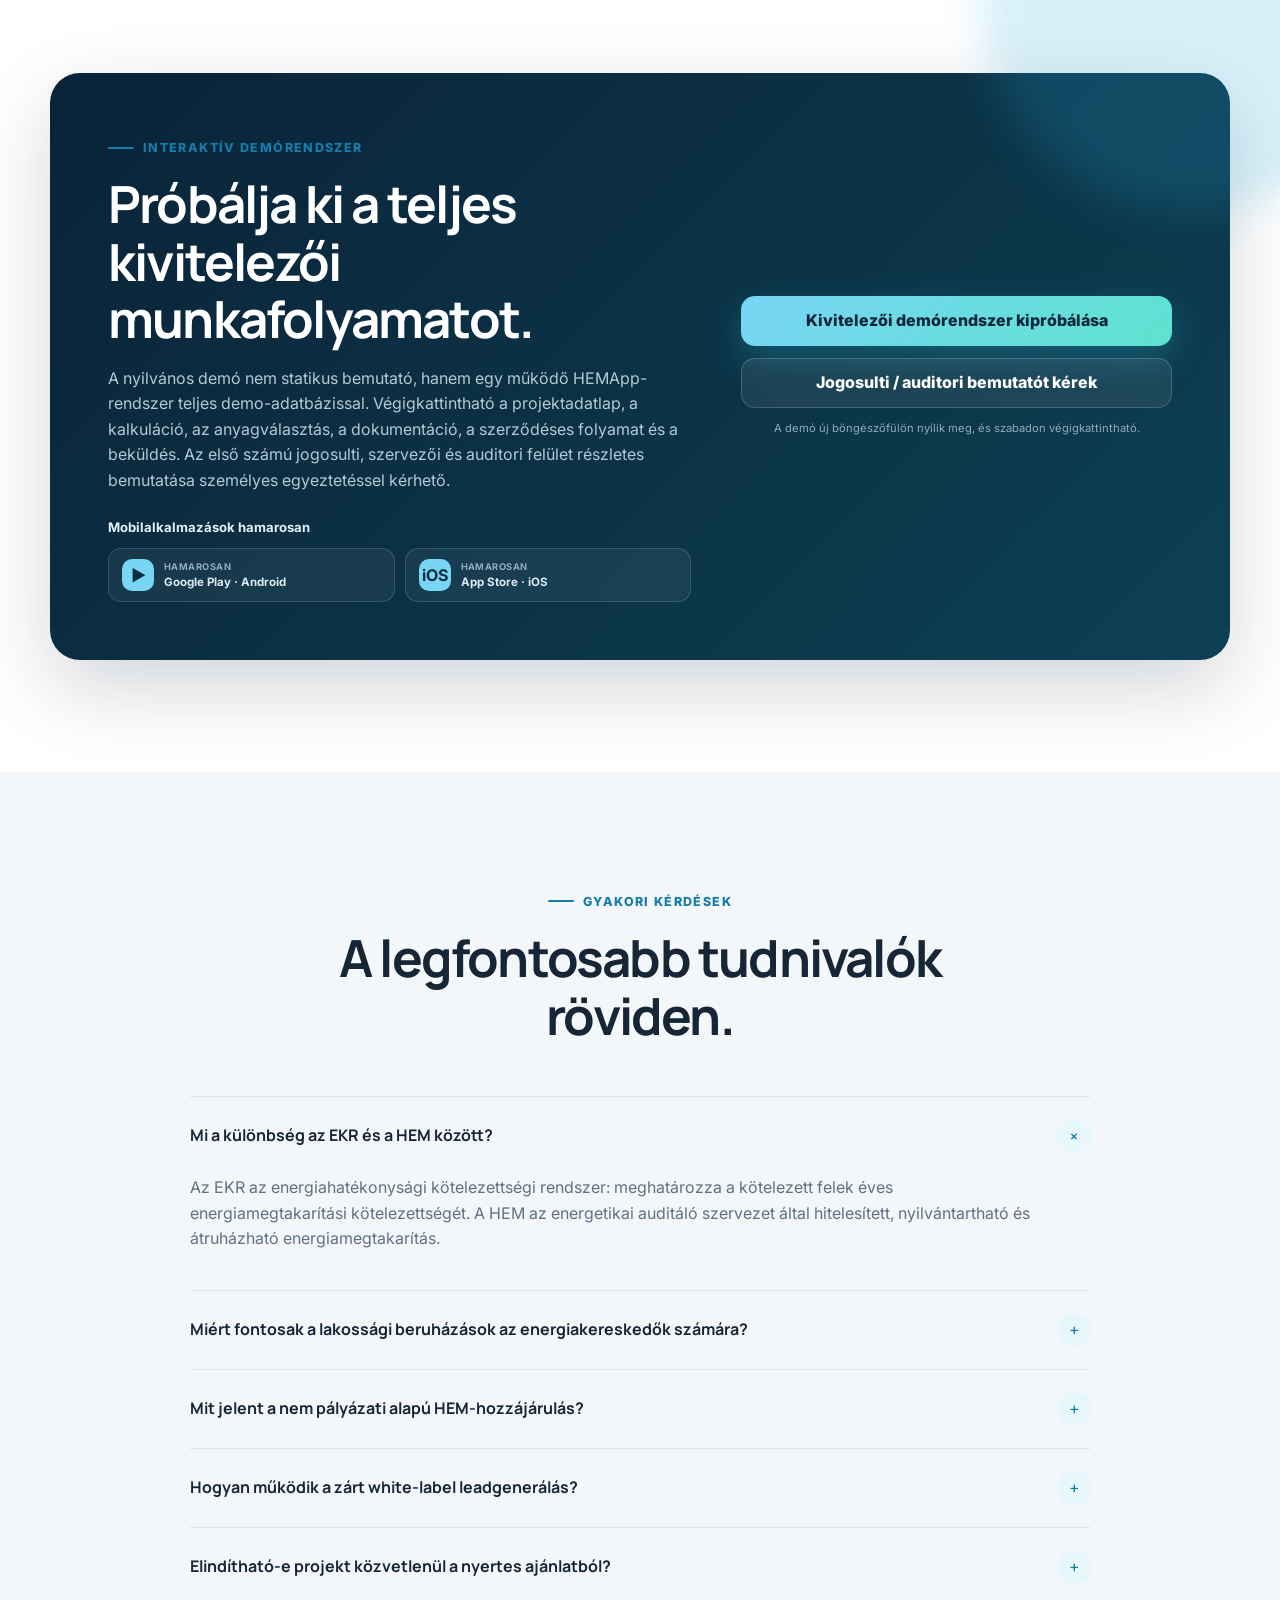
==== commit d3e587ad: "Refine footer and process presentation" ====
--- a/index.html
+++ b/index.html
@@ -227,9 +227,6 @@
     .merchant-step strong { display: block; font-size: .9rem; }
     .merchant-step small { color: #93adbf; }
     .merchant-step em { padding: 6px 8px; border-radius: 8px; color: var(--teal-2); font-size: .65rem; font-style: normal; font-weight: 800; background: rgba(19,200,162,.11); }
-    .merchant-result { margin-top: 8px; padding: 20px; border-radius: 18px; color: #083244; background: linear-gradient(135deg, #b8ecfb, #a8f1dc); }
-    .merchant-result small { font-weight: 700; opacity: .72; }
-    .merchant-result strong { display: block; margin-top: 6px; font-family: Manrope; font-size: 1.2rem; }
 
     /* Lead engine */
     .lead-grid { display: grid; grid-template-columns: .88fr 1.12fr; gap: 64px; align-items: center; }
@@ -302,9 +299,10 @@
     .process-track { display: grid; grid-template-columns: repeat(8, 1fr); gap: 0; position: relative; }
     .process-track::before { content: ""; position: absolute; left: 5%; right: 5%; top: 34px; height: 2px; background: linear-gradient(90deg, var(--cyan), var(--teal)); opacity: .55; }
     .process-step { position: relative; z-index: 1; padding: 0 10px; text-align: center; }
-    .process-icon { width: 68px; height: 68px; display: grid; place-items: center; margin: 0 auto 19px; border: 7px solid var(--mist); border-radius: 22px; color: #0d7ea5; background: #fff; box-shadow: 0 10px 25px rgba(17,59,84,.09); }
+    .process-icon { width: 68px; height: 68px; display: grid; place-items: center; margin: 0 auto 19px; border: 7px solid var(--mist); border-radius: 22px; color: #0d7ea5; background: #fff; box-shadow: 0 10px 25px rgba(17,59,84,.09); font-size: 1.55rem; line-height: 1; }
+    .process-icon svg { width: 28px; height: 28px; }
     .process-step strong { display: block; font-size: .82rem; }
-    .process-step span { display: block; margin-top: 7px; color: var(--muted); font-size: .7rem; line-height: 1.45; }
+    .process-step > span:not(.process-icon) { display: block; margin-top: 7px; color: var(--muted); font-size: .7rem; line-height: 1.45; }
 
     /* Feature grid */
     .feature-grid { display: grid; grid-template-columns: repeat(3, 1fr); gap: 16px; }
@@ -436,6 +434,7 @@
     .contact-types { display: grid; gap: 10px; }
     .contact-type { display: flex; align-items: center; gap: 12px; padding: 13px 15px; border: 1px solid rgba(255,255,255,.11); border-radius: 14px; color: #d8e7ef; background: rgba(255,255,255,.045); }
     .contact-type b { width: 32px; height: 32px; display: grid; place-items: center; border-radius: 10px; color: #062f41; background: var(--cyan-2); }
+    .contact-form-column { display: grid; gap: 16px; }
     .contact-form { padding: 30px; border: 1px solid rgba(255,255,255,.12); border-radius: 24px; background: rgba(255,255,255,.055); backdrop-filter: blur(14px); }
     .form-grid { display: grid; grid-template-columns: 1fr 1fr; gap: 14px; }
     .form-group { display: grid; gap: 7px; }
@@ -453,14 +452,22 @@
 
     /* Footer */
     .site-footer { padding: 38px 0 22px; color: #8ca5b7; background: #04101c; }
-    .footer-top { display: grid; grid-template-columns: 1fr auto; gap: 30px; align-items: center; padding-bottom: 26px; border-bottom: 1px solid rgba(255,255,255,.08); }
-    .footer-brand { display: flex; align-items: center; gap: 13px; }
-    .footer-brand .brand-mark { width: 34px; height: 34px; }
-    .footer-brand strong { color: #fff; font-family: Manrope; }
+    .footer-top { display: grid; grid-template-columns: auto 1fr; gap: 42px; align-items: center; padding-bottom: 26px; border-bottom: 1px solid rgba(255,255,255,.08); }
+    .footer-badges { display: flex; align-items: center; gap: 14px; }
+    .footer-brand { display: flex; align-items: center; gap: 14px; }
+    .footer-brand-logo { width: 88px; height: 88px; object-fit: contain; border-radius: 10px; background: #fff; }
+    .footer-brand strong { display: block; color: #fff; font-family: Manrope; font-size: 1.05rem; }
     .footer-brand span { display: block; font-size: .7rem; }
-    .footer-links { display: flex; flex-wrap: wrap; justify-content: flex-end; gap: 18px; font-size: .75rem; }
+    .footer-rating { width: 156px; height: 88px; overflow: hidden; border: 1px solid rgba(226,190,92,.3); border-radius: 10px; background: #f4f4f4; }
+    .footer-rating img { width: 100%; height: 100%; object-fit: contain; }
+    .footer-nav-area { display: grid; grid-template-columns: auto auto; justify-content: end; align-items: center; gap: 26px; }
+    .footer-links { display: grid; grid-template-columns: repeat(3, minmax(120px, auto)); gap: 9px 24px; font-size: .75rem; }
     .footer-links a:hover, .footer-links button:hover { color: #fff; }
     .footer-links button { padding: 0; border: 0; color: inherit; background: none; cursor: pointer; }
+    .footer-links a, .footer-links button { text-align: left; }
+    .footer-contacts { display: grid; gap: 10px; }
+    .footer-contact-link { display: inline-flex; align-items: center; gap: 7px; padding: 9px 12px; border: 1px solid rgba(120,213,244,.25); border-radius: 11px; color: #dff7ff; background: rgba(42,169,223,.11); font-size: .75rem; font-weight: 800; }
+    .footer-contact-link svg { width: 15px; height: 15px; color: var(--cyan-2); }
     .footer-bottom { display: flex; justify-content: space-between; gap: 25px; padding-top: 20px; font-size: .66rem; }
     .footer-bottom p { margin: 0; max-width: 760px; }
 
@@ -562,7 +569,10 @@
       .demo-actions { grid-template-columns: 1fr; }
       .form-grid, .contact-grid { grid-template-columns: 1fr; }
       .footer-top, .footer-bottom { grid-template-columns: 1fr; display: grid; }
-      .footer-links { justify-content: flex-start; }
+      .footer-nav-area { grid-template-columns: 1fr; justify-content: stretch; justify-items: start; }
+      .footer-links { grid-template-columns: repeat(3, minmax(0, 1fr)); width: 100%; gap: 10px 16px; }
+      .footer-contacts { justify-content: flex-start; }
+      .footer-badges { align-items: flex-start; }
       .cookie__box { grid-template-columns: 1fr; }
     }
 
@@ -609,11 +619,11 @@
           <h1>A lakossági leadtől a <span>HEM megvalósításáig.</span></h1>
           <p class="hero-lead">A HEMApp egy közös platform, ahol az első számú jogosultak, szervezők, auditorok és kivitelezők összehangoltan és tömegesen kezelhetik energiahatékonysági projektjeiket.</p>
           <div class="hero-actions">
-            <a class="btn btn-primary" href="https://hemapp.hu/" target="_blank" rel="noopener">
+            <a class="btn btn-primary" href="https://demo.hemapp.hu/" target="_blank" rel="noopener">
               Kivitelezői demórendszer kipróbálása
               <svg viewBox="0 0 24 24" fill="none" stroke="currentColor" stroke-width="2"><path d="M5 12h14M13 6l6 6-6 6"/></svg>
             </a>
-            <a class="btn btn-secondary" href="#kapcsolat">Jogosulti / auditori bemutató</a>
+            <a class="btn btn-secondary" href="#kapcsolat">Jogosulti / Auditori bemutató</a>
           </div>
           <div class="hero-audience">
             <strong>Egy rendszerben:</strong>
@@ -689,7 +699,7 @@
         <div class="merchant-panel" data-reveal>
           <div class="merchant-copy">
             <span class="eyebrow">Építőanyag-kereskedőknek</span>
-            <h2>A kereskedelmi értékesítés mellé előzetesen kalkulálható, HEM hozzájárulás kapcsolható.</h2>
+            <h2>Növelje értékesítését HEM-hozzájárulással!</h2>
             <p>Ha az ingatlan és a tervezett korszerűsítés megfelel az EKR feltételeinek, a kalkulátor előzetesen számszerűsítheti a várható energiamegtakarítást és az ahhoz kapcsolható HEM értékét. A kereskedő így nem csupán terméket értékesít: a vásárlónak pénzügyi előnyt, kivitelezői ajánlatot és egy végigvezetett, auditálható dokumentációs folyamatot is kínálhat – külön pályázati eljárás nélkül.</p>
             <div class="merchant-points">
             </div>
@@ -701,7 +711,6 @@
               <div class="merchant-step"><b>2</b><div><strong>Jóváhagyott saját terméklista</strong><small>Meghatározható, hogy a kalkulátorban és a kivitelezői projektekben mely gyártók, termékek, anyagok és berendezések legyenek elérhetők, így a partnerek kizárólag az előzetesen engedélyezett kínálathoz használhatják fel a támogatást.</small></div><em>SAJÁT KÍNÁLAT</em></div>
               <div class="merchant-step"><b>3</b><div><strong>Egy kattintással projekt nyitás az ajánlatokból</strong><small>A nyertes ajánlat adatai újrarögzítés nélkül kerülnek a kivitelezési folyamatba</small></div><em>PROJEKT</em></div>
               <div class="merchant-step"><b>4</b><div><strong>Egy kattintással projekt nyitás az ajánlatokból</strong><small>A rendszer számszerűsített, strukturált leadeket hoz létre az ingatlan, a tervezett beruházás, a kiválasztott termékek és az előzetes kalkuláció adataival. A leadekhez kizárólag a kijelölt kivitelezők férhetnek hozzá és adhatnak ajánlatot, így az érdeklődés és a teljes értékesítési lehetőség a saját partneri ökoszisztémán belül marad.</small></div><em>ZÁRT KÖR</em></div>
-              <div class="merchant-result"><small>Üzleti eredmény</small><strong>Anyagértékesítés + HEM-hozzájárulás + kivitelezés + auditálható dokumentáció egy összekapcsolt folyamatban</strong></div>
             </div>
           </div>
         </div>
@@ -804,10 +813,10 @@
           <div class="process-step"><span class="process-icon">∑</span><strong>Kalkuláció</strong><span>Előzetes energiamegtakarítási és HEM-potenciál</span></div>
           <div class="process-step"><span class="process-icon">◎</span><strong>Ajánlat</strong><span>Kizárólag a kijelölt saját kivitelezői körben</span></div>
           <div class="process-step"><span class="process-icon">✎</span><strong>Előzetes elemzés és megállapodás</strong><span>Szerződés és jogosulti feltételek rögzítése</span></div>
-          <div class="process-step"><span class="process-icon">⌁</span><strong>Kivitelezés</strong><span>Engedélyezett anyagok, műszaki adatok és fényképek</span></div>
-          <div class="process-step"><span class="process-icon">▤</span><strong>Teljes dokumentáció</strong><span>Szerződések, nyilatkozatok, számla és bizonyítékok</span></div>
+          <div class="process-step"><span class="process-icon"><svg viewBox="0 0 24 24" fill="none" stroke="currentColor" stroke-width="2" stroke-linecap="round" stroke-linejoin="round" aria-hidden="true"><path d="M14.7 6.3a4 4 0 0 0-5-5L12 3.6 9.6 6 7.3 3.7a4 4 0 0 0 5 5l-9.8 9.8a2.1 2.1 0 0 0 3 3l9.8-9.8a4 4 0 0 0 5-5L18 9l-2.4-2.4z"/></svg></span><strong>Kivitelezés</strong><span>Engedélyezett anyagok, műszaki adatok és fényképek</span></div>
+          <div class="process-step"><span class="process-icon"><svg viewBox="0 0 24 24" fill="none" stroke="currentColor" stroke-width="2" stroke-linecap="round" stroke-linejoin="round" aria-hidden="true"><path d="M14 2H6a2 2 0 0 0-2 2v16a2 2 0 0 0 2 2h12a2 2 0 0 0 2-2V8z"/><path d="M14 2v6h6M8 13h4"/><path d="m9 18 2-2 1.5 1.5L16 14"/></svg></span><strong>Teljes dokumentáció</strong><span>Szerződések, nyilatkozatok, számla és bizonyítékok</span></div>
           <div class="process-step"><span class="process-icon">✓</span><strong>Audit</strong><span>Ellenőrzés, hiánypótlás, GJ és jóváhagyás</span></div>
-          <div class="process-step"><span class="process-icon">▱</span><strong>MEKH-bejegyzés</strong><span>HEM-köteg, azonosítás és hivatalos EKR-nyilvántartás</span></div>
+          <div class="process-step"><span class="process-icon"><svg viewBox="0 0 24 24" fill="none" stroke="currentColor" stroke-width="2" stroke-linecap="round" stroke-linejoin="round" aria-hidden="true"><path d="m22 2-7 20-4-9-9-4Z"/><path d="M22 2 11 13"/></svg></span><strong>MEKH-bejegyzés</strong><span>HEM-köteg, azonosítás és hivatalos EKR-nyilvántartás</span></div>
         </div>
       </div>
     </section>
@@ -980,7 +989,7 @@
             </div>
           </div>
           <div class="demo-actions">
-            <a class="btn btn-primary" href="https://hemapp.hu/" target="_blank" rel="noopener">Kivitelezői demórendszer kipróbálása</a>
+            <a class="btn btn-primary" href="https://demo.hemapp.hu/" target="_blank" rel="noopener">Kivitelezői demórendszer kipróbálása</a>
             <a class="btn btn-secondary" href="#kapcsolat">Jogosulti / auditori bemutatót kérek</a>
             <small>A demó új böngészőfülön nyílik meg, és szabadon végigkattintható.</small>
           </div>
@@ -1018,19 +1027,22 @@
           </div>
         </div>
 
-        <form class="contact-form" id="contactForm" data-reveal>
-          <div class="form-grid">
-            <div class="form-group"><label for="name">Név</label><input id="name" name="name" autocomplete="name" required></div>
-            <div class="form-group"><label for="company">Cég / szervezet</label><input id="company" name="company" autocomplete="organization" required></div>
-            <div class="form-group"><label for="email">E-mail</label><input id="email" name="email" type="email" autocomplete="email" required></div>
-            <div class="form-group"><label for="phone">Telefonszám</label><input id="phone" name="phone" type="tel" autocomplete="tel"></div>
-            <div class="form-group full"><label for="interest">Melyik terület érdekli?</label><select id="interest" name="interest" required><option value="">Válasszon…</option><option>Első számú jogosulti / szervezői rendszer</option><option>Auditori rendszer</option><option>Leadgenerálás és kivitelezői partnerkör</option><option>Építőanyag-kereskedői együttműködés</option><option>Bevezetés, oktatás és support</option><option>Teljes platform</option></select></div>
-            <div class="form-group full"><label for="message">Rövid üzenet</label><textarea id="message" name="message" placeholder="Projektvolumen, szerepkör, partnerhálózat vagy a kívánt bemutató témája…"></textarea></div>
-          </div>
-          <label class="form-check"><input type="checkbox" name="privacyConsent" required><span>Hozzájárulok, hogy a megadott adataim alapján a HEMApp képviselője kapcsolatba lépjen velem. Elolvastam az <a href="/docs#adatkezeles" target="_blank" rel="noopener">adatkezelési tájékoztatót</a>. Az űrlap jelen változata e-mail-tervezetet készít.</span></label>
-          <button class="btn btn-primary" type="submit">Bemutatót kérek</button>
-          <div class="form-status" id="formStatus" role="status" aria-live="polite"></div>
-        </form>
+        <div class="contact-form-column">
+          <form class="contact-form" id="contactForm" data-reveal>
+            <div class="form-grid">
+              <div class="form-group"><label for="name">Név</label><input id="name" name="name" autocomplete="name" required></div>
+              <div class="form-group"><label for="company">Cég / szervezet</label><input id="company" name="company" autocomplete="organization" required></div>
+              <div class="form-group"><label for="email">E-mail</label><input id="email" name="email" type="email" autocomplete="email" required></div>
+              <div class="form-group"><label for="phone">Telefonszám</label><input id="phone" name="phone" type="tel" autocomplete="tel"></div>
+              <div class="form-group full"><label for="interest">Érdeklődés mint</label><select id="interest" name="interest" required><option value="">Válasszon…</option><option>Első számú jogosult</option><option>Szervező</option><option>Auditor</option><option>Kereskedő</option></select></div>
+              <div class="form-group full"><label for="message">Rövid üzenet</label><textarea id="message" name="message" placeholder="Projektvolumen, szerepkör, partnerhálózat vagy a kívánt bemutató témája…"></textarea></div>
+            </div>
+            <label class="form-check"><input type="checkbox" name="privacyConsent" required><span>Hozzájárulok, hogy a megadott adataim alapján a HEMApp képviselője kapcsolatba lépjen velem. Elolvastam az <a href="/docs#adatkezeles" target="_blank" rel="noopener">adatkezelési tájékoztatót</a>. Az űrlap jelen változata e-mail-tervezetet készít.</span></label>
+            <button class="btn btn-primary" type="submit">Bemutatót kérek</button>
+            <div class="form-status" id="formStatus" role="status" aria-live="polite"></div>
+          </form>
+
+        </div>
       </div>
     </section>
   </main>
@@ -1038,15 +1050,42 @@
   <footer class="site-footer">
     <div class="container">
       <div class="footer-top">
-        <div class="footer-brand">
-          <svg class="brand-mark" viewBox="0 0 48 48" aria-hidden="true"><defs><linearGradient id="lf" x1="0" y1="0" x2="1" y2="1"><stop stop-color="#7adbf7"/><stop offset="1" stop-color="#55e2c8"/></linearGradient></defs><path d="M24 3.5 42 14v20L24 44.5 6 34V14Z" fill="none" stroke="url(#lf)" stroke-width="2.4"/><path d="M14 16.5 24 10l10 6.5-10 6.4Z" fill="url(#lf)"/><path d="M14 20.4 22 25v10.2l-8-4.6Zm20 0-8 4.6v10.2l8-4.6Z" fill="url(#lf)" opacity=".76"/></svg>
-          <div><strong>HEMAPP</strong><span>HEM projektmenedzsment és együttműködési platform</span></div>
-        </div>
-        <div class="footer-links"><a href="#ekr-hem">EKR és HEM</a><a href="#leadmotor">Leadmotor</a><a href="#platform">Rendszer</a><a href="#support">Support</a><a href="#gyik">GYIK</a><a href="#kapcsolat">Kapcsolat</a><a href="/docs#adatkezeles">Adatkezelés</a><a href="/docs#cookie">Cookie-tájékoztató</a><button type="button" data-cookie-reopen>Cookie-beállítások</button></div>
+        <div class="footer-badges">
+          <div class="footer-brand">
+            <img class="footer-brand-logo" src="/assets/hemapp-logo.png" alt="HEMApp" width="100" height="100">
+            <div><strong>HEMApp</strong><span>Projektmenedzsment platform</span></div>
+          </div>
+          <div class="footer-rating">
+            <img src="/assets/bisnode_aaa_gold.png" alt="AAA Highest Creditworthiness Gold minősítés" width="492" height="277">
+          </div>
+        </div>
+        <div class="footer-nav-area">
+          <nav class="footer-links" aria-label="Lábléc navigáció">
+            <a href="#ekr-hem">EKR és HEM</a>
+            <a href="#leadmotor">Leadmotor</a>
+            <a href="#platform">Rendszer</a>
+            <a href="#support">Support</a>
+            <a href="#gyik">GYIK</a>
+            <a href="#kapcsolat">Kapcsolat</a>
+            <a href="/docs#adatkezeles">Adatkezelés</a>
+            <a href="/docs#cookie">Cookie-tájékoztató</a>
+            <button type="button" data-cookie-reopen>Cookie-beállítások</button>
+          </nav>
+          <div class="footer-contacts" aria-label="Elérhetőségek">
+            <a class="footer-contact-link" href="tel:+36703161233">
+              <svg viewBox="0 0 24 24" fill="none" stroke="currentColor" stroke-width="2" aria-hidden="true"><path d="M22 16.92v3a2 2 0 0 1-2.18 2 19.79 19.79 0 0 1-8.63-3.07 19.5 19.5 0 0 1-6-6A19.79 19.79 0 0 1 2.12 4.18 2 2 0 0 1 4.11 2h3a2 2 0 0 1 2 1.72c.12.9.33 1.78.62 2.63a2 2 0 0 1-.45 2.11L8 9.73a16 16 0 0 0 6 6l1.27-1.27a2 2 0 0 1 2.11-.45c.85.29 1.73.5 2.63.62A2 2 0 0 1 22 16.92z"/></svg>
+              06 70 316 1233
+            </a>
+            <a class="footer-contact-link" href="mailto:info@hemapp.hu">
+              <svg viewBox="0 0 24 24" fill="none" stroke="currentColor" stroke-width="2" aria-hidden="true"><path d="M4 4h16c1.1 0 2 .9 2 2v12c0 1.1-.9 2-2 2H4c-1.1 0-2-.9-2-2V6c0-1.1.9-2 2-2z"/><path d="m22 6-10 7L2 6"/></svg>
+              info@hemapp.hu
+            </a>
+          </div>
+        </div>
       </div>
       <div class="footer-bottom">
         <p>© <span id="year"></span> HEMApp. Minden jog fenntartva.</p>
-        <p>A weboldalon szereplő szabályozási információk tájékoztató jellegűek, és nem minősülnek jogi vagy energetikai auditori tanácsadásnak. Jogi háttér: 2026. júliusi állapot.</p>
+        <p>A weboldalon szereplő szabályozási információk tájékoztató jellegűek, és nem minősülnek jogi vagy energetikai auditori tanácsadásnak.</p>
       </div>
     </div>
   </footer>
@@ -1177,11 +1216,9 @@
   <script>
     // Az éles bevezetés előtt ezeket az értékeket állítsa be.
     const SITE_CONFIG = {
-      demoUrl: "https://demo.hemapp.hu/",
       contactEmail: "info@hemapp.hu"
     };
 
-    document.querySelectorAll('a[href="https://hemapp.hu/"]').forEach(link => link.href = SITE_CONFIG.demoUrl);
     document.getElementById('year').textContent = new Date().getFullYear();
 
     const header = document.getElementById('siteHeader');
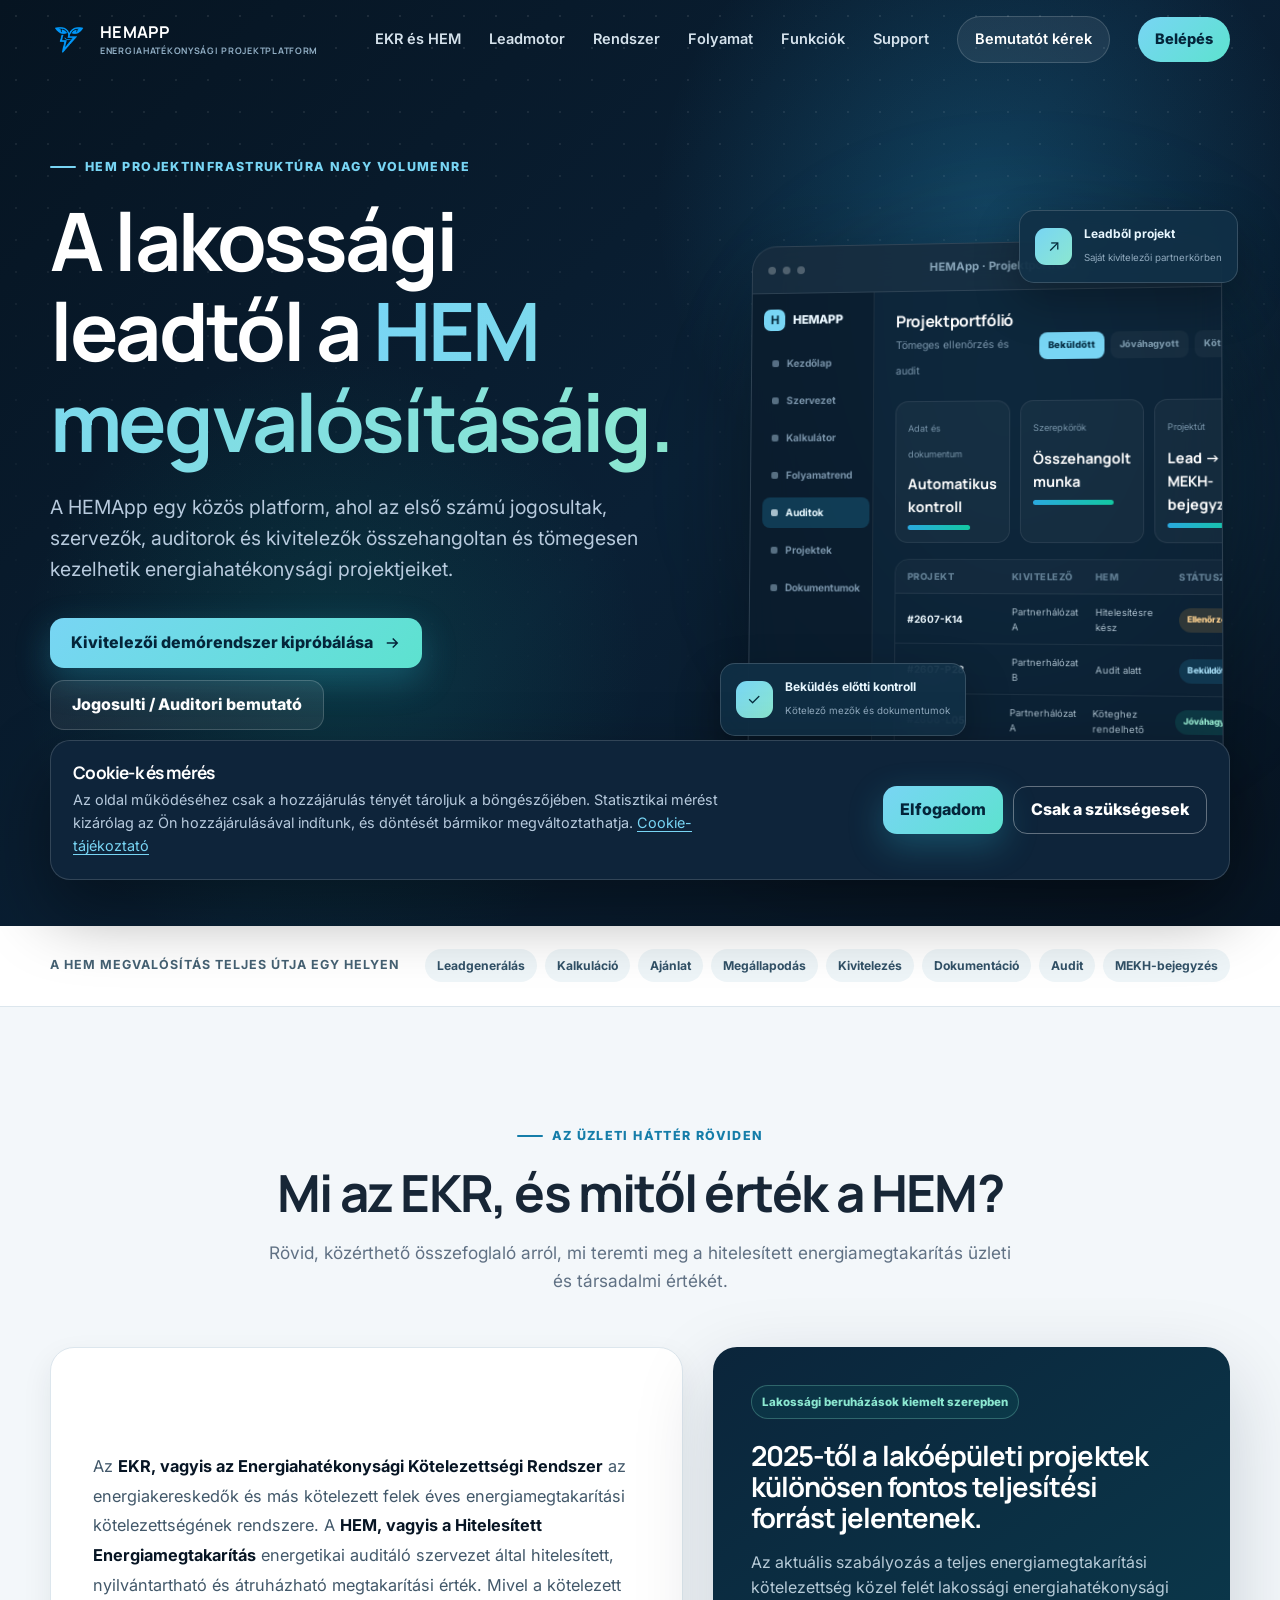
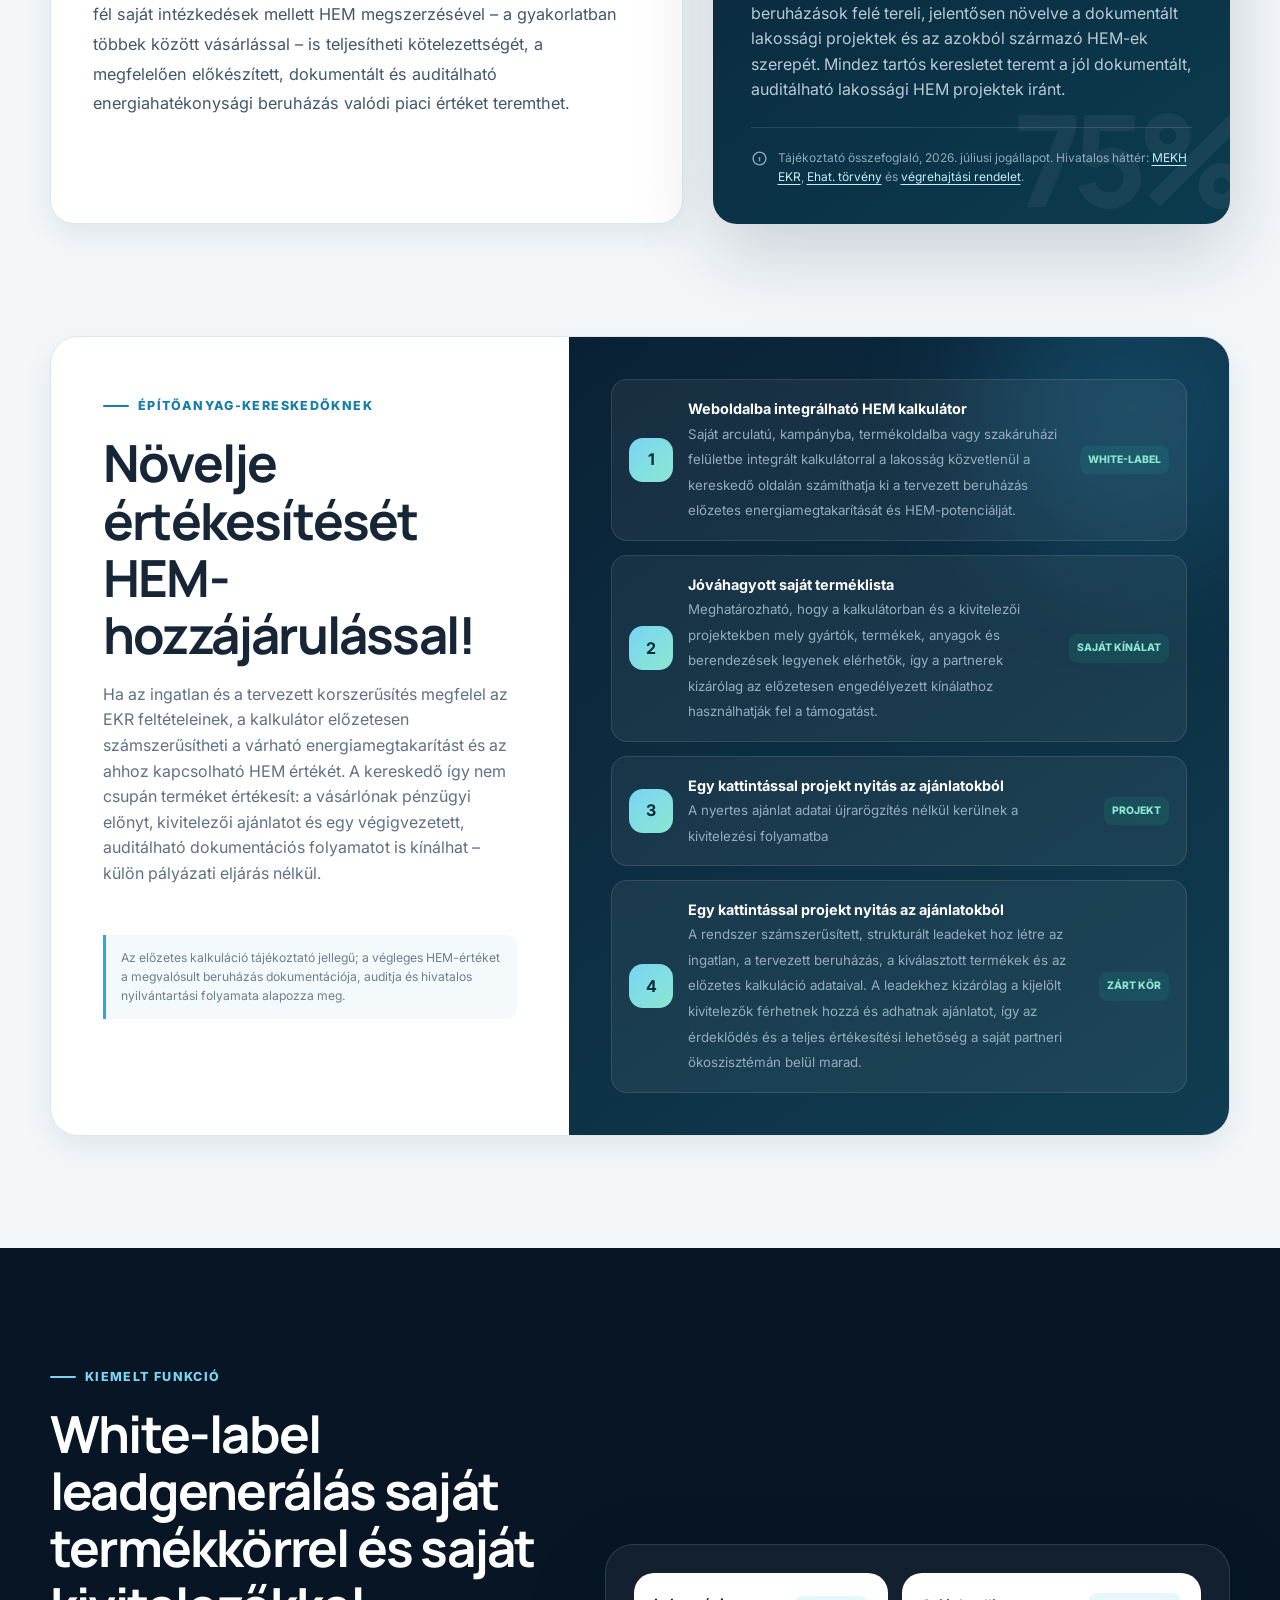
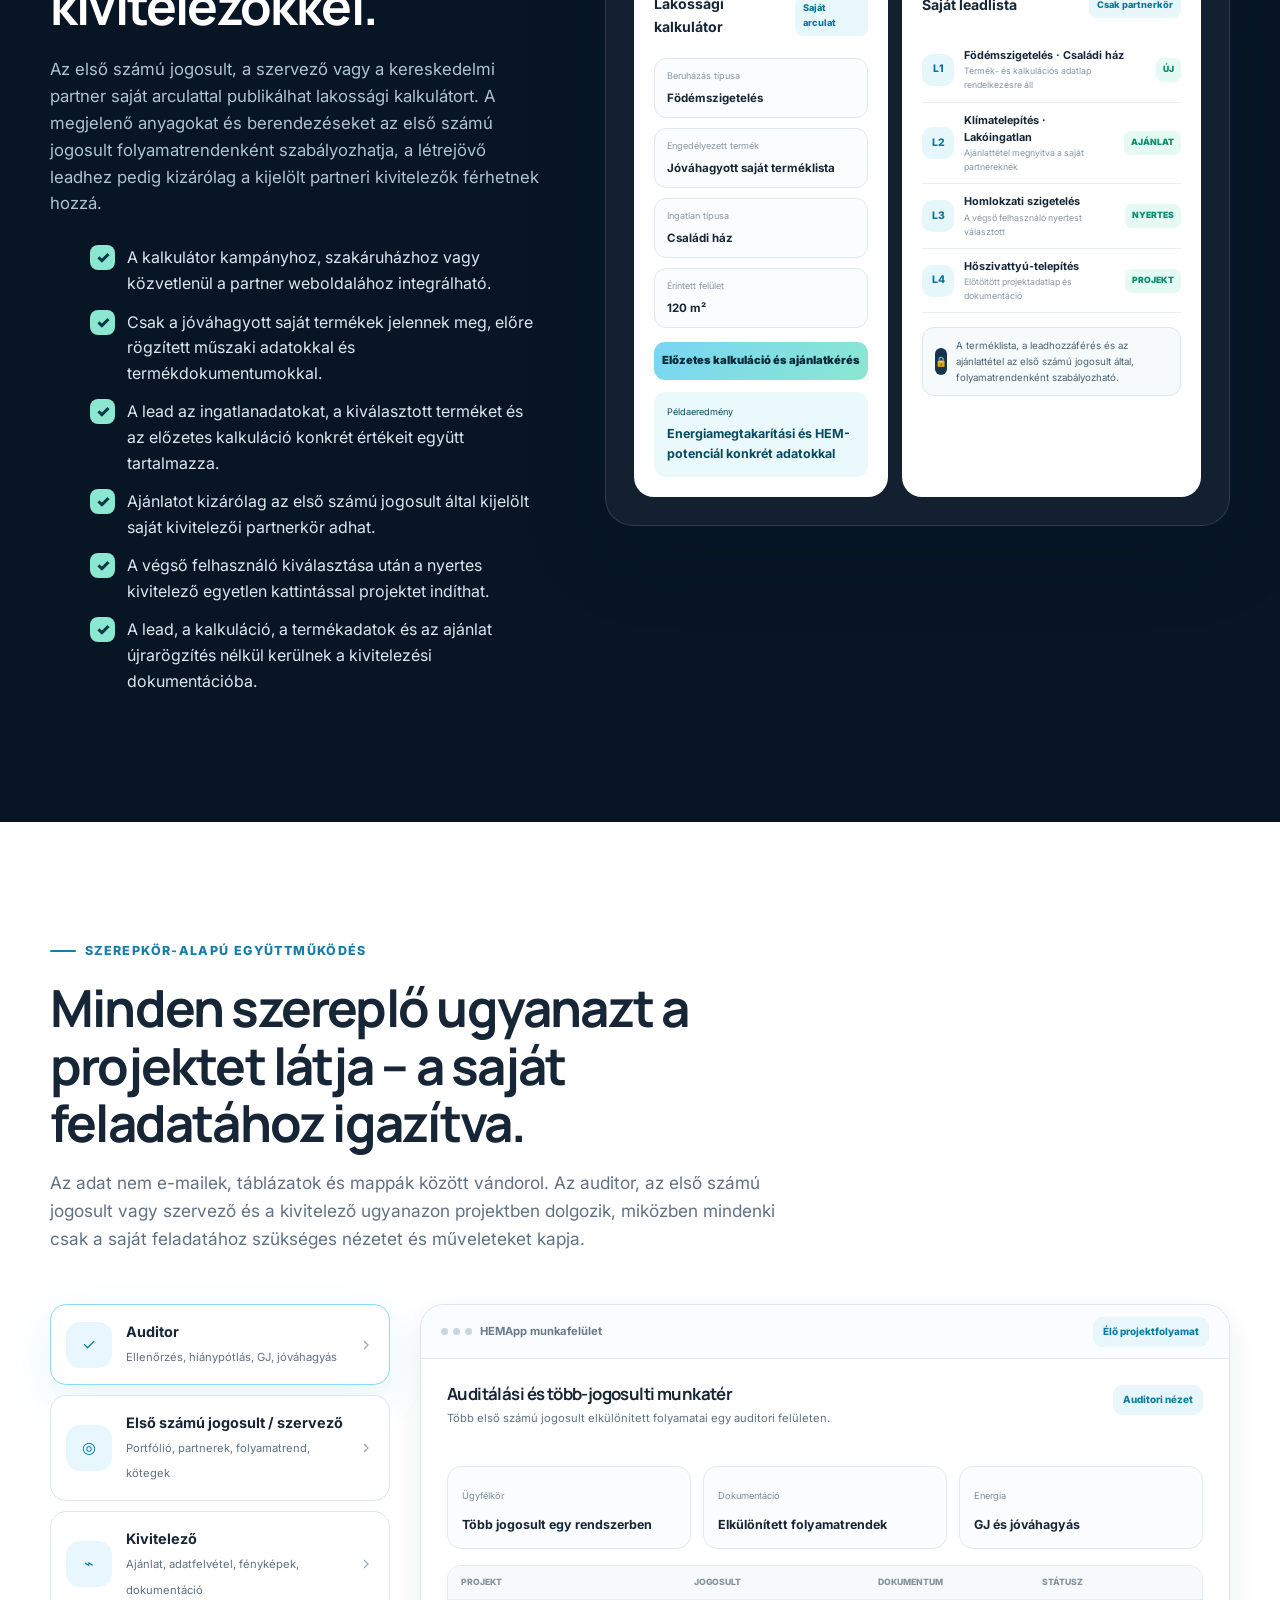
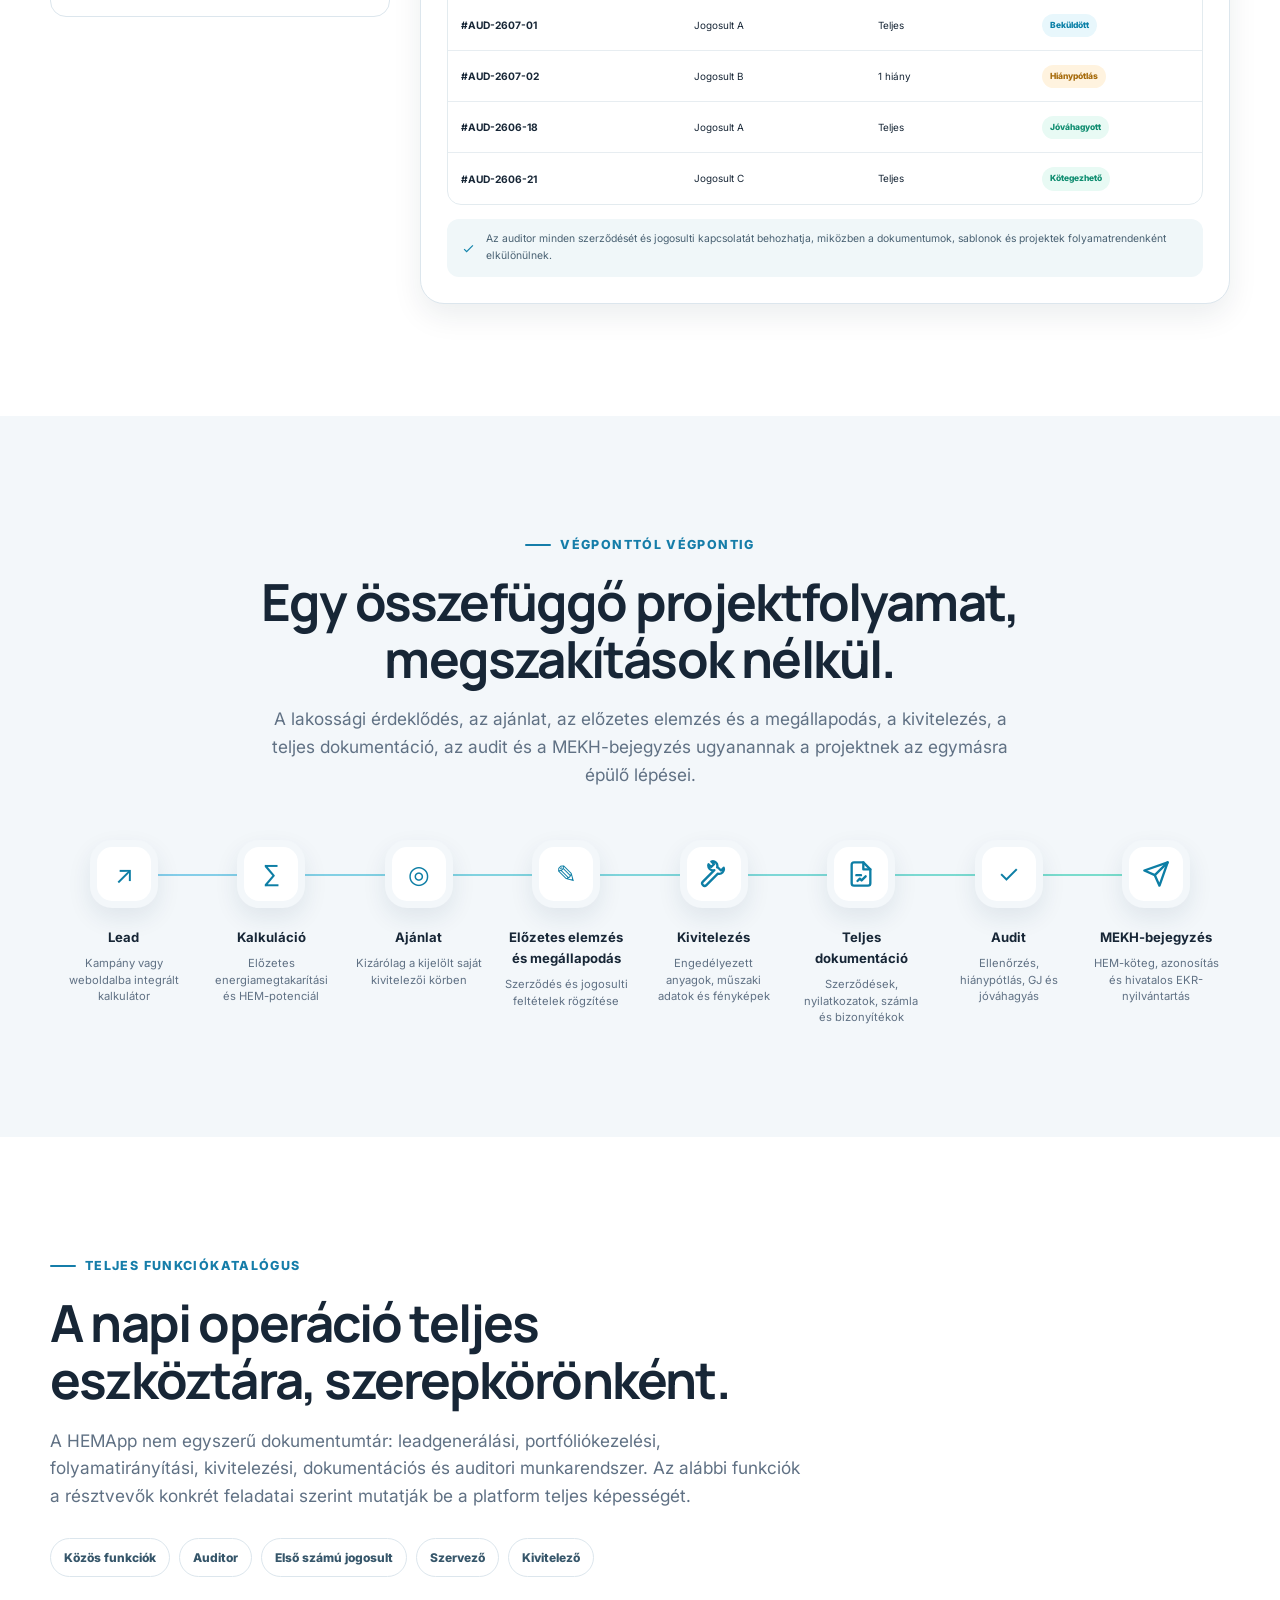
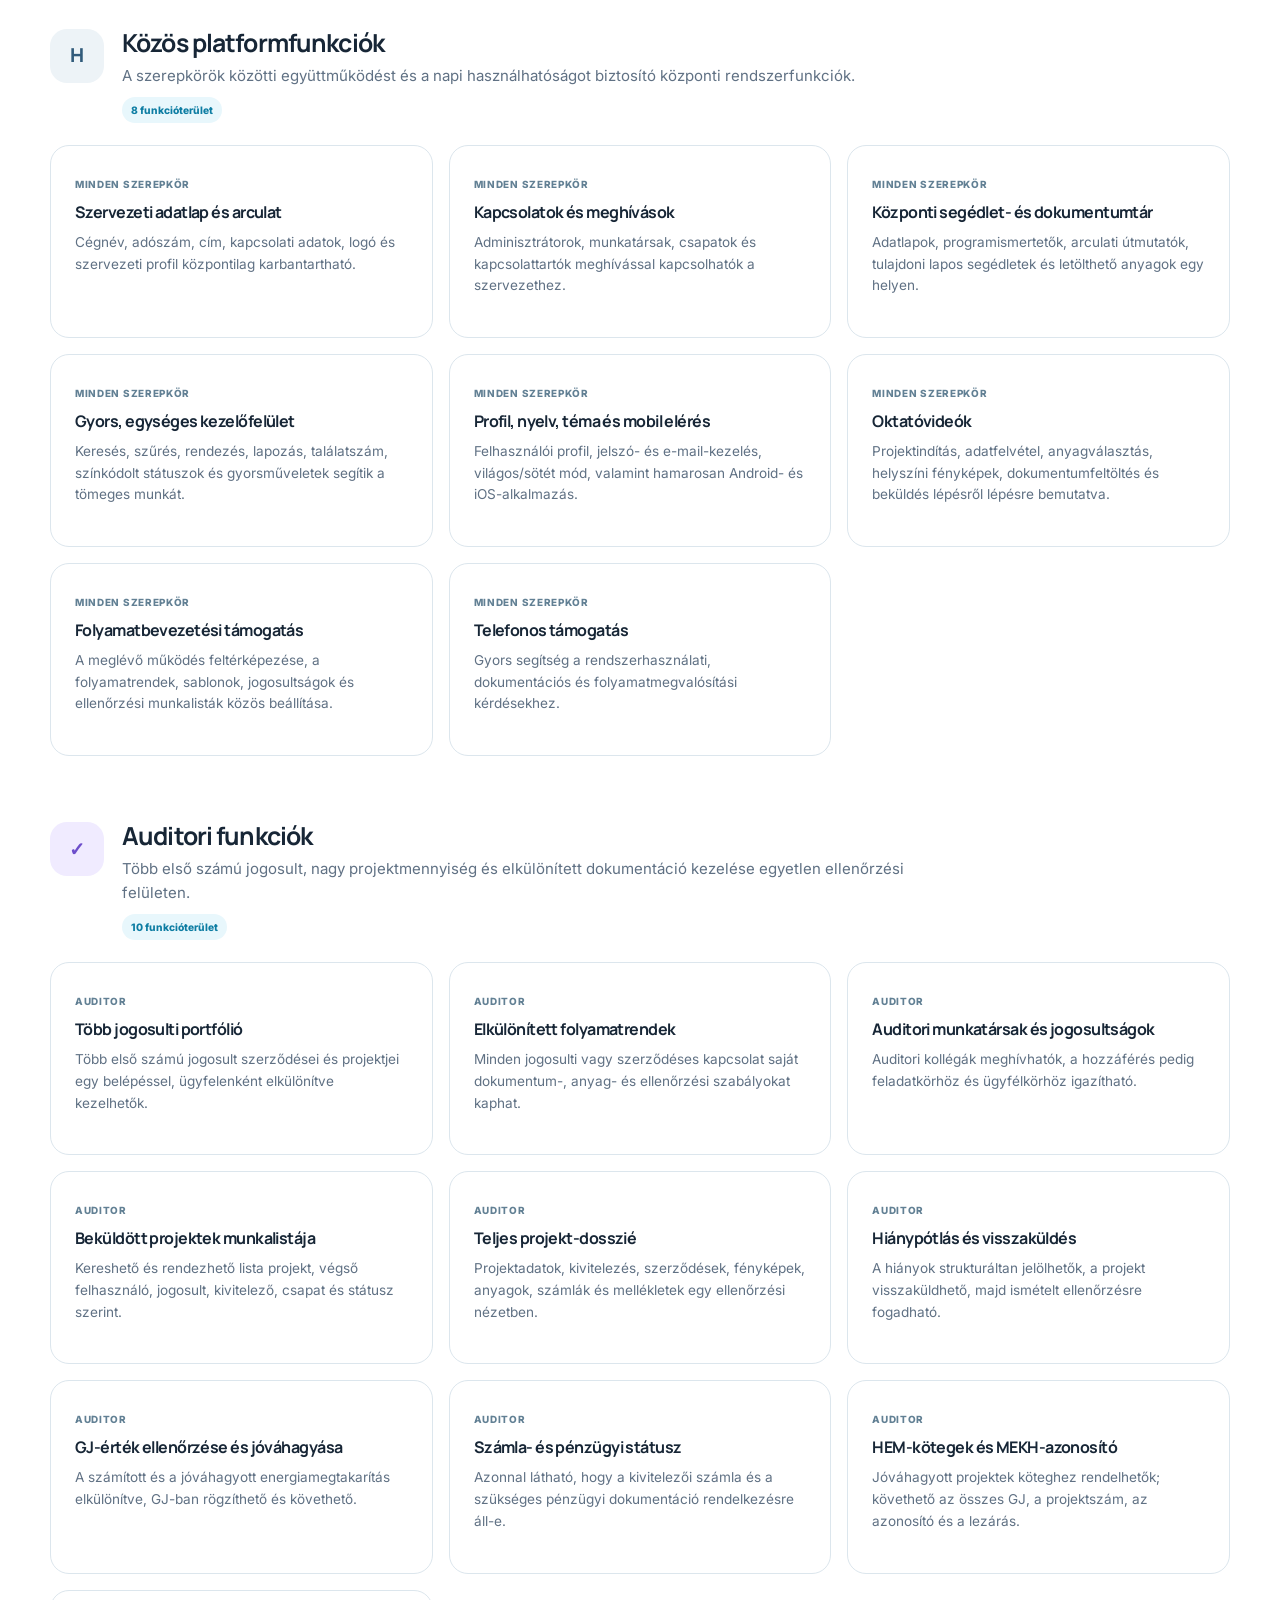
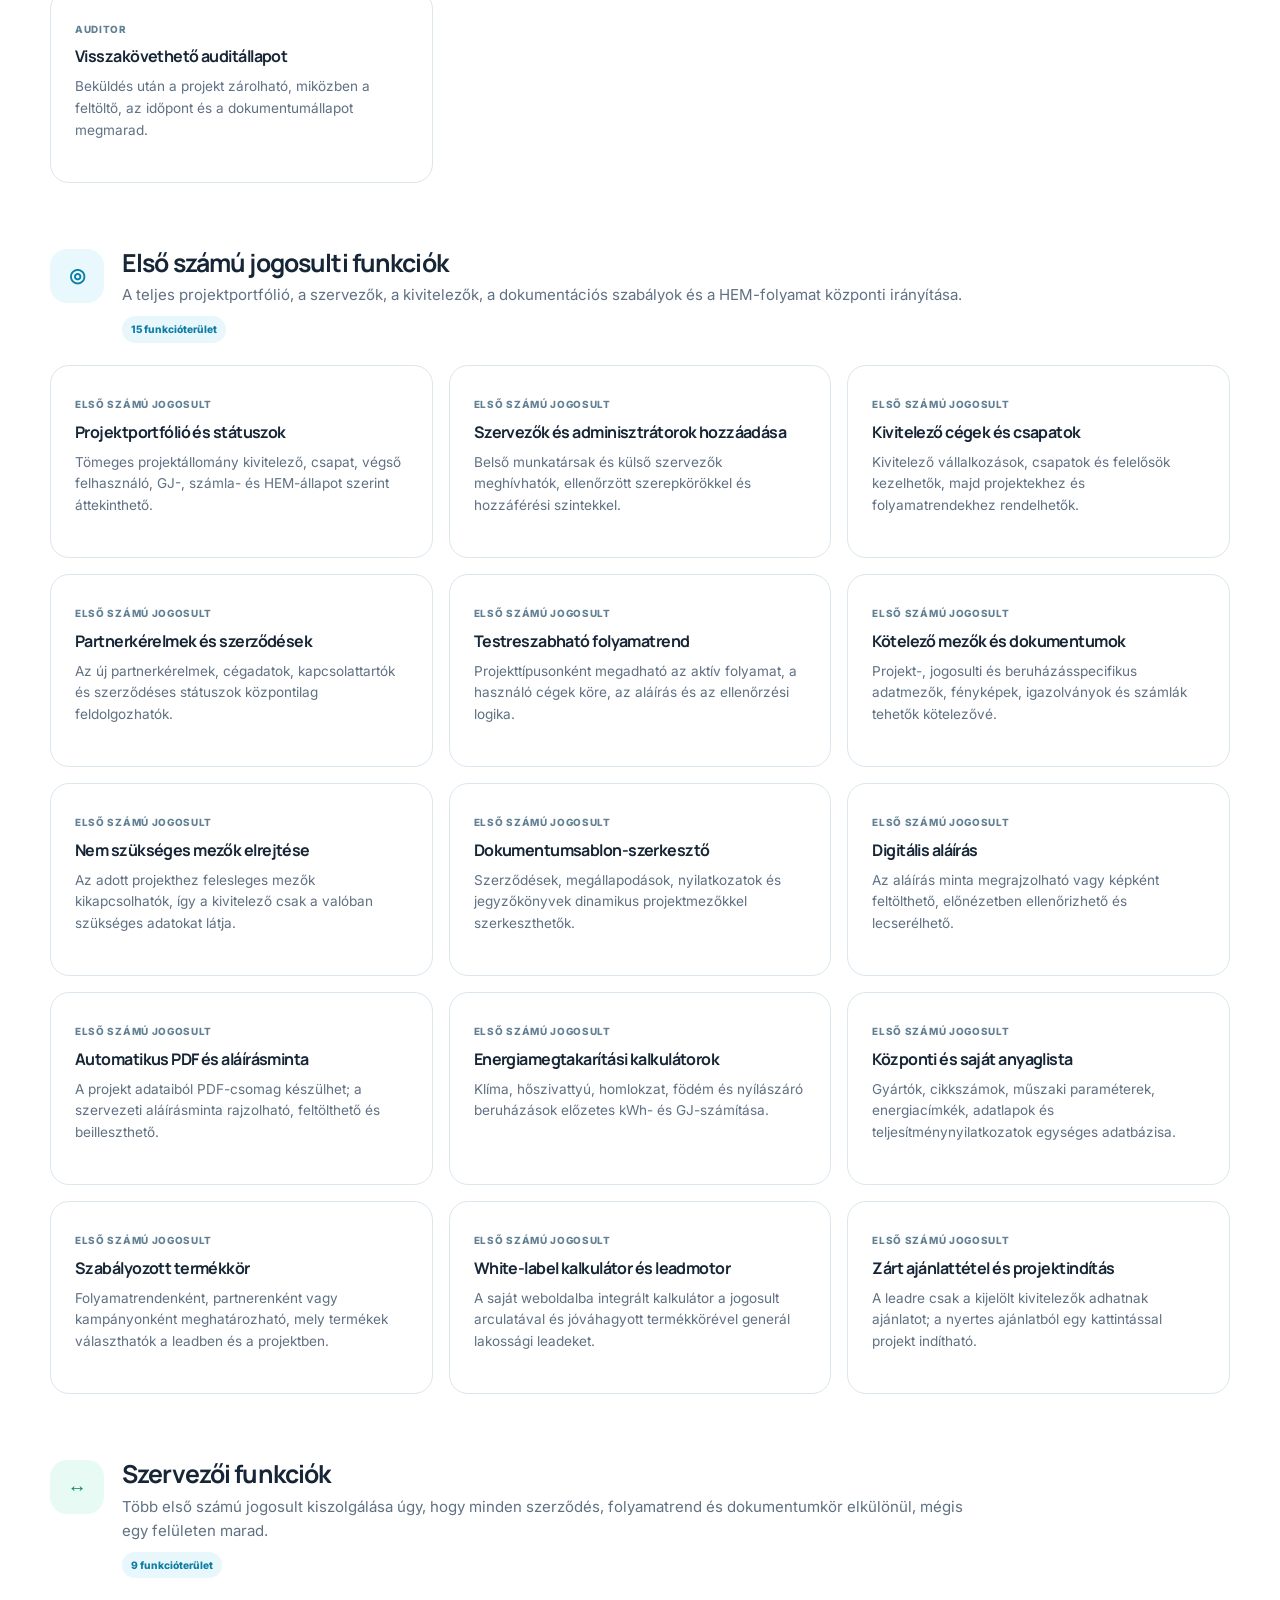
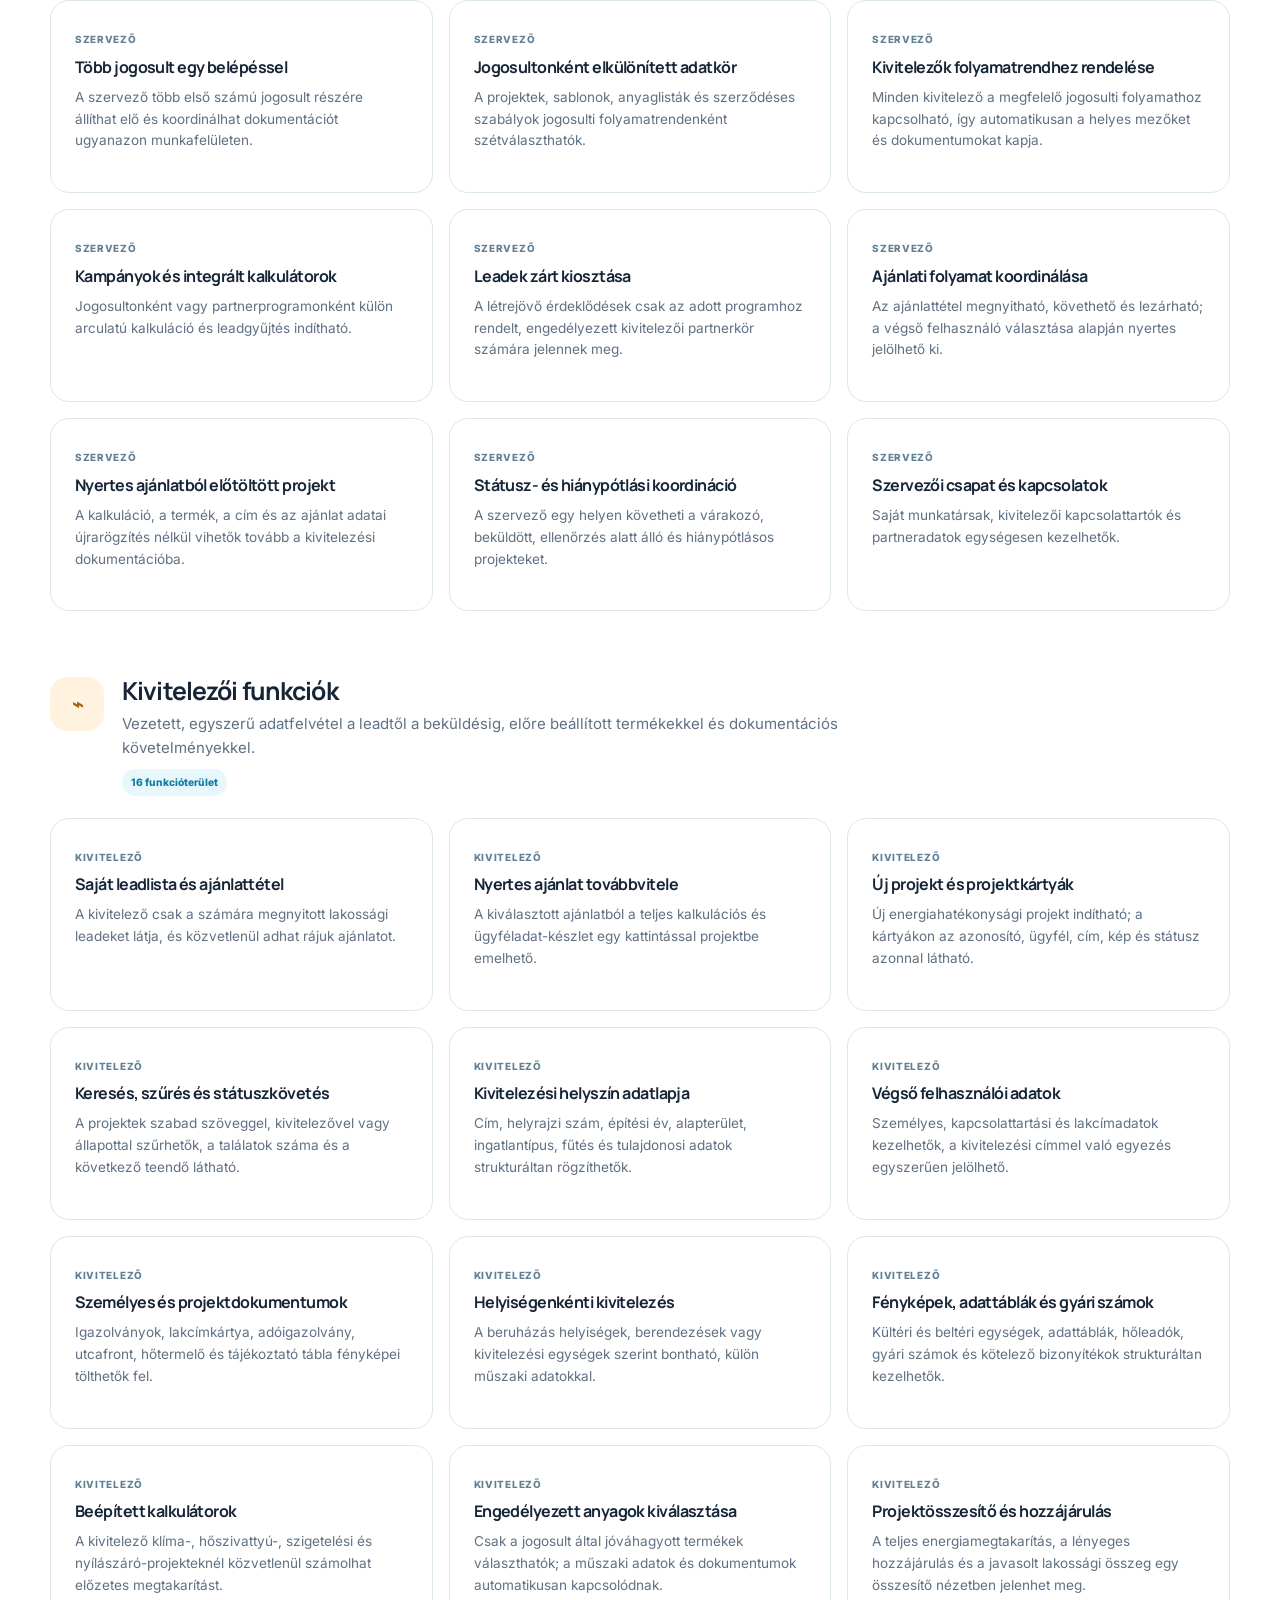
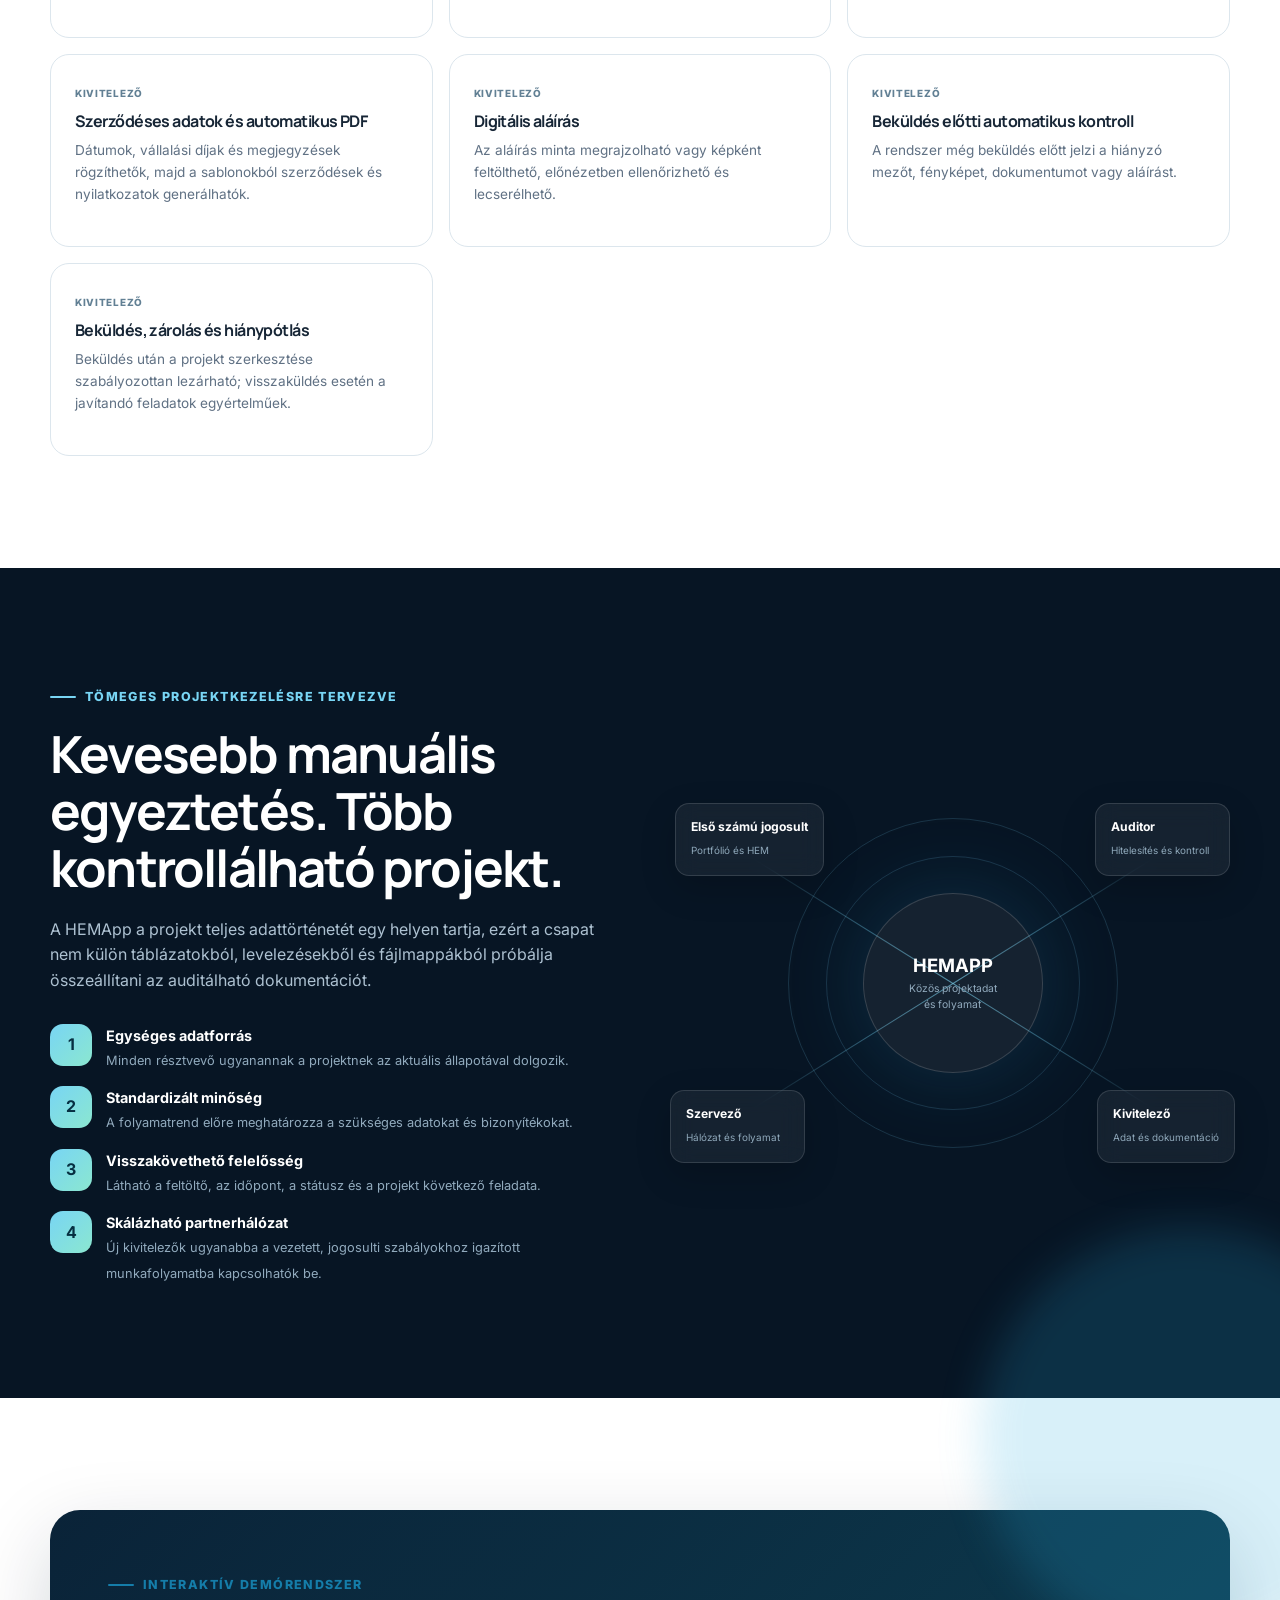
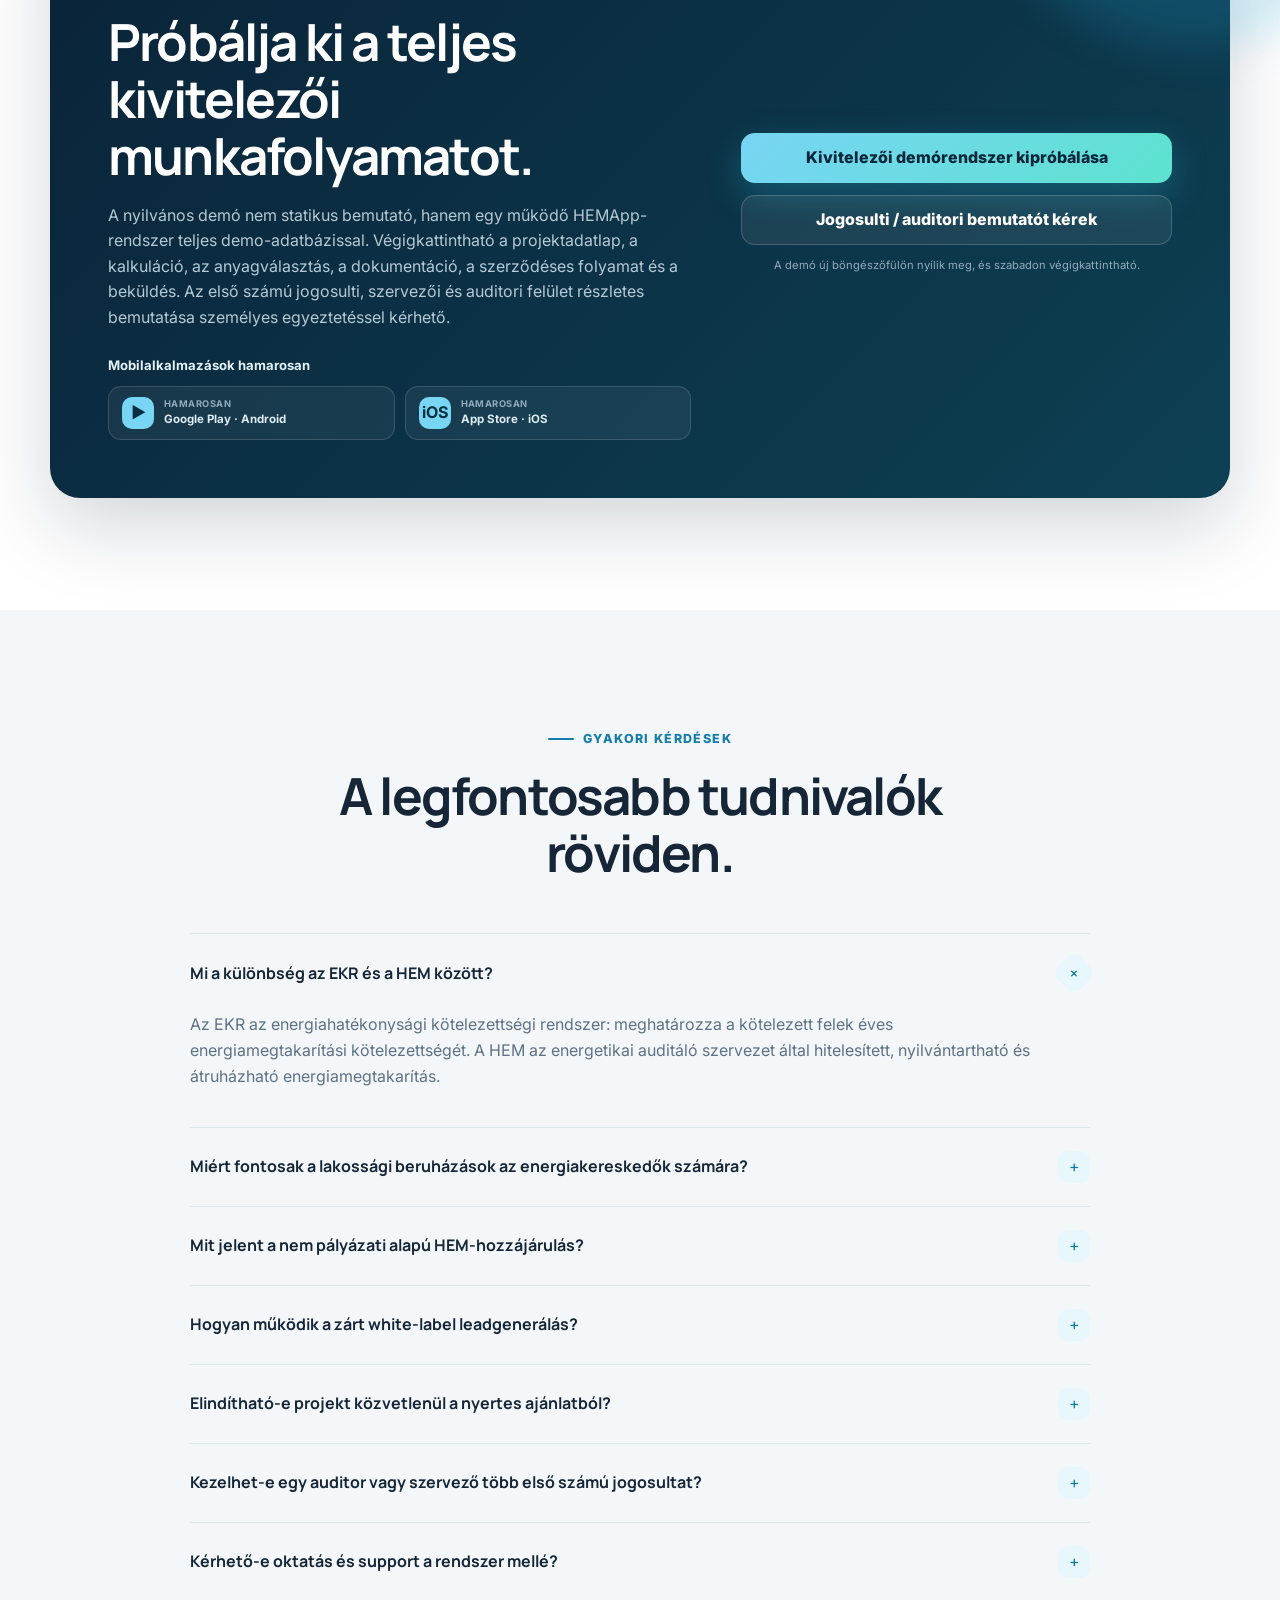
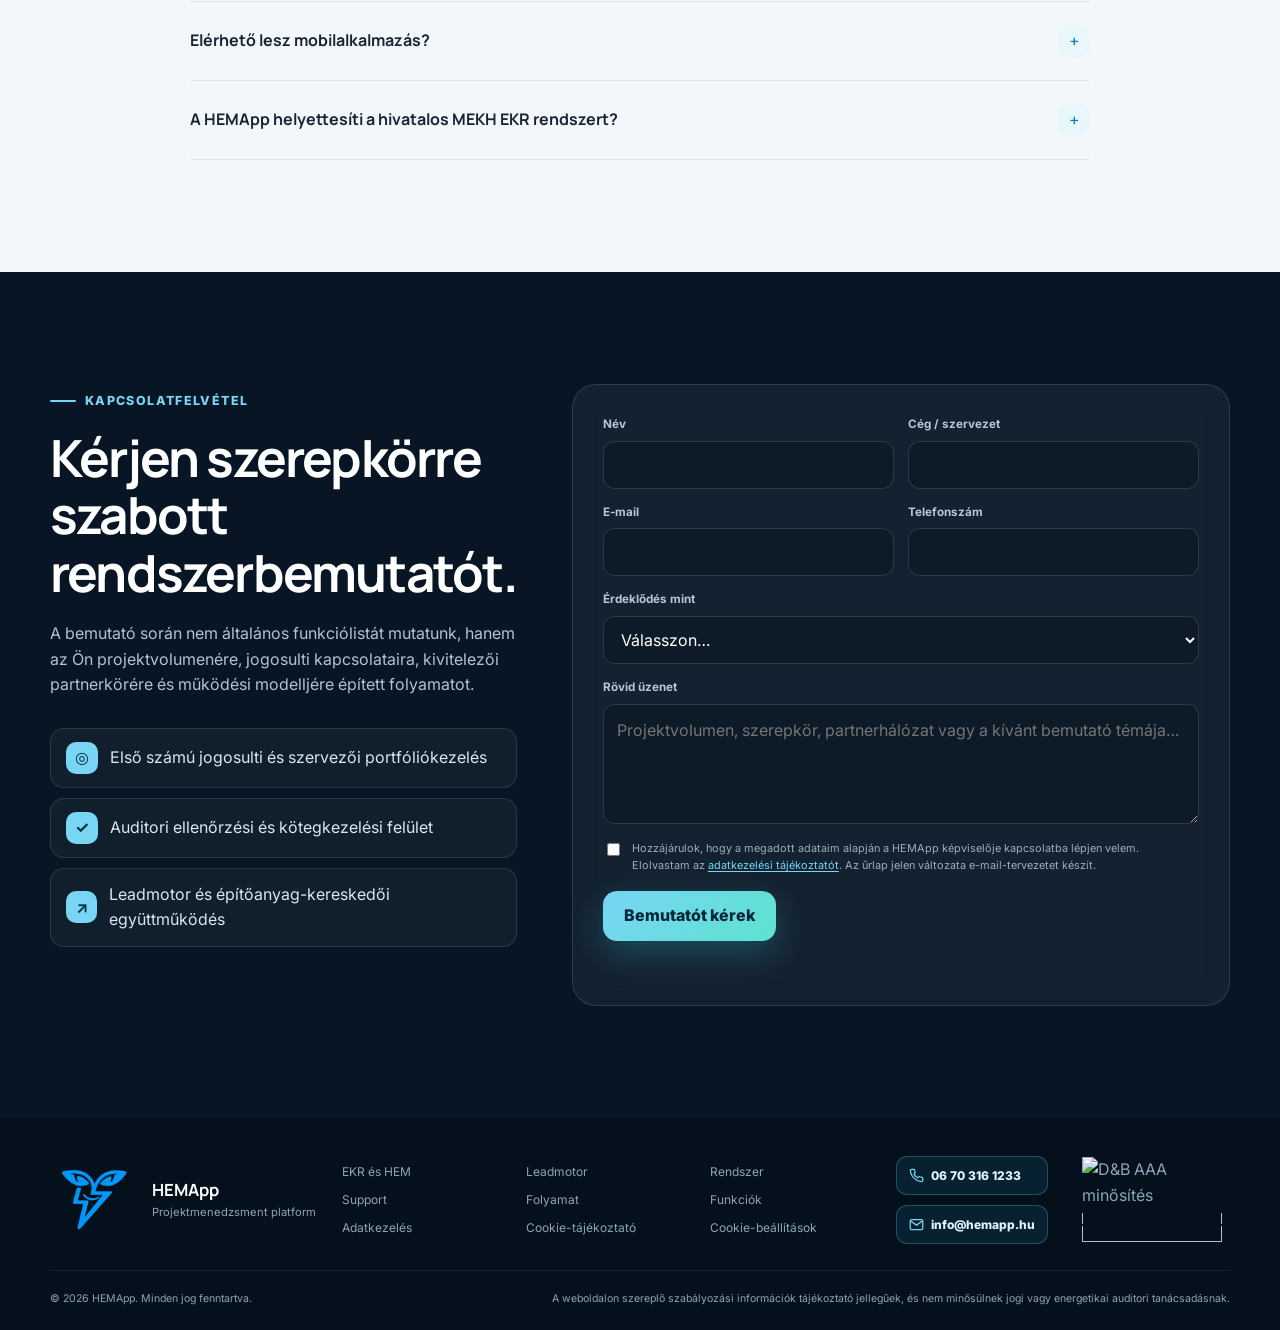
==== commit 8445c3f6: "Polish navigation branding and feature catalogue" ====
--- a/index.html
+++ b/index.html
@@ -13,6 +13,8 @@
   <meta property="og:url" content="https://hemapp.hu/">
   <meta name="twitter:card" content="summary_large_image">
   <link rel="canonical" href="https://hemapp.hu/">
+  <link rel="icon" href="/assets/hemapp-logo-transparent.png" type="image/png">
+  <link rel="apple-touch-icon" href="/assets/hemapp-logo-transparent.png">
   <link rel="preconnect" href="https://fonts.googleapis.com">
   <link rel="preconnect" href="https://fonts.gstatic.com" crossorigin>
   <link href="https://fonts.googleapis.com/css2?family=Inter:wght@400;500;600;700;800&family=Manrope:wght@600;700;800&display=swap" rel="stylesheet">
@@ -97,7 +99,7 @@
     .site-header.scrolled { padding: 10px 0; background: rgba(7, 21, 36, .9); box-shadow: 0 10px 35px rgba(0,0,0,.14); backdrop-filter: blur(18px); }
     .nav-wrap { display: flex; align-items: center; justify-content: space-between; gap: 28px; }
     .brand { display: inline-flex; align-items: center; gap: 12px; color: #fff; font-family: Manrope, sans-serif; font-weight: 800; letter-spacing: -.02em; }
-    .brand-mark { width: 38px; height: 38px; }
+    .brand-mark { width: 38px; height: 38px; object-fit: contain; }
     .brand-copy { display: grid; line-height: 1.05; }
     .brand-copy strong { font-size: 1.02rem; letter-spacing: .02em; }
     .brand-copy small { margin-top: 4px; color: #91aec4; font-size: .56rem; font-weight: 700; letter-spacing: .08em; text-transform: uppercase; }
@@ -106,6 +108,8 @@
     .nav-links a:hover { color: #fff; }
     .nav-cta { display: inline-flex; align-items: center; gap: 8px; padding: 11px 17px; border: 1px solid rgba(255,255,255,.16); border-radius: 999px; color: #fff; background: rgba(255,255,255,.07); }
     .nav-cta:hover { background: rgba(255,255,255,.13); }
+    .nav-login { display: inline-flex; align-items: center; justify-content: center; padding: 11px 17px; border-radius: 999px; color: #04253a; background: linear-gradient(135deg, var(--cyan-2), #5de2cf); font-weight: 800; }
+    .nav-login:hover { color: #04253a; box-shadow: 0 10px 28px rgba(45,190,220,.25); }
     .menu-toggle { display: none; width: 44px; height: 44px; place-items: center; border: 1px solid rgba(255,255,255,.16); border-radius: 13px; color: #fff; background: rgba(255,255,255,.07); cursor: pointer; }
 
     /* Buttons */
@@ -306,9 +310,8 @@
 
     /* Feature grid */
     .feature-grid { display: grid; grid-template-columns: repeat(3, 1fr); gap: 16px; }
-    .feature-card { min-height: 215px; padding: 28px; border: 1px solid var(--line); border-radius: 19px; background: #fff; transition: transform .2s ease, box-shadow .2s ease, border .2s ease; }
+    .feature-card { min-height: 170px; padding: 24px; border: 1px solid var(--line); border-radius: 19px; background: #fff; transition: transform .2s ease, box-shadow .2s ease, border .2s ease; }
     .feature-card:hover { transform: translateY(-4px); border-color: #a8dff1; box-shadow: var(--shadow-sm); }
-    .feature-icon { width: 45px; height: 45px; display: grid; place-items: center; margin-bottom: 22px; border-radius: 14px; color: #0b7fa7; background: #e8f8fd; }
     .feature-card h3 { margin-bottom: 10px; font-size: 1rem; }
     .feature-card p { color: var(--muted); font-size: .85rem; }
 
@@ -342,31 +345,13 @@
     .feature-group-head h3 { margin-bottom: 7px; font-size: 1.55rem; }
     .feature-group-head p { margin: 0; max-width: 850px; color: var(--muted); font-size: .94rem; }
     .feature-count { display: inline-flex; width: fit-content; margin-top: 9px; padding: 5px 9px; border-radius: 999px; color: #0d7da3; font-size: .64rem; font-weight: 800; background: #e8f7fc; }
-    .feature-groups .feature-card { min-height: 190px; }
+    .feature-groups .feature-card { min-height: 155px; }
     .feature-card .feature-owner { display: inline-flex; margin-bottom: 11px; color: #628094; font-size: .62rem; font-weight: 800; letter-spacing: .07em; text-transform: uppercase; }
-    .feature-group.role-auditor .feature-role-badge,
-    .feature-group.role-auditor .feature-icon { color: #6d4ecb; background: #f0ebff; }
-    .feature-group.role-jogosult .feature-role-badge,
-    .feature-group.role-jogosult .feature-icon { color: #0b7fa7; background: #e8f8fd; }
-    .feature-group.role-szervezo .feature-role-badge,
-    .feature-group.role-szervezo .feature-icon { color: #0b8b6e; background: #e8faf4; }
-    .feature-group.role-kivitelezo .feature-role-badge,
-    .feature-group.role-kivitelezo .feature-icon { color: #a66a0a; background: #fff3df; }
-    .feature-group.role-kozos .feature-role-badge,
-    .feature-group.role-kozos .feature-icon { color: #315b7b; background: #edf3f7; }
-
-    /* Optional support service */
-    .support-section { padding-top: 0; }
-    .support-panel { position: relative; display: grid; grid-template-columns: .88fr 1.12fr; gap: 54px; align-items: center; padding: 58px; border: 1px solid var(--line); border-radius: 30px; background: linear-gradient(145deg, #f7fbfd, #edf7fa); box-shadow: var(--shadow-sm); overflow: hidden; }
-    .support-panel::after { content: ""; position: absolute; width: 360px; height: 360px; right: -120px; top: -170px; border-radius: 50%; background: rgba(42,169,223,.12); filter: blur(20px); }
-    .support-panel > * { position: relative; z-index: 1; }
-    .support-copy p { margin-top: 18px; color: var(--muted); }
-    .support-label { display: inline-flex; margin-top: 7px; padding: 7px 11px; border-radius: 999px; color: #0d7da3; font-size: .68rem; font-weight: 800; background: #e4f5fb; }
-    .support-items { display: grid; grid-template-columns: repeat(2, 1fr); gap: 13px; }
-    .support-item { min-height: 145px; padding: 20px; border: 1px solid #d8e8ee; border-radius: 17px; background: rgba(255,255,255,.82); }
-    .support-item b { width: 36px; height: 36px; display: grid; place-items: center; margin-bottom: 13px; border-radius: 11px; color: #0c7da3; background: #e6f7fc; }
-    .support-item strong { display: block; margin-bottom: 5px; font-size: .88rem; }
-    .support-item span { color: var(--muted); font-size: .76rem; line-height: 1.5; }
+    .feature-group.role-auditor .feature-role-badge { color: #6d4ecb; background: #f0ebff; }
+    .feature-group.role-jogosult .feature-role-badge { color: #0b7fa7; background: #e8f8fd; }
+    .feature-group.role-szervezo .feature-role-badge { color: #0b8b6e; background: #e8faf4; }
+    .feature-group.role-kivitelezo .feature-role-badge { color: #a66a0a; background: #fff3df; }
+    .feature-group.role-kozos .feature-role-badge { color: #315b7b; background: #edf3f7; }
 
     /* Mobile application release badges */
     .mobile-release { margin-top: 24px; }
@@ -452,15 +437,20 @@
 
     /* Footer */
     .site-footer { padding: 38px 0 22px; color: #8ca5b7; background: #04101c; }
-    .footer-top { display: grid; grid-template-columns: auto 1fr; gap: 42px; align-items: center; padding-bottom: 26px; border-bottom: 1px solid rgba(255,255,255,.08); }
-    .footer-badges { display: flex; align-items: center; gap: 14px; }
+    .footer-top { display: grid; grid-template-columns: auto 1fr auto auto; gap: 26px; align-items: center; padding-bottom: 26px; border-bottom: 1px solid rgba(255,255,255,.08); }
     .footer-brand { display: flex; align-items: center; gap: 14px; }
-    .footer-brand-logo { width: 88px; height: 88px; object-fit: contain; border-radius: 10px; background: #fff; }
+    .footer-brand-logo { width: 88px; height: 88px; object-fit: contain; }
     .footer-brand strong { display: block; color: #fff; font-family: Manrope; font-size: 1.05rem; }
     .footer-brand span { display: block; font-size: .7rem; }
-    .footer-rating { width: 156px; height: 88px; overflow: hidden; border: 1px solid rgba(226,190,92,.3); border-radius: 10px; background: #f4f4f4; }
-    .footer-rating img { width: 100%; height: 100%; object-fit: contain; }
-    .footer-nav-area { display: grid; grid-template-columns: auto auto; justify-content: end; align-items: center; gap: 26px; }
+    .footer-rating { width: 156px; height: 88px; display: grid; align-content: center; justify-items: center; gap: 2px; overflow: hidden; }
+    .footer-rating-logo, .footer-rating-duns, .footer-rating-date { position: relative; width: 140px; overflow: hidden; }
+    .footer-rating-logo { height: 54px; }
+    .footer-rating-duns { height: 11px; }
+    .footer-rating-date { height: 16px; }
+    .footer-rating img { position: absolute; left: 0; width: 140px; height: 140px; max-width: none; }
+    .footer-rating-logo img { top: 0; }
+    .footer-rating-duns img { top: -104px; }
+    .footer-rating-date img { bottom: 0; }
     .footer-links { display: grid; grid-template-columns: repeat(3, minmax(120px, auto)); gap: 9px 24px; font-size: .75rem; }
     .footer-links a:hover, .footer-links button:hover { color: #fff; }
     .footer-links button { padding: 0; border: 0; color: inherit; background: none; cursor: pointer; }
@@ -502,12 +492,12 @@
     /* Responsive */
     @media (max-width: 1080px) {
       .nav-links { gap: 17px; }
-      .nav-links a:not(.nav-cta) { display: none; }
+      .nav-links a:not(.nav-cta):not(.nav-login) { display: none; }
       .hero-grid { grid-template-columns: 1fr; gap: 45px; }
       .hero { padding-top: 145px; }
       .hero-copy { max-width: 830px; }
       .hero-visual { min-height: 540px; max-width: 800px; width: 100%; margin: 0 auto; }
-      .definition-grid, .lead-grid, .benefit-grid, .support-panel { grid-template-columns: 1fr; }
+      .definition-grid, .lead-grid, .benefit-grid { grid-template-columns: 1fr; }
       .merchant-panel { grid-template-columns: 1fr; }
       .merchant-visual { min-height: auto; }
       .platform-layout { grid-template-columns: 1fr; }
@@ -561,18 +551,14 @@
       .process-track { grid-template-columns: repeat(2, 1fr); }
       .feature-grid { grid-template-columns: 1fr; }
       .feature-group-head { grid-template-columns: 1fr; }
-      .support-panel { padding: 34px 25px; }
-      .support-items { grid-template-columns: 1fr; }
       .store-badges { grid-template-columns: 1fr; }
       .architecture { min-height: 430px; transform: scale(.86); margin: -25px; }
       .demo-panel { padding: 34px 25px; }
       .demo-actions { grid-template-columns: 1fr; }
       .form-grid, .contact-grid { grid-template-columns: 1fr; }
       .footer-top, .footer-bottom { grid-template-columns: 1fr; display: grid; }
-      .footer-nav-area { grid-template-columns: 1fr; justify-content: stretch; justify-items: start; }
       .footer-links { grid-template-columns: repeat(3, minmax(0, 1fr)); width: 100%; gap: 10px 16px; }
       .footer-contacts { justify-content: flex-start; }
-      .footer-badges { align-items: flex-start; }
       .cookie__box { grid-template-columns: 1fr; }
     }
 
@@ -586,12 +572,7 @@
   <header class="site-header" id="siteHeader">
     <div class="container nav-wrap">
       <a class="brand" href="#top" aria-label="HEMApp kezdőlap">
-        <svg class="brand-mark" viewBox="0 0 48 48" aria-hidden="true">
-          <defs><linearGradient id="lg" x1="0" y1="0" x2="1" y2="1"><stop stop-color="#7adbf7"/><stop offset="1" stop-color="#55e2c8"/></linearGradient></defs>
-          <path d="M24 3.5 42 14v20L24 44.5 6 34V14Z" fill="none" stroke="url(#lg)" stroke-width="2.4"/>
-          <path d="M14 16.5 24 10l10 6.5-10 6.4Z" fill="url(#lg)" opacity=".94"/>
-          <path d="M14 20.4 22 25v10.2l-8-4.6Zm20 0-8 4.6v10.2l8-4.6Z" fill="url(#lg)" opacity=".76"/>
-        </svg>
+        <img class="brand-mark" src="/assets/hemapp-logo-transparent.png" alt="" width="256" height="256">
         <span class="brand-copy"><strong>HEMAPP</strong><small>Energiahatékonysági projektplatform</small></span>
       </a>
 
@@ -601,8 +582,9 @@
         <a href="#platform">Rendszer</a>
         <a href="#folyamat">Folyamat</a>
         <a href="#funkciok">Funkciók</a>
-        <a href="#support">Support</a>
+        <a href="#funkcio-kozos">Support</a>
         <a class="nav-cta" href="#kapcsolat">Bemutatót kérek</a>
+        <a class="nav-login" href="https://app.hemapp.hu/">Belépés</a>
       </nav>
 
       <button class="menu-toggle" id="menuToggle" type="button" aria-label="Menü megnyitása" aria-expanded="false">
@@ -828,48 +810,65 @@
           <h2>A napi operáció teljes eszköztára, szerepkörönként.</h2>
           <p>A HEMApp nem egyszerű dokumentumtár: leadgenerálási, portfóliókezelési, folyamatirányítási, kivitelezési, dokumentációs és auditori munkarendszer. Az alábbi funkciók a résztvevők konkrét feladatai szerint mutatják be a platform teljes képességét.</p>
           <nav class="feature-index" aria-label="Funkciók szerepkör szerint">
-            <a href="#funkcio-auditor">Auditor</a><a href="#funkcio-jogosult">Első számú jogosult</a><a href="#funkcio-szervezo">Szervező</a><a href="#funkcio-kivitelezo">Kivitelező</a><a href="#funkcio-kozos">Közös funkciók</a>
+            <a href="#funkcio-kozos">Közös funkciók</a><a href="#funkcio-auditor">Auditor</a><a href="#funkcio-jogosult">Első számú jogosult</a><a href="#funkcio-szervezo">Szervező</a><a href="#funkcio-kivitelezo">Kivitelező</a>
           </nav>
         </div>
         <div class="feature-groups">
+        <div class="feature-group role-kozos" id="funkcio-kozos">
+          <div class="feature-group-head" data-reveal>
+            <span class="feature-role-badge">H</span>
+            <div><h3>Közös platformfunkciók</h3><p>A szerepkörök közötti együttműködést és a napi használhatóságot biztosító központi rendszerfunkciók.</p><span class="feature-count">8 funkcióterület</span></div>
+          </div>
+          <div class="feature-grid">
+          <article class="feature-card" data-reveal><span class="feature-owner">Minden szerepkör</span><h3>Szervezeti adatlap és arculat</h3><p>Cégnév, adószám, cím, kapcsolati adatok, logó és szervezeti profil központilag karbantartható.</p></article>
+          <article class="feature-card" data-reveal><span class="feature-owner">Minden szerepkör</span><h3>Kapcsolatok és meghívások</h3><p>Adminisztrátorok, munkatársak, csapatok és kapcsolattartók meghívással kapcsolhatók a szervezethez.</p></article>
+          <article class="feature-card" data-reveal><span class="feature-owner">Minden szerepkör</span><h3>Központi segédlet- és dokumentumtár</h3><p>Adatlapok, programismertetők, arculati útmutatók, tulajdoni lapos segédletek és letölthető anyagok egy helyen.</p></article>
+          <article class="feature-card" data-reveal><span class="feature-owner">Minden szerepkör</span><h3>Gyors, egységes kezelőfelület</h3><p>Keresés, szűrés, rendezés, lapozás, találatszám, színkódolt státuszok és gyorsműveletek segítik a tömeges munkát.</p></article>
+          <article class="feature-card" data-reveal><span class="feature-owner">Minden szerepkör</span><h3>Profil, nyelv, téma és mobil elérés</h3><p>Felhasználói profil, jelszó- és e-mail-kezelés, világos/sötét mód, valamint hamarosan Android- és iOS-alkalmazás.</p></article>
+          <article class="feature-card" data-reveal><span class="feature-owner">Minden szerepkör</span><h3>Oktatóvideók</h3><p>Projektindítás, adatfelvétel, anyagválasztás, helyszíni fényképek, dokumentumfeltöltés és beküldés lépésről lépésre bemutatva.</p></article>
+          <article class="feature-card" data-reveal><span class="feature-owner">Minden szerepkör</span><h3>Folyamatbevezetési támogatás</h3><p>A meglévő működés feltérképezése, a folyamatrendek, sablonok, jogosultságok és ellenőrzési munkalisták közös beállítása.</p></article>
+          <article class="feature-card" data-reveal><span class="feature-owner">Minden szerepkör</span><h3>Telefonos támogatás</h3><p>Gyors segítség a rendszerhasználati, dokumentációs és folyamatmegvalósítási kérdésekhez.</p></article>
+          </div>
+        </div>
         <div class="feature-group role-auditor" id="funkcio-auditor">
           <div class="feature-group-head" data-reveal>
             <span class="feature-role-badge">✓</span>
             <div><h3>Auditori funkciók</h3><p>Több első számú jogosult, nagy projektmennyiség és elkülönített dokumentáció kezelése egyetlen ellenőrzési felületen.</p><span class="feature-count">10 funkcióterület</span></div>
           </div>
           <div class="feature-grid">
-          <article class="feature-card" data-reveal><span class="feature-icon">◉</span><span class="feature-owner">Auditor</span><h3>Több jogosulti portfólió</h3><p>Több első számú jogosult szerződései és projektjei egy belépéssel, ügyfelenként elkülönítve kezelhetők.</p></article>
-          <article class="feature-card" data-reveal><span class="feature-icon">⌘</span><span class="feature-owner">Auditor</span><h3>Elkülönített folyamatrendek</h3><p>Minden jogosulti vagy szerződéses kapcsolat saját dokumentum-, anyag- és ellenőrzési szabályokat kaphat.</p></article>
-          <article class="feature-card" data-reveal><span class="feature-icon">◎</span><span class="feature-owner">Auditor</span><h3>Auditori munkatársak és jogosultságok</h3><p>Auditori kollégák meghívhatók, a hozzáférés pedig feladatkörhöz és ügyfélkörhöz igazítható.</p></article>
-          <article class="feature-card" data-reveal><span class="feature-icon">▦</span><span class="feature-owner">Auditor</span><h3>Beküldött projektek munkalistája</h3><p>Kereshető és rendezhető lista projekt, végső felhasználó, jogosult, kivitelező, csapat és státusz szerint.</p></article>
-          <article class="feature-card" data-reveal><span class="feature-icon">◫</span><span class="feature-owner">Auditor</span><h3>Teljes projekt-dosszié</h3><p>Projektadatok, kivitelezés, szerződések, fényképek, anyagok, számlák és mellékletek egy ellenőrzési nézetben.</p></article>
-          <article class="feature-card" data-reveal><span class="feature-icon">↩</span><span class="feature-owner">Auditor</span><h3>Hiánypótlás és visszaküldés</h3><p>A hiányok strukturáltan jelölhetők, a projekt visszaküldhető, majd ismételt ellenőrzésre fogadható.</p></article>
-          <article class="feature-card" data-reveal><span class="feature-icon">∑</span><span class="feature-owner">Auditor</span><h3>GJ-érték ellenőrzése és jóváhagyása</h3><p>A számított és a jóváhagyott energiamegtakarítás elkülönítve, GJ-ban rögzíthető és követhető.</p></article>
-          <article class="feature-card" data-reveal><span class="feature-icon">▧</span><span class="feature-owner">Auditor</span><h3>Számla- és pénzügyi státusz</h3><p>Azonnal látható, hogy a kivitelezői számla és a szükséges pénzügyi dokumentáció rendelkezésre áll-e.</p></article>
-          <article class="feature-card" data-reveal><span class="feature-icon">▱</span><span class="feature-owner">Auditor</span><h3>HEM-kötegek és MEKH-azonosító</h3><p>Jóváhagyott projektek köteghez rendelhetők; követhető az összes GJ, a projektszám, az azonosító és a lezárás.</p></article>
-          <article class="feature-card" data-reveal><span class="feature-icon">🔒</span><span class="feature-owner">Auditor</span><h3>Visszakövethető auditállapot</h3><p>Beküldés után a projekt zárolható, miközben a feltöltő, az időpont és a dokumentumállapot megmarad.</p></article>
+          <article class="feature-card" data-reveal><span class="feature-owner">Auditor</span><h3>Több jogosulti portfólió</h3><p>Több első számú jogosult szerződései és projektjei egy belépéssel, ügyfelenként elkülönítve kezelhetők.</p></article>
+          <article class="feature-card" data-reveal><span class="feature-owner">Auditor</span><h3>Elkülönített folyamatrendek</h3><p>Minden jogosulti vagy szerződéses kapcsolat saját dokumentum-, anyag- és ellenőrzési szabályokat kaphat.</p></article>
+          <article class="feature-card" data-reveal><span class="feature-owner">Auditor</span><h3>Auditori munkatársak és jogosultságok</h3><p>Auditori kollégák meghívhatók, a hozzáférés pedig feladatkörhöz és ügyfélkörhöz igazítható.</p></article>
+          <article class="feature-card" data-reveal><span class="feature-owner">Auditor</span><h3>Beküldött projektek munkalistája</h3><p>Kereshető és rendezhető lista projekt, végső felhasználó, jogosult, kivitelező, csapat és státusz szerint.</p></article>
+          <article class="feature-card" data-reveal><span class="feature-owner">Auditor</span><h3>Teljes projekt-dosszié</h3><p>Projektadatok, kivitelezés, szerződések, fényképek, anyagok, számlák és mellékletek egy ellenőrzési nézetben.</p></article>
+          <article class="feature-card" data-reveal><span class="feature-owner">Auditor</span><h3>Hiánypótlás és visszaküldés</h3><p>A hiányok strukturáltan jelölhetők, a projekt visszaküldhető, majd ismételt ellenőrzésre fogadható.</p></article>
+          <article class="feature-card" data-reveal><span class="feature-owner">Auditor</span><h3>GJ-érték ellenőrzése és jóváhagyása</h3><p>A számított és a jóváhagyott energiamegtakarítás elkülönítve, GJ-ban rögzíthető és követhető.</p></article>
+          <article class="feature-card" data-reveal><span class="feature-owner">Auditor</span><h3>Számla- és pénzügyi státusz</h3><p>Azonnal látható, hogy a kivitelezői számla és a szükséges pénzügyi dokumentáció rendelkezésre áll-e.</p></article>
+          <article class="feature-card" data-reveal><span class="feature-owner">Auditor</span><h3>HEM-kötegek és MEKH-azonosító</h3><p>Jóváhagyott projektek köteghez rendelhetők; követhető az összes GJ, a projektszám, az azonosító és a lezárás.</p></article>
+          <article class="feature-card" data-reveal><span class="feature-owner">Auditor</span><h3>Visszakövethető auditállapot</h3><p>Beküldés után a projekt zárolható, miközben a feltöltő, az időpont és a dokumentumállapot megmarad.</p></article>
           </div>
         </div>
         <div class="feature-group role-jogosult" id="funkcio-jogosult">
           <div class="feature-group-head" data-reveal>
             <span class="feature-role-badge">◎</span>
-            <div><h3>Első számú jogosulti funkciók</h3><p>A teljes projektportfólió, a szervezők, a kivitelezők, a dokumentációs szabályok és a HEM-folyamat központi irányítása.</p><span class="feature-count">14 funkcióterület</span></div>
+            <div><h3>Első számú jogosulti funkciók</h3><p>A teljes projektportfólió, a szervezők, a kivitelezők, a dokumentációs szabályok és a HEM-folyamat központi irányítása.</p><span class="feature-count">15 funkcióterület</span></div>
           </div>
           <div class="feature-grid">
-          <article class="feature-card" data-reveal><span class="feature-icon">▦</span><span class="feature-owner">Első számú jogosult</span><h3>Projektportfólió és státuszok</h3><p>Tömeges projektállomány kivitelező, csapat, végső felhasználó, GJ-, számla- és HEM-állapot szerint áttekinthető.</p></article>
-          <article class="feature-card" data-reveal><span class="feature-icon">◎</span><span class="feature-owner">Első számú jogosult</span><h3>Szervezők és adminisztrátorok hozzáadása</h3><p>Belső munkatársak és külső szervezők meghívhatók, ellenőrzött szerepkörökkel és hozzáférési szintekkel.</p></article>
-          <article class="feature-card" data-reveal><span class="feature-icon">⌁</span><span class="feature-owner">Első számú jogosult</span><h3>Kivitelező cégek és csapatok</h3><p>Kivitelező vállalkozások, csapatok és felelősök kezelhetők, majd projektekhez és folyamatrendekhez rendelhetők.</p></article>
-          <article class="feature-card" data-reveal><span class="feature-icon">✉</span><span class="feature-owner">Első számú jogosult</span><h3>Partnerkérelmek és szerződések</h3><p>Az új partnerkérelmek, cégadatok, kapcsolattartók és szerződéses státuszok központilag feldolgozhatók.</p></article>
-          <article class="feature-card" data-reveal><span class="feature-icon">⌘</span><span class="feature-owner">Első számú jogosult</span><h3>Testreszabható folyamatrend</h3><p>Projekttípusonként megadható az aktív folyamat, a használó cégek köre, az aláírás és az ellenőrzési logika.</p></article>
-          <article class="feature-card" data-reveal><span class="feature-icon">✓</span><span class="feature-owner">Első számú jogosult</span><h3>Kötelező mezők és dokumentumok</h3><p>Projekt-, jogosulti és beruházásspecifikus adatmezők, fényképek, igazolványok és számlák tehetők kötelezővé.</p></article>
-          <article class="feature-card" data-reveal><span class="feature-icon">−</span><span class="feature-owner">Első számú jogosult</span><h3>Nem szükséges mezők elrejtése</h3><p>Az adott projekthez felesleges mezők kikapcsolhatók, így a kivitelező csak a valóban szükséges adatokat látja.</p></article>
-          <article class="feature-card" data-reveal><span class="feature-icon">✎</span><span class="feature-owner">Első számú jogosult</span><h3>Dokumentumsablon-szerkesztő</h3><p>Szerződések, megállapodások, nyilatkozatok és jegyzőkönyvek dinamikus projektmezőkkel szerkeszthetők.</p></article>
-          <article class="feature-card" data-reveal><span class="feature-icon">▤</span><span class="feature-owner">Első számú jogosult</span><h3>Automatikus PDF és aláírásminta</h3><p>A projekt adataiból PDF-csomag készülhet; a szervezeti aláírásminta rajzolható, feltölthető és beilleszthető.</p></article>
-          <article class="feature-card" data-reveal><span class="feature-icon">∑</span><span class="feature-owner">Első számú jogosult</span><h3>Energiamegtakarítási kalkulátorok</h3><p>Klíma, hőszivattyú, homlokzat, födém és nyílászáró beruházások előzetes kWh- és GJ-számítása.</p></article>
-          <article class="feature-card" data-reveal><span class="feature-icon">▧</span><span class="feature-owner">Első számú jogosult</span><h3>Központi és saját anyaglista</h3><p>Gyártók, cikkszámok, műszaki paraméterek, energiacímkék, adatlapok és teljesítménynyilatkozatok egységes adatbázisa.</p></article>
-          <article class="feature-card" data-reveal><span class="feature-icon">🔐</span><span class="feature-owner">Első számú jogosult</span><h3>Szabályozott termékkör</h3><p>Folyamatrendenként, partnerenként vagy kampányonként meghatározható, mely termékek választhatók a leadben és a projektben.</p></article>
-          <article class="feature-card" data-reveal><span class="feature-icon">↗</span><span class="feature-owner">Első számú jogosult</span><h3>White-label kalkulátor és leadmotor</h3><p>A saját weboldalba integrált kalkulátor a jogosult arculatával és jóváhagyott termékkörével generál lakossági leadeket.</p></article>
-          <article class="feature-card" data-reveal><span class="feature-icon">⚑</span><span class="feature-owner">Első számú jogosult</span><h3>Zárt ajánlattétel és projektindítás</h3><p>A leadre csak a kijelölt kivitelezők adhatnak ajánlatot; a nyertes ajánlatból egy kattintással projekt indítható.</p></article>
+          <article class="feature-card" data-reveal><span class="feature-owner">Első számú jogosult</span><h3>Projektportfólió és státuszok</h3><p>Tömeges projektállomány kivitelező, csapat, végső felhasználó, GJ-, számla- és HEM-állapot szerint áttekinthető.</p></article>
+          <article class="feature-card" data-reveal><span class="feature-owner">Első számú jogosult</span><h3>Szervezők és adminisztrátorok hozzáadása</h3><p>Belső munkatársak és külső szervezők meghívhatók, ellenőrzött szerepkörökkel és hozzáférési szintekkel.</p></article>
+          <article class="feature-card" data-reveal><span class="feature-owner">Első számú jogosult</span><h3>Kivitelező cégek és csapatok</h3><p>Kivitelező vállalkozások, csapatok és felelősök kezelhetők, majd projektekhez és folyamatrendekhez rendelhetők.</p></article>
+          <article class="feature-card" data-reveal><span class="feature-owner">Első számú jogosult</span><h3>Partnerkérelmek és szerződések</h3><p>Az új partnerkérelmek, cégadatok, kapcsolattartók és szerződéses státuszok központilag feldolgozhatók.</p></article>
+          <article class="feature-card" data-reveal><span class="feature-owner">Első számú jogosult</span><h3>Testreszabható folyamatrend</h3><p>Projekttípusonként megadható az aktív folyamat, a használó cégek köre, az aláírás és az ellenőrzési logika.</p></article>
+          <article class="feature-card" data-reveal><span class="feature-owner">Első számú jogosult</span><h3>Kötelező mezők és dokumentumok</h3><p>Projekt-, jogosulti és beruházásspecifikus adatmezők, fényképek, igazolványok és számlák tehetők kötelezővé.</p></article>
+          <article class="feature-card" data-reveal><span class="feature-owner">Első számú jogosult</span><h3>Nem szükséges mezők elrejtése</h3><p>Az adott projekthez felesleges mezők kikapcsolhatók, így a kivitelező csak a valóban szükséges adatokat látja.</p></article>
+          <article class="feature-card" data-reveal><span class="feature-owner">Első számú jogosult</span><h3>Dokumentumsablon-szerkesztő</h3><p>Szerződések, megállapodások, nyilatkozatok és jegyzőkönyvek dinamikus projektmezőkkel szerkeszthetők.</p></article>
+          <article class="feature-card" data-reveal><span class="feature-owner">Első számú jogosult</span><h3>Digitális aláírás</h3><p>Az aláírás minta megrajzolható vagy képként feltölthető, előnézetben ellenőrizhető és lecserélhető.</p></article>
+          <article class="feature-card" data-reveal><span class="feature-owner">Első számú jogosult</span><h3>Automatikus PDF és aláírásminta</h3><p>A projekt adataiból PDF-csomag készülhet; a szervezeti aláírásminta rajzolható, feltölthető és beilleszthető.</p></article>
+          <article class="feature-card" data-reveal><span class="feature-owner">Első számú jogosult</span><h3>Energiamegtakarítási kalkulátorok</h3><p>Klíma, hőszivattyú, homlokzat, födém és nyílászáró beruházások előzetes kWh- és GJ-számítása.</p></article>
+          <article class="feature-card" data-reveal><span class="feature-owner">Első számú jogosult</span><h3>Központi és saját anyaglista</h3><p>Gyártók, cikkszámok, műszaki paraméterek, energiacímkék, adatlapok és teljesítménynyilatkozatok egységes adatbázisa.</p></article>
+          <article class="feature-card" data-reveal><span class="feature-owner">Első számú jogosult</span><h3>Szabályozott termékkör</h3><p>Folyamatrendenként, partnerenként vagy kampányonként meghatározható, mely termékek választhatók a leadben és a projektben.</p></article>
+          <article class="feature-card" data-reveal><span class="feature-owner">Első számú jogosult</span><h3>White-label kalkulátor és leadmotor</h3><p>A saját weboldalba integrált kalkulátor a jogosult arculatával és jóváhagyott termékkörével generál lakossági leadeket.</p></article>
+          <article class="feature-card" data-reveal><span class="feature-owner">Első számú jogosult</span><h3>Zárt ajánlattétel és projektindítás</h3><p>A leadre csak a kijelölt kivitelezők adhatnak ajánlatot; a nyertes ajánlatból egy kattintással projekt indítható.</p></article>
           </div>
         </div>
         <div class="feature-group role-szervezo" id="funkcio-szervezo">
@@ -878,52 +877,39 @@
             <div><h3>Szervezői funkciók</h3><p>Több első számú jogosult kiszolgálása úgy, hogy minden szerződés, folyamatrend és dokumentumkör elkülönül, mégis egy felületen marad.</p><span class="feature-count">9 funkcióterület</span></div>
           </div>
           <div class="feature-grid">
-          <article class="feature-card" data-reveal><span class="feature-icon">◉</span><span class="feature-owner">Szervező</span><h3>Több jogosult egy belépéssel</h3><p>A szervező több első számú jogosult részére állíthat elő és koordinálhat dokumentációt ugyanazon munkafelületen.</p></article>
-          <article class="feature-card" data-reveal><span class="feature-icon">▣</span><span class="feature-owner">Szervező</span><h3>Jogosultonként elkülönített adatkör</h3><p>A projektek, sablonok, anyaglisták és szerződéses szabályok jogosulti folyamatrendenként szétválaszthatók.</p></article>
-          <article class="feature-card" data-reveal><span class="feature-icon">⌘</span><span class="feature-owner">Szervező</span><h3>Kivitelezők folyamatrendhez rendelése</h3><p>Minden kivitelező a megfelelő jogosulti folyamathoz kapcsolható, így automatikusan a helyes mezőket és dokumentumokat kapja.</p></article>
-          <article class="feature-card" data-reveal><span class="feature-icon">↗</span><span class="feature-owner">Szervező</span><h3>Kampányok és integrált kalkulátorok</h3><p>Jogosultonként vagy partnerprogramonként külön arculatú kalkuláció és leadgyűjtés indítható.</p></article>
-          <article class="feature-card" data-reveal><span class="feature-icon">🔒</span><span class="feature-owner">Szervező</span><h3>Leadek zárt kiosztása</h3><p>A létrejövő érdeklődések csak az adott programhoz rendelt, engedélyezett kivitelezői partnerkör számára jelennek meg.</p></article>
-          <article class="feature-card" data-reveal><span class="feature-icon">◎</span><span class="feature-owner">Szervező</span><h3>Ajánlati folyamat koordinálása</h3><p>Az ajánlattétel megnyitható, követhető és lezárható; a végső felhasználó választása alapján nyertes jelölhető ki.</p></article>
-          <article class="feature-card" data-reveal><span class="feature-icon">→</span><span class="feature-owner">Szervező</span><h3>Nyertes ajánlatból előtöltött projekt</h3><p>A kalkuláció, a termék, a cím és az ajánlat adatai újrarögzítés nélkül vihetők tovább a kivitelezési dokumentációba.</p></article>
-          <article class="feature-card" data-reveal><span class="feature-icon">✓</span><span class="feature-owner">Szervező</span><h3>Státusz- és hiánypótlási koordináció</h3><p>A szervező egy helyen követheti a várakozó, beküldött, ellenőrzés alatt álló és hiánypótlásos projekteket.</p></article>
-          <article class="feature-card" data-reveal><span class="feature-icon">◎</span><span class="feature-owner">Szervező</span><h3>Szervezői csapat és kapcsolatok</h3><p>Saját munkatársak, kivitelezői kapcsolattartók és partneradatok egységesen kezelhetők.</p></article>
+          <article class="feature-card" data-reveal><span class="feature-owner">Szervező</span><h3>Több jogosult egy belépéssel</h3><p>A szervező több első számú jogosult részére állíthat elő és koordinálhat dokumentációt ugyanazon munkafelületen.</p></article>
+          <article class="feature-card" data-reveal><span class="feature-owner">Szervező</span><h3>Jogosultonként elkülönített adatkör</h3><p>A projektek, sablonok, anyaglisták és szerződéses szabályok jogosulti folyamatrendenként szétválaszthatók.</p></article>
+          <article class="feature-card" data-reveal><span class="feature-owner">Szervező</span><h3>Kivitelezők folyamatrendhez rendelése</h3><p>Minden kivitelező a megfelelő jogosulti folyamathoz kapcsolható, így automatikusan a helyes mezőket és dokumentumokat kapja.</p></article>
+          <article class="feature-card" data-reveal><span class="feature-owner">Szervező</span><h3>Kampányok és integrált kalkulátorok</h3><p>Jogosultonként vagy partnerprogramonként külön arculatú kalkuláció és leadgyűjtés indítható.</p></article>
+          <article class="feature-card" data-reveal><span class="feature-owner">Szervező</span><h3>Leadek zárt kiosztása</h3><p>A létrejövő érdeklődések csak az adott programhoz rendelt, engedélyezett kivitelezői partnerkör számára jelennek meg.</p></article>
+          <article class="feature-card" data-reveal><span class="feature-owner">Szervező</span><h3>Ajánlati folyamat koordinálása</h3><p>Az ajánlattétel megnyitható, követhető és lezárható; a végső felhasználó választása alapján nyertes jelölhető ki.</p></article>
+          <article class="feature-card" data-reveal><span class="feature-owner">Szervező</span><h3>Nyertes ajánlatból előtöltött projekt</h3><p>A kalkuláció, a termék, a cím és az ajánlat adatai újrarögzítés nélkül vihetők tovább a kivitelezési dokumentációba.</p></article>
+          <article class="feature-card" data-reveal><span class="feature-owner">Szervező</span><h3>Státusz- és hiánypótlási koordináció</h3><p>A szervező egy helyen követheti a várakozó, beküldött, ellenőrzés alatt álló és hiánypótlásos projekteket.</p></article>
+          <article class="feature-card" data-reveal><span class="feature-owner">Szervező</span><h3>Szervezői csapat és kapcsolatok</h3><p>Saját munkatársak, kivitelezői kapcsolattartók és partneradatok egységesen kezelhetők.</p></article>
           </div>
         </div>
         <div class="feature-group role-kivitelezo" id="funkcio-kivitelezo">
           <div class="feature-group-head" data-reveal>
             <span class="feature-role-badge">⌁</span>
-            <div><h3>Kivitelezői funkciók</h3><p>Vezetett, egyszerű adatfelvétel a leadtől a beküldésig, előre beállított termékekkel és dokumentációs követelményekkel.</p><span class="feature-count">15 funkcióterület</span></div>
+            <div><h3>Kivitelezői funkciók</h3><p>Vezetett, egyszerű adatfelvétel a leadtől a beküldésig, előre beállított termékekkel és dokumentációs követelményekkel.</p><span class="feature-count">16 funkcióterület</span></div>
           </div>
           <div class="feature-grid">
-          <article class="feature-card" data-reveal><span class="feature-icon">↗</span><span class="feature-owner">Kivitelező</span><h3>Saját leadlista és ajánlattétel</h3><p>A kivitelező csak a számára megnyitott lakossági leadeket látja, és közvetlenül adhat rájuk ajánlatot.</p></article>
-          <article class="feature-card" data-reveal><span class="feature-icon">→</span><span class="feature-owner">Kivitelező</span><h3>Nyertes ajánlat továbbvitele</h3><p>A kiválasztott ajánlatból a teljes kalkulációs és ügyféladat-készlet egy kattintással projektbe emelhető.</p></article>
-          <article class="feature-card" data-reveal><span class="feature-icon">＋</span><span class="feature-owner">Kivitelező</span><h3>Új projekt és projektkártyák</h3><p>Új energiahatékonysági projekt indítható; a kártyákon az azonosító, ügyfél, cím, kép és státusz azonnal látható.</p></article>
-          <article class="feature-card" data-reveal><span class="feature-icon">⌕</span><span class="feature-owner">Kivitelező</span><h3>Keresés, szűrés és státuszkövetés</h3><p>A projektek szabad szöveggel, kivitelezővel vagy állapottal szűrhetők, a találatok száma és a következő teendő látható.</p></article>
-          <article class="feature-card" data-reveal><span class="feature-icon">⌂</span><span class="feature-owner">Kivitelező</span><h3>Kivitelezési helyszín adatlapja</h3><p>Cím, helyrajzi szám, építési év, alapterület, ingatlantípus, fűtés és tulajdonosi adatok strukturáltan rögzíthetők.</p></article>
-          <article class="feature-card" data-reveal><span class="feature-icon">👤</span><span class="feature-owner">Kivitelező</span><h3>Végső felhasználói adatok</h3><p>Személyes, kapcsolattartási és lakcímadatok kezelhetők, a kivitelezési címmel való egyezés egyszerűen jelölhető.</p></article>
-          <article class="feature-card" data-reveal><span class="feature-icon">▧</span><span class="feature-owner">Kivitelező</span><h3>Személyes és projektdokumentumok</h3><p>Igazolványok, lakcímkártya, adóigazolvány, utcafront, hőtermelő és tájékoztató tábla fényképei tölthetők fel.</p></article>
-          <article class="feature-card" data-reveal><span class="feature-icon">▦</span><span class="feature-owner">Kivitelező</span><h3>Helyiségenkénti kivitelezés</h3><p>A beruházás helyiségek, berendezések vagy kivitelezési egységek szerint bontható, külön műszaki adatokkal.</p></article>
-          <article class="feature-card" data-reveal><span class="feature-icon">◫</span><span class="feature-owner">Kivitelező</span><h3>Fényképek, adattáblák és gyári számok</h3><p>Kültéri és beltéri egységek, adattáblák, hőleadók, gyári számok és kötelező bizonyítékok strukturáltan kezelhetők.</p></article>
-          <article class="feature-card" data-reveal><span class="feature-icon">∑</span><span class="feature-owner">Kivitelező</span><h3>Beépített kalkulátorok</h3><p>A kivitelező klíma-, hőszivattyú-, szigetelési és nyílászáró-projekteknél közvetlenül számolhat előzetes megtakarítást.</p></article>
-          <article class="feature-card" data-reveal><span class="feature-icon">▤</span><span class="feature-owner">Kivitelező</span><h3>Engedélyezett anyagok kiválasztása</h3><p>Csak a jogosult által jóváhagyott termékek választhatók; a műszaki adatok és dokumentumok automatikusan kapcsolódnak.</p></article>
-          <article class="feature-card" data-reveal><span class="feature-icon">◉</span><span class="feature-owner">Kivitelező</span><h3>Projektösszesítő és hozzájárulás</h3><p>A teljes energiamegtakarítás, a lényeges hozzájárulás és a javasolt lakossági összeg egy összesítő nézetben jelenhet meg.</p></article>
-          <article class="feature-card" data-reveal><span class="feature-icon">✎</span><span class="feature-owner">Kivitelező</span><h3>Szerződéses adatok és automatikus PDF</h3><p>Dátumok, vállalási díjak és megjegyzések rögzíthetők, majd a sablonokból szerződések és nyilatkozatok generálhatók.</p></article>
-          <article class="feature-card" data-reveal><span class="feature-icon">✓</span><span class="feature-owner">Kivitelező</span><h3>Beküldés előtti automatikus kontroll</h3><p>A rendszer még beküldés előtt jelzi a hiányzó mezőt, fényképet, dokumentumot vagy aláírást.</p></article>
-          <article class="feature-card" data-reveal><span class="feature-icon">🔒</span><span class="feature-owner">Kivitelező</span><h3>Beküldés, zárolás és hiánypótlás</h3><p>Beküldés után a projekt szerkesztése szabályozottan lezárható; visszaküldés esetén a javítandó feladatok egyértelműek.</p></article>
-          </div>
-        </div>
-        <div class="feature-group role-kozos" id="funkcio-kozos">
-          <div class="feature-group-head" data-reveal>
-            <span class="feature-role-badge">H</span>
-            <div><h3>Közös platformfunkciók</h3><p>A szerepkörök közötti együttműködést és a napi használhatóságot biztosító központi rendszerfunkciók.</p><span class="feature-count">6 funkcióterület</span></div>
-          </div>
-          <div class="feature-grid">
-          <article class="feature-card" data-reveal><span class="feature-icon">⌂</span><span class="feature-owner">Minden szerepkör</span><h3>Szervezeti adatlap és arculat</h3><p>Cégnév, adószám, cím, kapcsolati adatok, logó és szervezeti profil központilag karbantartható.</p></article>
-          <article class="feature-card" data-reveal><span class="feature-icon">✍</span><span class="feature-owner">Minden szerepkör</span><h3>Aláírásminta kezelése</h3><p>Az aláírás közvetlenül megrajzolható vagy képként feltölthető, előnézetben ellenőrizhető és lecserélhető.</p></article>
-          <article class="feature-card" data-reveal><span class="feature-icon">◎</span><span class="feature-owner">Minden szerepkör</span><h3>Kapcsolatok és meghívások</h3><p>Adminisztrátorok, munkatársak, csapatok és kapcsolattartók meghívással kapcsolhatók a szervezethez.</p></article>
-          <article class="feature-card" data-reveal><span class="feature-icon">▤</span><span class="feature-owner">Minden szerepkör</span><h3>Központi segédlet- és dokumentumtár</h3><p>Adatlapok, programismertetők, arculati útmutatók, tulajdoni lapos segédletek és letölthető anyagok egy helyen.</p></article>
-          <article class="feature-card" data-reveal><span class="feature-icon">⌕</span><span class="feature-owner">Minden szerepkör</span><h3>Gyors, egységes kezelőfelület</h3><p>Keresés, szűrés, rendezés, lapozás, találatszám, színkódolt státuszok és gyorsműveletek segítik a tömeges munkát.</p></article>
-          <article class="feature-card" data-reveal><span class="feature-icon">◐</span><span class="feature-owner">Minden szerepkör</span><h3>Profil, nyelv, téma és mobil elérés</h3><p>Felhasználói profil, jelszó- és e-mail-kezelés, világos/sötét mód, valamint hamarosan Android- és iOS-alkalmazás.</p></article>
+          <article class="feature-card" data-reveal><span class="feature-owner">Kivitelező</span><h3>Saját leadlista és ajánlattétel</h3><p>A kivitelező csak a számára megnyitott lakossági leadeket látja, és közvetlenül adhat rájuk ajánlatot.</p></article>
+          <article class="feature-card" data-reveal><span class="feature-owner">Kivitelező</span><h3>Nyertes ajánlat továbbvitele</h3><p>A kiválasztott ajánlatból a teljes kalkulációs és ügyféladat-készlet egy kattintással projektbe emelhető.</p></article>
+          <article class="feature-card" data-reveal><span class="feature-owner">Kivitelező</span><h3>Új projekt és projektkártyák</h3><p>Új energiahatékonysági projekt indítható; a kártyákon az azonosító, ügyfél, cím, kép és státusz azonnal látható.</p></article>
+          <article class="feature-card" data-reveal><span class="feature-owner">Kivitelező</span><h3>Keresés, szűrés és státuszkövetés</h3><p>A projektek szabad szöveggel, kivitelezővel vagy állapottal szűrhetők, a találatok száma és a következő teendő látható.</p></article>
+          <article class="feature-card" data-reveal><span class="feature-owner">Kivitelező</span><h3>Kivitelezési helyszín adatlapja</h3><p>Cím, helyrajzi szám, építési év, alapterület, ingatlantípus, fűtés és tulajdonosi adatok strukturáltan rögzíthetők.</p></article>
+          <article class="feature-card" data-reveal><span class="feature-owner">Kivitelező</span><h3>Végső felhasználói adatok</h3><p>Személyes, kapcsolattartási és lakcímadatok kezelhetők, a kivitelezési címmel való egyezés egyszerűen jelölhető.</p></article>
+          <article class="feature-card" data-reveal><span class="feature-owner">Kivitelező</span><h3>Személyes és projektdokumentumok</h3><p>Igazolványok, lakcímkártya, adóigazolvány, utcafront, hőtermelő és tájékoztató tábla fényképei tölthetők fel.</p></article>
+          <article class="feature-card" data-reveal><span class="feature-owner">Kivitelező</span><h3>Helyiségenkénti kivitelezés</h3><p>A beruházás helyiségek, berendezések vagy kivitelezési egységek szerint bontható, külön műszaki adatokkal.</p></article>
+          <article class="feature-card" data-reveal><span class="feature-owner">Kivitelező</span><h3>Fényképek, adattáblák és gyári számok</h3><p>Kültéri és beltéri egységek, adattáblák, hőleadók, gyári számok és kötelező bizonyítékok strukturáltan kezelhetők.</p></article>
+          <article class="feature-card" data-reveal><span class="feature-owner">Kivitelező</span><h3>Beépített kalkulátorok</h3><p>A kivitelező klíma-, hőszivattyú-, szigetelési és nyílászáró-projekteknél közvetlenül számolhat előzetes megtakarítást.</p></article>
+          <article class="feature-card" data-reveal><span class="feature-owner">Kivitelező</span><h3>Engedélyezett anyagok kiválasztása</h3><p>Csak a jogosult által jóváhagyott termékek választhatók; a műszaki adatok és dokumentumok automatikusan kapcsolódnak.</p></article>
+          <article class="feature-card" data-reveal><span class="feature-owner">Kivitelező</span><h3>Projektösszesítő és hozzájárulás</h3><p>A teljes energiamegtakarítás, a lényeges hozzájárulás és a javasolt lakossági összeg egy összesítő nézetben jelenhet meg.</p></article>
+          <article class="feature-card" data-reveal><span class="feature-owner">Kivitelező</span><h3>Szerződéses adatok és automatikus PDF</h3><p>Dátumok, vállalási díjak és megjegyzések rögzíthetők, majd a sablonokból szerződések és nyilatkozatok generálhatók.</p></article>
+          <article class="feature-card" data-reveal><span class="feature-owner">Kivitelező</span><h3>Digitális aláírás</h3><p>Az aláírás minta megrajzolható vagy képként feltölthető, előnézetben ellenőrizhető és lecserélhető.</p></article>
+          <article class="feature-card" data-reveal><span class="feature-owner">Kivitelező</span><h3>Beküldés előtti automatikus kontroll</h3><p>A rendszer még beküldés előtt jelzi a hiányzó mezőt, fényképet, dokumentumot vagy aláírást.</p></article>
+          <article class="feature-card" data-reveal><span class="feature-owner">Kivitelező</span><h3>Beküldés, zárolás és hiánypótlás</h3><p>Beküldés után a projekt szerkesztése szabályozottan lezárható; visszaküldés esetén a javítandó feladatok egyértelműek.</p></article>
           </div>
         </div>
         </div>
@@ -950,25 +936,6 @@
           <div class="arch-node node-2"><strong>Auditor</strong><small>Hitelesítés és kontroll</small></div>
           <div class="arch-node node-3"><strong>Szervező</strong><small>Hálózat és folyamat</small></div>
           <div class="arch-node node-4"><strong>Kivitelező</strong><small>Adat és dokumentáció</small></div>
-        </div>
-      </div>
-    </section>
-
-    <section class="section support-section" id="support">
-      <div class="container">
-        <div class="support-panel" data-reveal>
-          <div class="support-copy">
-            <span class="eyebrow">Igény szerinti kiegészítő szolgáltatás</span>
-            <h2>A rendszer mellé teljes bevezetési és operatív support is kérhető.</h2>
-            <p>A HEMApp nem hagyja magára a résztvevőket egy összetett dokumentációs folyamatban. Külön supportcsomagban oktatóvideókkal, onboardinggal és folyamatos segítséggel támogatjuk az első számú jogosult, a szervező, az auditor és a kivitelező munkatársait – a rendszer használatától a helyes projektmegvalósítási és dokumentációs lépésekig.</p>
-            <span class="support-label">Igény szerint, külön szolgáltatásként</span>
-          </div>
-          <div class="support-items">
-            <div class="support-item"><b>▶</b><strong>Kivitelezői oktatóvideók</strong><span>Projektindítás, adatfelvétel, anyagválasztás, helyszíni fényképek, dokumentumfeltöltés és beküldés lépésről lépésre.</span></div>
-            <div class="support-item"><b>✓</b><strong>Jogosulti és auditori onboarding</strong><span>Folyamatrendek, sablonok, jogosultságok, ellenőrzési munkalisták és kötegkezelés közös beállítása.</span></div>
-            <div class="support-item"><b>?</b><strong>Operatív helpdesk</strong><span>Gyors segítség a rendszerhasználati, dokumentációs és folyamatmegvalósítási kérdésekhez.</span></div>
-            <div class="support-item"><b>⌘</b><strong>Folyamatbevezetés</strong><span>A meglévő működés feltérképezése és leképezése jogosulti, szervezői, auditori és kivitelezői munkafolyamatokra.</span></div>
-          </div>
         </div>
       </div>
     </section>
@@ -1050,37 +1017,41 @@
   <footer class="site-footer">
     <div class="container">
       <div class="footer-top">
-        <div class="footer-badges">
-          <div class="footer-brand">
-            <img class="footer-brand-logo" src="/assets/hemapp-logo.png" alt="HEMApp" width="100" height="100">
-            <div><strong>HEMApp</strong><span>Projektmenedzsment platform</span></div>
-          </div>
-          <div class="footer-rating">
-            <img src="/assets/bisnode_aaa_gold.png" alt="AAA Highest Creditworthiness Gold minősítés" width="492" height="277">
-          </div>
-        </div>
-        <div class="footer-nav-area">
-          <nav class="footer-links" aria-label="Lábléc navigáció">
-            <a href="#ekr-hem">EKR és HEM</a>
-            <a href="#leadmotor">Leadmotor</a>
-            <a href="#platform">Rendszer</a>
-            <a href="#support">Support</a>
-            <a href="#gyik">GYIK</a>
-            <a href="#kapcsolat">Kapcsolat</a>
-            <a href="/docs#adatkezeles">Adatkezelés</a>
-            <a href="/docs#cookie">Cookie-tájékoztató</a>
-            <button type="button" data-cookie-reopen>Cookie-beállítások</button>
-          </nav>
-          <div class="footer-contacts" aria-label="Elérhetőségek">
-            <a class="footer-contact-link" href="tel:+36703161233">
-              <svg viewBox="0 0 24 24" fill="none" stroke="currentColor" stroke-width="2" aria-hidden="true"><path d="M22 16.92v3a2 2 0 0 1-2.18 2 19.79 19.79 0 0 1-8.63-3.07 19.5 19.5 0 0 1-6-6A19.79 19.79 0 0 1 2.12 4.18 2 2 0 0 1 4.11 2h3a2 2 0 0 1 2 1.72c.12.9.33 1.78.62 2.63a2 2 0 0 1-.45 2.11L8 9.73a16 16 0 0 0 6 6l1.27-1.27a2 2 0 0 1 2.11-.45c.85.29 1.73.5 2.63.62A2 2 0 0 1 22 16.92z"/></svg>
-              06 70 316 1233
-            </a>
-            <a class="footer-contact-link" href="mailto:info@hemapp.hu">
-              <svg viewBox="0 0 24 24" fill="none" stroke="currentColor" stroke-width="2" aria-hidden="true"><path d="M4 4h16c1.1 0 2 .9 2 2v12c0 1.1-.9 2-2 2H4c-1.1 0-2-.9-2-2V6c0-1.1.9-2 2-2z"/><path d="m22 6-10 7L2 6"/></svg>
-              info@hemapp.hu
-            </a>
-          </div>
+        <div class="footer-brand">
+          <img class="footer-brand-logo" src="/assets/hemapp-logo-transparent.png" alt="HEMApp" width="256" height="256">
+          <div><strong>HEMApp</strong><span>Projektmenedzsment platform</span></div>
+        </div>
+        <nav class="footer-links" aria-label="Lábléc navigáció">
+          <a href="#ekr-hem">EKR és HEM</a>
+          <a href="#leadmotor">Leadmotor</a>
+          <a href="#platform">Rendszer</a>
+          <a href="#funkcio-kozos">Support</a>
+          <a href="#folyamat">Folyamat</a>
+          <a href="#funkciok">Funkciók</a>
+          <a href="/docs#adatkezeles">Adatkezelés</a>
+          <a href="/docs#cookie">Cookie-tájékoztató</a>
+          <button type="button" data-cookie-reopen>Cookie-beállítások</button>
+        </nav>
+        <div class="footer-contacts" aria-label="Elérhetőségek">
+          <a class="footer-contact-link" href="tel:+36703161233">
+            <svg viewBox="0 0 24 24" fill="none" stroke="currentColor" stroke-width="2" aria-hidden="true"><path d="M22 16.92v3a2 2 0 0 1-2.18 2 19.79 19.79 0 0 1-8.63-3.07 19.5 19.5 0 0 1-6-6A19.79 19.79 0 0 1 2.12 4.18 2 2 0 0 1 4.11 2h3a2 2 0 0 1 2 1.72c.12.9.33 1.78.62 2.63a2 2 0 0 1-.45 2.11L8 9.73a16 16 0 0 0 6 6l1.27-1.27a2 2 0 0 1 2.11-.45c.85.29 1.73.5 2.63.62A2 2 0 0 1 22 16.92z"/></svg>
+            06 70 316 1233
+          </a>
+          <a class="footer-contact-link" href="mailto:info@hemapp.hu">
+            <svg viewBox="0 0 24 24" fill="none" stroke="currentColor" stroke-width="2" aria-hidden="true"><path d="M4 4h16c1.1 0 2 .9 2 2v12c0 1.1-.9 2-2 2H4c-1.1 0-2-.9-2-2V6c0-1.1.9-2 2-2z"/><path d="m22 6-10 7L2 6"/></svg>
+            info@hemapp.hu
+          </a>
+        </div>
+        <div class="footer-rating">
+          <span class="footer-rating-logo">
+            <img src="https://certificate.hungary.dnb.com/getimage?cid=9738430&amp;lang=hu&amp;typ=p&amp;bg=04101c&amp;fg=e8bd52" alt="D&amp;B AAA minősítés" width="160" height="160">
+          </span>
+          <span class="footer-rating-duns" aria-hidden="true">
+            <img src="https://certificate.hungary.dnb.com/getimage?cid=9738430&amp;lang=hu&amp;typ=p&amp;bg=04101c&amp;fg=e8bd52" alt="" width="160" height="160">
+          </span>
+          <span class="footer-rating-date" aria-hidden="true">
+            <img src="https://certificate.hungary.dnb.com/getimage?cid=9738430&amp;lang=hu&amp;typ=p&amp;bg=04101c&amp;fg=e8bd52" alt="" width="160" height="160">
+          </span>
         </div>
       </div>
       <div class="footer-bottom">
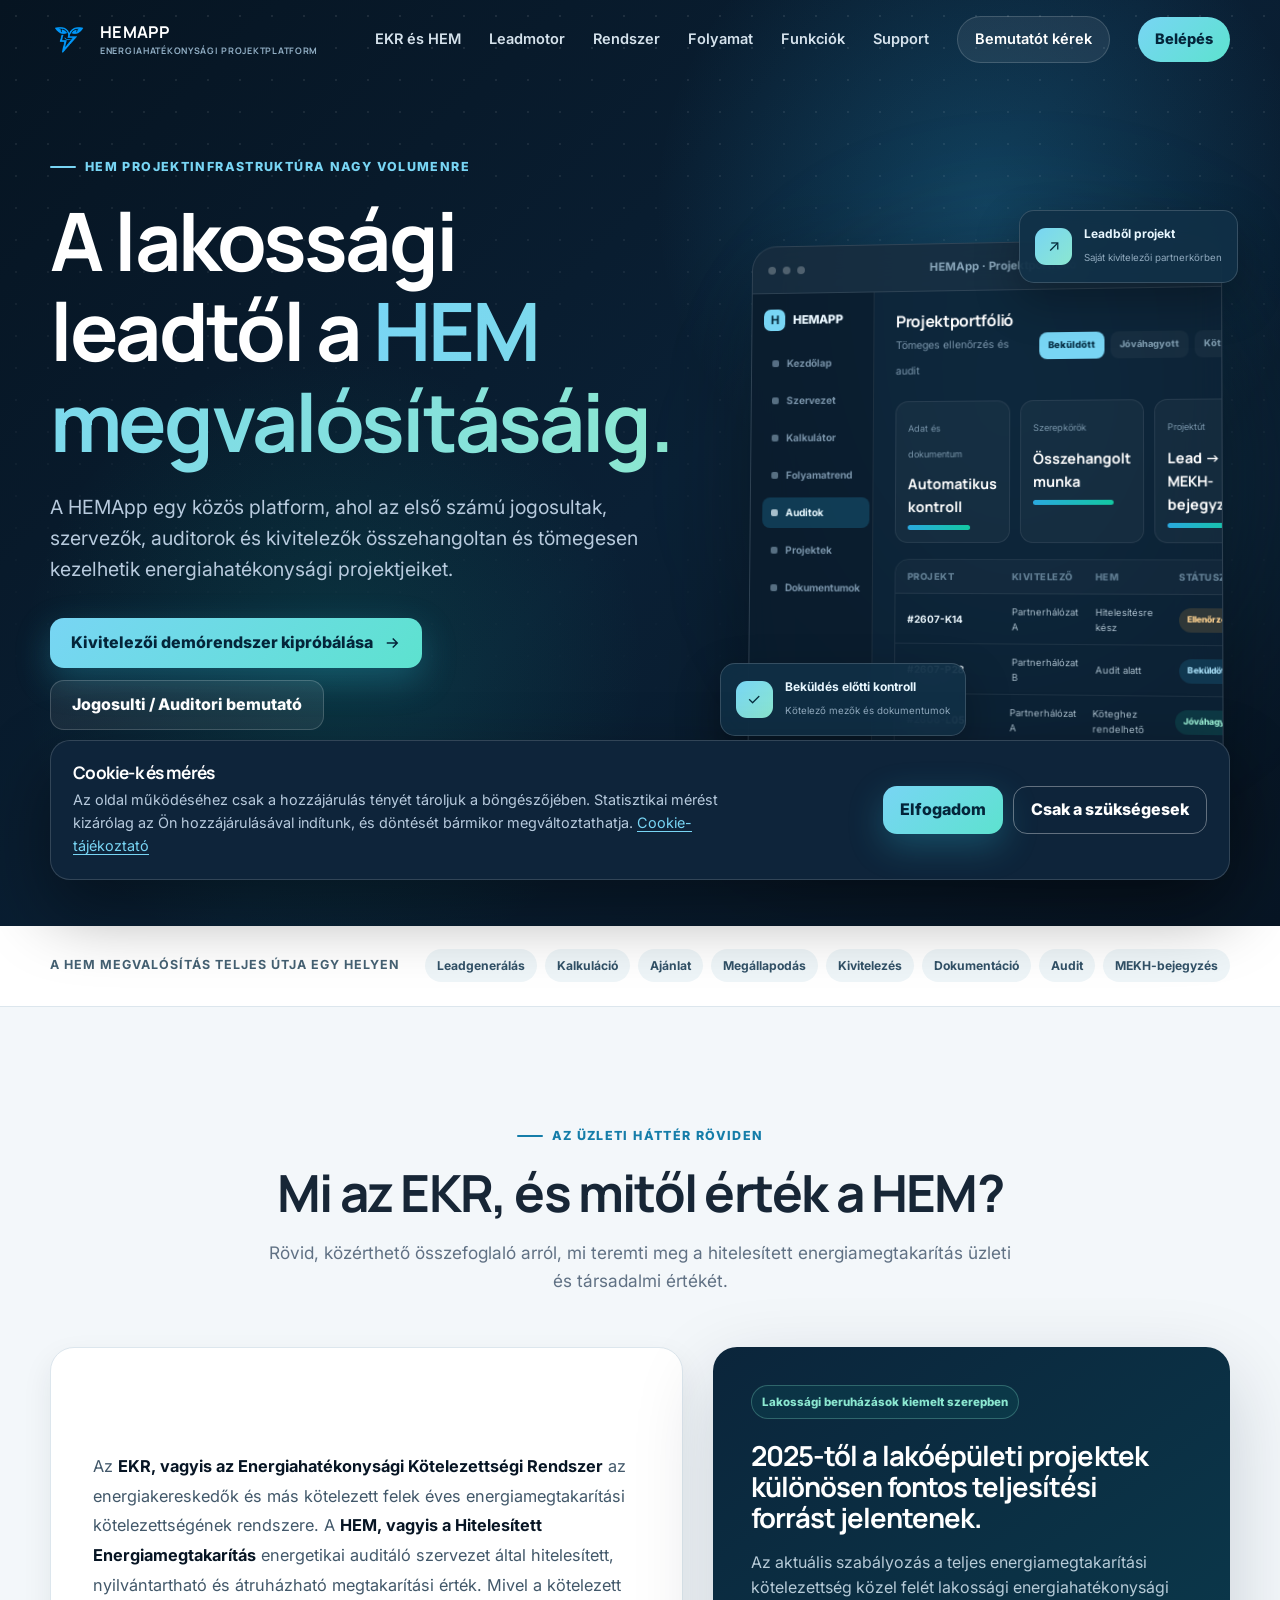
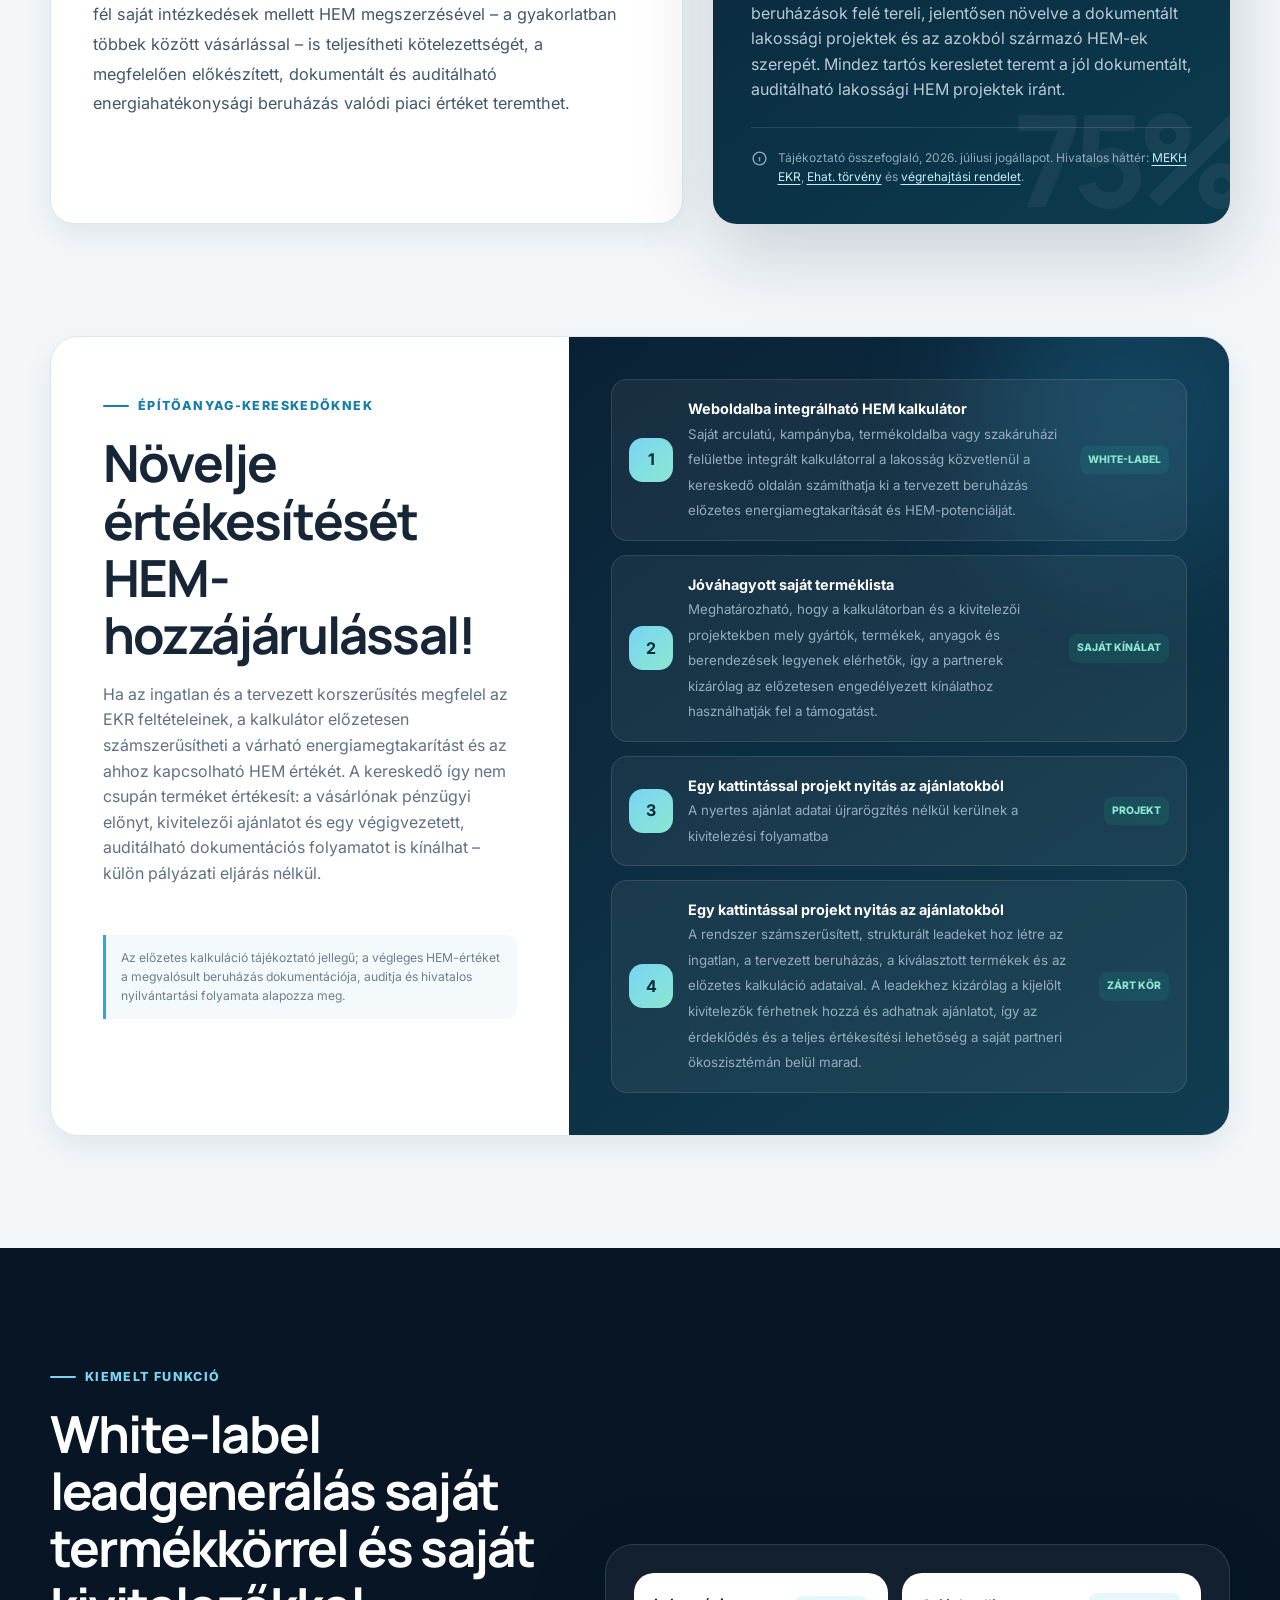
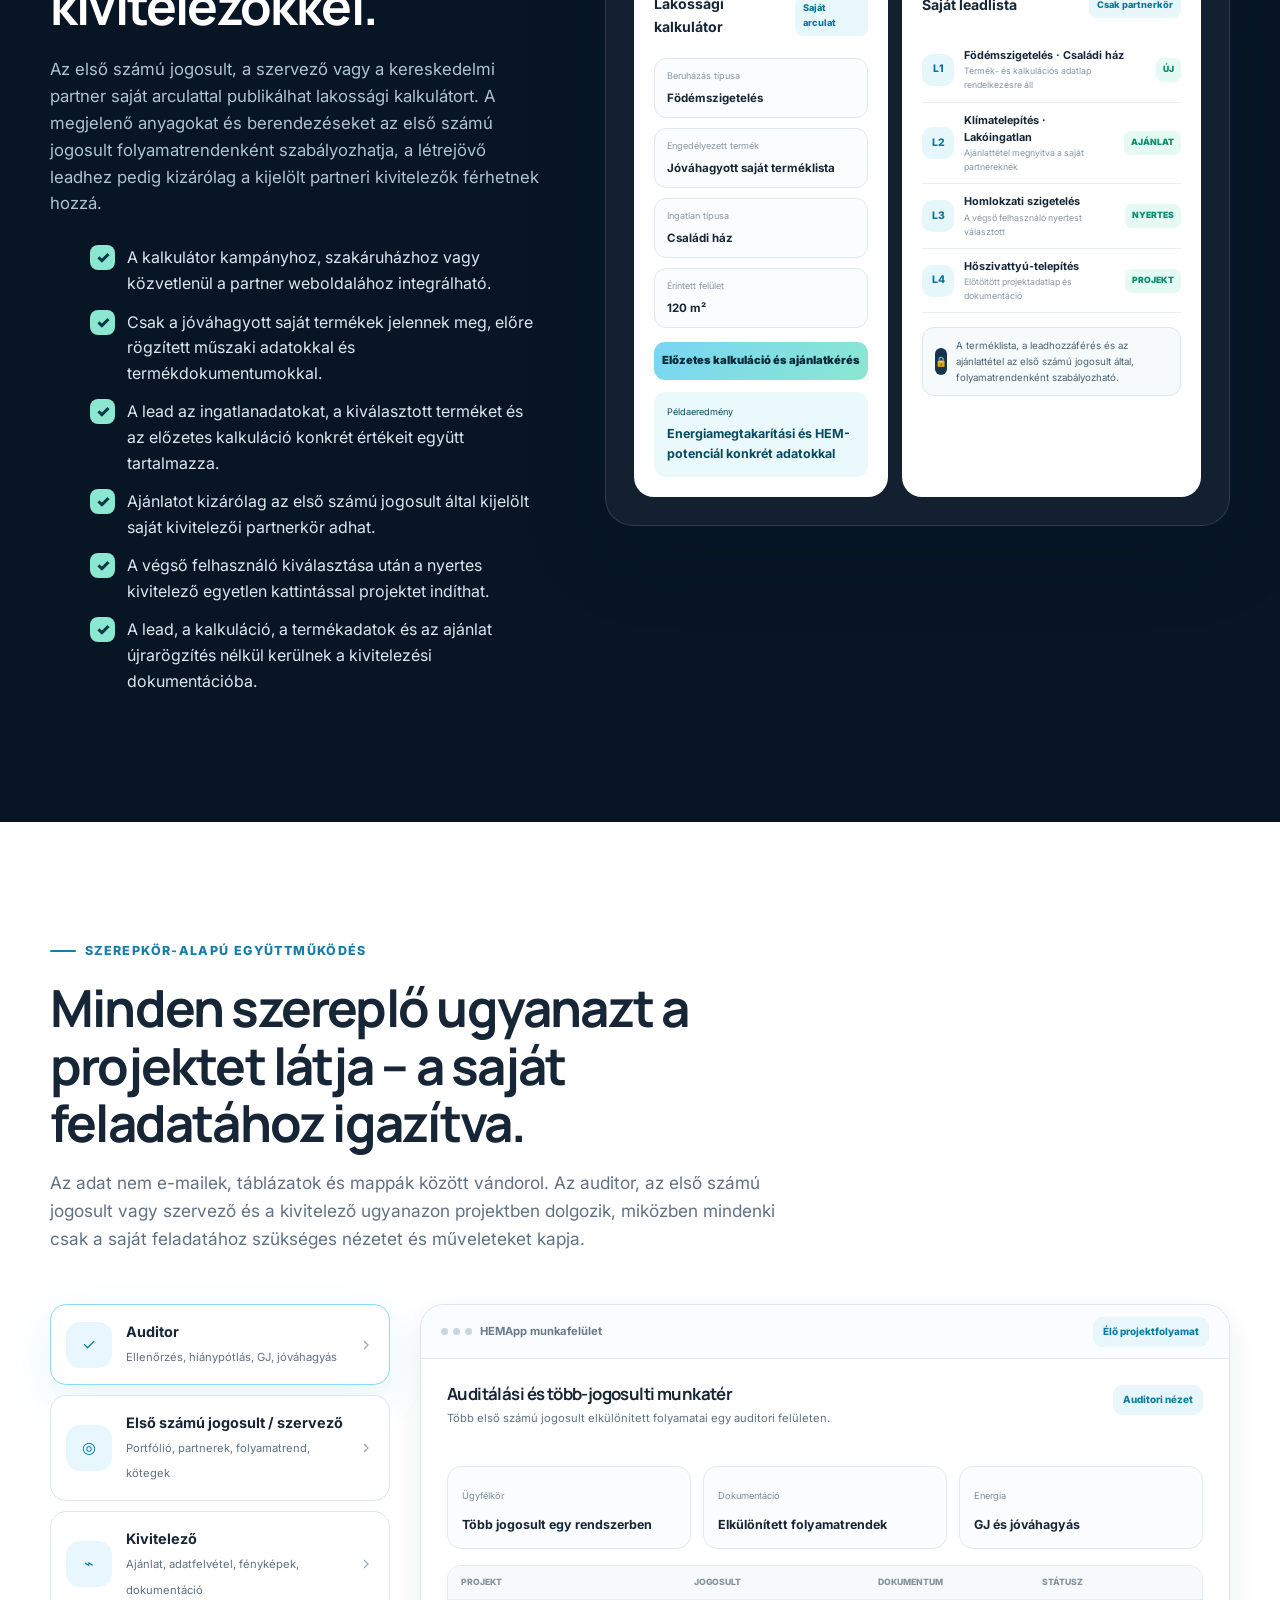
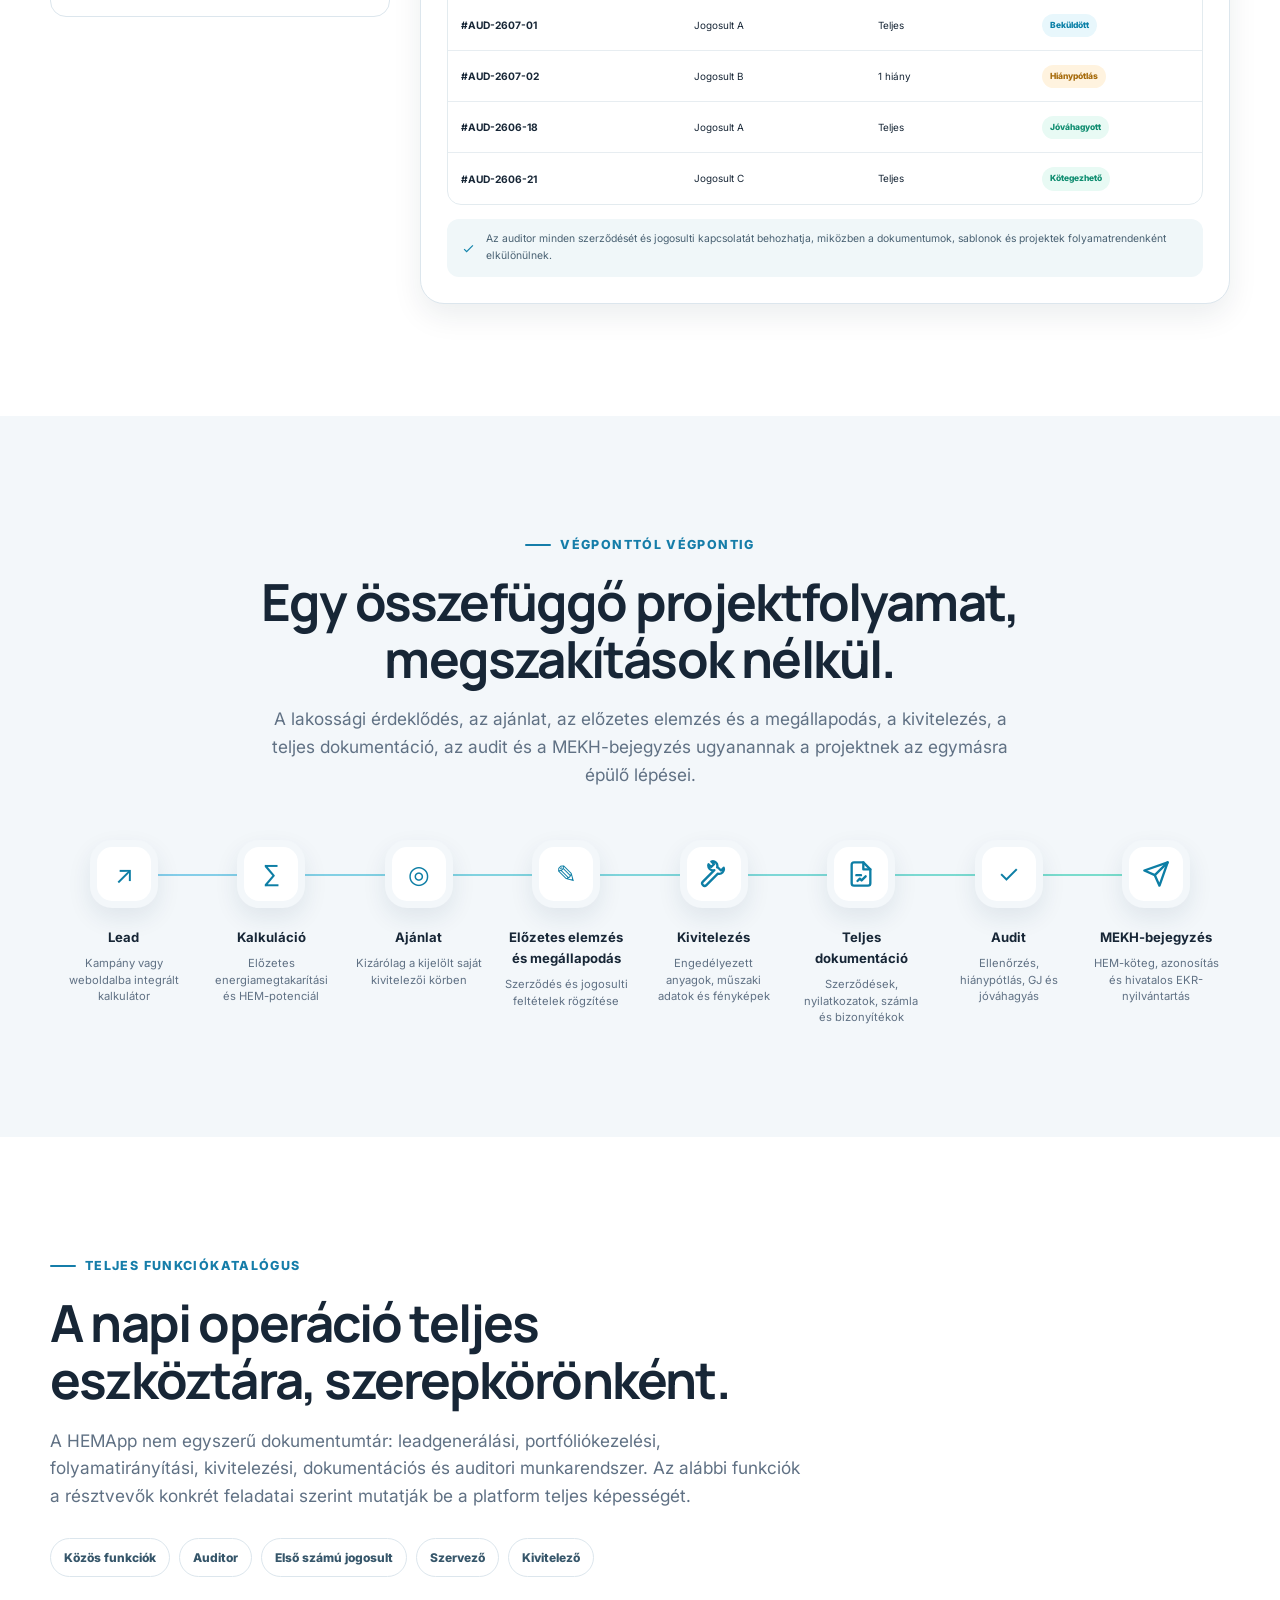
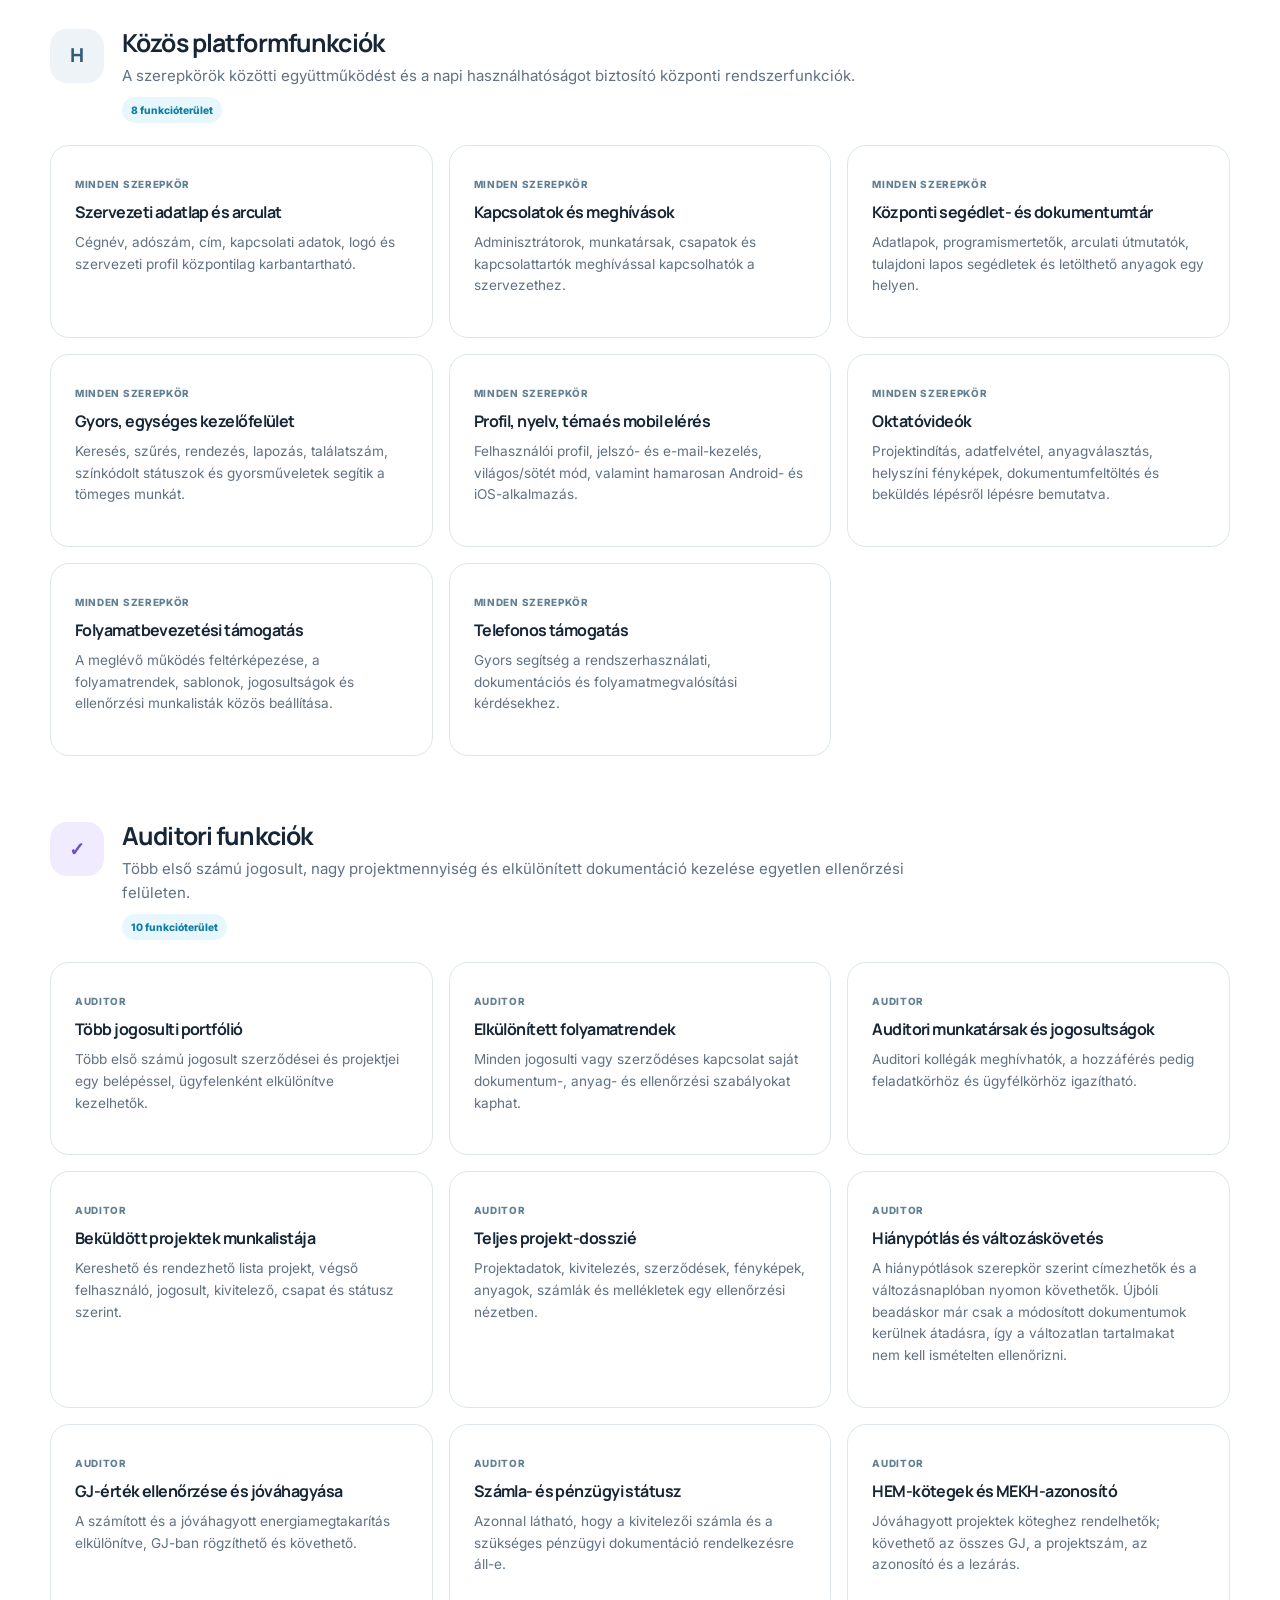
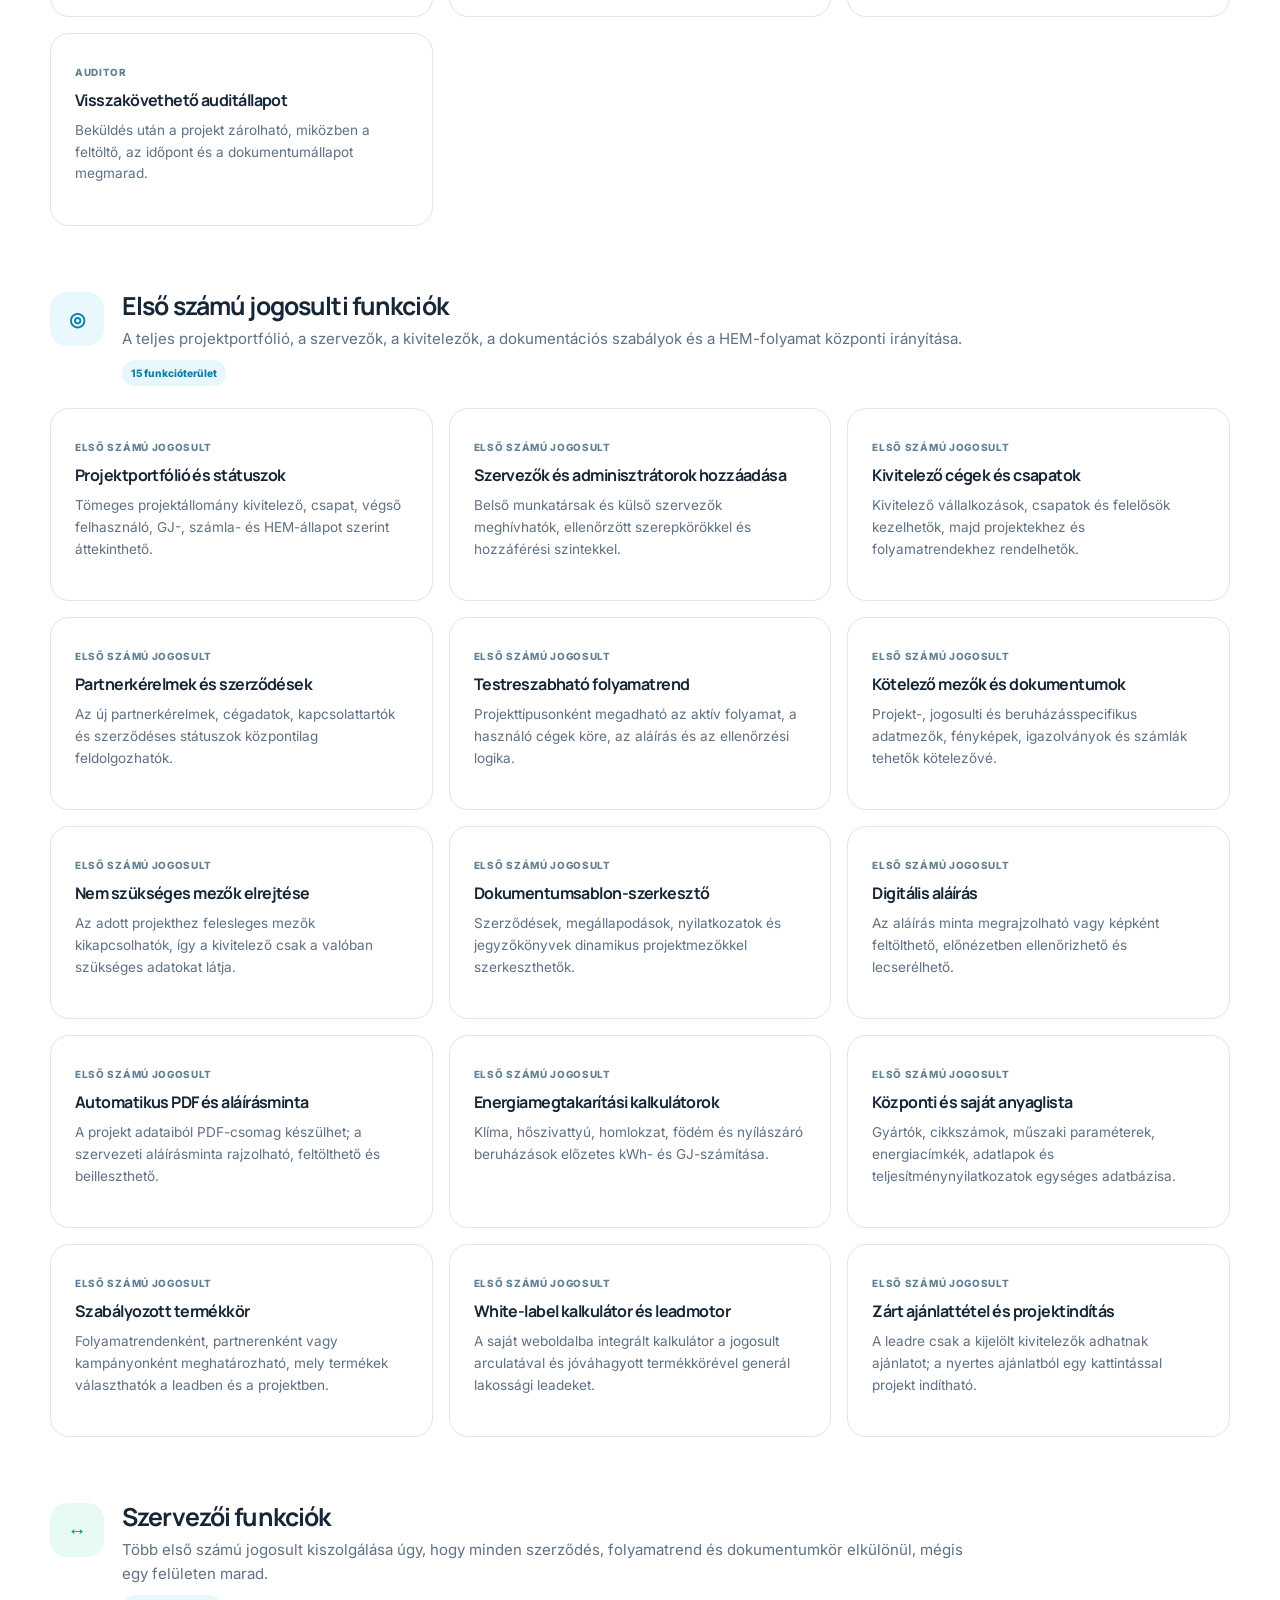
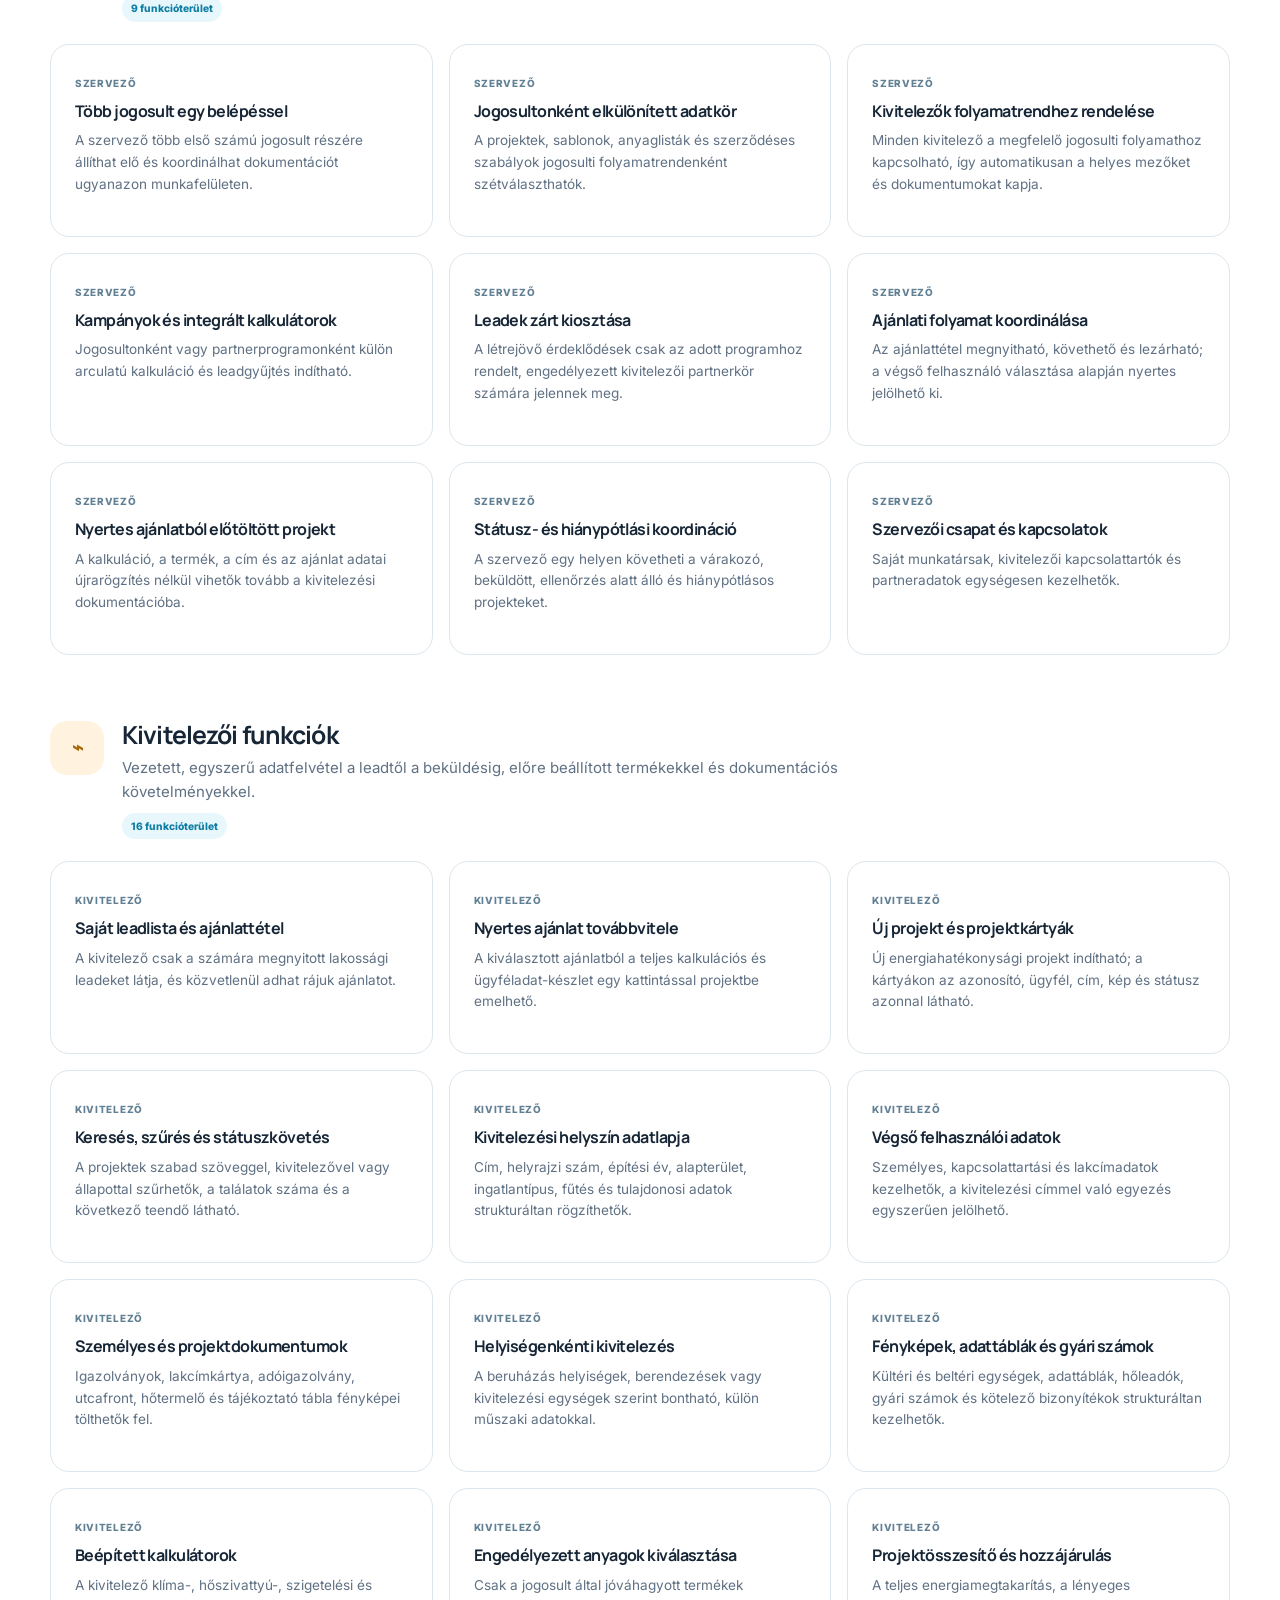
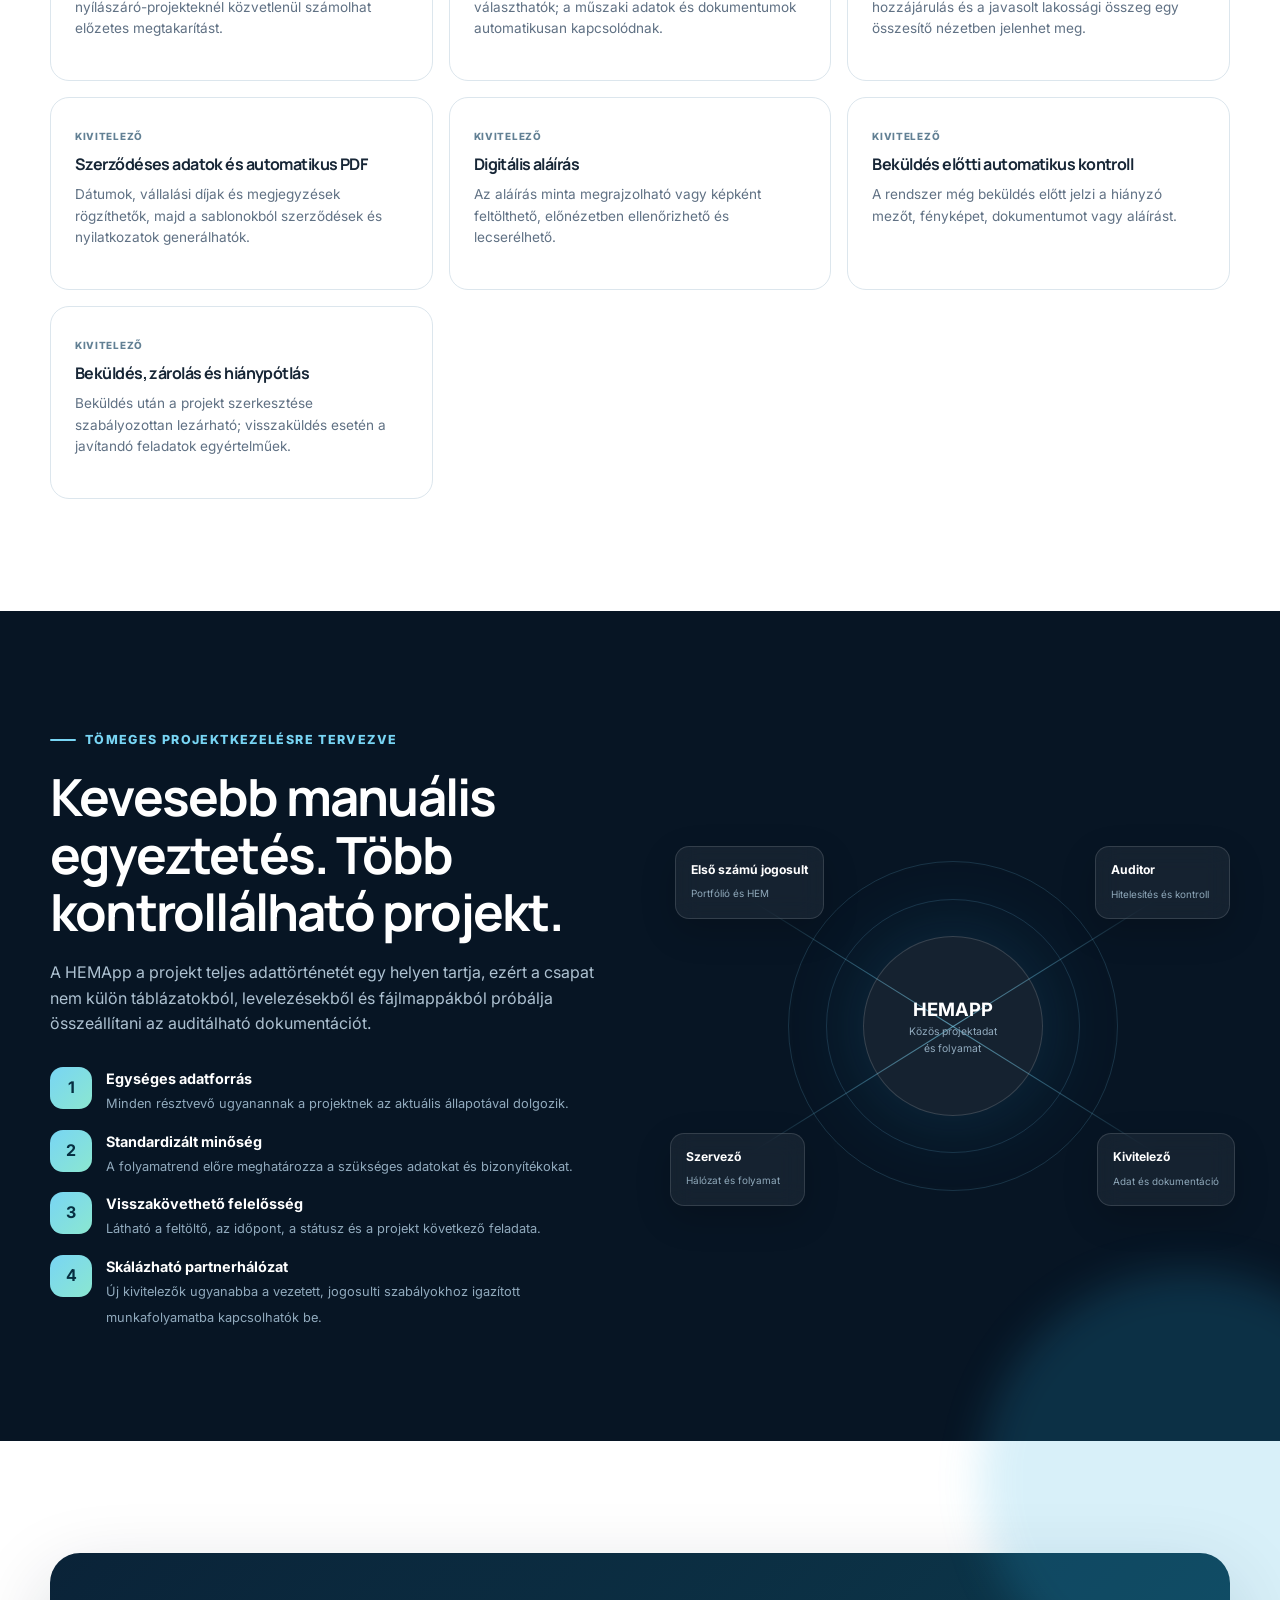
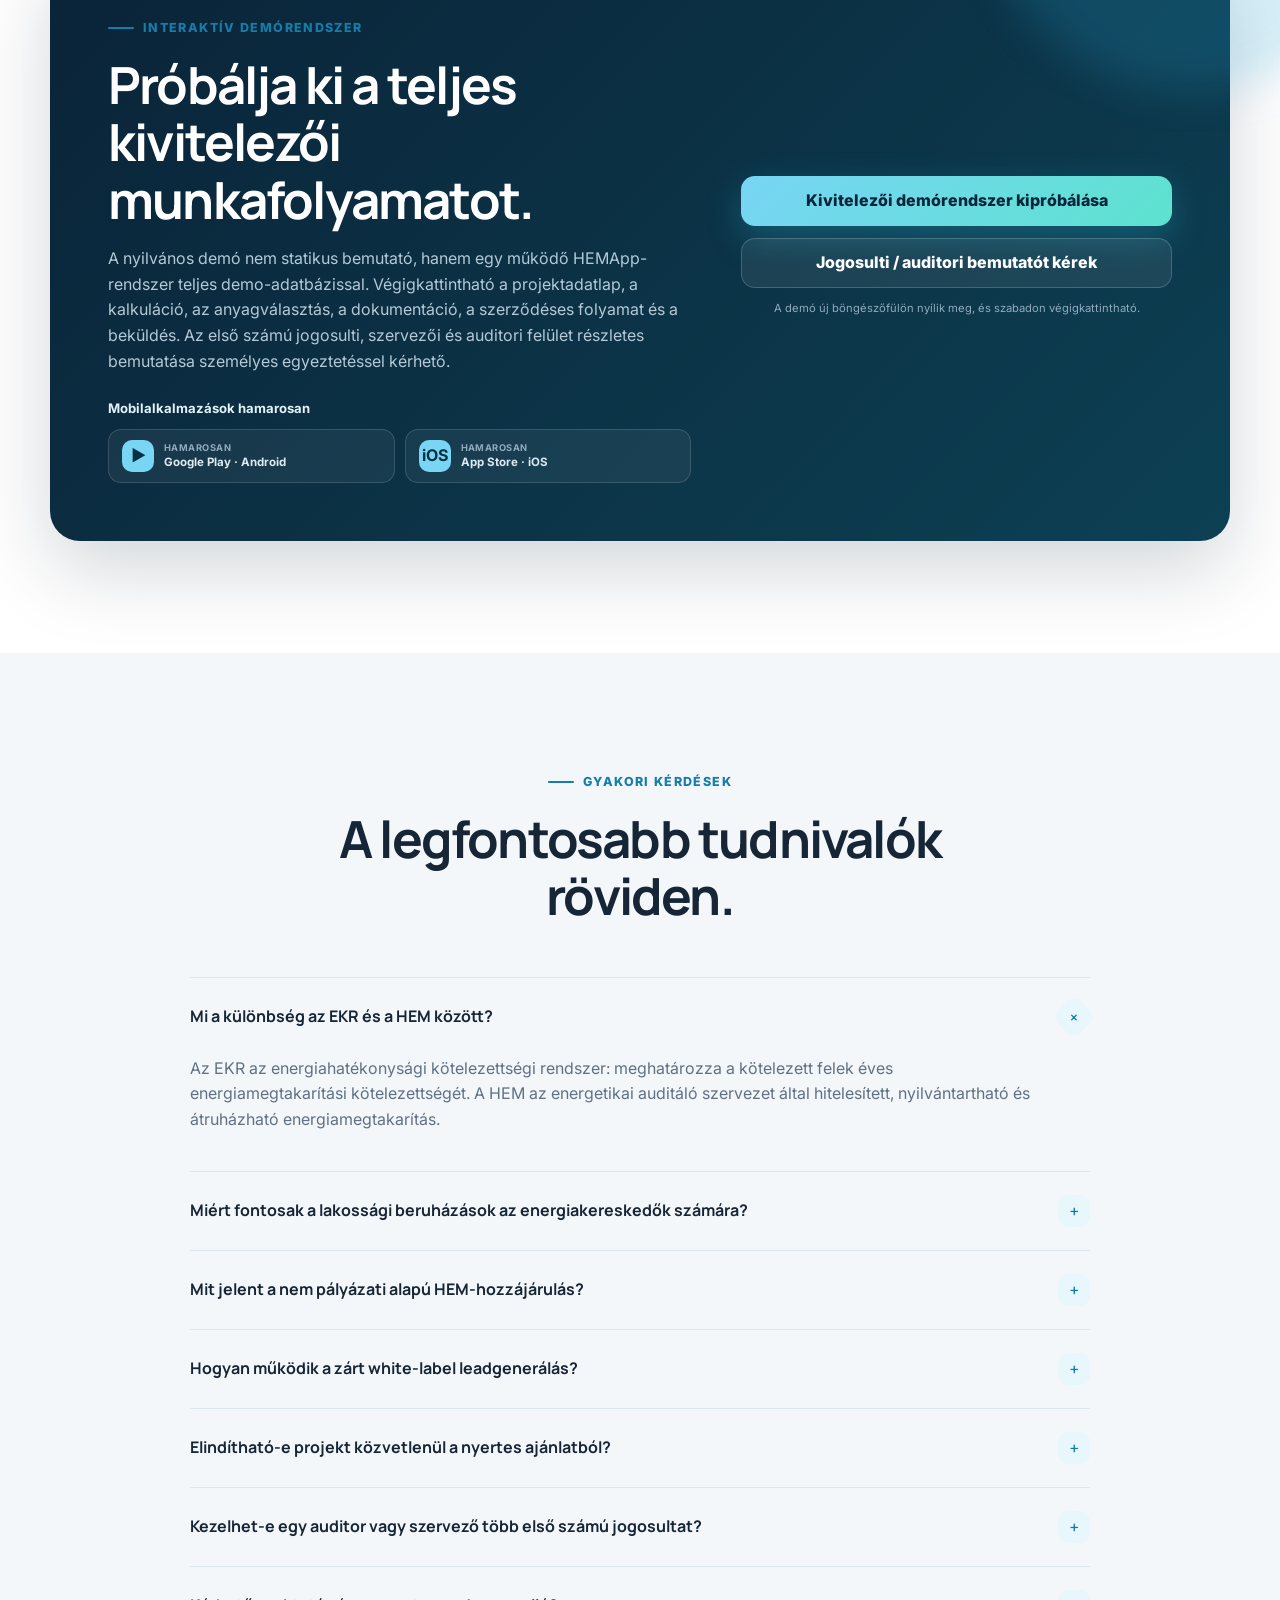
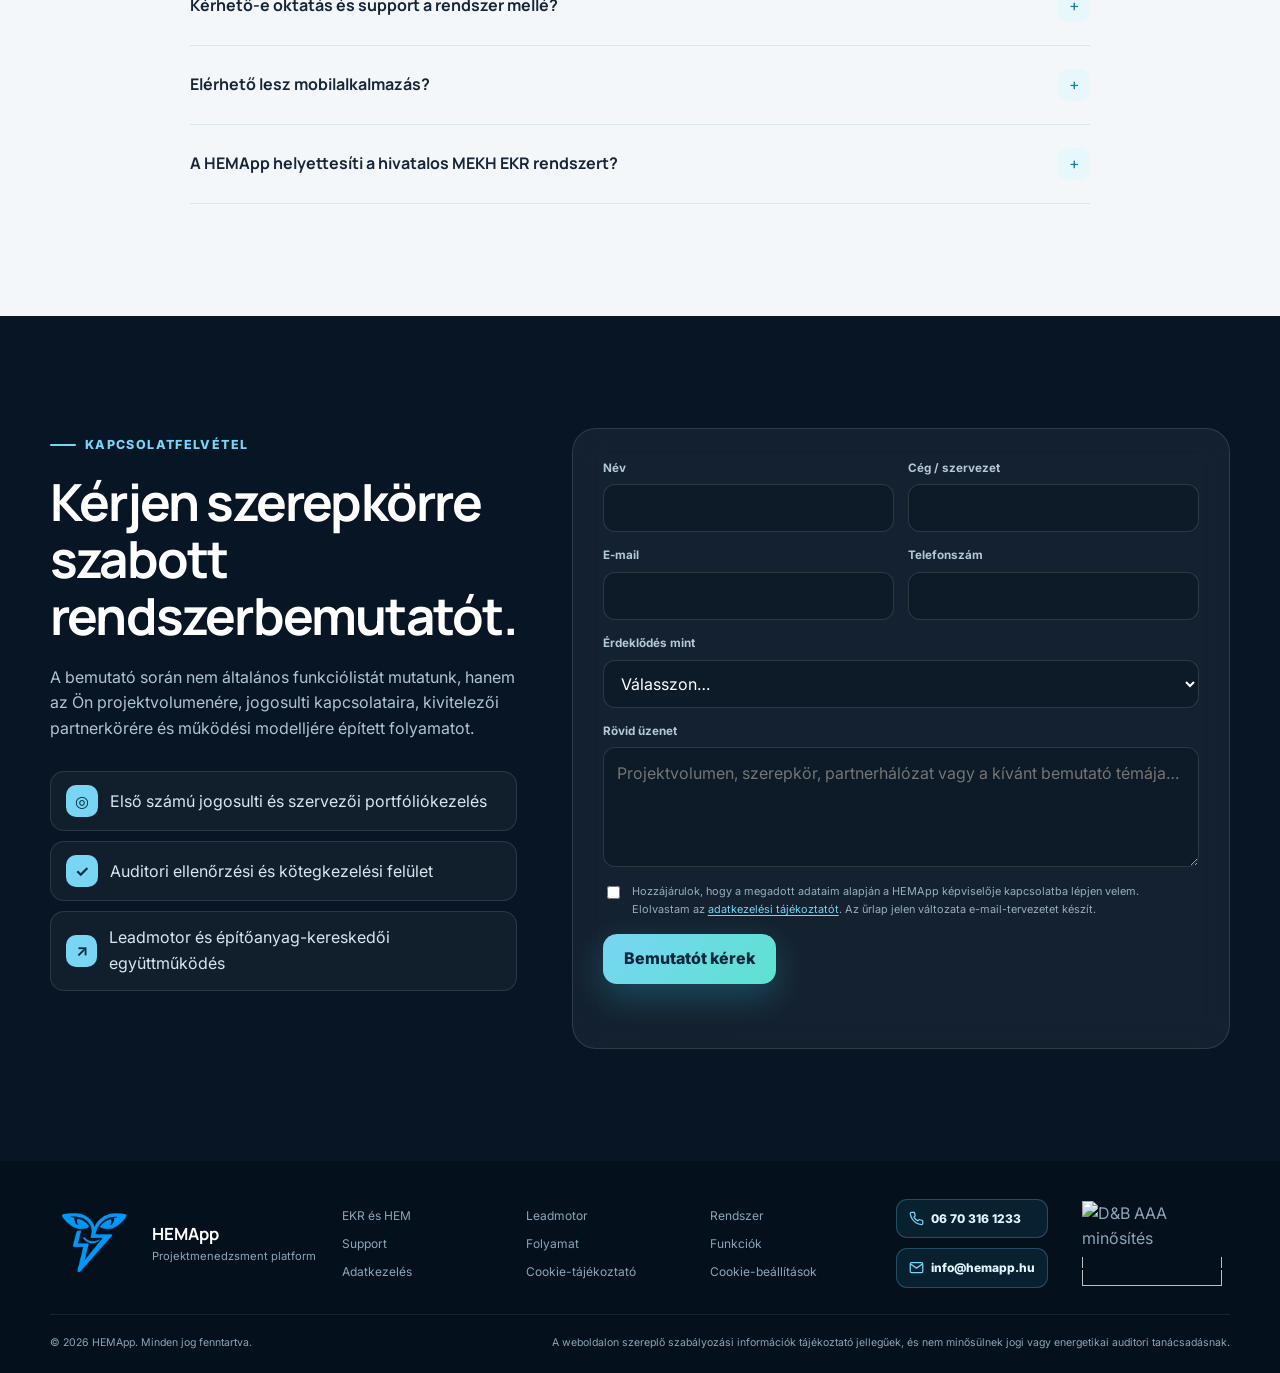
==== commit e25f44a6: "Clarify auditor remediation workflow" ====
--- a/index.html
+++ b/index.html
@@ -841,7 +841,7 @@
           <article class="feature-card" data-reveal><span class="feature-owner">Auditor</span><h3>Auditori munkatársak és jogosultságok</h3><p>Auditori kollégák meghívhatók, a hozzáférés pedig feladatkörhöz és ügyfélkörhöz igazítható.</p></article>
           <article class="feature-card" data-reveal><span class="feature-owner">Auditor</span><h3>Beküldött projektek munkalistája</h3><p>Kereshető és rendezhető lista projekt, végső felhasználó, jogosult, kivitelező, csapat és státusz szerint.</p></article>
           <article class="feature-card" data-reveal><span class="feature-owner">Auditor</span><h3>Teljes projekt-dosszié</h3><p>Projektadatok, kivitelezés, szerződések, fényképek, anyagok, számlák és mellékletek egy ellenőrzési nézetben.</p></article>
-          <article class="feature-card" data-reveal><span class="feature-owner">Auditor</span><h3>Hiánypótlás és visszaküldés</h3><p>A hiányok strukturáltan jelölhetők, a projekt visszaküldhető, majd ismételt ellenőrzésre fogadható.</p></article>
+          <article class="feature-card" data-reveal><span class="feature-owner">Auditor</span><h3>Hiánypótlás és változáskövetés</h3><p>A hiánypótlások szerepkör szerint címezhetők és a változásnaplóban nyomon követhetők. Újbóli beadáskor már csak a módosított dokumentumok kerülnek átadásra, így a változatlan tartalmakat nem kell ismételten ellenőrizni.</p></article>
           <article class="feature-card" data-reveal><span class="feature-owner">Auditor</span><h3>GJ-érték ellenőrzése és jóváhagyása</h3><p>A számított és a jóváhagyott energiamegtakarítás elkülönítve, GJ-ban rögzíthető és követhető.</p></article>
           <article class="feature-card" data-reveal><span class="feature-owner">Auditor</span><h3>Számla- és pénzügyi státusz</h3><p>Azonnal látható, hogy a kivitelezői számla és a szükséges pénzügyi dokumentáció rendelkezésre áll-e.</p></article>
           <article class="feature-card" data-reveal><span class="feature-owner">Auditor</span><h3>HEM-kötegek és MEKH-azonosító</h3><p>Jóváhagyott projektek köteghez rendelhetők; követhető az összes GJ, a projektszám, az azonosító és a lezárás.</p></article>
